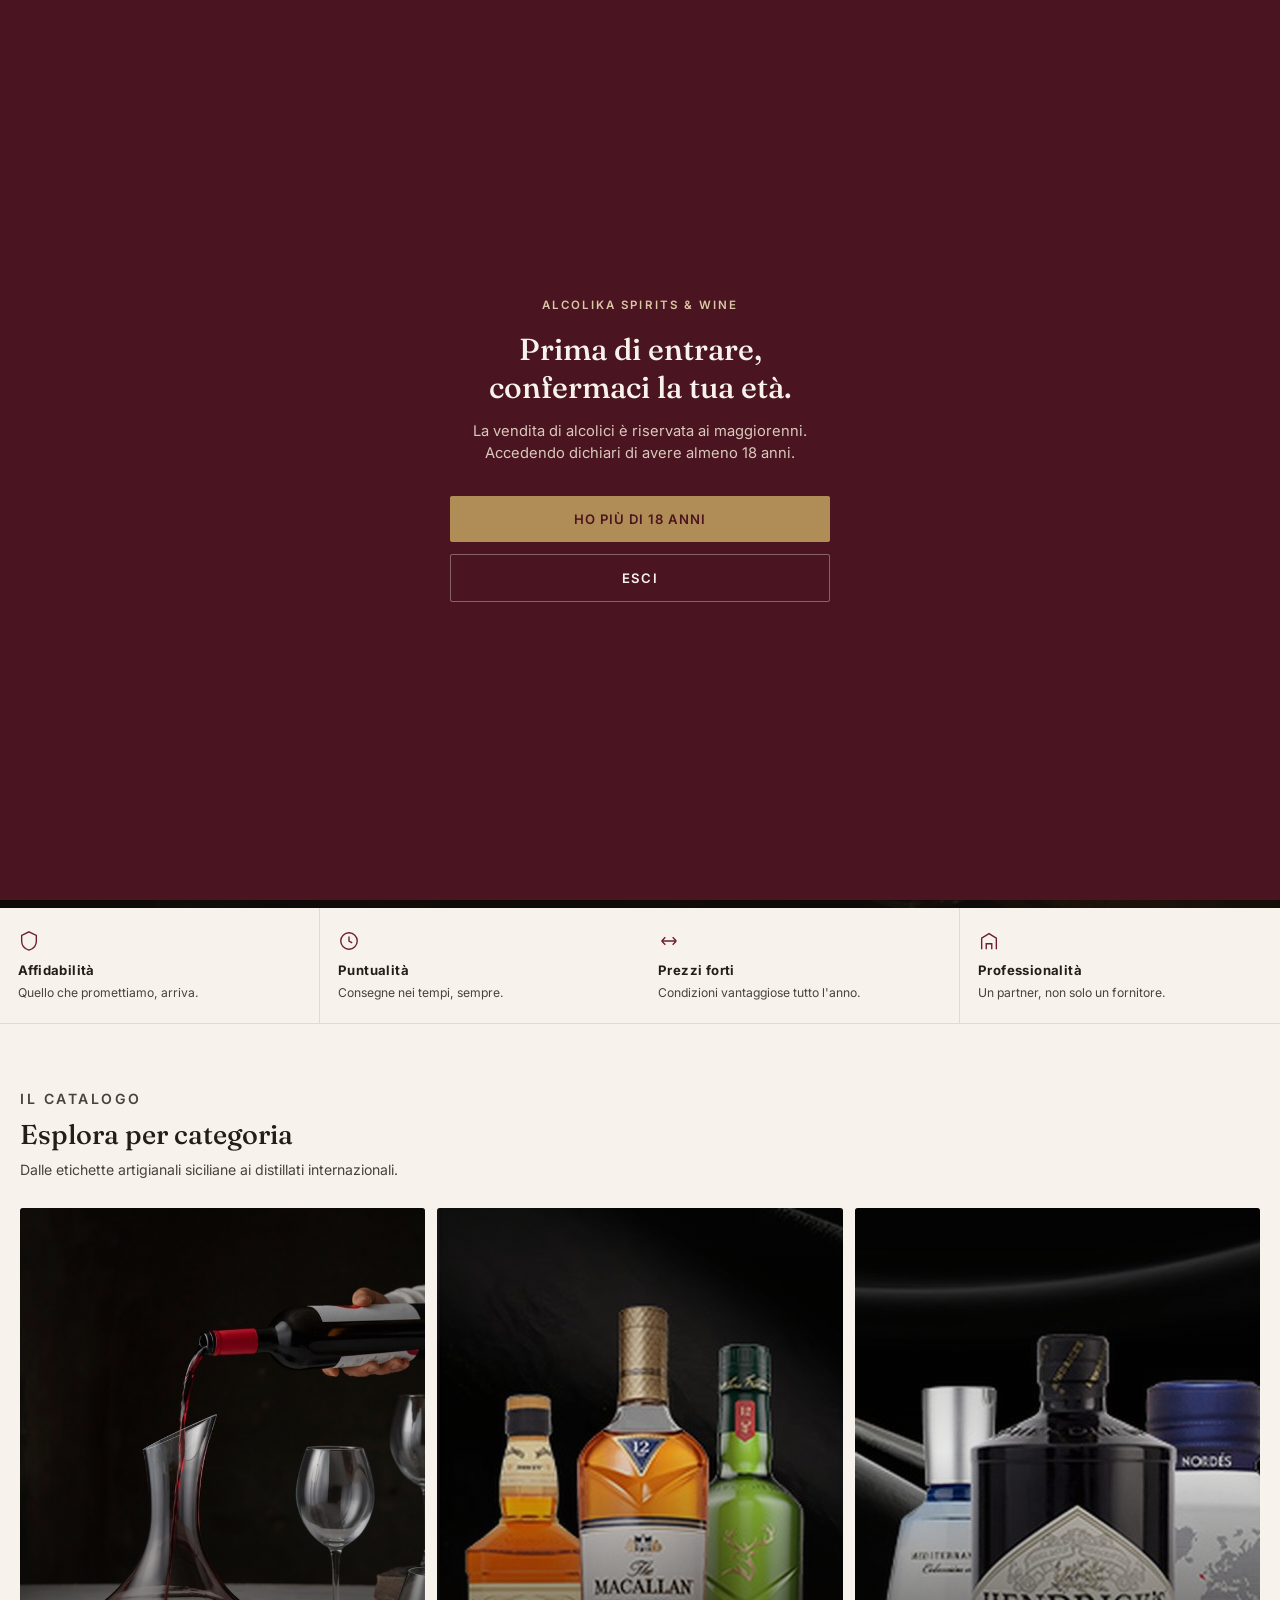
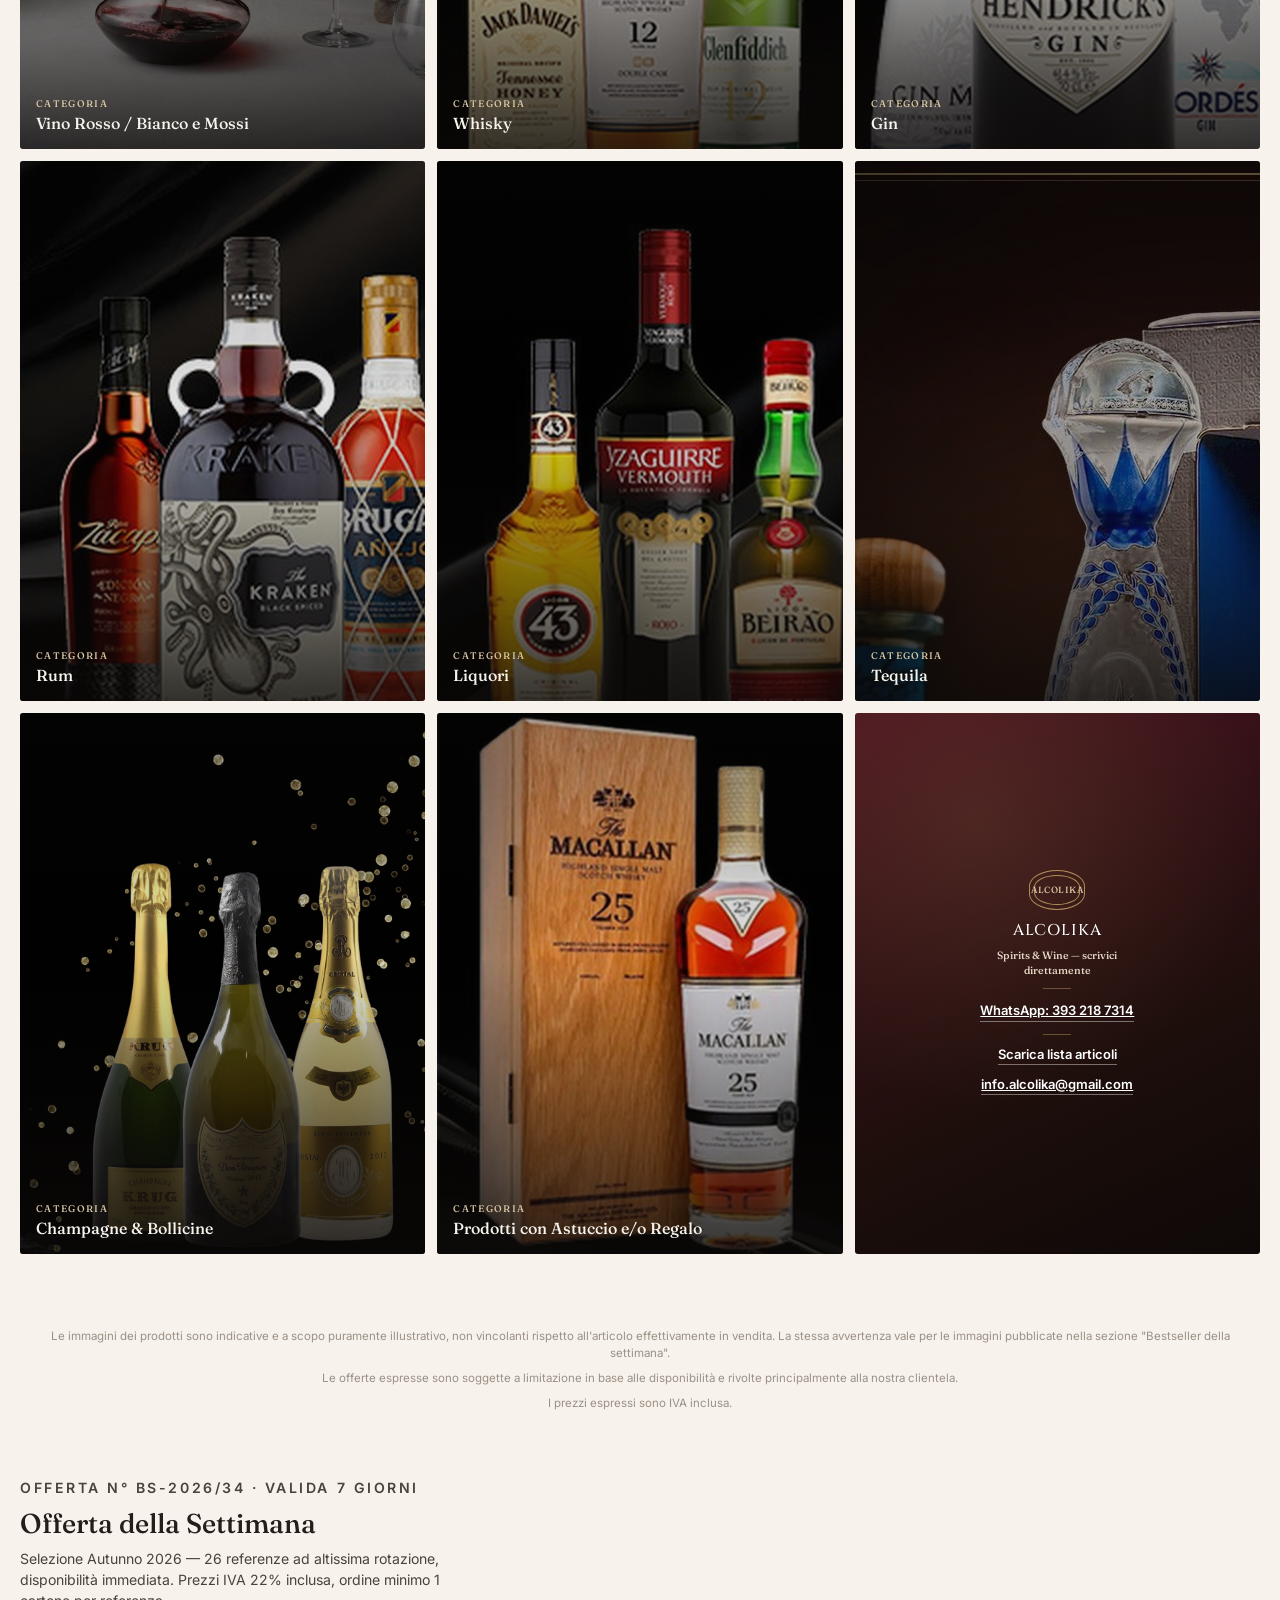
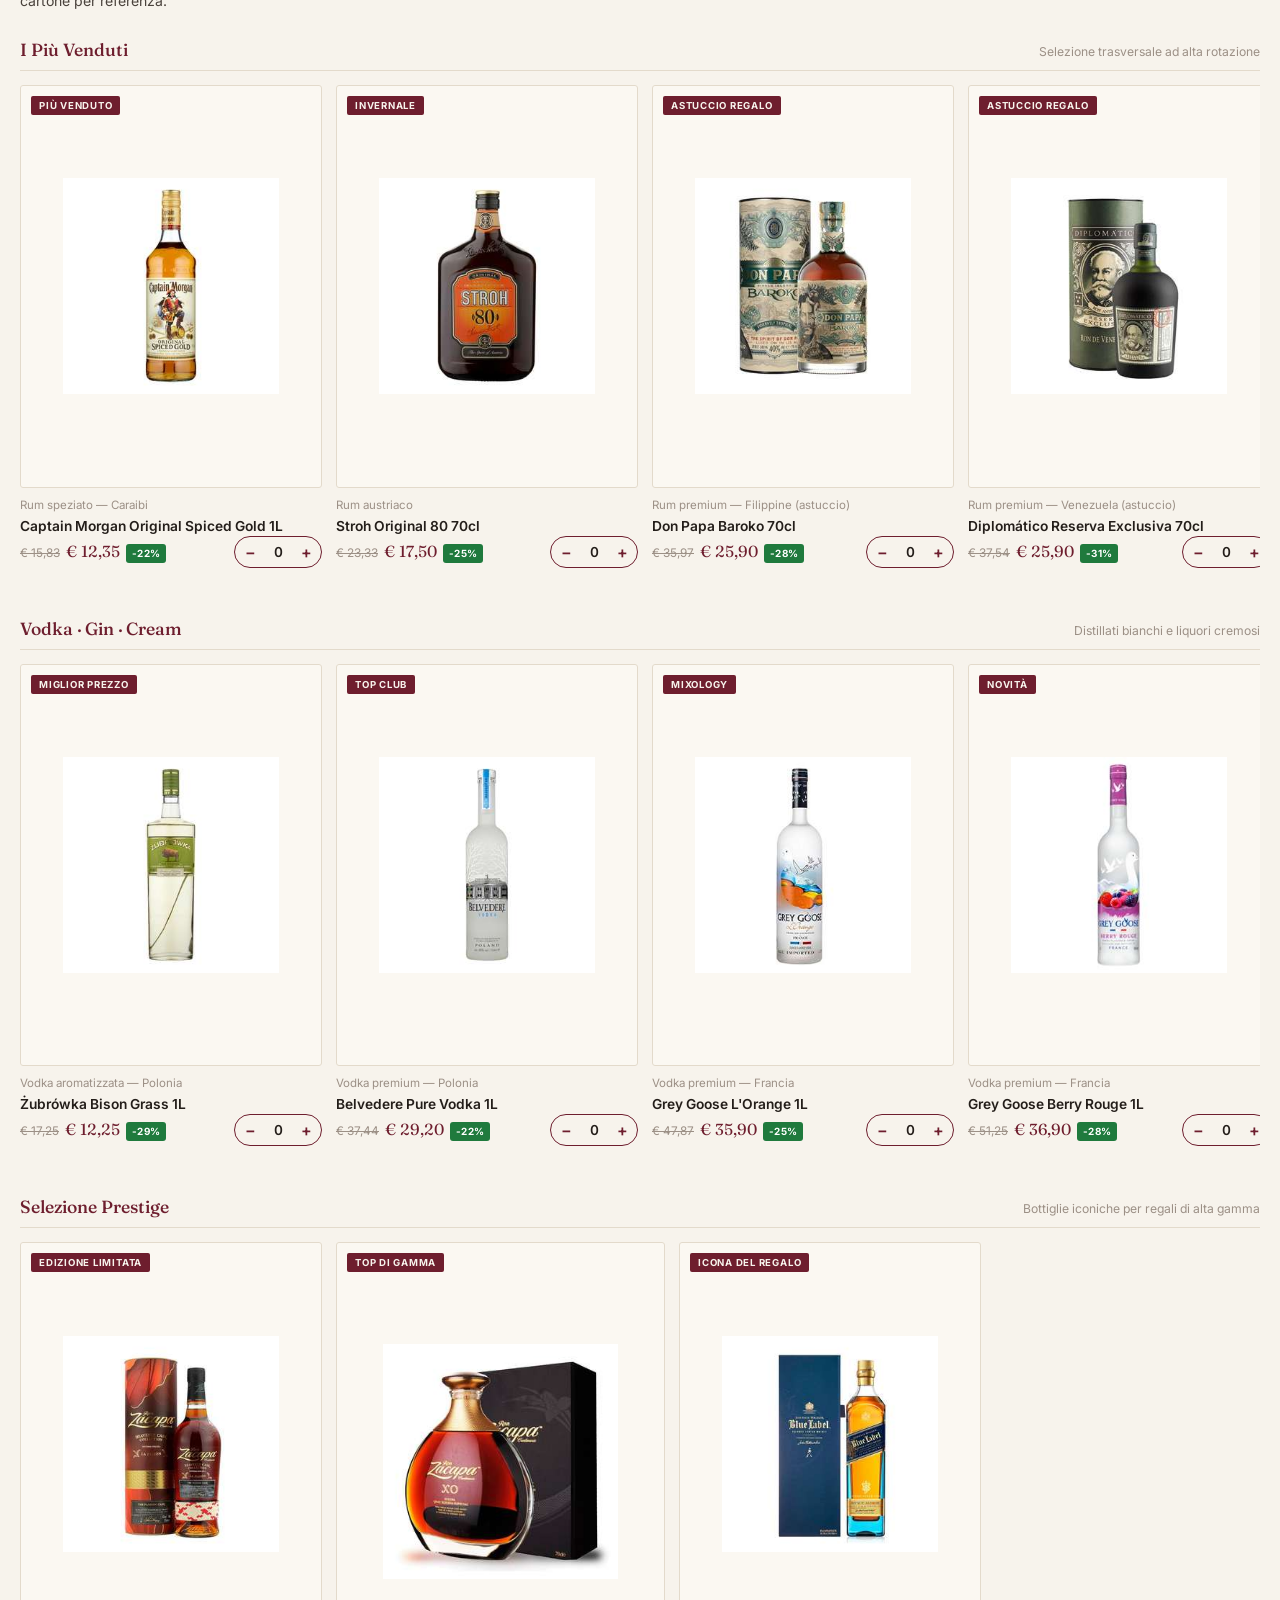
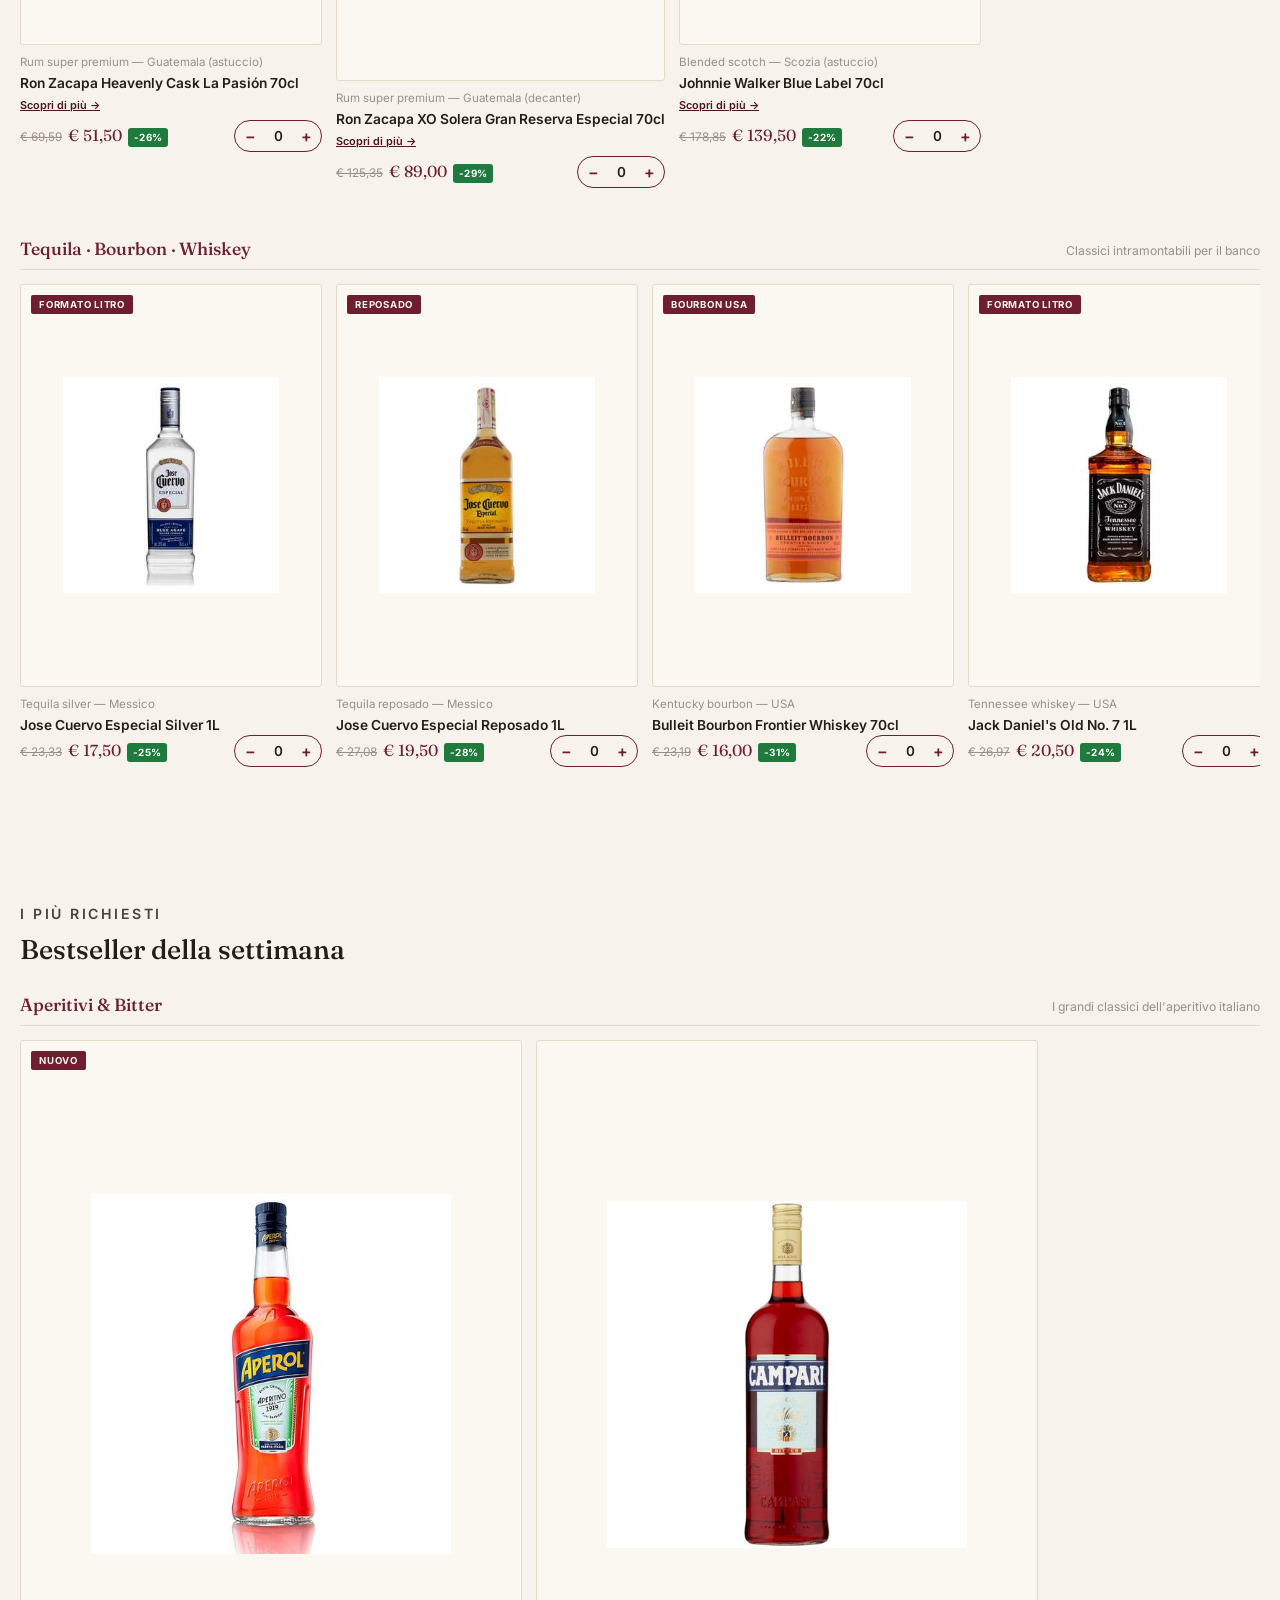
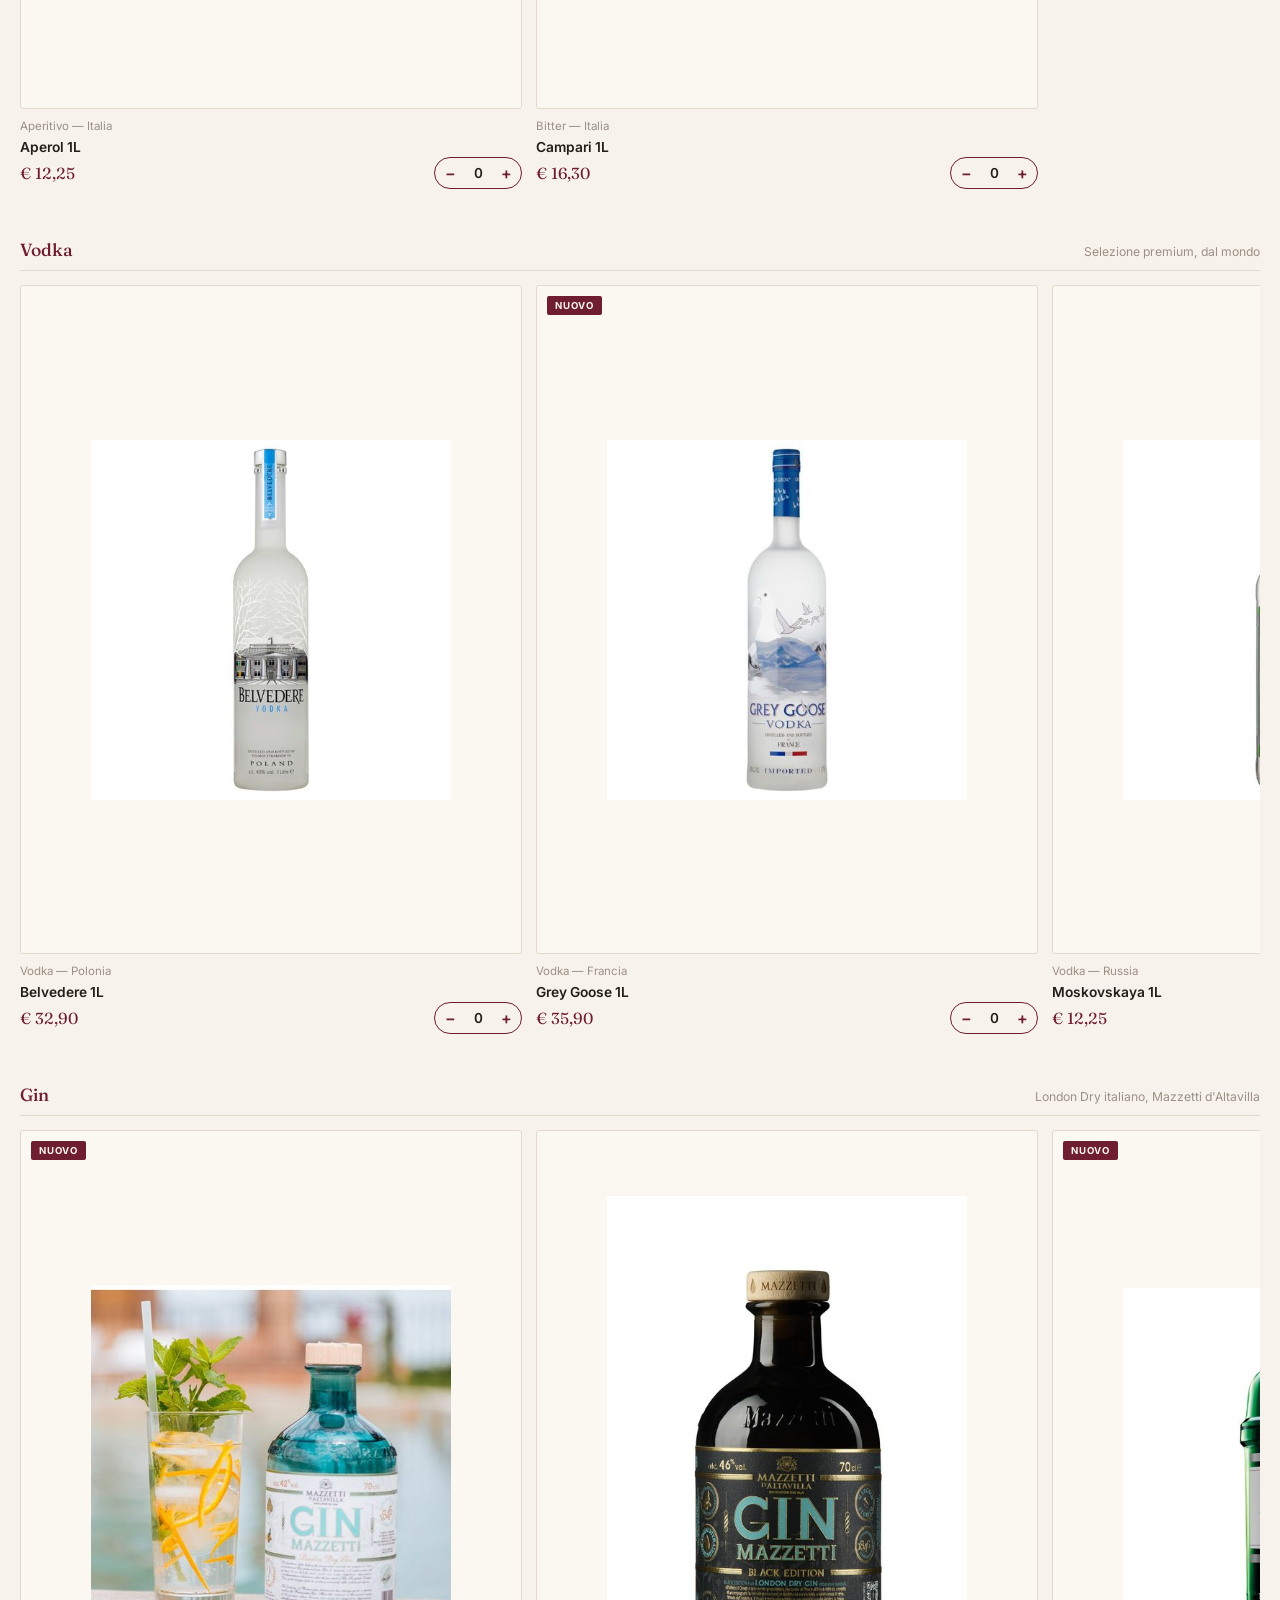
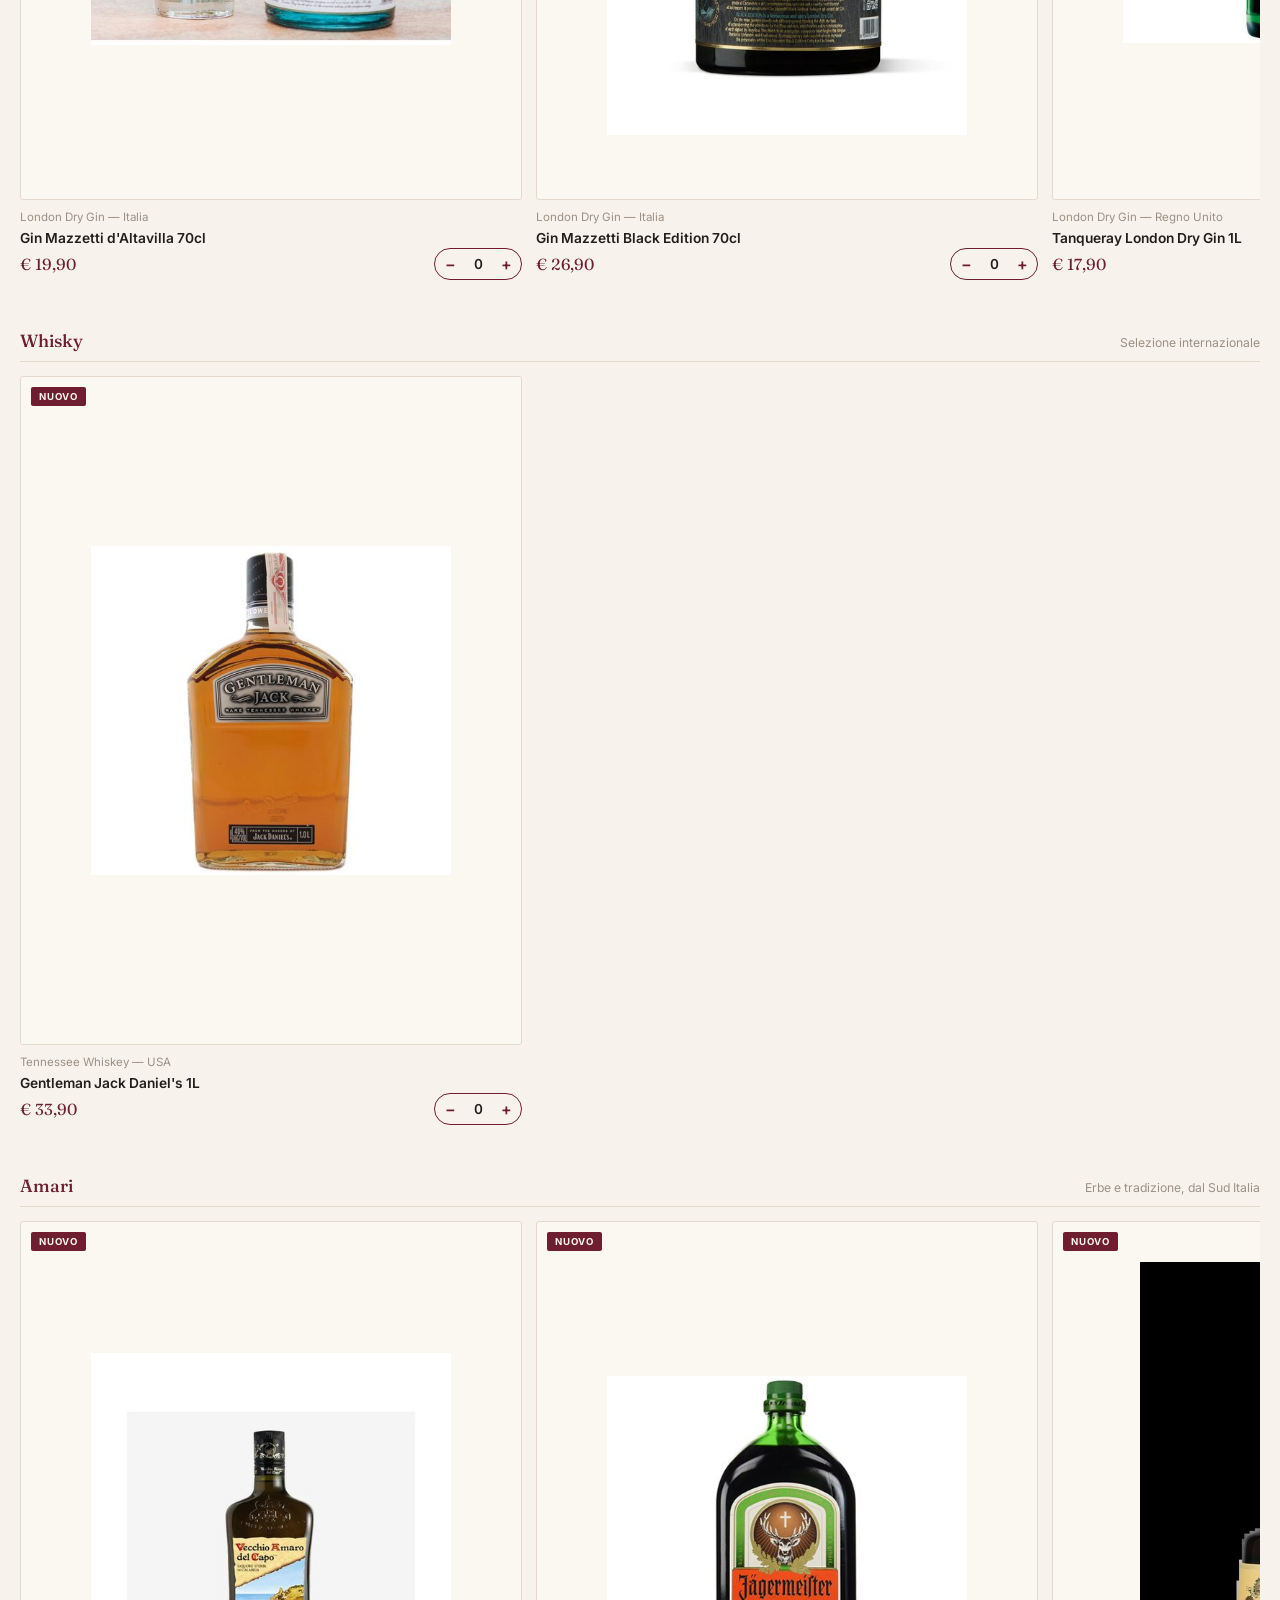
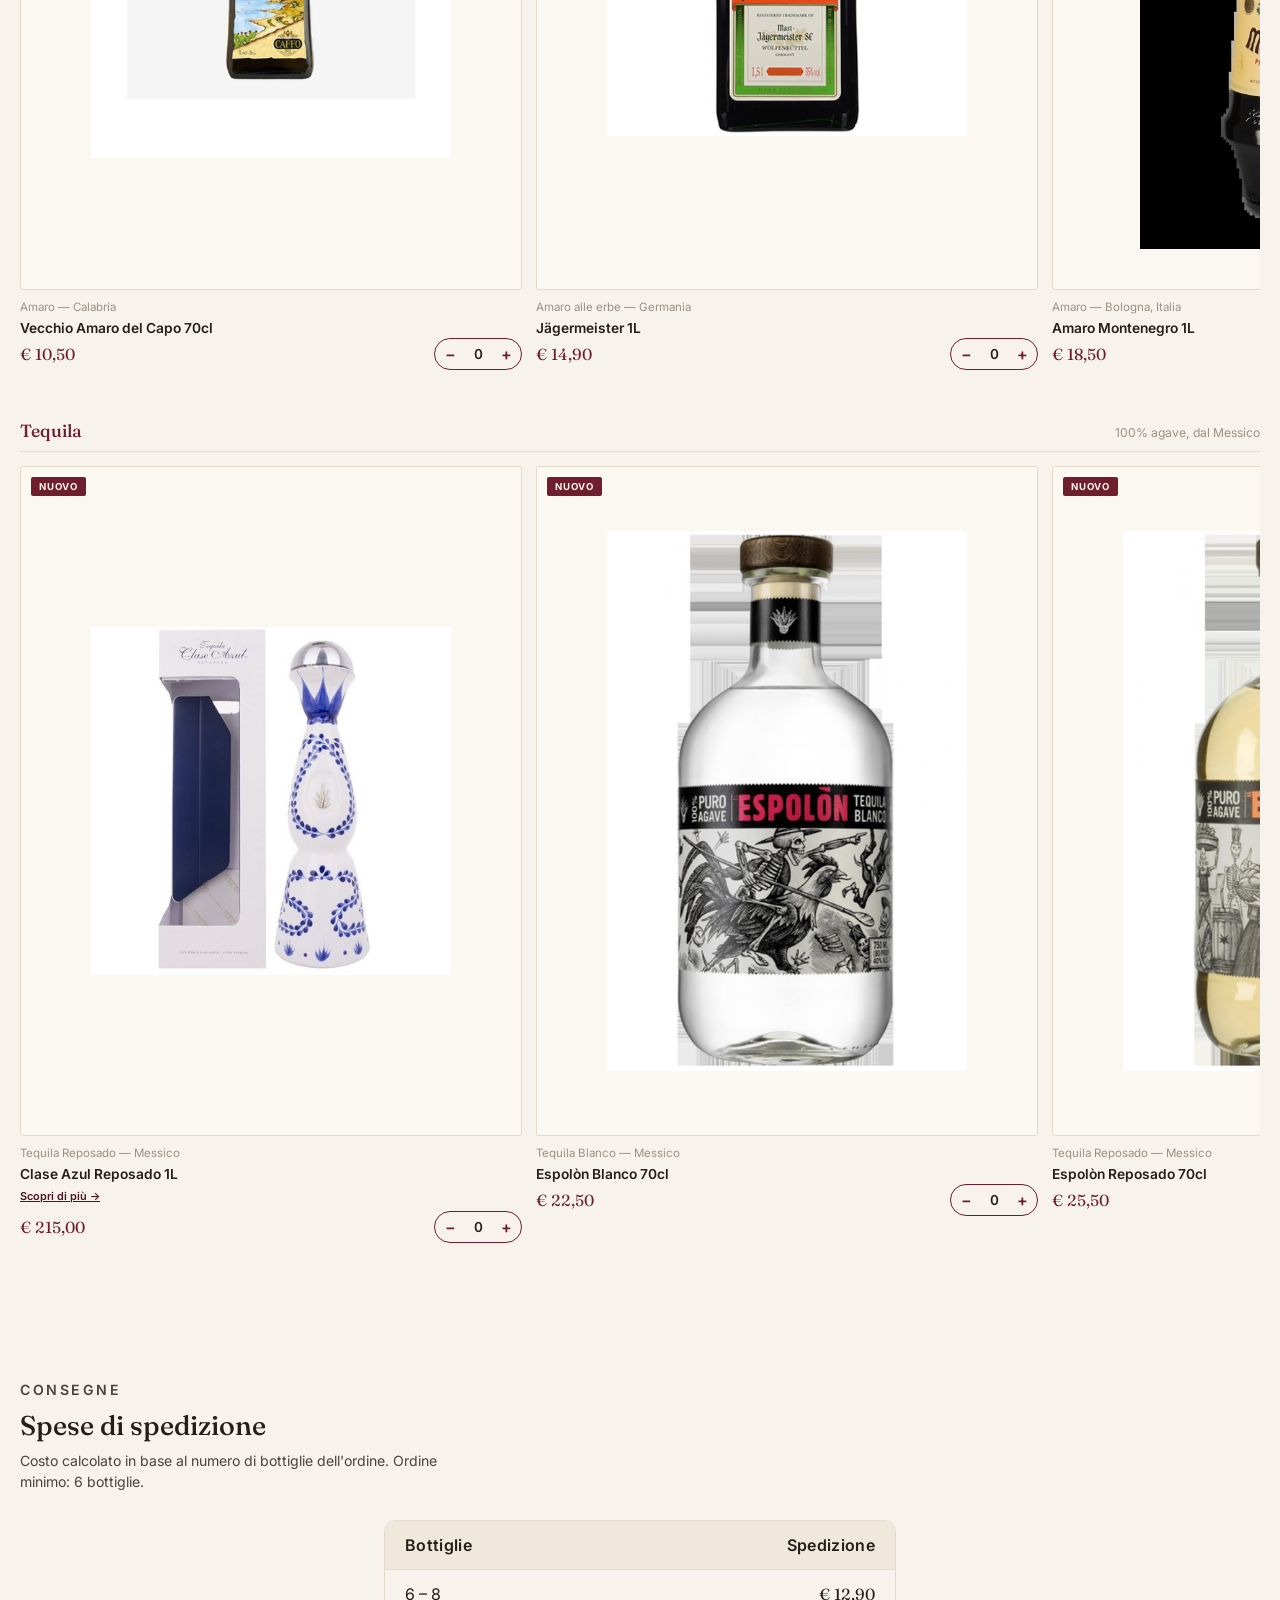
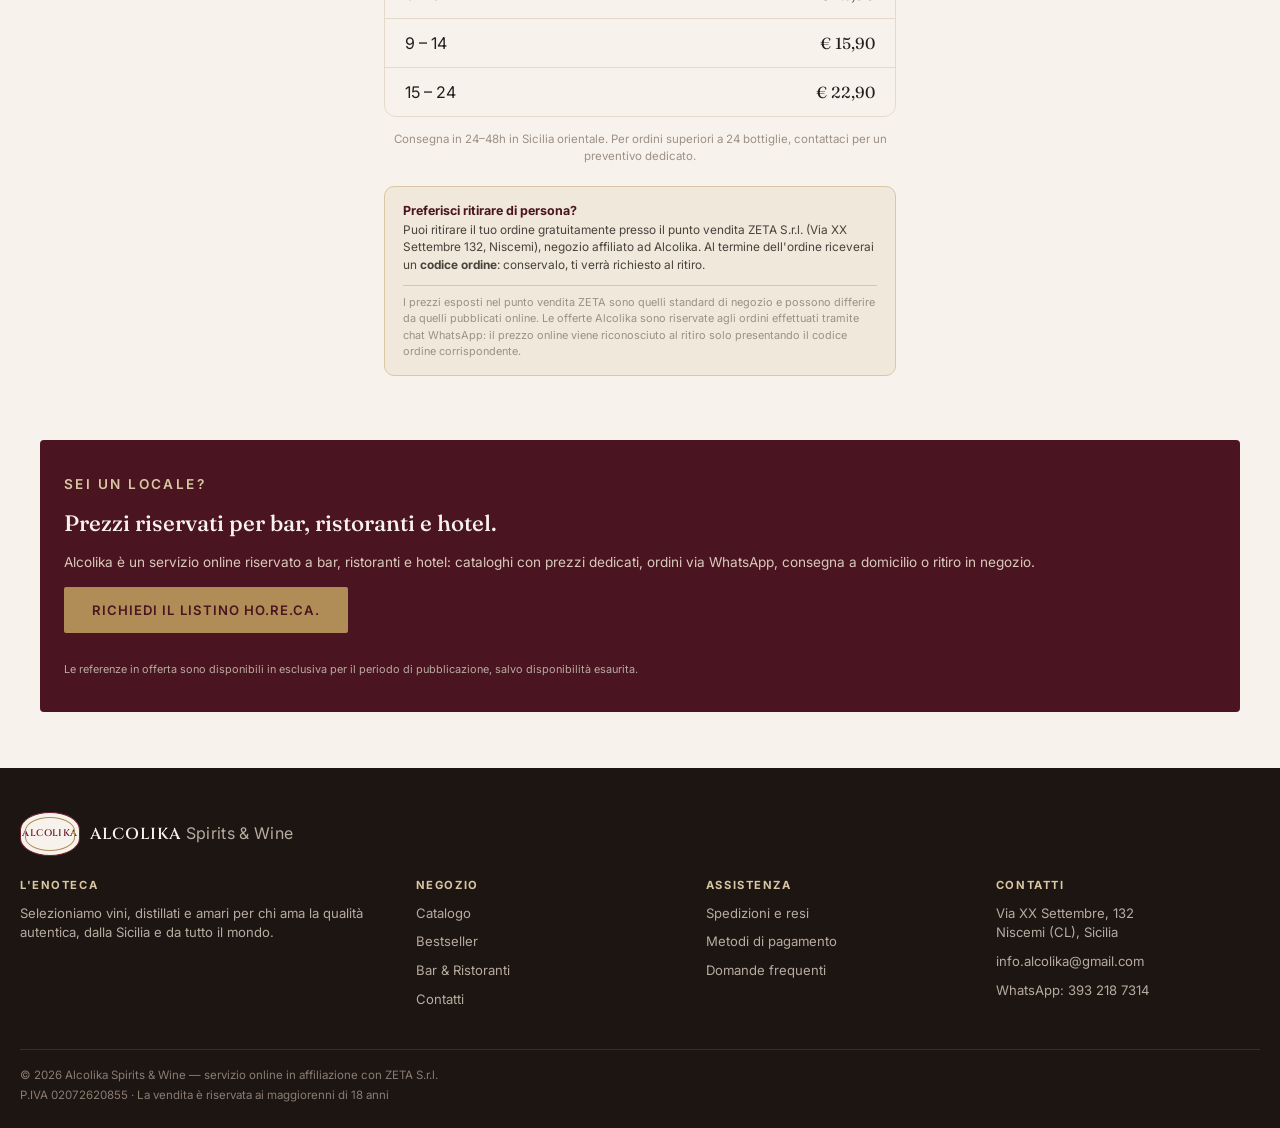
==== index.html @ b549e87c "Rename index (40).html to index.html" ====
<!DOCTYPE html>
<html lang="it">
<head>
<meta charset="UTF-8">
<meta name="google-site-verification" content="QkmjY4ErvuiPqs2DjxMjFHZ_WWNuUew2_XhQO4_sfb0" />
<meta name="viewport" content="width=device-width, initial-scale=1.0">
<title>Alcolika | Spirits Selezionati</title>
<link rel="preconnect" href="https://fonts.googleapis.com">
<link href="https://fonts.googleapis.com/css2?family=Fraunces:ital,opsz,wght@0,9..144,400;0,9..144,500;0,9..144,600;1,9..144,500&family=Cinzel:wght@500;600&family=Inter:wght@400;500;600;700&display=swap" rel="stylesheet">
<style>
  :root{
    --cream:#F7F3EC;
    --cream-2:#EFE8DB;
    --ink:#241E1A;
    --ink-soft:#4A423C;
    --wine:#6E1E2E;
    --wine-dark:#4A1420;
    --gold:#B08D57;
    --gold-soft:#D9C7A3;
    --stone:#9C9086;
    --line:#E3DACB;
  }
  *{box-sizing:border-box;margin:0;padding:0;}
  html{scroll-behavior:smooth;}
  body{
    background:var(--cream);
    color:var(--ink);
    font-family:'Inter',sans-serif;
    -webkit-font-smoothing:antialiased;
    overflow-x:hidden;
  }
  img,svg{display:block;max-width:100%;}
  a{color:inherit;text-decoration:none;}
  button{font-family:inherit;cursor:pointer;border:none;background:none;}
  .serif{font-family:'Fraunces',serif;}
  .eyebrow{
    font-size:.72rem;
    font-weight:600;
    letter-spacing:.18em;
    text-transform:uppercase;
    color:var(--gold);
  }

  /* ---------- Age gate ---------- */
  #ageGate{
    position:fixed;inset:0;z-index:200;
    background:var(--wine-dark);
    display:flex;align-items:center;justify-content:center;
    padding:32px;
  }
  #ageGate.hidden{display:none;}
  .gate-card{
    max-width:380px;width:100%;
    text-align:center;color:var(--cream);
  }
  .gate-card p.eyebrow{color:var(--gold-soft);margin-bottom:18px;}
  .gate-card h2{font-size:1.9rem;font-weight:500;line-height:1.25;margin-bottom:14px;}
  .gate-card p.sub{color:#D9C9BC;font-size:.92rem;margin-bottom:32px;line-height:1.5;}
  .gate-btns{display:flex;flex-direction:column;gap:12px;}
  .btn{
    display:inline-flex;align-items:center;justify-content:center;gap:8px;
    padding:15px 28px;border-radius:2px;
    font-size:.82rem;font-weight:600;letter-spacing:.08em;text-transform:uppercase;
    transition:.2s ease;
  }
  .btn-gold{background:var(--gold);color:var(--wine-dark);}
  .btn-gold:hover{background:var(--gold-soft);}
  .btn-outline{border:1px solid rgba(247,243,236,.35);color:var(--cream);}
  .btn-outline:hover{border-color:var(--cream);}

  /* ---------- Announcement bar ---------- */
  .announce{
    background:var(--wine);
    color:var(--cream);
    font-size:.74rem;
    letter-spacing:.06em;
    padding:9px 20px;
    display:flex;align-items:center;justify-content:space-between;
  }
  .announce .social{display:flex;gap:14px;}
  .announce .social svg{width:14px;height:14px;fill:var(--cream);}
  .announce .msg{font-weight:600;text-transform:uppercase;font-size:.72rem;letter-spacing:.1em;}
  .announce .curr{display:flex;align-items:center;gap:4px;font-size:.72rem;color:var(--gold-soft);}

  /* ---------- Header ---------- */
  header.site{
    background:var(--cream);
    border-bottom:1px solid var(--line);
    padding:18px 20px;
    display:flex;align-items:center;justify-content:space-between;
    position:sticky;top:0;z-index:100;
  }
  .icon-btn{width:22px;height:22px;stroke:var(--ink);fill:none;stroke-width:1.6;}
  .header-side{display:flex;align-items:center;gap:20px;}
  .cart-wrap{position:relative;}
  .cart-badge{
    position:absolute;top:-7px;right:-9px;
    background:var(--wine);color:var(--cream);
    font-size:.62rem;font-weight:700;
    width:16px;height:16px;border-radius:50%;
    display:flex;align-items:center;justify-content:center;
  }

  /* oval seal / emblem — signature element */
  .crest{display:flex;flex-direction:column;align-items:center;gap:8px;}
  .seal{
    width:78px;height:56px;border-radius:50%/40%;
    background:var(--cream);
    border:1.5px solid var(--wine);
    display:flex;align-items:center;justify-content:center;
    position:relative;
  }
  .seal::before{
    content:"";position:absolute;inset:4px;
    border:1px solid var(--gold);border-radius:50%/40%;
  }
  .seal span{
    font-family:'Cinzel',serif;color:var(--wine);
    font-size:.68rem;font-weight:600;letter-spacing:.05em;
  }
  .wordmark{font-family:'Cinzel',serif;font-size:1.1rem;font-weight:600;letter-spacing:.04em;}
  .wordmark small{
    display:block;text-align:center;
    font-family:'Inter',sans-serif;
    font-size:.56rem;letter-spacing:.32em;
    color:var(--stone);text-transform:uppercase;margin-top:2px;
  }

  /* ---------- Hero ---------- */
  .hero{
    position:relative;
    min-height:82vh;
    display:flex;align-items:flex-end;
    background:
      linear-gradient(180deg, rgba(20,14,11,.15) 0%, rgba(15,10,8,.92) 96%),
      url('img-047.jpg') center 28% / cover no-repeat;
    overflow:hidden;
  }
  .hero-stamp{
    position:absolute;top:26px;right:26px;
    width:70px;height:52px;
  }
  .hero-stamp .seal{
    background:rgba(15,10,8,.35);
    border-color:var(--gold-soft);
    backdrop-filter:blur(2px);
  }
  .hero-stamp .seal::before{border-color:rgba(217,199,163,.6);}
  .hero-stamp .seal span{color:var(--gold-soft);}
  .hero-content{
    position:relative;z-index:2;
    padding:0 24px 46px;
    color:var(--cream);
    max-width:520px;
  }
  .hero-content .eyebrow{color:var(--gold-soft);margin-bottom:14px;}
  .hero-content h1{
    font-size:2.5rem;font-weight:500;line-height:1.14;
    margin-bottom:16px;
  }
  .hero-content h1 em{color:var(--gold-soft);font-style:italic;}
  .hero-content p{
    font-size:.95rem;color:#DCCFC4;line-height:1.6;margin-bottom:28px;max-width:400px;
  }

  /* ---------- Value strip ---------- */
  .values{
    display:grid;grid-template-columns:repeat(2,1fr);
    border-bottom:1px solid var(--line);
  }
  .value-item{
    padding:22px 18px;border-right:1px solid var(--line);border-bottom:1px solid var(--line);
    display:flex;flex-direction:column;gap:6px;
  }
  .value-item:nth-child(2n){border-right:none;}
  .value-item .icon{width:22px;height:22px;stroke:var(--wine);fill:none;stroke-width:1.5;margin-bottom:4px;}
  .value-item h4{font-size:.82rem;font-weight:700;letter-spacing:.03em;}
  .value-item p{font-size:.76rem;color:var(--ink-soft);line-height:1.4;}

  /* ---------- Section shell ---------- */
  section{padding:56px 20px;}
  .section-head{margin-bottom:28px;}
  .section-head .eyebrow{margin-bottom:8px;}
  .section-head h2{font-size:1.7rem;font-weight:500;}
  .section-head p{color:var(--ink-soft);font-size:.88rem;margin-top:8px;max-width:420px;line-height:1.5;}

  /* ---------- Categories ---------- */
  .cat-grid{
    display:grid;grid-template-columns:1fr 1fr;gap:12px;
  }
  .cat-card{
    aspect-ratio:3/4;border-radius:3px;overflow:hidden;position:relative;
    display:flex;align-items:flex-end;padding:16px;
    background:linear-gradient(160deg,#EFE4D2,#E3D3B8);
  }
  .cat-card.has-photo{
    background-size:cover;background-position:center;
  }
  .cat-card.has-photo::before{
    content:"";position:absolute;inset:0;
    background:linear-gradient(0deg, rgba(10,8,7,.82) 0%, rgba(10,8,7,.1) 55%, rgba(10,8,7,.35) 100%);
  }
  .cat-card.has-photo span{color:var(--cream);position:relative;z-index:2;}
  .cat-card.has-photo .eyebrow-mini{
    position:relative;z-index:2;display:block;
    font-size:.6rem;letter-spacing:.14em;text-transform:uppercase;
    color:var(--gold-soft);margin-bottom:4px;
  }

  /* ---- Brand contact card ---- */
  .cat-card.brand-card{
    background:
      radial-gradient(circle at 30% 20%, rgba(196,160,90,.14), transparent 55%),
      linear-gradient(155deg, var(--wine-dark) 0%, #1C0E0B 65%, #0E0908 100%);
    display:flex;flex-direction:column;align-items:center;justify-content:center;
    text-align:center;gap:8px;padding:16px 10px;
    overflow:visible;
  }
  .brand-card .seal{
    width:56px;height:40px;margin-bottom:2px;
    background:transparent;border-color:var(--gold);
  }
  .brand-card .seal span{font-size:.56rem;color:var(--gold-soft);}
  .brand-card .brand-word{
    font-family:'Cinzel',serif;font-size:.98rem;letter-spacing:.06em;
    color:var(--cream);
  }
  .brand-card .brand-tag{
    font-size:.66rem;color:#C9B9AC;line-height:1.4;max-width:150px;
  }
  .brand-card .divider{
    width:28px;height:1px;background:var(--gold);opacity:.5;margin:2px 0;
  }
  .brand-card .contact-line{
    display:flex;align-items:center;gap:5px;
    font-size:.66rem;color:#FFFFFF;
    max-width:150px;
  }
  .brand-card .contact-line span{
    white-space:normal;word-break:break-word;overflow-wrap:anywhere;
    text-align:left;line-height:1.25;
  }
  .brand-card .contact-line svg{width:12px;height:12px;stroke:#FFFFFF;fill:none;stroke-width:1.8;flex-shrink:0;}
  .brand-card a{color:#FFFFFF;text-decoration:none;border-bottom:1px solid rgba(255,255,255,.4);padding-bottom:1px;}
  .brand-card a:hover{border-color:#FFFFFF;}

  .cat-card:nth-child(2){background:linear-gradient(160deg,#EDE2E2,#D9C3C3);}
  .cat-card:nth-child(3){background:linear-gradient(160deg,#E4E6DC,#CBD1BC);}
  .cat-card:nth-child(4){background:linear-gradient(160deg,#E9DCC9,#D8C09C);}
  .cat-card:nth-child(5){background:linear-gradient(160deg,#E2DEDC,#C7BEB8);}
  .cat-card:nth-child(6){background:linear-gradient(160deg,#EAD9D2,#D6B7A8);}
  .cat-card .bottle{
    position:absolute;left:50%;top:14%;transform:translateX(-50%);
    width:34%;opacity:.5;
  }
  .cat-card span{
    position:relative;z-index:2;
    font-family:'Fraunces',serif;font-size:1rem;font-weight:500;
    color:var(--ink);
  }

  /* ---------- Bestseller scroll ---------- */
  .scroll-row{
    display:flex;gap:14px;overflow-x:auto;padding-bottom:10px;
    scrollbar-width:none;
  }
  .scroll-row::-webkit-scrollbar{display:none;}
  .subcat-block{margin-bottom:34px;}
  .subcat-block:last-child{margin-bottom:0;}
  .subcat-head{
    display:flex;align-items:baseline;justify-content:space-between;
    gap:10px;margin-bottom:14px;border-bottom:1px solid var(--line);padding-bottom:10px;
  }
  .subcat-head h3{
    font-family:'Fraunces',serif;font-size:1.1rem;font-weight:500;color:var(--wine);
    white-space:nowrap;
  }
  .subcat-head span{font-size:.76rem;color:var(--stone);text-align:right;}
  .product-card{
    min-width:168px;flex:0 0 auto;
  }
  .product-thumb{
    aspect-ratio:3/4;border-radius:3px;
    background:#FBF8F2;
    display:flex;align-items:center;justify-content:center;
    position:relative;margin-bottom:10px;
    overflow:hidden;border:1px solid var(--line);
  }
  .product-thumb img{width:72%;height:88%;object-fit:contain;}
  .tag-new{
    position:absolute;top:10px;left:10px;
    background:var(--wine);color:var(--cream);
    font-size:.6rem;letter-spacing:.08em;text-transform:uppercase;
    padding:4px 8px;border-radius:2px;font-weight:700;
  }
  .product-card h5{font-size:.86rem;font-weight:600;margin-bottom:2px;}
  .product-card .cat{font-size:.72rem;color:var(--stone);margin-bottom:6px;}
  .product-card .price-row{display:flex;align-items:center;justify-content:space-between;}
  .product-card .price{font-family:'Fraunces',serif;font-size:1rem;color:var(--wine);}
  .price-block{display:flex;align-items:baseline;gap:6px;flex-wrap:wrap;}
  .price-old{font-size:.74rem;color:var(--stone);text-decoration:line-through;order:1;}
  .price-block .price{order:2;}
  .badge-discount{
    order:3;background:#1f7a3d;color:#fff;font-size:.62rem;font-weight:700;
    letter-spacing:.03em;padding:2px 6px;border-radius:3px;line-height:1.5;
  }
  .add-btn{
    width:30px;height:30px;border-radius:50%;border:1px solid var(--wine);
    color:var(--wine);font-size:1.1rem;display:flex;align-items:center;justify-content:center;
    transition:.2s;
  }
  .add-btn:hover{background:var(--wine);color:var(--cream);}

  /* ---------- Quantity stepper ---------- */
  .qty-stepper{
    display:flex;align-items:center;gap:8px;
    border:1px solid var(--wine);border-radius:20px;padding:3px;
  }
  .qty-btn{
    width:24px;height:24px;border-radius:50%;
    display:flex;align-items:center;justify-content:center;
    color:var(--wine);font-size:1rem;font-weight:600;line-height:1;
    transition:.15s;flex-shrink:0;
  }
  .qty-btn:hover{background:var(--wine);color:var(--cream);}
  .qty-btn:active{transform:scale(.92);}
  .qty-value{
    min-width:16px;text-align:center;font-size:.86rem;font-weight:600;color:var(--ink);
    font-variant-numeric:tabular-nums;
  }
  .qty-stepper.has-qty{background:var(--cream-2);}
  .item-subtotal{
    font-size:.72rem;color:var(--wine);font-weight:600;
    margin-top:6px;text-align:right;
    max-height:0;opacity:0;overflow:hidden;
    transition:max-height .2s ease,opacity .2s ease,margin-top .2s ease;
  }
  .item-subtotal.show{max-height:20px;opacity:1;}

  /* ---------- Order summary bar ---------- */
  .order-bar{
    position:fixed;left:0;right:0;bottom:0;z-index:160;
    background:var(--wine-dark);color:var(--cream);
    padding:14px 20px;
    display:none;align-items:center;justify-content:space-between;gap:16px;
    box-shadow:0 -4px 18px rgba(0,0,0,.25);
  }
  .order-bar.show{display:flex;}
  .order-bar .order-info{display:flex;flex-direction:column;gap:2px;}
  .order-bar .order-count{font-size:.72rem;color:var(--gold-soft);letter-spacing:.04em;text-transform:uppercase;}
  .order-bar .order-total{font-family:'Fraunces',serif;font-size:1.15rem;}
  .order-bar .order-send{
    background:#25D366;color:#fff;padding:11px 18px;border-radius:24px;
    font-size:.82rem;font-weight:700;letter-spacing:.02em;white-space:nowrap;
    display:flex;align-items:center;gap:7px;flex-shrink:0;
  }
  .order-bar .order-send svg{width:16px;height:16px;fill:#fff;flex-shrink:0;}
  .order-bar .order-send:hover{opacity:.92;}
  .order-bar .order-send.disabled{background:var(--stone);pointer-events:none;opacity:.7;}
  .order-bar .min-order-note{font-size:.68rem;color:#E3B8B8;margin-top:2px;}
  .order-bar .order-code{font-size:.7rem;color:var(--gold-soft);letter-spacing:.03em;margin-top:2px;font-weight:600;}
  .order-bar .order-actions{display:flex;align-items:center;gap:10px;flex-shrink:0;}
  .qr-btn{
    display:none;
    background:var(--wine-dark);border:1.5px solid var(--gold);color:var(--gold-soft);
    height:40px;padding:0 14px;border-radius:20px;flex-shrink:0;
    align-items:center;justify-content:center;gap:7px;
    font-size:.74rem;font-weight:600;letter-spacing:.03em;
    animation:qrPulse 2.4s ease-in-out infinite;
  }
  .qr-btn svg{width:18px;height:18px;fill:var(--gold-soft);flex-shrink:0;}
  .qr-btn.disabled{opacity:.4;pointer-events:none;animation:none;}
  .qr-btn:hover{border-color:var(--gold-soft);background:var(--wine);color:var(--cream);}
  .qr-btn:hover svg{fill:var(--cream);}
  @keyframes qrPulse{
    0%,100%{box-shadow:0 0 0 0 rgba(176,141,87,.45);}
    50%{box-shadow:0 0 0 6px rgba(176,141,87,0);}
  }

  .qr-modal-overlay{
    position:fixed;inset:0;z-index:300;background:rgba(36,30,26,.72);
    display:none;align-items:center;justify-content:center;padding:24px;
  }
  .qr-modal-overlay.show{display:flex;}
  .qr-modal{
    background:var(--cream);border-radius:12px;padding:28px 24px;
    max-width:320px;width:100%;text-align:center;position:relative;
  }
  .qr-modal-close{
    position:absolute;top:10px;right:12px;background:none;border:none;
    font-size:1.3rem;line-height:1;color:var(--ink-soft);cursor:pointer;
  }
  .qr-modal h4{margin:0 0 6px;}
  .qr-modal p{font-size:.8rem;color:var(--ink-soft);margin:0 0 16px;}
  #qrCodeBox{display:inline-block;padding:12px;background:#fff;border-radius:8px;}
  .order-preview-modal{max-width:440px;text-align:left;max-height:85vh;display:flex;flex-direction:column;}
  .order-preview-modal h4{text-align:center;margin:0 0 4px;}
  .order-preview-code{text-align:center;font-size:.72rem;color:var(--stone);margin:0 0 14px;}
  .order-preview-list{overflow-y:auto;max-height:44vh;border-top:1px solid var(--line);border-bottom:1px solid var(--line);margin:0 0 14px;padding:6px 0;}
  .order-preview-item{display:flex;justify-content:space-between;gap:10px;padding:8px 2px;font-size:.82rem;border-bottom:1px dashed var(--line);}
  .order-preview-item:last-child{border-bottom:none;}
  .order-preview-item .opi-name{color:var(--ink);font-weight:600;flex:1;}
  .order-preview-item .opi-qty{color:var(--stone);white-space:nowrap;}
  .order-preview-item .opi-sub{color:var(--wine-dark);font-weight:700;white-space:nowrap;}
  .order-preview-totalrow{display:flex;justify-content:space-between;align-items:baseline;margin:0 0 18px;padding:0 2px;}
  .order-preview-totalrow .opt-label{font-size:.8rem;color:var(--ink-soft);}
  .order-preview-totalrow .opt-value{font-family:'Fraunces',serif;font-size:1.25rem;color:var(--wine-dark);}
  .order-preview-subtotalrow{display:flex;justify-content:space-between;padding:4px 2px;font-size:.78rem;color:var(--ink-soft);}
  .order-preview-subtotalrow span:last-child{color:var(--ink);font-weight:600;}
  .order-preview-delivery{margin:4px 0 12px;padding:12px 14px;background:var(--cream-2);border-radius:10px;border:1px solid var(--line);}
  .opd-label{font-size:.74rem;font-weight:700;color:var(--wine-dark);margin:0 0 8px;}
  .opd-option{display:flex;align-items:flex-start;gap:8px;font-size:.78rem;color:var(--ink);padding:5px 0;cursor:pointer;}
  .opd-option input{margin-top:3px;accent-color:var(--wine-dark);flex-shrink:0;}
  .opd-note{font-size:.68rem;color:var(--stone);margin:6px 0 0;line-height:1.4;}
  .order-preview-actions{display:flex;flex-direction:column;gap:10px;}
  .product-detail-link{display:inline-block;font-size:.68rem;color:var(--wine-dark);text-decoration:underline;font-weight:600;margin:2px 0 8px;cursor:pointer;background:none;border:none;padding:0;text-align:left;}
  .product-detail-link:hover{color:var(--wine);}
  .product-detail-modal{max-width:400px;text-align:left;}
  .product-detail-modal img{width:100%;max-width:220px;display:block;margin:0 auto 16px;border-radius:6px;border:1px solid var(--line);}
  .product-detail-modal h4{text-align:center;margin:0 0 4px;}
  .product-detail-modal .pdm-cat{text-align:center;font-size:.72rem;color:var(--stone);margin:0 0 14px;}
  .product-detail-modal .pdm-text{font-size:.82rem;line-height:1.6;color:var(--ink-soft);margin:0 0 16px;}
  .product-detail-modal .pdm-price{text-align:center;font-family:'Fraunces',serif;font-size:1.2rem;color:var(--wine-dark);margin:0;}
  .order-preview-btn{border:none;border-radius:8px;padding:13px 16px;font-size:.85rem;font-weight:700;cursor:pointer;text-align:center;text-decoration:none;display:block;}
  .order-preview-btn.confirm{background:var(--wine-dark);color:#fff;}
  .order-preview-btn.confirm:hover{opacity:.92;}
  .order-preview-btn.edit{background:none;color:var(--ink-soft);text-decoration:underline;padding:4px;font-weight:600;}
  .order-bar .order-clear{
    font-size:.68rem;color:#D9C7A3;text-decoration:underline;
    background:none;border:none;flex-shrink:0;white-space:nowrap;
  }
  .order-bar .order-clear:hover{color:var(--cream);}
  body.has-order-bar{padding-bottom:76px;}

  /* ---------- HoReCa banner ---------- */
  .horeca{
    margin:0 20px;padding:34px 24px;border-radius:4px;
    background:var(--wine-dark);color:var(--cream);
    display:flex;flex-direction:column;gap:14px;
  }
  .horeca .eyebrow{color:var(--gold-soft);}
  .horeca h3{font-family:'Fraunces',serif;font-size:1.4rem;font-weight:500;line-height:1.3;}
  .horeca p{font-size:.85rem;color:#D9C9BC;line-height:1.55;}

  /* ---------- Newsletter ---------- */
  .newsletter{
    background:var(--wine);color:var(--cream);text-align:center;
    padding:52px 24px;
  }
  .newsletter .eyebrow{color:var(--gold-soft);}
  .newsletter h3{font-family:'Fraunces',serif;font-size:1.6rem;font-weight:500;margin:10px 0 10px;}
  .newsletter p{font-size:.85rem;color:#E4D3C8;margin-bottom:22px;}
  .nl-form{display:flex;max-width:380px;margin:0 auto;border-bottom:1px solid rgba(247,243,236,.4);padding-bottom:10px;}
  .nl-form input{
    flex:1;background:none;border:none;color:var(--cream);font-size:.9rem;
    font-family:'Inter',sans-serif;
  }
  .nl-form input::placeholder{color:#D9C7BC;}
  .nl-form button{color:var(--gold-soft);font-weight:700;font-size:.78rem;letter-spacing:.08em;text-transform:uppercase;}

  /* ---------- Footer ---------- */
  footer{background:#1C1512;color:#C9BDB2;padding:44px 20px 26px;}
  .footer-crest{display:flex;align-items:center;gap:10px;margin-bottom:22px;}
  .footer-crest .seal{width:36px;height:36px;}
  .footer-crest .seal span{font-size:.9rem;}
  .footer-word{font-family:'Fraunces',serif;color:var(--cream);font-size:1rem;}
  .footer-cols{display:grid;grid-template-columns:1fr;gap:26px;margin-bottom:30px;}
  .footer-col h6{
    font-size:.7rem;letter-spacing:.14em;text-transform:uppercase;
    color:var(--gold-soft);margin-bottom:12px;
  }
  .footer-col a,.footer-col p{
    display:block;font-size:.82rem;color:#B8ABA0;margin-bottom:9px;line-height:1.5;
  }
  .footer-bottom{
    border-top:1px solid #3A2C25;padding-top:18px;
    font-size:.72rem;color:#8B7C72;display:flex;flex-direction:column;gap:6px;
  }

  .wa-float{
    position:fixed;bottom:22px;right:22px;z-index:150;
    width:56px;height:56px;border-radius:50%;
    background:#25D366;
    display:flex;align-items:center;justify-content:center;
    box-shadow:0 6px 18px rgba(0,0,0,.28);
    transition:transform .2s ease;
  }
  .wa-float:hover{transform:scale(1.06);}

  @media(min-width:760px){
    .hero-content h1{font-size:3.4rem;}
    .cat-grid{grid-template-columns:repeat(3,1fr);}
    .values{grid-template-columns:repeat(4,1fr);}
    .value-item{border-bottom:none;}
    .value-item:last-child{border-right:none;}
    .footer-cols{grid-template-columns:1.4fr 1fr 1fr 1fr;}
    .qr-btn{display:flex;}
  }
</style>
</head>
<body>

  <!-- ================= AGE GATE ================= -->
  <div id="ageGate">
    <div class="gate-card">
      <p class="eyebrow">Alcolika Spirits &amp; Wine</p>
      <h2 class="serif">Prima di entrare,<br>confermaci la tua età.</h2>
      <p class="sub">La vendita di alcolici è riservata ai maggiorenni. Accedendo dichiari di avere almeno 18 anni.</p>
      <div class="gate-btns">
        <button class="btn btn-gold" id="ageConfirmBtn" type="button">Ho più di 18 anni</button>
        <a class="btn btn-outline" href="https://www.google.com">Esci</a>
      </div>
    </div>
  </div>

  <!-- ================= ANNOUNCEMENT BAR ================= -->
  <div class="announce">
    <div class="social">
      <svg viewBox="0 0 24 24"><path d="M13 22v-9h3l1-4h-4V7c0-1.2.4-2 2.2-2H17V1.2C16.6 1.1 15.4 1 14 1c-3 0-5 1.8-5 5.2V9H6v4h3v9h4z"/></svg>
      <svg viewBox="0 0 24 24"><path d="M12 2c2.7 0 3 0 4.1.1 1.1.1 1.8.2 2.5.5.7.3 1.2.6 1.8 1.2.6.6.9 1.1 1.2 1.8.3.7.4 1.4.5 2.5.1 1.1.1 1.4.1 4.1s0 3-.1 4.1c-.1 1.1-.2 1.8-.5 2.5-.3.7-.6 1.2-1.2 1.8-.6.6-1.1.9-1.8 1.2-.7.3-1.4.4-2.5.5-1.1.1-1.4.1-4.1.1s-3 0-4.1-.1c-1.1-.1-1.8-.2-2.5-.5-.7-.3-1.2-.6-1.8-1.2-.6-.6-.9-1.1-1.2-1.8-.3-.7-.4-1.4-.5-2.5C2 15 2 14.7 2 12s0-3 .1-4.1c.1-1.1.2-1.8.5-2.5.3-.7.6-1.2 1.2-1.8.6-.6 1.1-.9 1.8-1.2.7-.3 1.4-.4 2.5-.5C9 2 9.3 2 12 2zm0 3.4a6.6 6.6 0 1 0 0 13.2 6.6 6.6 0 0 0 0-13.2zm0 10.9a4.3 4.3 0 1 1 0-8.6 4.3 4.3 0 0 1 0 8.6zm6.9-11.1a1.5 1.5 0 1 1-3 0 1.5 1.5 0 0 1 3 0z"/></svg>
    </div>
    <span class="msg">Ordine minimo 6 bottiglie — ritiro gratuito in negozio</span>
    <span class="curr">EUR € ⌄</span>
  </div>

  <!-- ================= HEADER ================= -->
  <header class="site">
    <div class="header-side">
    </div>

    <div class="crest">
      <div class="seal"><span>ALCOLIKA</span></div>
      <div class="wordmark">ALCOLIKA
        <small>Spirits &amp; Wine</small>
      </div>
    </div>

    <div class="header-side">
      <div class="cart-wrap">
        <svg class="icon-btn" viewBox="0 0 24 24"><path d="M6 8h12l-1 12H7L6 8z"/><path d="M9 8V6a3 3 0 0 1 6 0v2"/></svg>
        <span class="cart-badge">0</span>
      </div>
    </div>
  </header>

  <!-- ================= HERO ================= -->
  <div class="hero">
    <div class="hero-stamp">
      <div class="seal"><span>ALCOLIKA</span></div>
    </div>
    <div class="hero-content">
      <p class="eyebrow">Enoteca &amp; Distilleria dal 1998</p>
      <h1 class="serif">Offerte in <em>stock</em>, affidabilità, serietà.</h1>
      <p>Professionalità al servizio di bar, ristoranti e hotel — e della clientela più esigente. Dedicato a chi non si accontenta.</p>
      <a href="#catalogo" class="btn btn-gold">Scopri la collezione</a>
    </div>
  </div>

  <!-- ================= VALUE STRIP ================= -->
  <div class="values">
    <div class="value-item">
      <svg class="icon" viewBox="0 0 24 24"><path d="M12 2l8 4v6c0 5-3.4 8.7-8 10-4.6-1.3-8-5-8-10V6l8-4z"/></svg>
      <h4>Affidabilità</h4>
      <p>Quello che promettiamo, arriva.</p>
    </div>
    <div class="value-item">
      <svg class="icon" viewBox="0 0 24 24"><circle cx="12" cy="12" r="9"/><path d="M12 7v5l3.5 2"/></svg>
      <h4>Puntualità</h4>
      <p>Consegne nei tempi, sempre.</p>
    </div>
    <div class="value-item">
      <svg class="icon" viewBox="0 0 24 24"><path d="M4 12h16M4 12l4-4M4 12l4 4M20 12l-4-4M20 12l-4 4"/></svg>
      <h4>Prezzi forti</h4>
      <p>Condizioni vantaggiose tutto l'anno.</p>
    </div>
    <div class="value-item">
      <svg class="icon" viewBox="0 0 24 24"><path d="M4 21V9l8-5 8 5v12"/><path d="M9 21v-6h6v6"/></svg>
      <h4>Professionalità</h4>
      <p>Un partner, non solo un fornitore.</p>
    </div>
  </div>

  <!-- ================= CATEGORIES ================= -->
  <section id="catalogo">
    <div class="section-head">
      <p class="eyebrow">Il catalogo</p>
      <h2 class="serif">Esplora per categoria</h2>
      <p>Dalle etichette artigianali siciliane ai distillati internazionali.</p>
    </div>
    <div class="cat-grid">
      <div class="cat-card has-photo" style="background-image:url('img-048.jpg');">
        <div><span class="eyebrow-mini">Categoria</span><span>Vino Rosso / Bianco e Mossi</span></div>
      </div>
      <div class="cat-card has-photo" style="background-image:url('img-049.jpg');">
        <div><span class="eyebrow-mini">Categoria</span><span>Whisky</span></div>
      </div>
      <div class="cat-card has-photo" style="background-image:url('img-050.jpg');">
        <div><span class="eyebrow-mini">Categoria</span><span>Gin</span></div>
      </div>
      <div class="cat-card has-photo" style="background-image:url('img-051.jpg');">
        <div><span class="eyebrow-mini">Categoria</span><span>Rum</span></div>
      </div>
      <div class="cat-card has-photo" style="background-image:url('img-052.jpg');">
        <div><span class="eyebrow-mini">Categoria</span><span>Liquori</span></div>
      </div>
      <div class="cat-card has-photo" style="background-image:url('img-053.jpg');">
        <div><span class="eyebrow-mini">Categoria</span><span>Tequila</span></div>
      </div>
      <div class="cat-card has-photo" style="background-image:url('img-054.jpg');">
        <div><span class="eyebrow-mini">Categoria</span><span>Champagne &amp; Bollicine</span></div>
      </div>
      <div class="cat-card has-photo" style="background-image:url('img-055.jpg');">
        <div><span class="eyebrow-mini">Categoria</span><span>Prodotti con Astuccio e/o Regalo</span></div>
      </div>
      <div class="cat-card brand-card" style="height:auto;min-height:0;aspect-ratio:auto;padding-top:22px;padding-bottom:22px;">
        <div class="seal"><span>ALCOLIKA</span></div>
        <span class="brand-word" style="color:#FFFFFF;">ALCOLIKA</span>
        <span class="brand-tag" style="color:#EAD9C9;">Spirits &amp; Wine — scrivici direttamente</span>
        <div class="divider"></div>
        <a href="https://wa.me/393932187314" target="_blank" rel="noopener"
           style="display:block;color:#FFFFFF !important;font-size:13px;font-weight:600;line-height:1.4;text-decoration:underline;margin:2px 0;">
          WhatsApp: 393 218 7314
          
        </a>
        <div class="divider"></div>
<a href="Alcolika.xlsx" download style="display:block;color:#FFFFFF !important;font-size:13px;font-weight:600;line-height:1.4;">Scarica lista articoli</a>
        <a href="mailto:info.alcolika@gmail.com"
           style="display:block;color:#FFFFFF !important;font-size:13px;font-weight:600;line-height:1.4;text-decoration:underline;word-break:break-all;margin:2px 0;">
          info.alcolika@gmail.com
        </a>
      </div>
    </div>
  </section>

  <!-- ================= DISCLAIMER IMMAGINI E OFFERTE ================= -->
  <p style="text-align:center;font-size:.72rem;color:var(--stone);padding:0 24px;margin:18px 0 0;line-height:1.5;">
    Le immagini dei prodotti sono indicative e a scopo puramente illustrativo, non vincolanti rispetto all'articolo effettivamente in vendita. La stessa avvertenza vale per le immagini pubblicate nella sezione "Bestseller della settimana".
  </p>
  <p style="text-align:center;font-size:.72rem;color:var(--stone);padding:0 24px;margin:8px 0 0;line-height:1.5;">
    Le offerte espresse sono soggette a limitazione in base alle disponibilità e rivolte principalmente alla nostra clientela.
  </p>
  <p style="text-align:center;font-size:.72rem;color:var(--stone);padding:0 24px;margin:8px 0 0;line-height:1.5;">
    I prezzi espressi sono IVA inclusa.
  </p>

  <!-- ================= OFFERTA SETTIMANA ================= -->
  <section id="offerta-settimana">
    <div class="section-head">
      <p class="eyebrow">Offerta N° BS-2026/34 · valida 7 giorni</p>
      <h2 class="serif">Offerta della Settimana</h2>
      <p>Selezione Autunno 2026 — 26 referenze ad altissima rotazione, disponibilità immediata. Prezzi IVA 22% inclusa, ordine minimo 1 cartone per referenza.</p>
    </div>
    <div class="subcat-block">
      <div class="subcat-head">
        <h3>I Più Venduti</h3>
        <span>Selezione trasversale ad alta rotazione</span>
      </div>
      <div class="scroll-row">
<div class="product-card">
        <div class="product-thumb">
          <span class="tag-new">Più venduto</span>
          <img loading="lazy" src="img-001.jpg" alt="Captain Morgan Original Spiced Gold 1L">
        </div>
        <p class="cat">Rum speziato — Caraibi</p>
        <h5>Captain Morgan Original Spiced Gold 1L</h5>
        <div class="price-row"><div class="price-block"><span class="price-old">€ 15,83</span><span class="price serif">€ 12,35</span><span class="badge-discount">-22%</span></div><div class="qty-stepper" data-name="Captain Morgan Original Spiced Gold 1L" data-price="12.35"><button class="qty-btn qty-minus" aria-label="Diminuisci quantità">−</button><span class="qty-value">0</span><button class="qty-btn qty-plus" aria-label="Aumenta quantità">+</button></div></div><div class="item-subtotal" data-subtotal-for="Captain Morgan Original Spiced Gold 1L">Subtotale: € 0,00</div>
      </div>
<div class="product-card">
        <div class="product-thumb">
          <span class="tag-new">Invernale</span>
          <img loading="lazy" src="img-002.jpg" alt="Stroh Original 80 70cl">
        </div>
        <p class="cat">Rum austriaco</p>
        <h5>Stroh Original 80 70cl</h5>
        <div class="price-row"><div class="price-block"><span class="price-old">€ 23,33</span><span class="price serif">€ 17,50</span><span class="badge-discount">-25%</span></div><div class="qty-stepper" data-name="Stroh Original 80 70cl" data-price="17.50"><button class="qty-btn qty-minus" aria-label="Diminuisci quantità">−</button><span class="qty-value">0</span><button class="qty-btn qty-plus" aria-label="Aumenta quantità">+</button></div></div><div class="item-subtotal" data-subtotal-for="Stroh Original 80 70cl">Subtotale: € 0,00</div>
      </div>
<div class="product-card">
        <div class="product-thumb">
          <span class="tag-new">Astuccio regalo</span>
          <img loading="lazy" src="img-003.jpg" alt="Don Papa Baroko 70cl">
        </div>
        <p class="cat">Rum premium — Filippine (astuccio)</p>
        <h5>Don Papa Baroko 70cl</h5>
        <div class="price-row"><div class="price-block"><span class="price-old">€ 35,97</span><span class="price serif">€ 25,90</span><span class="badge-discount">-28%</span></div><div class="qty-stepper" data-name="Don Papa Baroko 70cl" data-price="25.90"><button class="qty-btn qty-minus" aria-label="Diminuisci quantità">−</button><span class="qty-value">0</span><button class="qty-btn qty-plus" aria-label="Aumenta quantità">+</button></div></div><div class="item-subtotal" data-subtotal-for="Don Papa Baroko 70cl">Subtotale: € 0,00</div>
      </div>
<div class="product-card">
        <div class="product-thumb">
          <span class="tag-new">Astuccio regalo</span>
          <img loading="lazy" src="img-004.jpg" alt="Diplomático Reserva Exclusiva 70cl">
        </div>
        <p class="cat">Rum premium — Venezuela (astuccio)</p>
        <h5>Diplomático Reserva Exclusiva 70cl</h5>
        <div class="price-row"><div class="price-block"><span class="price-old">€ 37,54</span><span class="price serif">€ 25,90</span><span class="badge-discount">-31%</span></div><div class="qty-stepper" data-name="Diplomático Reserva Exclusiva 70cl" data-price="25.90"><button class="qty-btn qty-minus" aria-label="Diminuisci quantità">−</button><span class="qty-value">0</span><button class="qty-btn qty-plus" aria-label="Aumenta quantità">+</button></div></div><div class="item-subtotal" data-subtotal-for="Diplomático Reserva Exclusiva 70cl">Subtotale: € 0,00</div>
      </div>
<div class="product-card">
        <div class="product-thumb">
          <span class="tag-new">After dinner</span>
          <img loading="lazy" src="img-005.jpg" alt="Patrón XO Cafe 70cl">
        </div>
        <p class="cat">Liquore al caffè — Messico</p>
        <h5>Patrón XO Cafe 70cl</h5>
        <div class="price-row"><div class="price-block"><span class="price-old">€ 44,08</span><span class="price serif">€ 33,50</span><span class="badge-discount">-24%</span></div><div class="qty-stepper" data-name="Patrón XO Cafe 70cl" data-price="33.50"><button class="qty-btn qty-minus" aria-label="Diminuisci quantità">−</button><span class="qty-value">0</span><button class="qty-btn qty-plus" aria-label="Aumenta quantità">+</button></div></div><div class="item-subtotal" data-subtotal-for="Patrón XO Cafe 70cl">Subtotale: € 0,00</div>
      </div>
<div class="product-card">
        <div class="product-thumb">
          <span class="tag-new">Classico</span>
          <img loading="lazy" src="img-006.jpg" alt="D.O.M. Bénédictine 70cl">
        </div>
        <p class="cat">Liquore d'erbe — Francia</p>
        <h5>D.O.M. Bénédictine 70cl</h5>
        <div class="price-row"><div class="price-block"><span class="price-old">€ 30,82</span><span class="price serif">€ 22,50</span><span class="badge-discount">-27%</span></div><div class="qty-stepper" data-name="D.O.M. Bénédictine 70cl" data-price="22.50"><button class="qty-btn qty-minus" aria-label="Diminuisci quantità">−</button><span class="qty-value">0</span><button class="qty-btn qty-plus" aria-label="Aumenta quantità">+</button></div></div><div class="item-subtotal" data-subtotal-for="D.O.M. Bénédictine 70cl">Subtotale: € 0,00</div>
      </div>
<div class="product-card">
        <div class="product-thumb">
          <span class="tag-new">Cult</span>
          <img loading="lazy" src="img-007.jpg" alt="Nikka From The Barrel 50cl">
        </div>
        <p class="cat">Whisky giapponese (astuccio)</p>
        <h5>Nikka From The Barrel 50cl</h5>
        <div class="price-row"><div class="price-block"><span class="price-old">€ 46,43</span><span class="price serif">€ 32,50</span><span class="badge-discount">-30%</span></div><div class="qty-stepper" data-name="Nikka From The Barrel 50cl" data-price="32.50"><button class="qty-btn qty-minus" aria-label="Diminuisci quantità">−</button><span class="qty-value">0</span><button class="qty-btn qty-plus" aria-label="Aumenta quantità">+</button></div></div><div class="item-subtotal" data-subtotal-for="Nikka From The Barrel 50cl">Subtotale: € 0,00</div>
      </div>
<div class="product-card">
        <div class="product-thumb">
          <span class="tag-new">Rarità</span>
          <img loading="lazy" src="img-008.jpg" alt="Ryoma 7 Years 70cl">
        </div>
        <p class="cat">Rum giapponese (astuccio)</p>
        <h5>Ryoma 7 Years 70cl</h5>
        <div class="price-row"><div class="price-block"><span class="price-old">€ 46,62</span><span class="price serif">€ 35,90</span><span class="badge-discount">-23%</span></div><div class="qty-stepper" data-name="Ryoma 7 Years 70cl" data-price="35.90"><button class="qty-btn qty-minus" aria-label="Diminuisci quantità">−</button><span class="qty-value">0</span><button class="qty-btn qty-plus" aria-label="Aumenta quantità">+</button></div></div><div class="item-subtotal" data-subtotal-for="Ryoma 7 Years 70cl">Subtotale: € 0,00</div>
      </div>
<div class="product-card">
        <div class="product-thumb">
          <span class="tag-new">Formato litro</span>
          <img loading="lazy" src="img-009.jpg" alt="Ron Zacapa 23 Solera Gran Reserva 1L">
        </div>
        <p class="cat">Rum super premium — Guatemala</p>
        <h5>Ron Zacapa 23 Solera Gran Reserva 1L</h5>
        <div class="price-row"><div class="price-block"><span class="price-old">€ 62,84</span><span class="price serif">€ 46,50</span><span class="badge-discount">-26%</span></div><div class="qty-stepper" data-name="Ron Zacapa 23 Solera Gran Reserva 1L" data-price="46.50"><button class="qty-btn qty-minus" aria-label="Diminuisci quantità">−</button><span class="qty-value">0</span><button class="qty-btn qty-plus" aria-label="Aumenta quantità">+</button></div></div><div class="item-subtotal" data-subtotal-for="Ron Zacapa 23 Solera Gran Reserva 1L">Subtotale: € 0,00</div>
      </div>
      </div>
    </div>
    <div class="subcat-block">
      <div class="subcat-head">
        <h3>Vodka · Gin · Cream</h3>
        <span>Distillati bianchi e liquori cremosi</span>
      </div>
      <div class="scroll-row">
<div class="product-card">
        <div class="product-thumb">
          <span class="tag-new">Miglior prezzo</span>
          <img loading="lazy" src="img-010.jpg" alt="Żubrówka Bison Grass 1L">
        </div>
        <p class="cat">Vodka aromatizzata — Polonia</p>
        <h5>Żubrówka Bison Grass 1L</h5>
        <div class="price-row"><div class="price-block"><span class="price-old">€ 17,25</span><span class="price serif">€ 12,25</span><span class="badge-discount">-29%</span></div><div class="qty-stepper" data-name="Żubrówka Bison Grass 1L" data-price="12.25"><button class="qty-btn qty-minus" aria-label="Diminuisci quantità">−</button><span class="qty-value">0</span><button class="qty-btn qty-plus" aria-label="Aumenta quantità">+</button></div></div><div class="item-subtotal" data-subtotal-for="Żubrówka Bison Grass 1L">Subtotale: € 0,00</div>
      </div>
<div class="product-card">
        <div class="product-thumb">
          <span class="tag-new">Top club</span>
          <img loading="lazy" src="img-011.jpg" alt="Belvedere Pure Vodka 1L">
        </div>
        <p class="cat">Vodka premium — Polonia</p>
        <h5>Belvedere Pure Vodka 1L</h5>
        <div class="price-row"><div class="price-block"><span class="price-old">€ 37,44</span><span class="price serif">€ 29,20</span><span class="badge-discount">-22%</span></div><div class="qty-stepper" data-name="Belvedere Pure Vodka 1L" data-price="29.20"><button class="qty-btn qty-minus" aria-label="Diminuisci quantità">−</button><span class="qty-value">0</span><button class="qty-btn qty-plus" aria-label="Aumenta quantità">+</button></div></div><div class="item-subtotal" data-subtotal-for="Belvedere Pure Vodka 1L">Subtotale: € 0,00</div>
      </div>
<div class="product-card">
        <div class="product-thumb">
          <span class="tag-new">Mixology</span>
          <img loading="lazy" src="img-012.jpg" alt="Grey Goose L'Orange 1L">
        </div>
        <p class="cat">Vodka premium — Francia</p>
        <h5>Grey Goose L'Orange 1L</h5>
        <div class="price-row"><div class="price-block"><span class="price-old">€ 47,87</span><span class="price serif">€ 35,90</span><span class="badge-discount">-25%</span></div><div class="qty-stepper" data-name="Grey Goose L'Orange 1L" data-price="35.90"><button class="qty-btn qty-minus" aria-label="Diminuisci quantità">−</button><span class="qty-value">0</span><button class="qty-btn qty-plus" aria-label="Aumenta quantità">+</button></div></div><div class="item-subtotal" data-subtotal-for="Grey Goose L'Orange 1L">Subtotale: € 0,00</div>
      </div>
<div class="product-card">
        <div class="product-thumb">
          <span class="tag-new">Novità</span>
          <img loading="lazy" src="img-013.jpg" alt="Grey Goose Berry Rouge 1L">
        </div>
        <p class="cat">Vodka premium — Francia</p>
        <h5>Grey Goose Berry Rouge 1L</h5>
        <div class="price-row"><div class="price-block"><span class="price-old">€ 51,25</span><span class="price serif">€ 36,90</span><span class="badge-discount">-28%</span></div><div class="qty-stepper" data-name="Grey Goose Berry Rouge 1L" data-price="36.90"><button class="qty-btn qty-minus" aria-label="Diminuisci quantità">−</button><span class="qty-value">0</span><button class="qty-btn qty-plus" aria-label="Aumenta quantità">+</button></div></div><div class="item-subtotal" data-subtotal-for="Grey Goose Berry Rouge 1L">Subtotale: € 0,00</div>
      </div>
<div class="product-card">
        <div class="product-thumb">
          <span class="tag-new">Best buy</span>
          <img loading="lazy" src="img-014.jpg" alt="Martin Miller's Original 70cl">
        </div>
        <p class="cat">Gin — Inghilterra</p>
        <h5>Martin Miller's Original 70cl</h5>
        <div class="price-row"><div class="price-block"><span class="price-old">€ 28,70</span><span class="price serif">€ 19,80</span><span class="badge-discount">-31%</span></div><div class="qty-stepper" data-name="Martin Miller's Original 70cl" data-price="19.80"><button class="qty-btn qty-minus" aria-label="Diminuisci quantità">−</button><span class="qty-value">0</span><button class="qty-btn qty-plus" aria-label="Aumenta quantità">+</button></div></div><div class="item-subtotal" data-subtotal-for="Martin Miller's Original 70cl">Subtotale: € 0,00</div>
      </div>
<div class="product-card">
        <div class="product-thumb">
          <span class="tag-new">Formato litro</span>
          <img loading="lazy" src="img-015.jpg" alt="The London N°1 Original Blue Gin 1L">
        </div>
        <p class="cat">Gin — Inghilterra</p>
        <h5>The London N°1 Original Blue Gin 1L</h5>
        <div class="price-row"><div class="price-block"><span class="price-old">€ 36,18</span><span class="price serif">€ 27,50</span><span class="badge-discount">-24%</span></div><div class="qty-stepper" data-name="The London N°1 Original Blue Gin 1L" data-price="27.50"><button class="qty-btn qty-minus" aria-label="Diminuisci quantità">−</button><span class="qty-value">0</span><button class="qty-btn qty-plus" aria-label="Aumenta quantità">+</button></div></div><div class="item-subtotal" data-subtotal-for="The London N°1 Original Blue Gin 1L">Subtotale: € 0,00</div>
      </div>
<div class="product-card">
        <div class="product-thumb">
          <span class="tag-new">Best seller Spagna</span>
          <img loading="lazy" src="img-016.jpg" alt="Nordés Atlantic Galician Gin 1L">
        </div>
        <p class="cat">Gin — Spagna</p>
        <h5>Nordés Atlantic Galician Gin 1L</h5>
        <div class="price-row"><div class="price-block"><span class="price-old">€ 37,67</span><span class="price serif">€ 27,50</span><span class="badge-discount">-27%</span></div><div class="qty-stepper" data-name="Nordés Atlantic Galician Gin 1L" data-price="27.50"><button class="qty-btn qty-minus" aria-label="Diminuisci quantità">−</button><span class="qty-value">0</span><button class="qty-btn qty-plus" aria-label="Aumenta quantità">+</button></div></div><div class="item-subtotal" data-subtotal-for="Nordés Atlantic Galician Gin 1L">Subtotale: € 0,00</div>
      </div>
<div class="product-card">
        <div class="product-thumb">
          <span class="tag-new">Alta rotazione</span>
          <img loading="lazy" src="img-017.jpg" alt="Amarula Cream & Marula Fruit 1L">
        </div>
        <p class="cat">Cream liqueur — Sudafrica</p>
        <h5>Amarula Cream & Marula Fruit 1L</h5>
        <div class="price-row"><div class="price-block"><span class="price-old">€ 25,57</span><span class="price serif">€ 17,90</span><span class="badge-discount">-30%</span></div><div class="qty-stepper" data-name="Amarula Cream & Marula Fruit 1L" data-price="17.90"><button class="qty-btn qty-minus" aria-label="Diminuisci quantità">−</button><span class="qty-value">0</span><button class="qty-btn qty-plus" aria-label="Aumenta quantità">+</button></div></div><div class="item-subtotal" data-subtotal-for="Amarula Cream & Marula Fruit 1L">Subtotale: € 0,00</div>
      </div>
<div class="product-card">
        <div class="product-thumb">
          <span class="tag-new">Stagionale</span>
          <img loading="lazy" src="img-018.jpg" alt="Baileys The Original Irish Cream 1L">
        </div>
        <p class="cat">Cream liqueur — Irlanda</p>
        <h5>Baileys The Original Irish Cream 1L</h5>
        <div class="price-row"><div class="price-block"><span class="price-old">€ 18,12</span><span class="price serif">€ 13,95</span><span class="badge-discount">-23%</span></div><div class="qty-stepper" data-name="Baileys The Original Irish Cream 1L" data-price="13.95"><button class="qty-btn qty-minus" aria-label="Diminuisci quantità">−</button><span class="qty-value">0</span><button class="qty-btn qty-plus" aria-label="Aumenta quantità">+</button></div></div><div class="item-subtotal" data-subtotal-for="Baileys The Original Irish Cream 1L">Subtotale: € 0,00</div>
      </div>
      </div>
    </div>
    <div class="subcat-block">
      <div class="subcat-head">
        <h3>Selezione Prestige</h3>
        <span>Bottiglie iconiche per regali di alta gamma</span>
      </div>
      <div class="scroll-row">
<div class="product-card">
        <div class="product-thumb">
          <span class="tag-new">Edizione limitata</span>
          <img loading="lazy" src="img-019.jpg" alt="Ron Zacapa Heavenly Cask La Pasión 70cl">
        </div>
        <p class="cat">Rum super premium — Guatemala (astuccio)</p>
        <h5>Ron Zacapa Heavenly Cask La Pasión 70cl</h5>
        <button type="button" class="product-detail-link" data-detail="zacapa-heavenly">Scopri di più →</button>
        <div class="price-row"><div class="price-block"><span class="price-old">€ 69,59</span><span class="price serif">€ 51,50</span><span class="badge-discount">-26%</span></div><div class="qty-stepper" data-name="Ron Zacapa Heavenly Cask La Pasión 70cl" data-price="51.50"><button class="qty-btn qty-minus" aria-label="Diminuisci quantità">−</button><span class="qty-value">0</span><button class="qty-btn qty-plus" aria-label="Aumenta quantità">+</button></div></div><div class="item-subtotal" data-subtotal-for="Ron Zacapa Heavenly Cask La Pasión 70cl">Subtotale: € 0,00</div>
      </div>
<div class="product-card">
        <div class="product-thumb">
          <span class="tag-new">Top di gamma</span>
          <img loading="lazy" src="img-020.jpg" alt="Ron Zacapa XO Solera Gran Reserva Especial 70cl">
        </div>
        <p class="cat">Rum super premium — Guatemala (decanter)</p>
        <h5>Ron Zacapa XO Solera Gran Reserva Especial 70cl</h5>
        <button type="button" class="product-detail-link" data-detail="zacapa-xo">Scopri di più →</button>
        <div class="price-row"><div class="price-block"><span class="price-old">€ 125,35</span><span class="price serif">€ 89,00</span><span class="badge-discount">-29%</span></div><div class="qty-stepper" data-name="Ron Zacapa XO Solera Gran Reserva Especial 70cl" data-price="89.00"><button class="qty-btn qty-minus" aria-label="Diminuisci quantità">−</button><span class="qty-value">0</span><button class="qty-btn qty-plus" aria-label="Aumenta quantità">+</button></div></div><div class="item-subtotal" data-subtotal-for="Ron Zacapa XO Solera Gran Reserva Especial 70cl">Subtotale: € 0,00</div>
      </div>
<div class="product-card">
        <div class="product-thumb">
          <span class="tag-new">Icona del regalo</span>
          <img loading="lazy" src="img-021.jpg" alt="Johnnie Walker Blue Label 70cl">
        </div>
        <p class="cat">Blended scotch — Scozia (astuccio)</p>
        <h5>Johnnie Walker Blue Label 70cl</h5>
        <button type="button" class="product-detail-link" data-detail="jw-blue">Scopri di più →</button>
        <div class="price-row"><div class="price-block"><span class="price-old">€ 178,85</span><span class="price serif">€ 139,50</span><span class="badge-discount">-22%</span></div><div class="qty-stepper" data-name="Johnnie Walker Blue Label 70cl" data-price="139.50"><button class="qty-btn qty-minus" aria-label="Diminuisci quantità">−</button><span class="qty-value">0</span><button class="qty-btn qty-plus" aria-label="Aumenta quantità">+</button></div></div><div class="item-subtotal" data-subtotal-for="Johnnie Walker Blue Label 70cl">Subtotale: € 0,00</div>
      </div>
      </div>
    </div>
    <div class="subcat-block">
      <div class="subcat-head">
        <h3>Tequila · Bourbon · Whiskey</h3>
        <span>Classici intramontabili per il banco</span>
      </div>
      <div class="scroll-row">
<div class="product-card">
        <div class="product-thumb">
          <span class="tag-new">Formato litro</span>
          <img loading="lazy" src="img-023.jpg" alt="Jose Cuervo Especial Silver 1L">
        </div>
        <p class="cat">Tequila silver — Messico</p>
        <h5>Jose Cuervo Especial Silver 1L</h5>
        <div class="price-row"><div class="price-block"><span class="price-old">€ 23,33</span><span class="price serif">€ 17,50</span><span class="badge-discount">-25%</span></div><div class="qty-stepper" data-name="Jose Cuervo Especial Silver 1L (Offerta Settimana)" data-price="17.50"><button class="qty-btn qty-minus" aria-label="Diminuisci quantità">−</button><span class="qty-value">0</span><button class="qty-btn qty-plus" aria-label="Aumenta quantità">+</button></div></div><div class="item-subtotal" data-subtotal-for="Jose Cuervo Especial Silver 1L (Offerta Settimana)">Subtotale: € 0,00</div>
      </div>
<div class="product-card">
        <div class="product-thumb">
          <span class="tag-new">Reposado</span>
          <img loading="lazy" src="img-024.jpg" alt="Jose Cuervo Especial Reposado 1L">
        </div>
        <p class="cat">Tequila reposado — Messico</p>
        <h5>Jose Cuervo Especial Reposado 1L</h5>
        <div class="price-row"><div class="price-block"><span class="price-old">€ 27,08</span><span class="price serif">€ 19,50</span><span class="badge-discount">-28%</span></div><div class="qty-stepper" data-name="Jose Cuervo Especial Reposado 1L (Offerta Settimana)" data-price="19.50"><button class="qty-btn qty-minus" aria-label="Diminuisci quantità">−</button><span class="qty-value">0</span><button class="qty-btn qty-plus" aria-label="Aumenta quantità">+</button></div></div><div class="item-subtotal" data-subtotal-for="Jose Cuervo Especial Reposado 1L (Offerta Settimana)">Subtotale: € 0,00</div>
      </div>
<div class="product-card">
        <div class="product-thumb">
          <span class="tag-new">Bourbon USA</span>
          <img loading="lazy" src="img-025.jpg" alt="Bulleit Bourbon Frontier Whiskey 70cl">
        </div>
        <p class="cat">Kentucky bourbon — USA</p>
        <h5>Bulleit Bourbon Frontier Whiskey 70cl</h5>
        <div class="price-row"><div class="price-block"><span class="price-old">€ 23,19</span><span class="price serif">€ 16,00</span><span class="badge-discount">-31%</span></div><div class="qty-stepper" data-name="Bulleit Bourbon Frontier Whiskey 70cl" data-price="16.00"><button class="qty-btn qty-minus" aria-label="Diminuisci quantità">−</button><span class="qty-value">0</span><button class="qty-btn qty-plus" aria-label="Aumenta quantità">+</button></div></div><div class="item-subtotal" data-subtotal-for="Bulleit Bourbon Frontier Whiskey 70cl">Subtotale: € 0,00</div>
      </div>
<div class="product-card">
        <div class="product-thumb">
          <span class="tag-new">Formato litro</span>
          <img loading="lazy" src="img-026.jpg" alt="Jack Daniel's Old No. 7 1L">
        </div>
        <p class="cat">Tennessee whiskey — USA</p>
        <h5>Jack Daniel's Old No. 7 1L</h5>
        <div class="price-row"><div class="price-block"><span class="price-old">€ 26,97</span><span class="price serif">€ 20,50</span><span class="badge-discount">-24%</span></div><div class="qty-stepper" data-name="Jack Daniel's Old No. 7 1L" data-price="20.50"><button class="qty-btn qty-minus" aria-label="Diminuisci quantità">−</button><span class="qty-value">0</span><button class="qty-btn qty-plus" aria-label="Aumenta quantità">+</button></div></div><div class="item-subtotal" data-subtotal-for="Jack Daniel's Old No. 7 1L">Subtotale: € 0,00</div>
      </div>
      </div>
    </div>
  </section>

  <!-- ================= BESTSELLER ================= -->
  <section>
    <div class="section-head">
      <p class="eyebrow">I più richiesti</p>
      <h2 class="serif">Bestseller della settimana</h2>
    </div>
        <div class="subcat-block">
      <div class="subcat-head">
        <h3>Aperitivi &amp; Bitter</h3>
        <span>I grandi classici dell'aperitivo italiano</span>
      </div>
      <div class="scroll-row">
<div class="product-card">
        <div class="product-thumb">
          <span class="tag-new">Nuovo</span>
          <img loading="lazy" src="img-027.jpg" alt="Aperol">
        </div>
        <p class="cat">Aperitivo — Italia</p>
        <h5>Aperol 1L</h5>
        <div class="price-row"><span class="price serif">€ 12,25</span><div class="qty-stepper" data-name="Aperol 1L" data-price="12.25"><button class="qty-btn qty-minus" aria-label="Diminuisci quantità">−</button><span class="qty-value">0</span><button class="qty-btn qty-plus" aria-label="Aumenta quantità">+</button></div></div><div class="item-subtotal" data-subtotal-for="Aperol 1L">Subtotale: € 0,00</div>
      </div>
<div class="product-card">
        <div class="product-thumb">
          
          <img loading="lazy" src="img-028.jpg" alt="Campari">
        </div>
        <p class="cat">Bitter — Italia</p>
        <h5>Campari 1L</h5>
        <div class="price-row"><span class="price serif">€ 16,30</span><div class="qty-stepper" data-name="Campari 1L" data-price="16.30"><button class="qty-btn qty-minus" aria-label="Diminuisci quantità">−</button><span class="qty-value">0</span><button class="qty-btn qty-plus" aria-label="Aumenta quantità">+</button></div></div><div class="item-subtotal" data-subtotal-for="Campari 1L">Subtotale: € 0,00</div>
      </div>
      </div>
    </div>

    <div class="subcat-block">
      <div class="subcat-head">
        <h3>Vodka</h3>
        <span>Selezione premium, dal mondo</span>
      </div>
      <div class="scroll-row">
<div class="product-card">
        <div class="product-thumb">
          
          <img loading="lazy" src="img-029.jpg" alt="Belvedere 1L">
        </div>
        <p class="cat">Vodka — Polonia</p>
        <h5>Belvedere 1L</h5>
        <div class="price-row"><span class="price serif">€ 32,90</span><div class="qty-stepper" data-name="Belvedere 1L" data-price="32.90"><button class="qty-btn qty-minus" aria-label="Diminuisci quantità">−</button><span class="qty-value">0</span><button class="qty-btn qty-plus" aria-label="Aumenta quantità">+</button></div></div><div class="item-subtotal" data-subtotal-for="Belvedere 1L">Subtotale: € 0,00</div>
      </div>
<div class="product-card">
        <div class="product-thumb">
          <span class="tag-new">Nuovo</span>
          <img loading="lazy" src="img-030.jpg" alt="Grey Goose 1L">
        </div>
        <p class="cat">Vodka — Francia</p>
        <h5>Grey Goose 1L</h5>
        <div class="price-row"><span class="price serif">€ 35,90</span><div class="qty-stepper" data-name="Grey Goose 1L" data-price="35.90"><button class="qty-btn qty-minus" aria-label="Diminuisci quantità">−</button><span class="qty-value">0</span><button class="qty-btn qty-plus" aria-label="Aumenta quantità">+</button></div></div><div class="item-subtotal" data-subtotal-for="Grey Goose 1L">Subtotale: € 0,00</div>
      </div>
<div class="product-card">
        <div class="product-thumb">
          
          <img loading="lazy" src="img-031.jpg" alt="Moskovskaya 1L">
        </div>
        <p class="cat">Vodka — Russia</p>
        <h5>Moskovskaya 1L</h5>
        <div class="price-row"><span class="price serif">€ 12,25</span><div class="qty-stepper" data-name="Moskovskaya 1L" data-price="12.25"><button class="qty-btn qty-minus" aria-label="Diminuisci quantità">−</button><span class="qty-value">0</span><button class="qty-btn qty-plus" aria-label="Aumenta quantità">+</button></div></div><div class="item-subtotal" data-subtotal-for="Moskovskaya 1L">Subtotale: € 0,00</div>
      </div>
      </div>
    </div>

    <div class="subcat-block">
      <div class="subcat-head">
        <h3>Gin</h3>
        <span>London Dry italiano, Mazzetti d'Altavilla</span>
      </div>
      <div class="scroll-row">
      <div class="product-card">
        <div class="product-thumb">
          <span class="tag-new">Nuovo</span>
          <img loading="lazy" src="img-032.jpg" alt="Gin Mazzetti d'Altavilla">
        </div>
        <p class="cat">London Dry Gin — Italia</p>
        <h5>Gin Mazzetti d'Altavilla 70cl</h5>
        <div class="price-row"><span class="price serif">€ 19,90</span><div class="qty-stepper" data-name="Gin Mazzetti d'Altavilla 70cl" data-price="19.90"><button class="qty-btn qty-minus" aria-label="Diminuisci quantità">−</button><span class="qty-value">0</span><button class="qty-btn qty-plus" aria-label="Aumenta quantità">+</button></div></div><div class="item-subtotal" data-subtotal-for="Gin Mazzetti d'Altavilla 70cl">Subtotale: € 0,00</div>
      </div>
      <div class="product-card">
        <div class="product-thumb">
          <img loading="lazy" src="img-033.jpg" alt="Gin Mazzetti Black Edition">
        </div>
        <p class="cat">London Dry Gin — Italia</p>
        <h5>Gin Mazzetti Black Edition 70cl</h5>
        <div class="price-row"><span class="price serif">€ 26,90</span><div class="qty-stepper" data-name="Gin Mazzetti Black Edition 70cl" data-price="26.90"><button class="qty-btn qty-minus" aria-label="Diminuisci quantità">−</button><span class="qty-value">0</span><button class="qty-btn qty-plus" aria-label="Aumenta quantità">+</button></div></div><div class="item-subtotal" data-subtotal-for="Gin Mazzetti Black Edition 70cl">Subtotale: € 0,00</div>
      </div>
      <div class="product-card">
        <div class="product-thumb">
          <span class="tag-new">Nuovo</span>
          <img loading="lazy" src="img-034.jpg" alt="Tanqueray London Dry Gin">
        </div>
        <p class="cat">London Dry Gin — Regno Unito</p>
        <h5>Tanqueray London Dry Gin 1L</h5>
        <div class="price-row"><span class="price serif">€ 17,90</span><div class="qty-stepper" data-name="Tanqueray London Dry Gin 1L" data-price="17.90"><button class="qty-btn qty-minus" aria-label="Diminuisci quantità">−</button><span class="qty-value">0</span><button class="qty-btn qty-plus" aria-label="Aumenta quantità">+</button></div></div><div class="item-subtotal" data-subtotal-for="Tanqueray London Dry Gin 1L">Subtotale: € 0,00</div>
      </div>
      <div class="product-card">
        <div class="product-thumb">
          <span class="tag-new">Nuovo</span>
          <img loading="lazy" src="img-035.jpg" alt="Gin Mare Mediterranean Gin">
        </div>
        <p class="cat">Mediterranean Gin — Spagna</p>
        <h5>Gin Mare 1L</h5>
        <div class="price-row"><span class="price serif">€ 31,90</span><div class="qty-stepper" data-name="Gin Mare 1L" data-price="31.90"><button class="qty-btn qty-minus" aria-label="Diminuisci quantità">−</button><span class="qty-value">0</span><button class="qty-btn qty-plus" aria-label="Aumenta quantità">+</button></div></div><div class="item-subtotal" data-subtotal-for="Gin Mare 1L">Subtotale: € 0,00</div>
      </div>
      <div class="product-card">
        <div class="product-thumb">
          <span class="tag-new">Nuovo</span>
          <img loading="lazy" src="img-036.jpg" alt="Hendrick's Gin">
        </div>
        <p class="cat">London Dry Gin — Scozia</p>
        <h5>Hendrick's Gin 1L</h5>
        <div class="price-row"><span class="price serif">€ 32,50</span><div class="qty-stepper" data-name="Hendrick's Gin 1L" data-price="32.50"><button class="qty-btn qty-minus" aria-label="Diminuisci quantità">−</button><span class="qty-value">0</span><button class="qty-btn qty-plus" aria-label="Aumenta quantità">+</button></div></div><div class="item-subtotal" data-subtotal-for="Hendrick's Gin 1L">Subtotale: € 0,00</div>
      </div>
      <div class="product-card">
        <div class="product-thumb">
          <span class="tag-new">Nuovo</span>
          <img loading="lazy" src="img-037.jpg" alt="Roku Gin">
        </div>
        <p class="cat">Japanese Craft Gin — Giappone</p>
        <h5>Roku Gin 70cl</h5>
        <div class="price-row"><span class="price serif">€ 25,90</span><div class="qty-stepper" data-name="Roku Gin 70cl" data-price="25.90"><button class="qty-btn qty-minus" aria-label="Diminuisci quantità">−</button><span class="qty-value">0</span><button class="qty-btn qty-plus" aria-label="Aumenta quantità">+</button></div></div><div class="item-subtotal" data-subtotal-for="Roku Gin 70cl">Subtotale: € 0,00</div>
      </div>
      </div>
    </div>

    <div class="subcat-block">
      <div class="subcat-head">
        <h3>Whisky</h3>
        <span>Selezione internazionale</span>
      </div>
      <div class="scroll-row">
      <div class="product-card">
        <div class="product-thumb">
          <span class="tag-new">Nuovo</span>
          <img loading="lazy" src="img-038.jpg" alt="Gentleman Jack Daniel's">
        </div>
        <p class="cat">Tennessee Whiskey — USA</p>
        <h5>Gentleman Jack Daniel's 1L</h5>
        <div class="price-row"><span class="price serif">€ 33,90</span><div class="qty-stepper" data-name="Gentleman Jack Daniel's 1L" data-price="33.90"><button class="qty-btn qty-minus" aria-label="Diminuisci quantità">−</button><span class="qty-value">0</span><button class="qty-btn qty-plus" aria-label="Aumenta quantità">+</button></div></div><div class="item-subtotal" data-subtotal-for="Gentleman Jack Daniel's 1L">Subtotale: € 0,00</div>
      </div>
      </div>
    </div>

    <div class="subcat-block">
      <div class="subcat-head">
        <h3>Amari</h3>
        <span>Erbe e tradizione, dal Sud Italia</span>
      </div>
      <div class="scroll-row">
      <div class="product-card">
        <div class="product-thumb">
          <span class="tag-new">Nuovo</span>
          <img loading="lazy" src="img-039.jpg" alt="Vecchio Amaro del Capo">
        </div>
        <p class="cat">Amaro — Calabria</p>
        <h5>Vecchio Amaro del Capo 70cl</h5>
        <div class="price-row"><span class="price serif">€ 10,50</span><div class="qty-stepper" data-name="Vecchio Amaro del Capo 70cl" data-price="10.50"><button class="qty-btn qty-minus" aria-label="Diminuisci quantità">−</button><span class="qty-value">0</span><button class="qty-btn qty-plus" aria-label="Aumenta quantità">+</button></div></div><div class="item-subtotal" data-subtotal-for="Vecchio Amaro del Capo 70cl">Subtotale: € 0,00</div>
      </div>
      <div class="product-card">
        <div class="product-thumb">
          <span class="tag-new">Nuovo</span>
          <img loading="lazy" src="img-040.jpg" alt="Jägermeister">
        </div>
        <p class="cat">Amaro alle erbe — Germania</p>
        <h5>Jägermeister 1L</h5>
        <div class="price-row"><span class="price serif">€ 14,90</span><div class="qty-stepper" data-name="Jägermeister 1L" data-price="14.90"><button class="qty-btn qty-minus" aria-label="Diminuisci quantità">−</button><span class="qty-value">0</span><button class="qty-btn qty-plus" aria-label="Aumenta quantità">+</button></div></div><div class="item-subtotal" data-subtotal-for="Jägermeister 1L">Subtotale: € 0,00</div>
      </div>
      <div class="product-card">
        <div class="product-thumb">
          <span class="tag-new">Nuovo</span>
          <img loading="lazy" src="img-041.jpg" alt="Amaro Montenegro">
        </div>
        <p class="cat">Amaro — Bologna, Italia</p>
        <h5>Amaro Montenegro 1L</h5>
        <div class="price-row"><span class="price serif">€ 18,50</span><div class="qty-stepper" data-name="Amaro Montenegro 1L" data-price="18.50"><button class="qty-btn qty-minus" aria-label="Diminuisci quantità">−</button><span class="qty-value">0</span><button class="qty-btn qty-plus" aria-label="Aumenta quantità">+</button></div></div><div class="item-subtotal" data-subtotal-for="Amaro Montenegro 1L">Subtotale: € 0,00</div>
      </div>
      </div>
    </div>

    <div class="subcat-block">
      <div class="subcat-head">
        <h3>Tequila</h3>
        <span>100% agave, dal Messico</span>
      </div>
      <div class="scroll-row">
      <div class="product-card">
        <div class="product-thumb">
          <span class="tag-new">Nuovo</span>
          <img loading="lazy" src="img-042.jpg" alt="Tequila Clase Azul Reposado">
        </div>
        <p class="cat">Tequila Reposado — Messico</p>
        <h5>Clase Azul Reposado 1L</h5>
        <button type="button" class="product-detail-link" data-detail="clase-azul">Scopri di più →</button>
        <div class="price-row"><span class="price serif">€ 215,00</span><div class="qty-stepper" data-name="Clase Azul Reposado 1L" data-price="215.00"><button class="qty-btn qty-minus" aria-label="Diminuisci quantità">−</button><span class="qty-value">0</span><button class="qty-btn qty-plus" aria-label="Aumenta quantità">+</button></div></div><div class="item-subtotal" data-subtotal-for="Clase Azul Reposado 1L">Subtotale: € 0,00</div>
      </div>
      <div class="product-card">
        <div class="product-thumb">
          <span class="tag-new">Nuovo</span>
          <img loading="lazy" src="img-043.jpg" alt="Espolòn Tequila Blanco">
        </div>
        <p class="cat">Tequila Blanco — Messico</p>
        <h5>Espolòn Blanco 70cl</h5>
        <div class="price-row"><span class="price serif">€ 22,50</span><div class="qty-stepper" data-name="Espolòn Blanco 70cl" data-price="22.50"><button class="qty-btn qty-minus" aria-label="Diminuisci quantità">−</button><span class="qty-value">0</span><button class="qty-btn qty-plus" aria-label="Aumenta quantità">+</button></div></div><div class="item-subtotal" data-subtotal-for="Espolòn Blanco 70cl">Subtotale: € 0,00</div>
      </div>
      <div class="product-card">
        <div class="product-thumb">
          <span class="tag-new">Nuovo</span>
          <img loading="lazy" src="img-044.jpg" alt="Espolòn Tequila Reposado">
        </div>
        <p class="cat">Tequila Reposado — Messico</p>
        <h5>Espolòn Reposado 70cl</h5>
        <div class="price-row"><span class="price serif">€ 25,50</span><div class="qty-stepper" data-name="Espolòn Reposado 70cl" data-price="25.50"><button class="qty-btn qty-minus" aria-label="Diminuisci quantità">−</button><span class="qty-value">0</span><button class="qty-btn qty-plus" aria-label="Aumenta quantità">+</button></div></div><div class="item-subtotal" data-subtotal-for="Espolòn Reposado 70cl">Subtotale: € 0,00</div>
      </div>
      <div class="product-card">
        <div class="product-thumb">
          <span class="tag-new">Nuovo</span>
          <img loading="lazy" src="img-045.jpg" alt="Jose Cuervo Especial Reposado">
        </div>
        <p class="cat">Tequila Reposado — Messico</p>
        <h5>Jose Cuervo Especial Reposado 1L</h5>
        <div class="price-row"><span class="price serif">€ 19,50</span><div class="qty-stepper" data-name="Jose Cuervo Especial Reposado 1L" data-price="19.50"><button class="qty-btn qty-minus" aria-label="Diminuisci quantità">−</button><span class="qty-value">0</span><button class="qty-btn qty-plus" aria-label="Aumenta quantità">+</button></div></div><div class="item-subtotal" data-subtotal-for="Jose Cuervo Especial Reposado 1L">Subtotale: € 0,00</div>
      </div>
      <div class="product-card">
        <div class="product-thumb">
          <span class="tag-new">Nuovo</span>
          <img loading="lazy" src="img-046.jpg" alt="Jose Cuervo Especial Silver">
        </div>
        <p class="cat">Tequila Blanco — Messico</p>
        <h5>Jose Cuervo Especial Silver 1L</h5>
        <div class="price-row"><span class="price serif">€ 17,50</span><div class="qty-stepper" data-name="Jose Cuervo Especial Silver 1L" data-price="17.50"><button class="qty-btn qty-minus" aria-label="Diminuisci quantità">−</button><span class="qty-value">0</span><button class="qty-btn qty-plus" aria-label="Aumenta quantità">+</button></div></div><div class="item-subtotal" data-subtotal-for="Jose Cuervo Especial Silver 1L">Subtotale: € 0,00</div>
      </div>
      </div>
    </div>
  </section>

  <!-- ================= SPEDIZIONE ================= -->
  <section>
    <div class="section-head">
      <p class="eyebrow">Consegne</p>
      <h2 class="serif">Spese di spedizione</h2>
      <p>Costo calcolato in base al numero di bottiglie dell'ordine. Ordine minimo: 6 bottiglie.</p>
    </div>
    <div style="max-width:560px;margin:0 auto;padding:0 24px;">
      <div style="border:1px solid var(--line);border-radius:12px;overflow:hidden;">
        <div style="display:flex;justify-content:space-between;padding:14px 20px;background:var(--cream-2);font-weight:600;letter-spacing:.02em;">
          <span>Bottiglie</span><span>Spedizione</span>
        </div>
        <div style="display:flex;justify-content:space-between;padding:14px 20px;border-top:1px solid var(--line);">
          <span>6 – 8</span><span class="serif">€ 12,90</span>
        </div>
        <div style="display:flex;justify-content:space-between;padding:14px 20px;border-top:1px solid var(--line);">
          <span>9 – 14</span><span class="serif">€ 15,90</span>
        </div>
        <div style="display:flex;justify-content:space-between;padding:14px 20px;border-top:1px solid var(--line);">
          <span>15 – 24</span><span class="serif">€ 22,90</span>
        </div>
      </div>
      <p style="text-align:center;font-size:.72rem;color:var(--stone);padding:14px 4px 0;line-height:1.5;">
        Consegna in 24–48h in Sicilia orientale. Per ordini superiori a 24 bottiglie, contattaci per un preventivo dedicato.
      </p>
      <div style="margin-top:20px;padding:16px 18px;background:var(--cream-2);border-radius:10px;border:1px solid var(--gold-soft);">
        <p style="font-size:.78rem;font-weight:700;color:var(--wine-dark);margin:0 0 4px;">
          Preferisci ritirare di persona?
        </p>
        <p style="font-size:.74rem;color:var(--ink-soft);margin:0 0 10px;line-height:1.5;">
          Puoi ritirare il tuo ordine gratuitamente presso il punto vendita ZETA S.r.l. (Via XX Settembre 132, Niscemi),
          negozio affiliato ad Alcolika. Al termine dell'ordine riceverai un <strong>codice ordine</strong>: conservalo,
          ti verrà richiesto al ritiro.
        </p>
        <p style="font-size:.68rem;color:var(--stone);margin:0;line-height:1.5;border-top:1px solid var(--gold-soft);padding-top:8px;">
          I prezzi esposti nel punto vendita ZETA sono quelli standard di negozio e possono differire da quelli
          pubblicati online. Le offerte Alcolika sono riservate agli ordini effettuati tramite chat WhatsApp: il
          prezzo online viene riconosciuto al ritiro solo presentando il codice ordine corrispondente.
        </p>
      </div>
    </div>
  </section>

  <!-- ================= HORECA BANNER ================= -->
  <section style="padding-top:8px;">
    <div class="horeca">
      <p class="eyebrow">Sei un locale?</p>
      <h3>Prezzi riservati per bar, ristoranti e hotel.</h3>
      <p>Alcolika è un servizio online riservato a bar, ristoranti e hotel: cataloghi con prezzi dedicati, ordini via WhatsApp, consegna a domicilio o ritiro in negozio.</p>
      <a href="#" class="btn btn-gold" style="align-self:flex-start;">Richiedi il listino Ho.Re.Ca.</a>
      <p style="font-size:.68rem;color:#B8ABA0;margin-top:14px;line-height:1.5;">
        Le referenze in offerta sono disponibili in esclusiva per il periodo di pubblicazione, salvo disponibilità esaurita.
      </p>
    </div>
  </section>

  <!-- ================= FOOTER ================= -->
  <footer>
    <div class="footer-crest">
      <div class="seal" style="width:60px;height:44px;"><span style="font-size:.6rem;">ALCOLIKA</span></div>
      <span class="footer-word" style="font-family:'Cinzel',serif;font-weight:600;letter-spacing:.04em;">ALCOLIKA <span style="font-family:'Inter',sans-serif;font-weight:400;letter-spacing:.02em;text-transform:none;color:#B8ABA0;">Spirits &amp; Wine</span></span>
    </div>
    <div class="footer-cols">
      <div class="footer-col">
        <h6>L'enoteca</h6>
        <p>Selezioniamo vini, distillati e amari per chi ama la qualità autentica, dalla Sicilia e da tutto il mondo.</p>
      </div>
      <div class="footer-col">
        <h6>Negozio</h6>
        <a href="#">Catalogo</a>
        <a href="#">Bestseller</a>
        <a href="#">Bar &amp; Ristoranti</a>
        <a href="#">Contatti</a>
      </div>
      <div class="footer-col">
        <h6>Assistenza</h6>
        <a href="#">Spedizioni e resi</a>
        <a href="#">Metodi di pagamento</a>
        <a href="#">Domande frequenti</a>
      </div>
      <div class="footer-col">
        <h6>Contatti</h6>
        <p>Via XX Settembre, 132<br>Niscemi (CL), Sicilia</p>
        <a href="mailto:info.alcolika@gmail.com">info.alcolika@gmail.com</a>
        <a href="https://wa.me/393932187314" target="_blank" rel="noopener">WhatsApp: 393 218 7314</a>
      </div>
    </div>
    <div class="footer-bottom">
      <span>© 2026 Alcolika Spirits &amp; Wine — servizio online in affiliazione con ZETA S.r.l.</span>
      <span>P.IVA 02072620855 · La vendita è riservata ai maggiorenni di 18 anni</span>
    </div>
  </footer>

  <!-- ================= WHATSAPP FLOATING BUTTON ================= -->
  <a href="https://wa.me/393932187314" target="_blank" rel="noopener" class="wa-float" id="waFloat" aria-label="Scrivici su WhatsApp">
    <svg viewBox="0 0 32 32" width="30" height="30"><path fill="#fff" d="M16.001 3C9.096 3 3.5 8.597 3.5 15.5c0 2.42.687 4.68 1.878 6.598L3 29l7.1-2.32a12.42 12.42 0 0 0 5.9 1.5c6.905 0 12.5-5.597 12.5-12.5S22.906 3 16.001 3zm0 22.6a10.06 10.06 0 0 1-5.13-1.41l-.368-.218-4.213 1.376 1.393-4.106-.24-.38a10.08 10.08 0 0 1-1.543-5.362c0-5.578 4.539-10.1 10.1-10.1 5.578 0 10.1 4.539 10.1 10.1 0 5.578-4.522 10.1-10.099 10.1zm5.54-7.56c-.303-.152-1.792-.884-2.07-.985-.278-.101-.48-.152-.682.152-.202.303-.783.985-.96 1.187-.177.202-.353.227-.656.076-.303-.152-1.28-.472-2.437-1.505-.9-.803-1.508-1.795-1.685-2.098-.177-.303-.019-.467.133-.618.137-.136.303-.353.455-.53.152-.177.202-.303.303-.505.101-.202.05-.379-.025-.53-.076-.152-.682-1.646-.935-2.253-.246-.591-.497-.511-.682-.52l-.581-.01c-.202 0-.53.076-.808.379-.278.303-1.06 1.036-1.06 2.526s1.085 2.93 1.236 3.132c.152.202 2.135 3.26 5.174 4.572.723.312 1.287.499 1.727.638.726.231 1.386.198 1.908.12.582-.087 1.792-.733 2.045-1.44.253-.708.253-1.314.177-1.44-.076-.126-.278-.202-.581-.354z"/></svg>
  </a>

  <!-- ================= ORDER SUMMARY BAR ================= -->
  <div class="order-bar" id="orderBar">
    <div class="order-info">
      <span class="order-count" id="orderCount">0 articoli</span>
      <span class="order-total" id="orderTotal">Totale da pagare: € 0,00</span>
      <span class="order-code" id="orderCodeLabel"></span>
      <span class="min-order-note" id="minOrderNote" style="display:none;"></span>
      <button class="order-clear" id="orderClear" type="button">Svuota ordine</button>
    </div>
    <div class="order-actions">
      <button class="qr-btn" id="qrToggleBtn" type="button" aria-label="Mostra QR per ordinare da telefono">
        <svg viewBox="0 0 24 24"><path d="M3 3h7v7H3V3zm2 2v3h3V5H5zm-2 9h7v7H3v-7zm2 2v3h3v-3H5zm9-13h7v7h-7V3zm2 2v3h3V5h-3zM14 14h2v2h-2zM18 14h3v2h-3zM14 18h2v3h-2zM18 18h3v3h-3z"/></svg>
        QR
      </button>
      <a href="#" target="_blank" rel="noopener" class="order-send" id="orderSend">
        <svg viewBox="0 0 32 32"><path d="M16.001 3C9.096 3 3.5 8.597 3.5 15.5c0 2.42.687 4.68 1.878 6.598L3 29l7.1-2.32a12.42 12.42 0 0 0 5.9 1.5c6.905 0 12.5-5.597 12.5-12.5S22.906 3 16.001 3zm0 22.6a10.06 10.06 0 0 1-5.13-1.41l-.368-.218-4.213 1.376 1.393-4.106-.24-.38a10.08 10.08 0 0 1-1.543-5.362c0-5.578 4.539-10.1 10.1-10.1 5.578 0 10.1 4.539 10.1 10.1 0 5.578-4.522 10.1-10.099 10.1zm5.54-7.56c-.303-.152-1.792-.884-2.07-.985-.278-.101-.48-.152-.682.152-.202.303-.783.985-.96 1.187-.177.202-.353.227-.656.076-.303-.152-1.28-.472-2.437-1.505-.9-.803-1.508-1.795-1.685-2.098-.177-.303-.019-.467.133-.618.137-.136.303-.353.455-.53.152-.177.202-.303.303-.505.101-.202.05-.379-.025-.53-.076-.152-.682-1.646-.935-2.253-.246-.591-.497-.511-.682-.52l-.581-.01c-.202 0-.53.076-.808.379-.278.303-1.06 1.036-1.06 2.526s1.085 2.93 1.236 3.132c.152.202 2.135 3.26 5.174 4.572.723.312 1.287.499 1.727.638.726.231 1.386.198 1.908.12.582-.087 1.792-.733 2.045-1.44.253-.708.253-1.314.177-1.44-.076-.126-.278-.202-.581-.354z"/></svg>
        Invia ordine
      </a>
    </div>
  </div>

  <!-- ================= QR MODAL ================= -->
  <div class="qr-modal-overlay" id="qrModalOverlay">
    <div class="qr-modal">
      <button class="qr-modal-close" id="qrModalClose" aria-label="Chiudi">&times;</button>
      <h4 class="serif">Ordina da mobile</h4>
      <p>Inquadra il codice con il tuo telefono: si aprirà WhatsApp con l'ordine già scritto.</p>
      <div class="order-preview-delivery" style="text-align:left;">
        <p class="opd-label">Come vuoi ricevere l'ordine?</p>
        <label class="opd-option">
          <input type="radio" name="qrDeliveryMethod" id="qrDeliveryPickup" checked>
          <span>Ritiro in negozio — ZETA S.r.l., Niscemi <strong>(gratuito)</strong></span>
        </label>
        <label class="opd-option">
          <input type="radio" name="qrDeliveryMethod" id="qrDeliveryShipping">
          <span>Spedizione a domicilio <strong id="qrDeliveryShippingCost">(+ € 0,00)</strong></span>
        </label>
        <p class="opd-note" id="qrDeliveryNote" style="display:none;"></p>
      </div>
      <div id="qrCodeBox"></div>
      <p style="margin:14px 0 0;font-size:.9rem;font-weight:700;color:var(--wine-dark);">
        Codice ordine: <span id="qrModalCode" style="color:var(--gold);">&mdash;</span>
      </p>
      <p style="font-size:.68rem;color:var(--stone);margin:4px 0 0;">
        Conserva questo codice: ti verrà chiesto al ritiro in negozio per applicare il prezzo online.
      </p>
    </div>
  </div>

  <!-- ================= ORDER PREVIEW MODAL ================= -->
  <div class="qr-modal-overlay" id="orderPreviewOverlay">
    <div class="qr-modal order-preview-modal">
      <button class="qr-modal-close" id="orderPreviewClose" aria-label="Chiudi">&times;</button>
      <h4 class="serif">Riepilogo ordine</h4>
      <p class="order-preview-code" id="orderPreviewCode">Codice ordine: &mdash;</p>
      <div class="order-preview-list" id="orderPreviewList"></div>
      <div class="order-preview-delivery">
        <p class="opd-label">Come vuoi ricevere l'ordine?</p>
        <label class="opd-option">
          <input type="radio" name="deliveryMethod" id="deliveryPickup" checked>
          <span>Ritiro in negozio — ZETA S.r.l., Via XX Settembre 132, Niscemi <strong>(gratuito)</strong></span>
        </label>
        <label class="opd-option">
          <input type="radio" name="deliveryMethod" id="deliveryShipping">
          <span>Spedizione a domicilio <strong id="deliveryShippingCost">(+ € 0,00)</strong></span>
        </label>
        <p class="opd-note" id="deliveryNote" style="display:none;"></p>
      </div>
      <div class="order-preview-subtotalrow">
        <span>Subtotale articoli</span><span id="orderPreviewSubtotal">€ 0,00</span>
      </div>
      <div class="order-preview-subtotalrow">
        <span>Spedizione</span><span id="orderPreviewShippingValue">Gratuito</span>
      </div>
      <div class="order-preview-totalrow">
        <span class="opt-label">Totale da pagare</span>
        <span class="opt-value" id="orderPreviewTotal">€ 0,00</span>
      </div>
      <div class="order-preview-actions">
        <a href="#" target="_blank" rel="noopener" class="order-preview-btn confirm" id="orderPreviewConfirm">Conferma e invia su WhatsApp</a>
        <button type="button" class="order-preview-btn edit" id="orderPreviewEdit">Modifica ordine</button>
      </div>
    </div>
  </div>

  <!-- ================= PRODUCT DETAIL MODAL ================= -->
  <div class="qr-modal-overlay" id="productDetailOverlay">
    <div class="qr-modal product-detail-modal">
      <button class="qr-modal-close" id="productDetailClose" aria-label="Chiudi">&times;</button>
      <img id="productDetailImg" src="" alt="">
      <h4 class="serif" id="productDetailTitle"></h4>
      <p class="pdm-cat" id="productDetailCat"></p>
      <p class="pdm-text" id="productDetailText"></p>
      <p class="pdm-price" id="productDetailPrice"></p>
    </div>
  </div>

  <script src="https://cdnjs.cloudflare.com/ajax/libs/qrcodejs/1.0.0/qrcode.min.js" defer></script>
  <script>
  (function(){
    // ---- Age gate: gestito con più eventi per compatibilità con
    // browser interni (WhatsApp, Instagram, Facebook) che a volte
    // non rispondono correttamente a un semplice onclick inline ----
    var ageBtn = document.getElementById('ageConfirmBtn');
    var ageGate = document.getElementById('ageGate');
    if (ageBtn && ageGate) {
      var confirmAge = function(e){
        if (e) e.preventDefault();
        ageGate.classList.add('hidden');
        document.body.style.overflow = '';
      };
      ageBtn.addEventListener('click', confirmAge);
      ageBtn.addEventListener('touchend', confirmAge);
    }

    var quantities = {};
    var MIN_BOTTLES = 6;
    var currentWaLink = '';
    var qrCodeInstance = null;
    var currentOrderCode = '';

    function generateOrderCode(){
      var now = new Date();
      var datePart = String(now.getDate()).padStart(2,'0') + String(now.getMonth()+1).padStart(2,'0');
      var randPart = Math.random().toString(36).slice(2,6).toUpperCase();
      return 'ALC-' + datePart + '-' + randPart;
    }

    function formatPrice(n){
      return '\u20ac ' + n.toFixed(2).replace('.', ',');
    }

    function updateStepperDisplay(stepper, qty){
      stepper.querySelector('.qty-value').textContent = qty;
      stepper.classList.toggle('has-qty', qty > 0);
    }

    function updateSubtotal(name, qty, price){
      var el = document.querySelector('.item-subtotal[data-subtotal-for="' + CSS.escape(name) + '"]');
      if (!el) return;
      if (qty > 0) {
        el.textContent = 'Subtotale: ' + formatPrice(qty * price);
        el.classList.add('show');
      } else {
        el.classList.remove('show');
      }
    }

    function updateOrderBar(){
      var names = Object.keys(quantities).filter(function(k){ return quantities[k].qty > 0; });
      var totalItems = 0, totalPrice = 0;
      names.forEach(function(k){
        totalItems += quantities[k].qty;
        totalPrice += quantities[k].qty * quantities[k].price;
      });

      var bar = document.getElementById('orderBar');
      var body = document.body;
      var cartBadge = document.querySelector('.cart-badge');
      if (cartBadge) cartBadge.textContent = totalItems;

      if (totalItems === 0) {
        bar.classList.remove('show');
        body.classList.remove('has-order-bar');
        currentOrderCode = '';
        return;
      }

      if (!currentOrderCode) {
        currentOrderCode = generateOrderCode();
      }

      bar.classList.add('show');
      body.classList.add('has-order-bar');
      document.getElementById('orderCount').textContent = totalItems + (totalItems === 1 ? ' articolo' : ' articoli');

      var sendBtn = document.getElementById('orderSend');
      var totalEl = document.getElementById('orderTotal');
      var noteEl = document.getElementById('minOrderNote');

      if (totalItems < MIN_BOTTLES) {
        totalEl.textContent = 'Totale: ' + formatPrice(totalPrice);
        noteEl.textContent = 'Minimo d\u2019ordine: ' + MIN_BOTTLES + ' bottiglie (mancano ' + (MIN_BOTTLES - totalItems) + ')';
        noteEl.style.display = 'block';
        sendBtn.classList.add('disabled');
        sendBtn.setAttribute('aria-disabled', 'true');
      } else {
        totalEl.textContent = 'Totale da pagare: ' + formatPrice(totalPrice);
        noteEl.style.display = 'none';
        sendBtn.classList.remove('disabled');
        sendBtn.removeAttribute('aria-disabled');
      }

      var lines = names.map(function(k){
        var item = quantities[k];
        return '\u2022 ' + item.name + ' x' + item.qty + ' \u2014 ' + formatPrice(item.qty * item.price);
      });
      var message = 'Ciao Alcolika! Vorrei ordinare (Codice ' + currentOrderCode + '):%0A%0A' +
        encodeURIComponent(lines.join('\n')) +
        '%0A%0A' + encodeURIComponent('Totale: ' + formatPrice(totalPrice));

      sendBtn.href = 'https://wa.me/393932187314?text=' + message;

      var codeEl = document.getElementById('orderCodeLabel');
      if (codeEl) codeEl.textContent = 'Codice ordine: ' + currentOrderCode;

      var qrBtn = document.getElementById('qrToggleBtn');
      if (totalItems < MIN_BOTTLES) {
        qrBtn.classList.add('disabled');
      } else {
        qrBtn.classList.remove('disabled');
      }
      currentWaLink = sendBtn.href;
      if (qrCodeInstance) {
        qrCodeInstance.clear();
        qrCodeInstance.makeCode(currentWaLink);
      }
    }

    document.querySelectorAll('.qty-stepper').forEach(function(stepper){
      var name = stepper.getAttribute('data-name');
      var price = parseFloat(stepper.getAttribute('data-price'));
      quantities[name] = { name: name, price: price, qty: 0 };

      stepper.querySelector('.qty-minus').addEventListener('click', function(){
        if (quantities[name].qty > 0) {
          quantities[name].qty--;
          updateStepperDisplay(stepper, quantities[name].qty);
          updateSubtotal(name, quantities[name].qty, price);
          updateOrderBar();
        }
      });

      stepper.querySelector('.qty-plus').addEventListener('click', function(){
        quantities[name].qty++;
        updateStepperDisplay(stepper, quantities[name].qty);
        updateSubtotal(name, quantities[name].qty, price);
        updateOrderBar();
      });
    });

    function resetOrder(){
      document.querySelectorAll('.qty-stepper').forEach(function(stepper){
        var name = stepper.getAttribute('data-name');
        quantities[name].qty = 0;
        updateStepperDisplay(stepper, 0);
        updateSubtotal(name, 0, quantities[name].price);
      });
      updateOrderBar();
    }

    document.getElementById('orderClear').addEventListener('click', function(){
      resetOrder();
    });

    // ---- QR code modal ----
    var qrModalOverlay = document.getElementById('qrModalOverlay');
    var qrToggleBtn = document.getElementById('qrToggleBtn');
    var qrModalClose = document.getElementById('qrModalClose');
    var qrCodeBox = document.getElementById('qrCodeBox');
    var qrDeliveryPickup = document.getElementById('qrDeliveryPickup');
    var qrDeliveryShipping = document.getElementById('qrDeliveryShipping');
    var qrDeliveryShippingCost = document.getElementById('qrDeliveryShippingCost');
    var qrDeliveryNote = document.getElementById('qrDeliveryNote');
    var qrShippingCost = 0;

    function refreshQrCode(){
      var names = Object.keys(quantities).filter(function(k){ return quantities[k].qty > 0; });
      var lines = [], itemsTotal = 0;
      names.forEach(function(k){
        var item = quantities[k];
        var sub = item.qty * item.price;
        itemsTotal += sub;
        lines.push('\u2022 ' + item.name + ' x' + item.qty + ' \u2014 ' + formatPrice(sub));
      });
      var isShipping = qrDeliveryShipping.checked;
      var shipCost = (isShipping && qrShippingCost) ? qrShippingCost : 0;
      var grandTotal = itemsTotal + shipCost;
      var deliveryLine = isShipping
        ? 'Consegna: Spedizione a domicilio (' + formatPrice(shipCost) + ')'
        : 'Consegna: Ritiro in negozio \u2014 ZETA S.r.l., Niscemi (gratuito)';
      var message = 'Ciao Alcolika! Vorrei ordinare (Codice ' + currentOrderCode + '):\n\n' +
        lines.join('\n') + '\n\n' + deliveryLine + '\n' + 'Totale: ' + formatPrice(grandTotal);
      var waUrl = 'https://wa.me/393932187314?text=' + encodeURIComponent(message);

      currentWaLink = waUrl;
      if (qrCodeInstance) {
        qrCodeInstance.clear();
        qrCodeInstance.makeCode(waUrl);
      }
      return waUrl;
    }
    qrDeliveryPickup.addEventListener('change', refreshQrCode);
    qrDeliveryShipping.addEventListener('change', refreshQrCode);

    qrToggleBtn.addEventListener('click', function(){
      if (qrToggleBtn.classList.contains('disabled')) return;

      var codeSpan = document.getElementById('qrModalCode');
      if (codeSpan) codeSpan.textContent = currentOrderCode || '\u2014';

      var totalItems = Object.keys(quantities).reduce(function(sum, k){ return sum + quantities[k].qty; }, 0);
      qrShippingCost = getShippingCost(totalItems);
      qrDeliveryPickup.checked = true;
      if (qrShippingCost === null) {
        qrDeliveryShipping.disabled = true;
        qrDeliveryShippingCost.textContent = '(non disponibile online)';
        qrDeliveryNote.textContent = 'Oltre 24 bottiglie: contattaci su WhatsApp per un preventivo di spedizione dedicato.';
        qrDeliveryNote.style.display = 'block';
      } else {
        qrDeliveryShipping.disabled = false;
        qrDeliveryShippingCost.textContent = '(+ ' + formatPrice(qrShippingCost) + ')';
        qrDeliveryNote.style.display = 'none';
      }

      if (typeof QRCode === 'undefined') {
        qrCodeBox.innerHTML = '<p style="font-size:.8rem;color:var(--ink-soft);max-width:180px;">Generazione QR non disponibile: verifica la connessione internet e riprova.</p>';
        qrModalOverlay.classList.add('show');
        return;
      }

      if (!qrCodeInstance) {
        qrCodeBox.innerHTML = '';
        qrCodeInstance = new QRCode(qrCodeBox, {
          text: ' ',
          width: 200,
          height: 200,
          colorDark: '#241E1A',
          colorLight: '#ffffff'
        });
      }
      refreshQrCode();
      qrModalOverlay.classList.add('show');
    });

    function closeQrModal(){
      qrModalOverlay.classList.remove('show');
    }
    qrModalClose.addEventListener('click', closeQrModal);
    qrModalOverlay.addEventListener('click', function(e){
      if (e.target === qrModalOverlay) closeQrModal();
    });

    // ---- Order preview modal ----
    var orderPreviewOverlay = document.getElementById('orderPreviewOverlay');
    var orderPreviewList = document.getElementById('orderPreviewList');
    var orderPreviewSubtotal = document.getElementById('orderPreviewSubtotal');
    var orderPreviewShippingValue = document.getElementById('orderPreviewShippingValue');
    var orderPreviewTotal = document.getElementById('orderPreviewTotal');
    var orderPreviewCode = document.getElementById('orderPreviewCode');
    var orderPreviewConfirm = document.getElementById('orderPreviewConfirm');
    var orderPreviewClose = document.getElementById('orderPreviewClose');
    var orderPreviewEdit = document.getElementById('orderPreviewEdit');
    var deliveryPickup = document.getElementById('deliveryPickup');
    var deliveryShipping = document.getElementById('deliveryShipping');
    var deliveryShippingCost = document.getElementById('deliveryShippingCost');
    var deliveryNote = document.getElementById('deliveryNote');

    var previewItemsTotal = 0;
    var previewShippingCost = 0; // 0 = non disponibile (oltre 24 bottiglie) o non calcolato

    // Stesse fasce della sezione "Spese di spedizione" del sito
    function getShippingCost(totalItems){
      if (totalItems >= 6 && totalItems <= 8) return 12.90;
      if (totalItems >= 9 && totalItems <= 14) return 15.90;
      if (totalItems >= 15 && totalItems <= 24) return 22.90;
      return null; // oltre 24: preventivo dedicato, spedizione non selezionabile online
    }

    function updatePreviewTotals(){
      var shipCost = (deliveryShipping.checked && previewShippingCost) ? previewShippingCost : 0;
      orderPreviewSubtotal.textContent = formatPrice(previewItemsTotal);
      orderPreviewShippingValue.textContent = shipCost > 0 ? formatPrice(shipCost) : 'Gratuito';
      orderPreviewTotal.textContent = formatPrice(previewItemsTotal + shipCost);
    }
    deliveryPickup.addEventListener('change', updatePreviewTotals);
    deliveryShipping.addEventListener('change', updatePreviewTotals);

    function closeOrderPreview(){
      orderPreviewOverlay.classList.remove('show');
    }
    orderPreviewClose.addEventListener('click', closeOrderPreview);
    orderPreviewEdit.addEventListener('click', closeOrderPreview);
    orderPreviewOverlay.addEventListener('click', function(e){
      if (e.target === orderPreviewOverlay) closeOrderPreview();
    });

    document.getElementById('orderSend').addEventListener('click', function(e){
      e.preventDefault();
      var totalItems = Object.keys(quantities).reduce(function(sum, k){ return sum + quantities[k].qty; }, 0);
      if (totalItems < MIN_BOTTLES) return;

      var names = Object.keys(quantities).filter(function(k){ return quantities[k].qty > 0; });
      previewItemsTotal = 0;
      orderPreviewList.innerHTML = names.map(function(k){
        var item = quantities[k];
        var sub = item.qty * item.price;
        previewItemsTotal += sub;
        return '<div class="order-preview-item">' +
          '<span class="opi-name">' + item.name + '</span>' +
          '<span class="opi-qty">x' + item.qty + '</span>' +
          '<span class="opi-sub">' + formatPrice(sub) + '</span>' +
        '</div>';
      }).join('');

      previewShippingCost = getShippingCost(totalItems);
      deliveryPickup.checked = true; // default: ritiro gratuito

      if (previewShippingCost === null) {
        deliveryShipping.disabled = true;
        deliveryShippingCost.textContent = '(non disponibile online)';
        deliveryNote.textContent = 'Oltre 24 bottiglie: contattaci su WhatsApp per un preventivo di spedizione dedicato.';
        deliveryNote.style.display = 'block';
      } else {
        deliveryShipping.disabled = false;
        deliveryShippingCost.textContent = '(+ ' + formatPrice(previewShippingCost) + ')';
        deliveryNote.style.display = 'none';
      }

      orderPreviewCode.textContent = 'Codice ordine: ' + currentOrderCode;
      updatePreviewTotals();
      orderPreviewOverlay.classList.add('show');
    });

    orderPreviewConfirm.addEventListener('click', function(e){
      e.preventDefault();

      var names = Object.keys(quantities).filter(function(k){ return quantities[k].qty > 0; });
      var lines = names.map(function(k){
        var item = quantities[k];
        return '\u2022 ' + item.name + ' x' + item.qty + ' \u2014 ' + formatPrice(item.qty * item.price);
      });

      var shipCost = (deliveryShipping.checked && previewShippingCost) ? previewShippingCost : 0;
      var grandTotal = previewItemsTotal + shipCost;
      var deliveryLine = deliveryShipping.checked
        ? 'Consegna: Spedizione a domicilio (' + formatPrice(shipCost) + ')'
        : 'Consegna: Ritiro in negozio — ZETA S.r.l., Niscemi (gratuito)';

      var message = 'Ciao Alcolika! Vorrei ordinare (Codice ' + currentOrderCode + '):\n\n' +
        lines.join('\n') + '\n\n' +
        deliveryLine + '\n' +
        'Totale: ' + formatPrice(grandTotal);

      var waUrl = 'https://wa.me/393932187314?text=' + encodeURIComponent(message);

      closeOrderPreview();
      resetOrder();
      window.open(waUrl, '_blank', 'noopener');
    });

    // ---- Product detail modal (schede prodotto premium) ----
    var productDetails = {
      'zacapa-heavenly': {
        title: 'Ron Zacapa Heavenly Cask La Pasión',
        cat: 'Rum super premium — Guatemala',
        img: 'img-019.jpg',
        price: '€ 51,50',
        text: 'Nasce nella "Casa sopra le Nuvole", la distilleria Zacapa situata a oltre 2.300 metri di altitudine sugli altipiani del Guatemala, dove le temperature più fresche rallentano l’invecchiamento e ne preservano gli aromi. Segue il metodo Solera, che miscela rum di età diverse attraverso un sistema di botti sovrapposte. Un’edizione limitata, pensata per chi cerca un’etichetta fuori dal comune da proporre in carta o da regalare.'
      },
      'zacapa-xo': {
        title: 'Ron Zacapa XO Solera Gran Reserva Especial',
        cat: 'Rum super premium — Guatemala',
        img: 'img-020.jpg',
        price: '€ 89,00',
        text: 'Il vertice della gamma Zacapa: un blend Solera di rum invecchiati, rifinito in botti che hanno precedentemente contenuto cognac francese, il che gli conferisce rotondità e note più complesse rispetto al resto della linea. Presentato in un elegante decanter, è pensato per la mescita a bicchiere nei locali di fascia alta.'
      },
      'jw-blue': {
        title: 'Johnnie Walker Blue Label',
        cat: 'Blended scotch whisky — Scozia',
        img: 'img-021.jpg',
        price: '€ 139,50',
        text: 'Senza dichiarazione d’età: è un blend selezionato tra le riserve di whisky scozzesi più rare della casa, secondo Johnnie Walker solo una botte su diecimila raggiunge lo standard richiesto per questa etichetta. Ogni bottiglia è numerata singolarmente. Una delle etichette più riconosciute al mondo nella fascia regalo e collezione.'
      },
      'clase-azul': {
        title: 'Clase Azul Reposado',
        cat: 'Tequila reposado — Messico',
        img: 'img-042.jpg',
        price: '€ 215,00',
        text: 'Tequila 100% agave blu prodotto a Jalisco, appartiene alla categoria Reposado: per disciplinare messicano deve riposare in botti di rovere per un periodo compreso tra due mesi e un anno, che ne ammorbidisce il profilo rispetto al Blanco. La caratteristica distintiva è il decanter in ceramica dipinto a mano da artigiani di Guanajuato: nessuno è identico all’altro, un pezzo da esposizione oltre che da mescita.'
      }
    };

    var productDetailOverlay = document.getElementById('productDetailOverlay');
    var productDetailImg = document.getElementById('productDetailImg');
    var productDetailTitle = document.getElementById('productDetailTitle');
    var productDetailCat = document.getElementById('productDetailCat');
    var productDetailText = document.getElementById('productDetailText');
    var productDetailPrice = document.getElementById('productDetailPrice');
    var productDetailClose = document.getElementById('productDetailClose');

    document.querySelectorAll('.product-detail-link').forEach(function(btn){
      btn.addEventListener('click', function(){
        var data = productDetails[btn.getAttribute('data-detail')];
        if (!data) return;
        productDetailImg.setAttribute('src', data.img);
        productDetailImg.setAttribute('alt', data.title);
        productDetailTitle.textContent = data.title;
        productDetailCat.textContent = data.cat;
        productDetailText.textContent = data.text;
        productDetailPrice.textContent = data.price;
        productDetailOverlay.classList.add('show');
      });
    });

    function closeProductDetail(){
      productDetailOverlay.classList.remove('show');
    }
    productDetailClose.addEventListener('click', closeProductDetail);
    productDetailOverlay.addEventListener('click', function(e){
      if (e.target === productDetailOverlay) closeProductDetail();
    });
  })();
  </script>

</body>
</html>
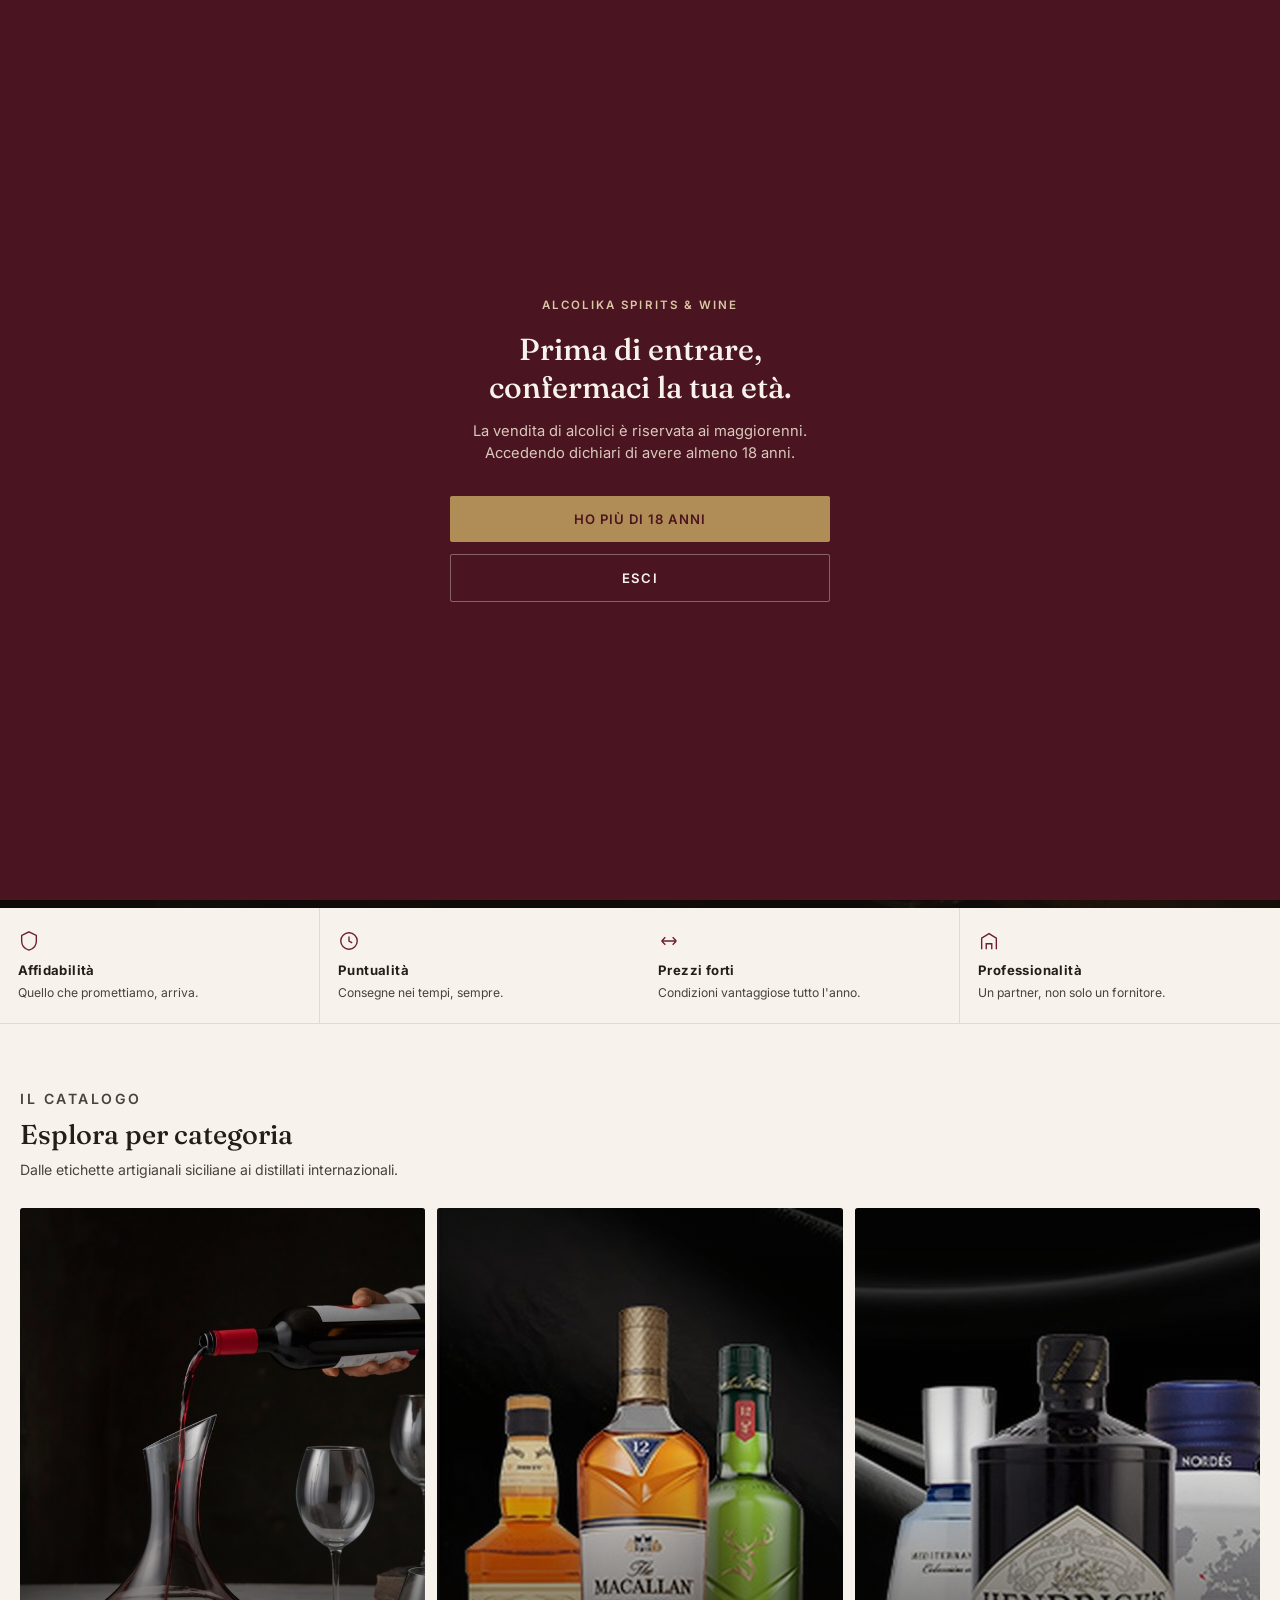
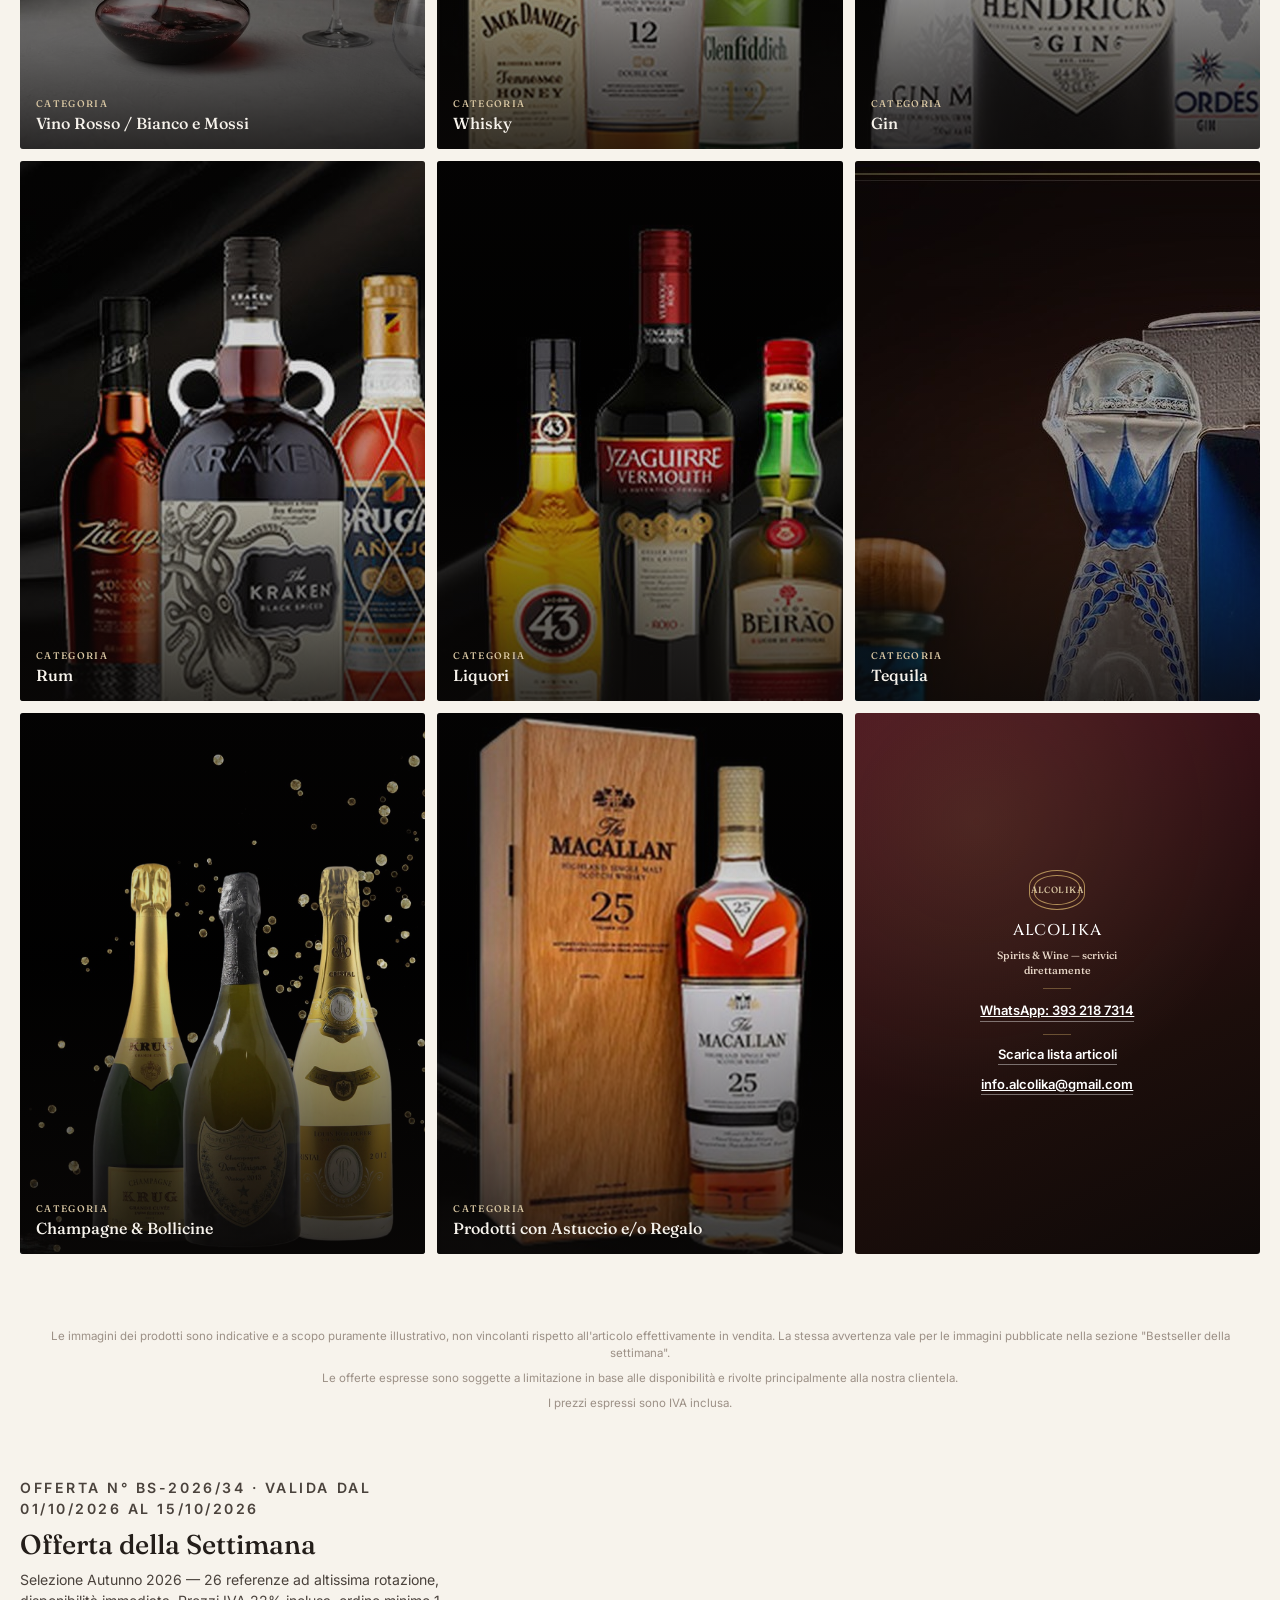
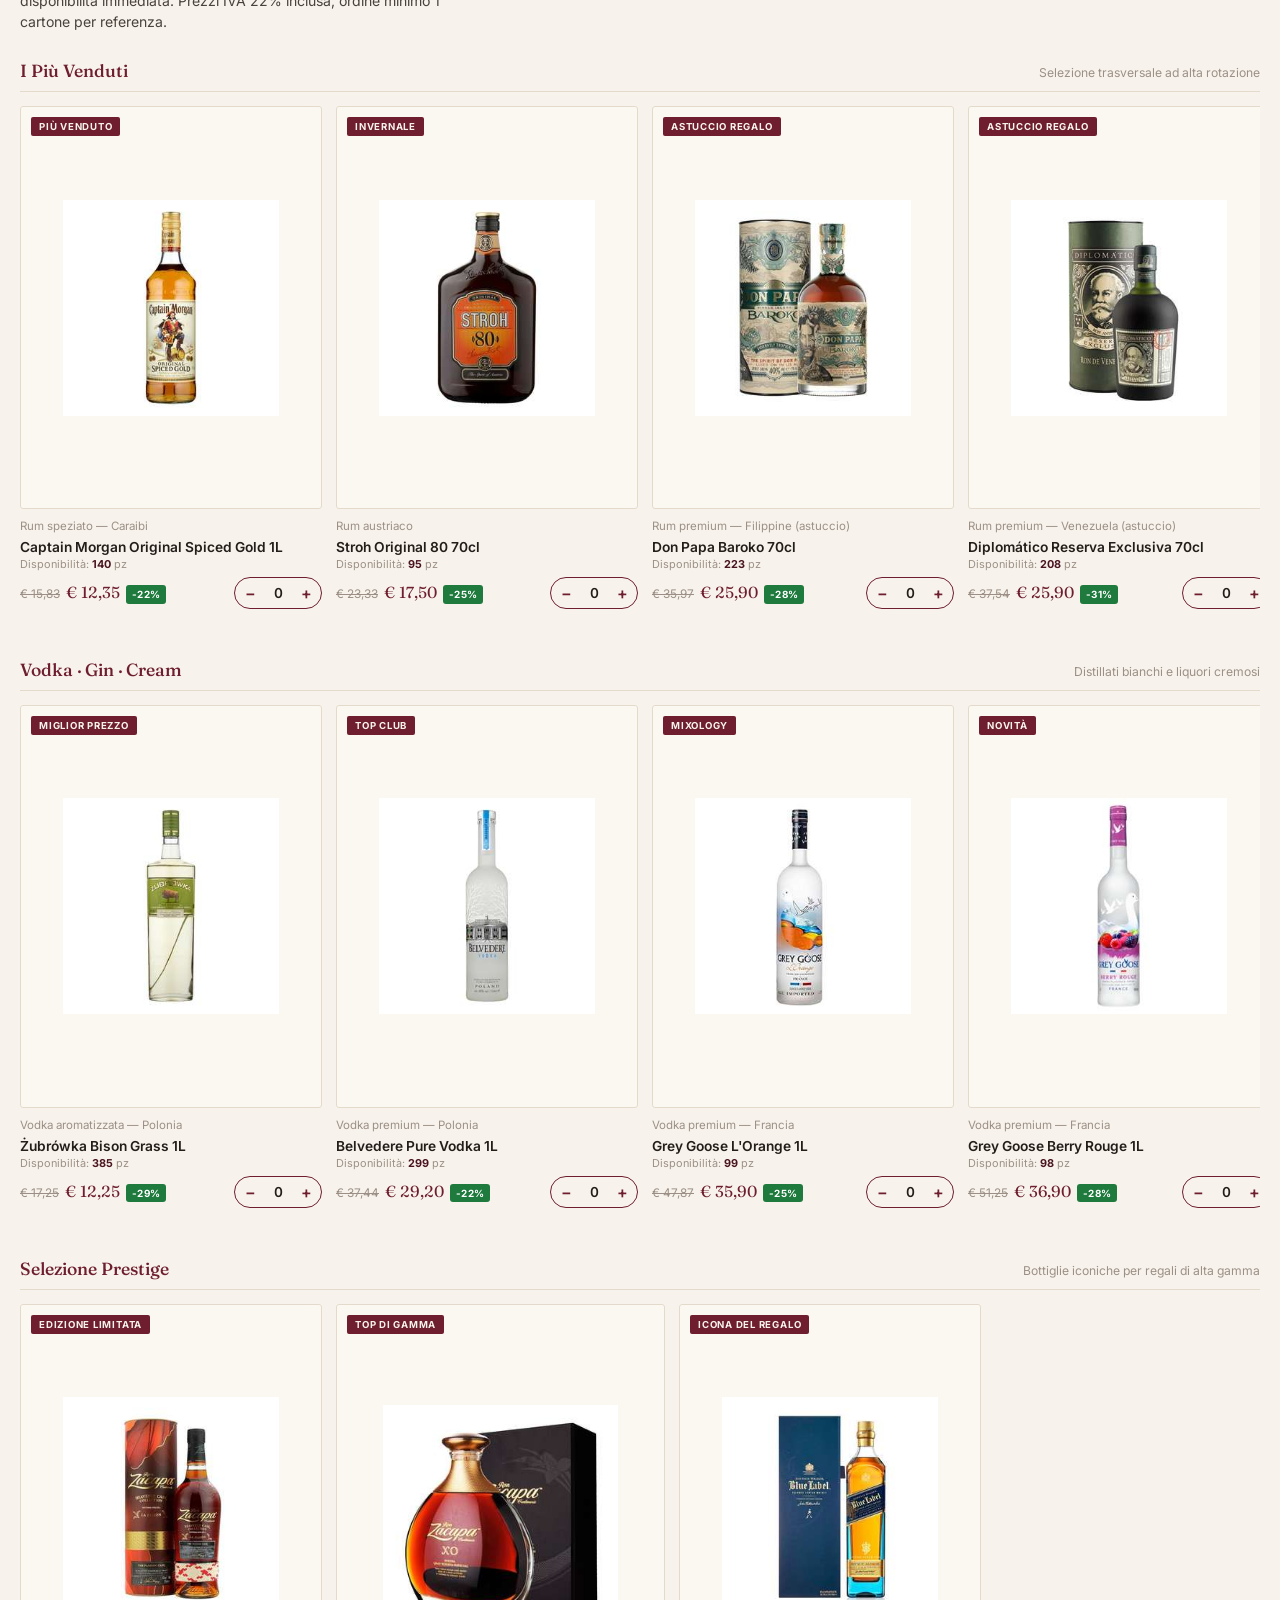
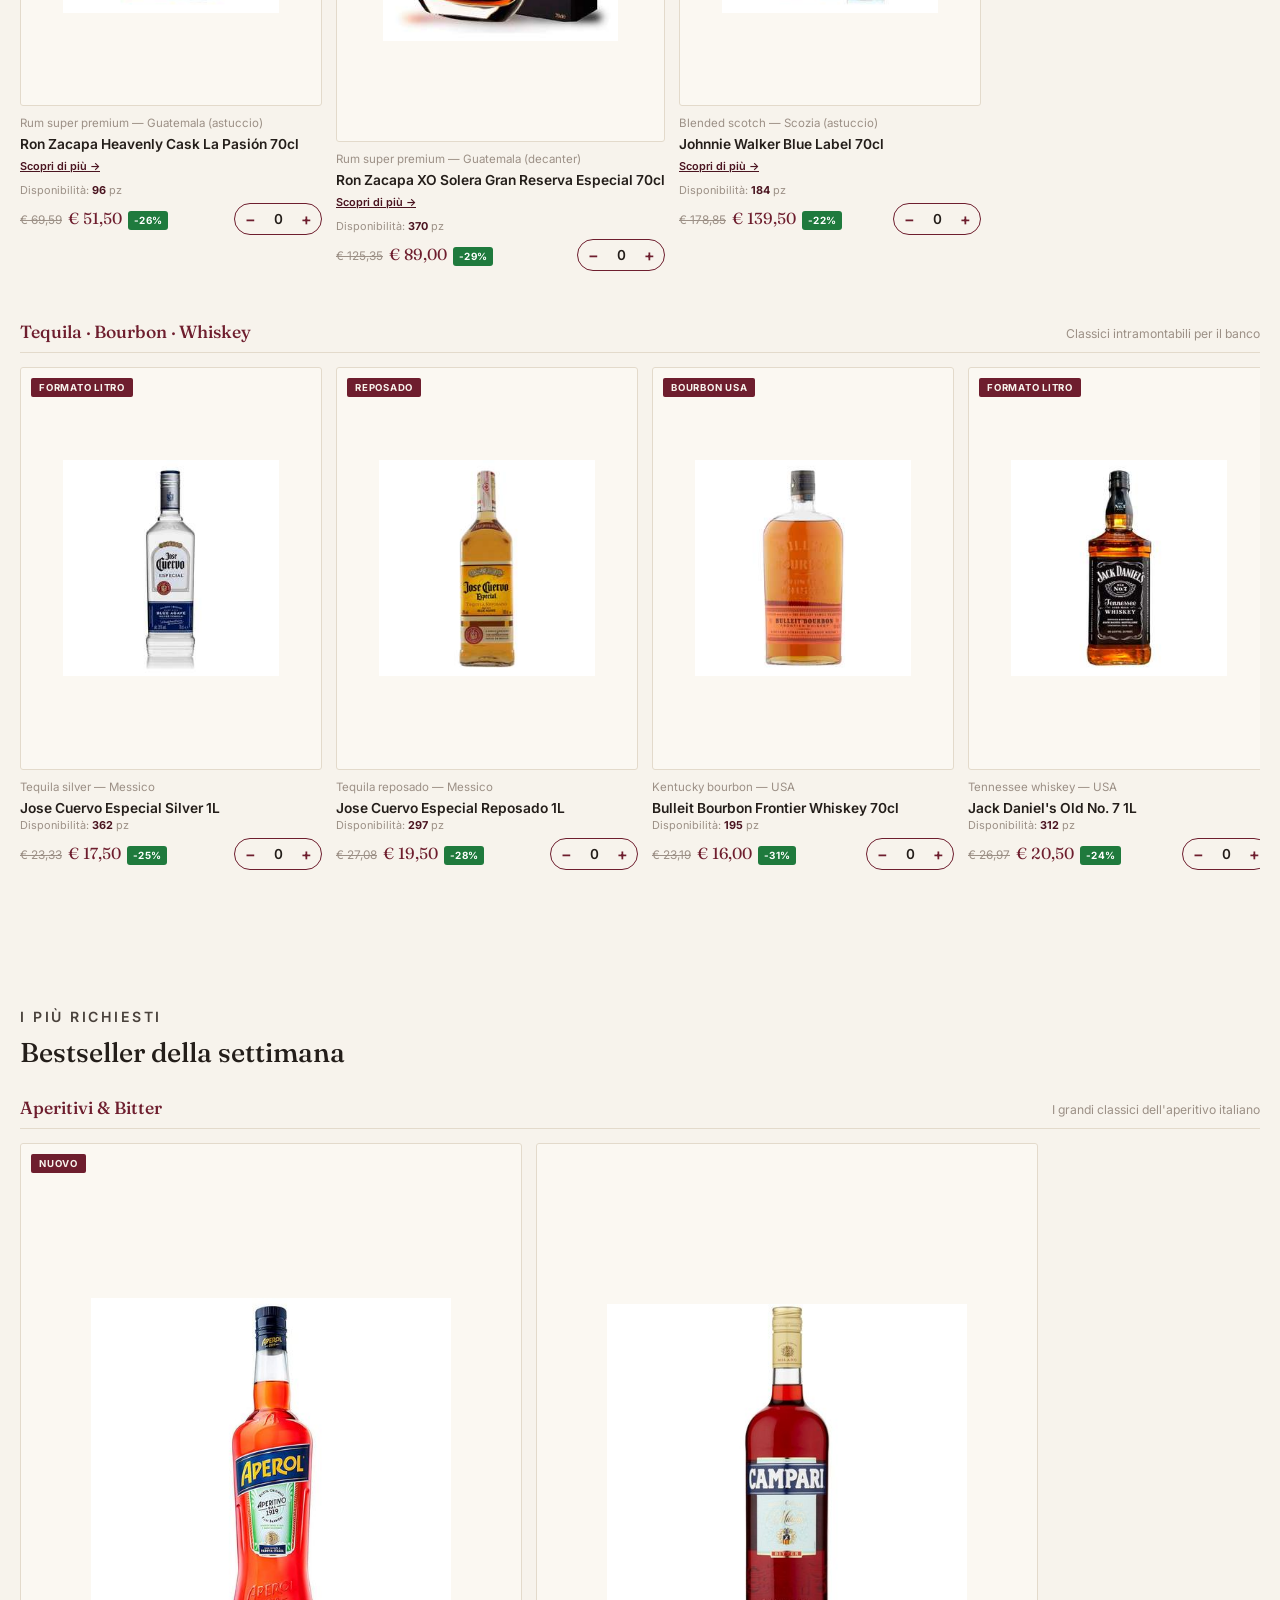
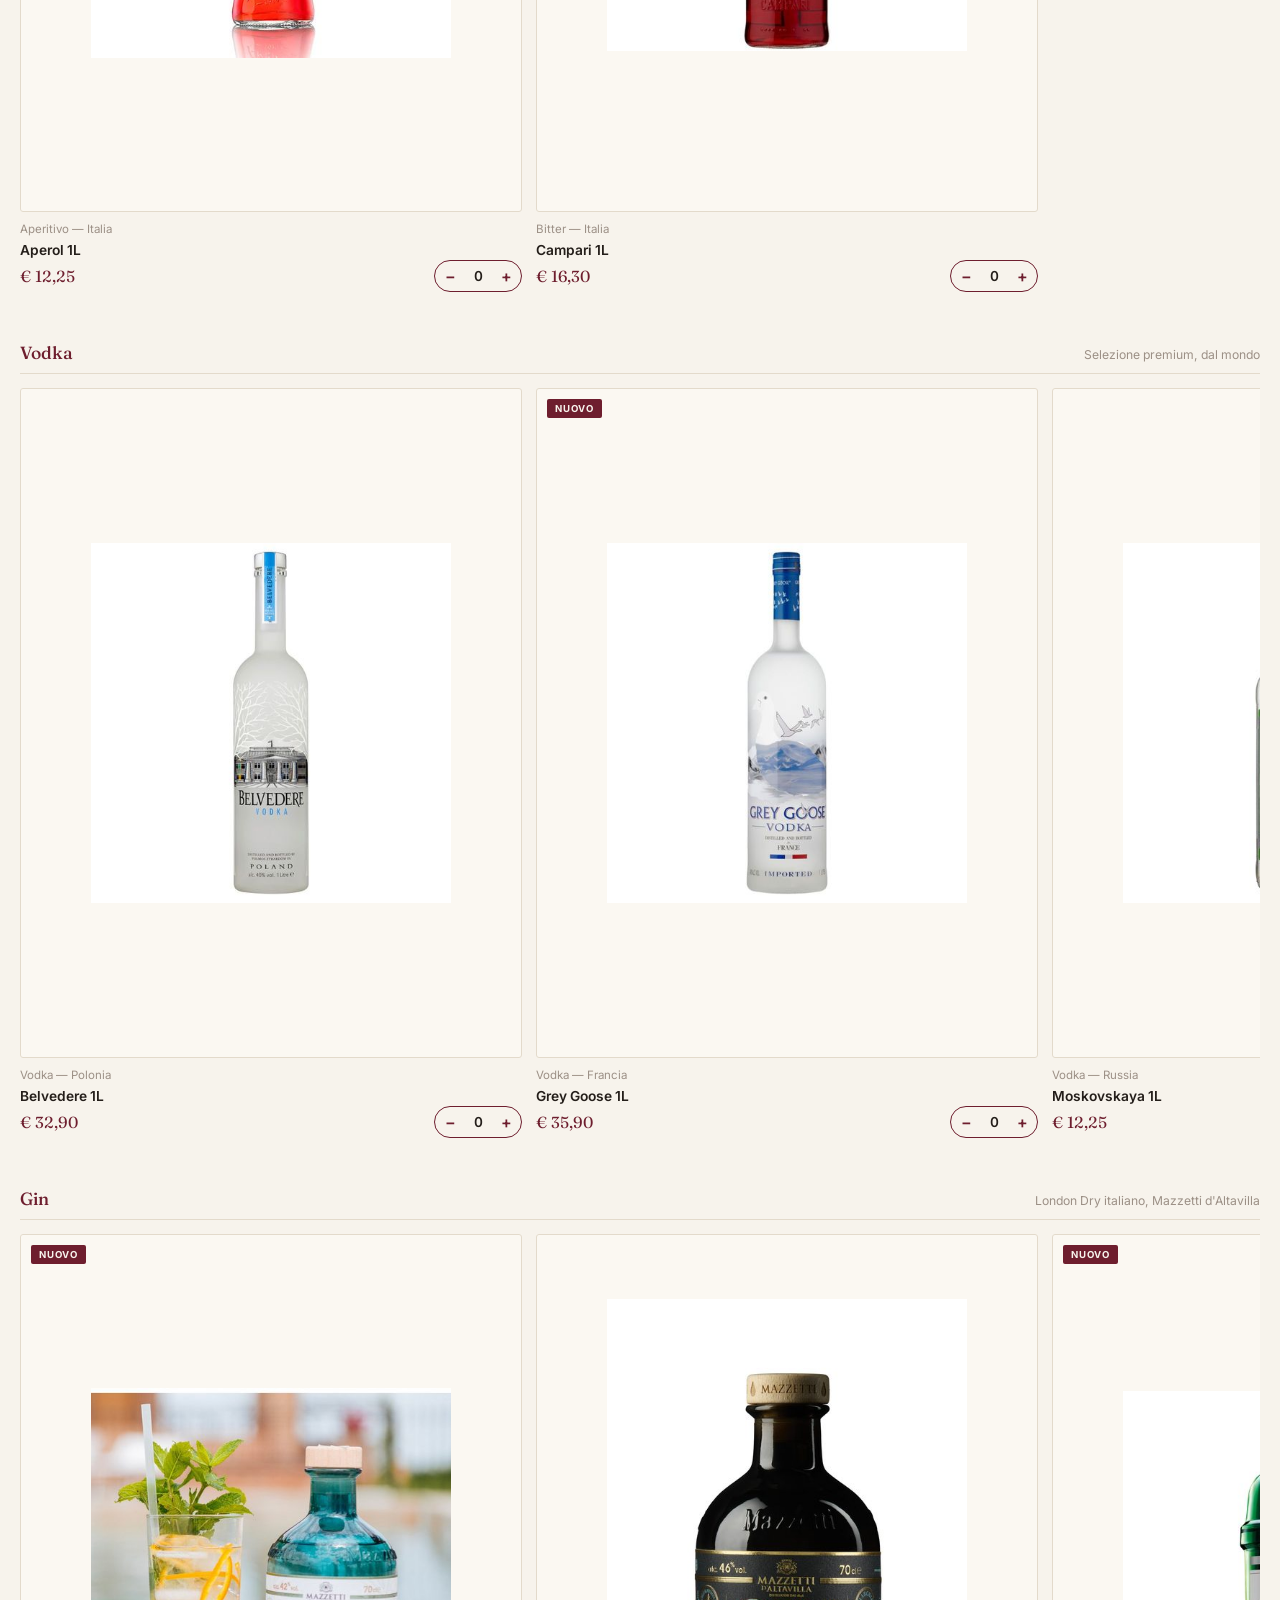
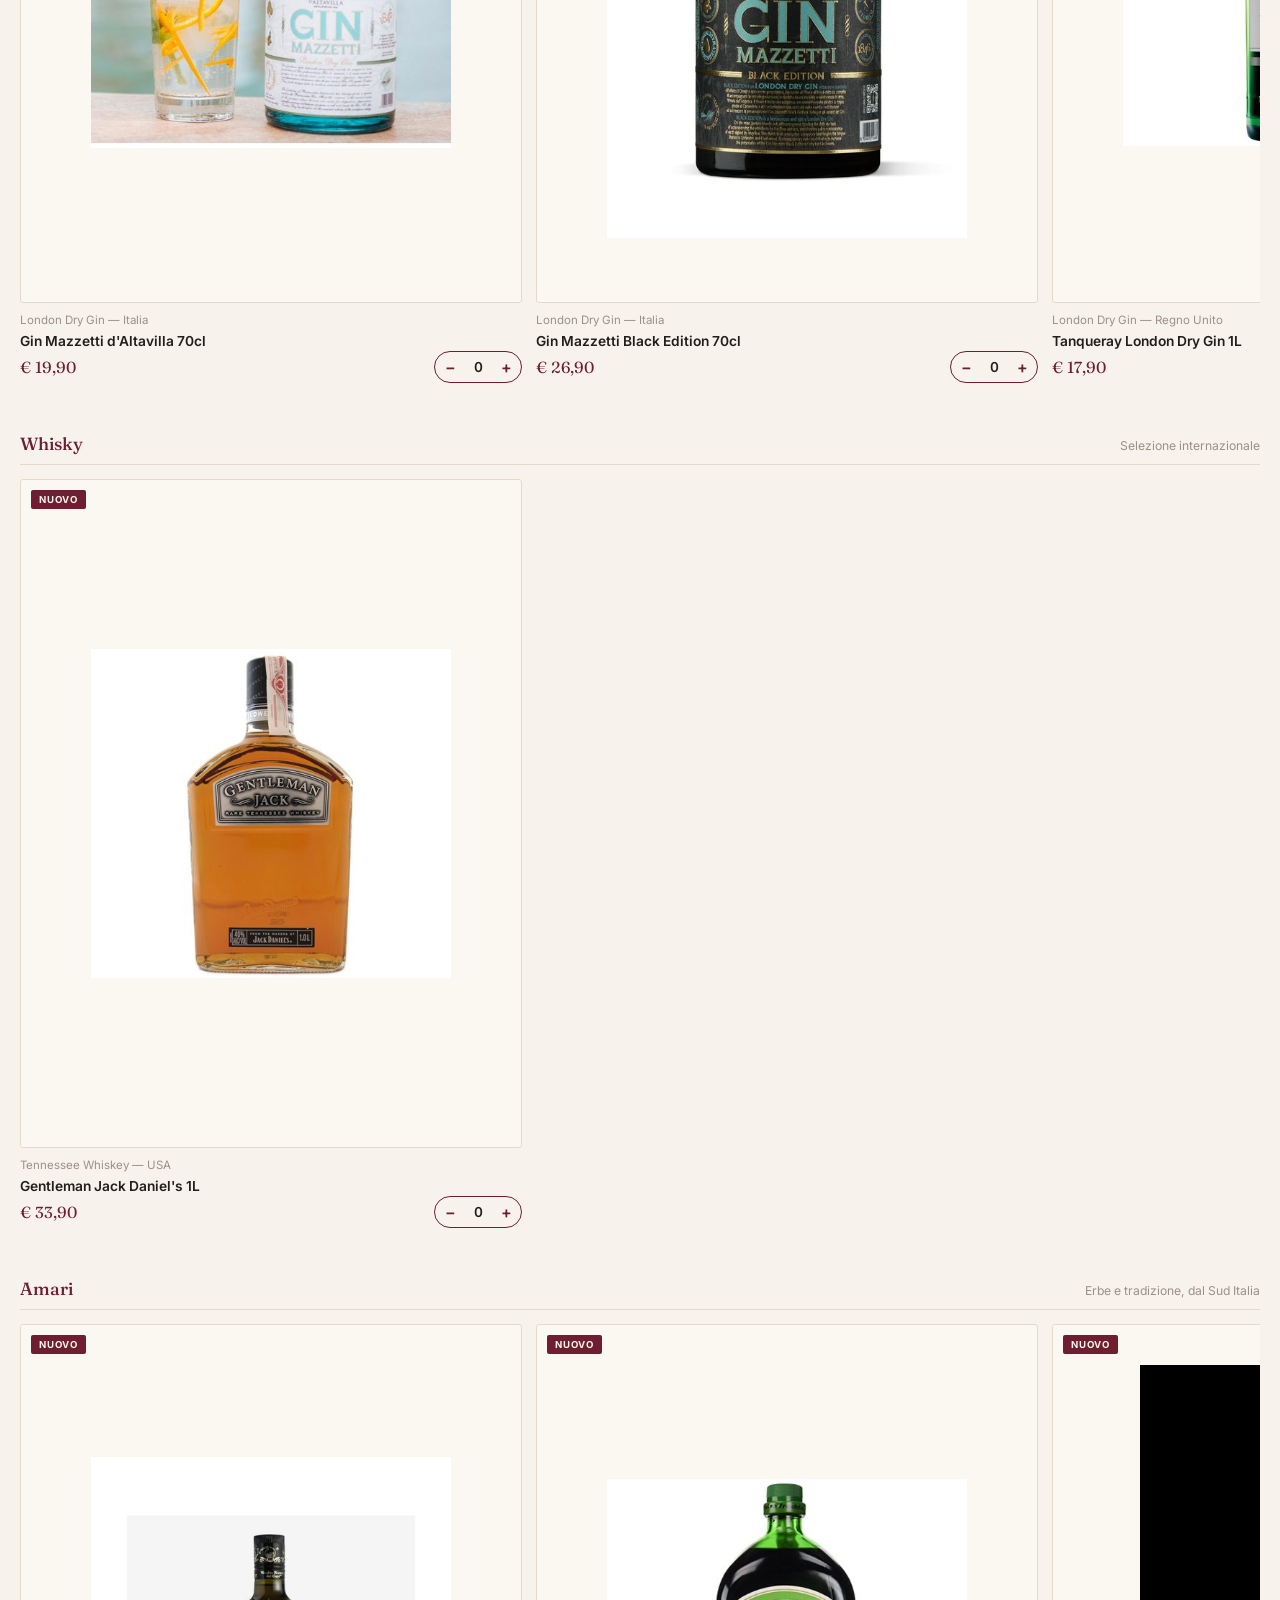
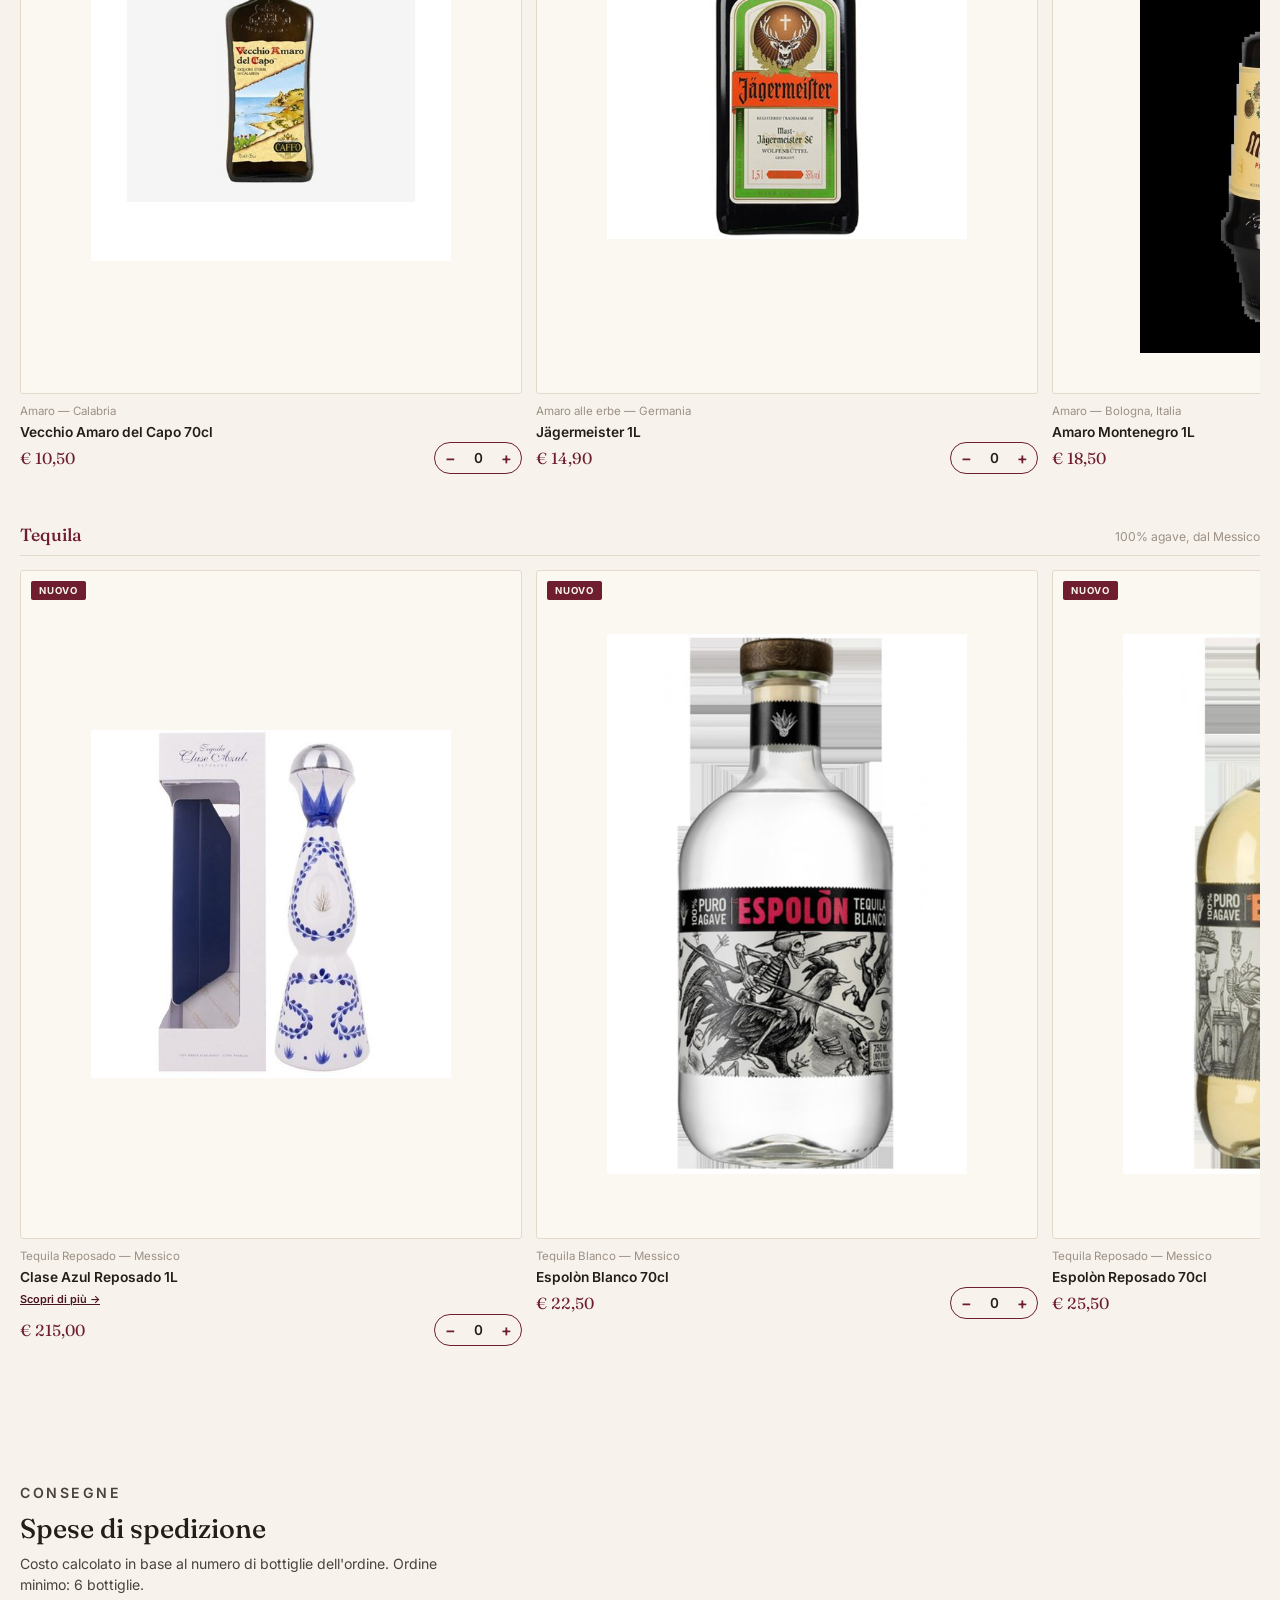
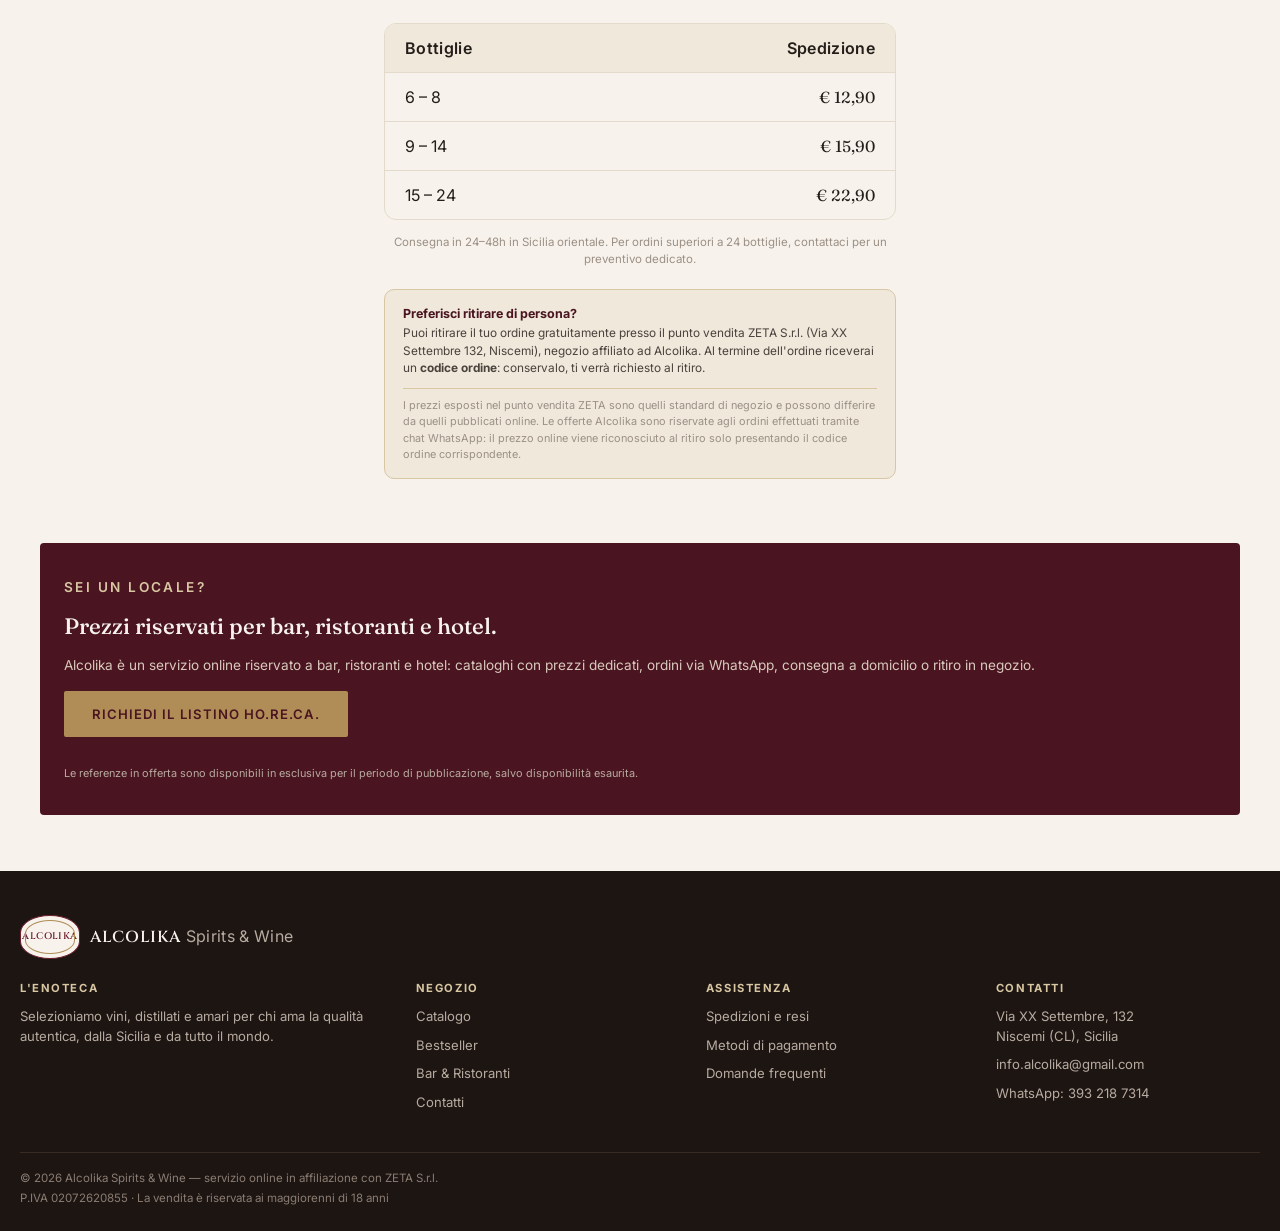
==== commit fae6f8d8: "Rename index (41).html to index.html" ====
--- a/index.html
+++ b/index.html
@@ -304,6 +304,8 @@
     order:3;background:#1f7a3d;color:#fff;font-size:.62rem;font-weight:700;
     letter-spacing:.03em;padding:2px 6px;border-radius:3px;line-height:1.5;
   }
+  .stock-avail{font-size:.68rem;color:var(--stone);margin:2px 0 6px;}
+  .stock-avail strong{color:var(--wine-dark);}
   .add-btn{
     width:30px;height:30px;border-radius:50%;border:1px solid var(--wine);
     color:var(--wine);font-size:1.1rem;display:flex;align-items:center;justify-content:center;
@@ -646,7 +648,7 @@
   <!-- ================= OFFERTA SETTIMANA ================= -->
   <section id="offerta-settimana">
     <div class="section-head">
-      <p class="eyebrow">Offerta N° BS-2026/34 · valida 7 giorni</p>
+      <p class="eyebrow">Offerta N° BS-2026/34 · valida dal 01/10/2026 al 15/10/2026</p>
       <h2 class="serif">Offerta della Settimana</h2>
       <p>Selezione Autunno 2026 — 26 referenze ad altissima rotazione, disponibilità immediata. Prezzi IVA 22% inclusa, ordine minimo 1 cartone per referenza.</p>
     </div>
@@ -663,7 +665,7 @@
         </div>
         <p class="cat">Rum speziato — Caraibi</p>
         <h5>Captain Morgan Original Spiced Gold 1L</h5>
-        <div class="price-row"><div class="price-block"><span class="price-old">€ 15,83</span><span class="price serif">€ 12,35</span><span class="badge-discount">-22%</span></div><div class="qty-stepper" data-name="Captain Morgan Original Spiced Gold 1L" data-price="12.35"><button class="qty-btn qty-minus" aria-label="Diminuisci quantità">−</button><span class="qty-value">0</span><button class="qty-btn qty-plus" aria-label="Aumenta quantità">+</button></div></div><div class="item-subtotal" data-subtotal-for="Captain Morgan Original Spiced Gold 1L">Subtotale: € 0,00</div>
+        <p class="stock-avail">Disponibilità: <strong>140</strong> pz</p><div class="price-row"><div class="price-block"><span class="price-old">€ 15,83</span><span class="price serif">€ 12,35</span><span class="badge-discount">-22%</span></div><div class="qty-stepper" data-name="Captain Morgan Original Spiced Gold 1L" data-price="12.35"><button class="qty-btn qty-minus" aria-label="Diminuisci quantità">−</button><span class="qty-value">0</span><button class="qty-btn qty-plus" aria-label="Aumenta quantità">+</button></div></div><div class="item-subtotal" data-subtotal-for="Captain Morgan Original Spiced Gold 1L">Subtotale: € 0,00</div>
       </div>
 <div class="product-card">
         <div class="product-thumb">
@@ -672,7 +674,7 @@
         </div>
         <p class="cat">Rum austriaco</p>
         <h5>Stroh Original 80 70cl</h5>
-        <div class="price-row"><div class="price-block"><span class="price-old">€ 23,33</span><span class="price serif">€ 17,50</span><span class="badge-discount">-25%</span></div><div class="qty-stepper" data-name="Stroh Original 80 70cl" data-price="17.50"><button class="qty-btn qty-minus" aria-label="Diminuisci quantità">−</button><span class="qty-value">0</span><button class="qty-btn qty-plus" aria-label="Aumenta quantità">+</button></div></div><div class="item-subtotal" data-subtotal-for="Stroh Original 80 70cl">Subtotale: € 0,00</div>
+        <p class="stock-avail">Disponibilità: <strong>95</strong> pz</p><div class="price-row"><div class="price-block"><span class="price-old">€ 23,33</span><span class="price serif">€ 17,50</span><span class="badge-discount">-25%</span></div><div class="qty-stepper" data-name="Stroh Original 80 70cl" data-price="17.50"><button class="qty-btn qty-minus" aria-label="Diminuisci quantità">−</button><span class="qty-value">0</span><button class="qty-btn qty-plus" aria-label="Aumenta quantità">+</button></div></div><div class="item-subtotal" data-subtotal-for="Stroh Original 80 70cl">Subtotale: € 0,00</div>
       </div>
 <div class="product-card">
         <div class="product-thumb">
@@ -681,7 +683,7 @@
         </div>
         <p class="cat">Rum premium — Filippine (astuccio)</p>
         <h5>Don Papa Baroko 70cl</h5>
-        <div class="price-row"><div class="price-block"><span class="price-old">€ 35,97</span><span class="price serif">€ 25,90</span><span class="badge-discount">-28%</span></div><div class="qty-stepper" data-name="Don Papa Baroko 70cl" data-price="25.90"><button class="qty-btn qty-minus" aria-label="Diminuisci quantità">−</button><span class="qty-value">0</span><button class="qty-btn qty-plus" aria-label="Aumenta quantità">+</button></div></div><div class="item-subtotal" data-subtotal-for="Don Papa Baroko 70cl">Subtotale: € 0,00</div>
+        <p class="stock-avail">Disponibilità: <strong>223</strong> pz</p><div class="price-row"><div class="price-block"><span class="price-old">€ 35,97</span><span class="price serif">€ 25,90</span><span class="badge-discount">-28%</span></div><div class="qty-stepper" data-name="Don Papa Baroko 70cl" data-price="25.90"><button class="qty-btn qty-minus" aria-label="Diminuisci quantità">−</button><span class="qty-value">0</span><button class="qty-btn qty-plus" aria-label="Aumenta quantità">+</button></div></div><div class="item-subtotal" data-subtotal-for="Don Papa Baroko 70cl">Subtotale: € 0,00</div>
       </div>
 <div class="product-card">
         <div class="product-thumb">
@@ -690,7 +692,7 @@
         </div>
         <p class="cat">Rum premium — Venezuela (astuccio)</p>
         <h5>Diplomático Reserva Exclusiva 70cl</h5>
-        <div class="price-row"><div class="price-block"><span class="price-old">€ 37,54</span><span class="price serif">€ 25,90</span><span class="badge-discount">-31%</span></div><div class="qty-stepper" data-name="Diplomático Reserva Exclusiva 70cl" data-price="25.90"><button class="qty-btn qty-minus" aria-label="Diminuisci quantità">−</button><span class="qty-value">0</span><button class="qty-btn qty-plus" aria-label="Aumenta quantità">+</button></div></div><div class="item-subtotal" data-subtotal-for="Diplomático Reserva Exclusiva 70cl">Subtotale: € 0,00</div>
+        <p class="stock-avail">Disponibilità: <strong>208</strong> pz</p><div class="price-row"><div class="price-block"><span class="price-old">€ 37,54</span><span class="price serif">€ 25,90</span><span class="badge-discount">-31%</span></div><div class="qty-stepper" data-name="Diplomático Reserva Exclusiva 70cl" data-price="25.90"><button class="qty-btn qty-minus" aria-label="Diminuisci quantità">−</button><span class="qty-value">0</span><button class="qty-btn qty-plus" aria-label="Aumenta quantità">+</button></div></div><div class="item-subtotal" data-subtotal-for="Diplomático Reserva Exclusiva 70cl">Subtotale: € 0,00</div>
       </div>
 <div class="product-card">
         <div class="product-thumb">
@@ -699,7 +701,7 @@
         </div>
         <p class="cat">Liquore al caffè — Messico</p>
         <h5>Patrón XO Cafe 70cl</h5>
-        <div class="price-row"><div class="price-block"><span class="price-old">€ 44,08</span><span class="price serif">€ 33,50</span><span class="badge-discount">-24%</span></div><div class="qty-stepper" data-name="Patrón XO Cafe 70cl" data-price="33.50"><button class="qty-btn qty-minus" aria-label="Diminuisci quantità">−</button><span class="qty-value">0</span><button class="qty-btn qty-plus" aria-label="Aumenta quantità">+</button></div></div><div class="item-subtotal" data-subtotal-for="Patrón XO Cafe 70cl">Subtotale: € 0,00</div>
+        <p class="stock-avail">Disponibilità: <strong>197</strong> pz</p><div class="price-row"><div class="price-block"><span class="price-old">€ 44,08</span><span class="price serif">€ 33,50</span><span class="badge-discount">-24%</span></div><div class="qty-stepper" data-name="Patrón XO Cafe 70cl" data-price="33.50"><button class="qty-btn qty-minus" aria-label="Diminuisci quantità">−</button><span class="qty-value">0</span><button class="qty-btn qty-plus" aria-label="Aumenta quantità">+</button></div></div><div class="item-subtotal" data-subtotal-for="Patrón XO Cafe 70cl">Subtotale: € 0,00</div>
       </div>
 <div class="product-card">
         <div class="product-thumb">
@@ -708,7 +710,7 @@
         </div>
         <p class="cat">Liquore d'erbe — Francia</p>
         <h5>D.O.M. Bénédictine 70cl</h5>
-        <div class="price-row"><div class="price-block"><span class="price-old">€ 30,82</span><span class="price serif">€ 22,50</span><span class="badge-discount">-27%</span></div><div class="qty-stepper" data-name="D.O.M. Bénédictine 70cl" data-price="22.50"><button class="qty-btn qty-minus" aria-label="Diminuisci quantità">−</button><span class="qty-value">0</span><button class="qty-btn qty-plus" aria-label="Aumenta quantità">+</button></div></div><div class="item-subtotal" data-subtotal-for="D.O.M. Bénédictine 70cl">Subtotale: € 0,00</div>
+        <p class="stock-avail">Disponibilità: <strong>154</strong> pz</p><div class="price-row"><div class="price-block"><span class="price-old">€ 30,82</span><span class="price serif">€ 22,50</span><span class="badge-discount">-27%</span></div><div class="qty-stepper" data-name="D.O.M. Bénédictine 70cl" data-price="22.50"><button class="qty-btn qty-minus" aria-label="Diminuisci quantità">−</button><span class="qty-value">0</span><button class="qty-btn qty-plus" aria-label="Aumenta quantità">+</button></div></div><div class="item-subtotal" data-subtotal-for="D.O.M. Bénédictine 70cl">Subtotale: € 0,00</div>
       </div>
 <div class="product-card">
         <div class="product-thumb">
@@ -717,7 +719,7 @@
         </div>
         <p class="cat">Whisky giapponese (astuccio)</p>
         <h5>Nikka From The Barrel 50cl</h5>
-        <div class="price-row"><div class="price-block"><span class="price-old">€ 46,43</span><span class="price serif">€ 32,50</span><span class="badge-discount">-30%</span></div><div class="qty-stepper" data-name="Nikka From The Barrel 50cl" data-price="32.50"><button class="qty-btn qty-minus" aria-label="Diminuisci quantità">−</button><span class="qty-value">0</span><button class="qty-btn qty-plus" aria-label="Aumenta quantità">+</button></div></div><div class="item-subtotal" data-subtotal-for="Nikka From The Barrel 50cl">Subtotale: € 0,00</div>
+        <p class="stock-avail">Disponibilità: <strong>135</strong> pz</p><div class="price-row"><div class="price-block"><span class="price-old">€ 46,43</span><span class="price serif">€ 32,50</span><span class="badge-discount">-30%</span></div><div class="qty-stepper" data-name="Nikka From The Barrel 50cl" data-price="32.50"><button class="qty-btn qty-minus" aria-label="Diminuisci quantità">−</button><span class="qty-value">0</span><button class="qty-btn qty-plus" aria-label="Aumenta quantità">+</button></div></div><div class="item-subtotal" data-subtotal-for="Nikka From The Barrel 50cl">Subtotale: € 0,00</div>
       </div>
 <div class="product-card">
         <div class="product-thumb">
@@ -726,7 +728,7 @@
         </div>
         <p class="cat">Rum giapponese (astuccio)</p>
         <h5>Ryoma 7 Years 70cl</h5>
-        <div class="price-row"><div class="price-block"><span class="price-old">€ 46,62</span><span class="price serif">€ 35,90</span><span class="badge-discount">-23%</span></div><div class="qty-stepper" data-name="Ryoma 7 Years 70cl" data-price="35.90"><button class="qty-btn qty-minus" aria-label="Diminuisci quantità">−</button><span class="qty-value">0</span><button class="qty-btn qty-plus" aria-label="Aumenta quantità">+</button></div></div><div class="item-subtotal" data-subtotal-for="Ryoma 7 Years 70cl">Subtotale: € 0,00</div>
+        <p class="stock-avail">Disponibilità: <strong>362</strong> pz</p><div class="price-row"><div class="price-block"><span class="price-old">€ 46,62</span><span class="price serif">€ 35,90</span><span class="badge-discount">-23%</span></div><div class="qty-stepper" data-name="Ryoma 7 Years 70cl" data-price="35.90"><button class="qty-btn qty-minus" aria-label="Diminuisci quantità">−</button><span class="qty-value">0</span><button class="qty-btn qty-plus" aria-label="Aumenta quantità">+</button></div></div><div class="item-subtotal" data-subtotal-for="Ryoma 7 Years 70cl">Subtotale: € 0,00</div>
       </div>
 <div class="product-card">
         <div class="product-thumb">
@@ -735,7 +737,7 @@
         </div>
         <p class="cat">Rum super premium — Guatemala</p>
         <h5>Ron Zacapa 23 Solera Gran Reserva 1L</h5>
-        <div class="price-row"><div class="price-block"><span class="price-old">€ 62,84</span><span class="price serif">€ 46,50</span><span class="badge-discount">-26%</span></div><div class="qty-stepper" data-name="Ron Zacapa 23 Solera Gran Reserva 1L" data-price="46.50"><button class="qty-btn qty-minus" aria-label="Diminuisci quantità">−</button><span class="qty-value">0</span><button class="qty-btn qty-plus" aria-label="Aumenta quantità">+</button></div></div><div class="item-subtotal" data-subtotal-for="Ron Zacapa 23 Solera Gran Reserva 1L">Subtotale: € 0,00</div>
+        <p class="stock-avail">Disponibilità: <strong>127</strong> pz</p><div class="price-row"><div class="price-block"><span class="price-old">€ 62,84</span><span class="price serif">€ 46,50</span><span class="badge-discount">-26%</span></div><div class="qty-stepper" data-name="Ron Zacapa 23 Solera Gran Reserva 1L" data-price="46.50"><button class="qty-btn qty-minus" aria-label="Diminuisci quantità">−</button><span class="qty-value">0</span><button class="qty-btn qty-plus" aria-label="Aumenta quantità">+</button></div></div><div class="item-subtotal" data-subtotal-for="Ron Zacapa 23 Solera Gran Reserva 1L">Subtotale: € 0,00</div>
       </div>
       </div>
     </div>
@@ -752,7 +754,7 @@
         </div>
         <p class="cat">Vodka aromatizzata — Polonia</p>
         <h5>Żubrówka Bison Grass 1L</h5>
-        <div class="price-row"><div class="price-block"><span class="price-old">€ 17,25</span><span class="price serif">€ 12,25</span><span class="badge-discount">-29%</span></div><div class="qty-stepper" data-name="Żubrówka Bison Grass 1L" data-price="12.25"><button class="qty-btn qty-minus" aria-label="Diminuisci quantità">−</button><span class="qty-value">0</span><button class="qty-btn qty-plus" aria-label="Aumenta quantità">+</button></div></div><div class="item-subtotal" data-subtotal-for="Żubrówka Bison Grass 1L">Subtotale: € 0,00</div>
+        <p class="stock-avail">Disponibilità: <strong>385</strong> pz</p><div class="price-row"><div class="price-block"><span class="price-old">€ 17,25</span><span class="price serif">€ 12,25</span><span class="badge-discount">-29%</span></div><div class="qty-stepper" data-name="Żubrówka Bison Grass 1L" data-price="12.25"><button class="qty-btn qty-minus" aria-label="Diminuisci quantità">−</button><span class="qty-value">0</span><button class="qty-btn qty-plus" aria-label="Aumenta quantità">+</button></div></div><div class="item-subtotal" data-subtotal-for="Żubrówka Bison Grass 1L">Subtotale: € 0,00</div>
       </div>
 <div class="product-card">
         <div class="product-thumb">
@@ -761,7 +763,7 @@
         </div>
         <p class="cat">Vodka premium — Polonia</p>
         <h5>Belvedere Pure Vodka 1L</h5>
-        <div class="price-row"><div class="price-block"><span class="price-old">€ 37,44</span><span class="price serif">€ 29,20</span><span class="badge-discount">-22%</span></div><div class="qty-stepper" data-name="Belvedere Pure Vodka 1L" data-price="29.20"><button class="qty-btn qty-minus" aria-label="Diminuisci quantità">−</button><span class="qty-value">0</span><button class="qty-btn qty-plus" aria-label="Aumenta quantità">+</button></div></div><div class="item-subtotal" data-subtotal-for="Belvedere Pure Vodka 1L">Subtotale: € 0,00</div>
+        <p class="stock-avail">Disponibilità: <strong>299</strong> pz</p><div class="price-row"><div class="price-block"><span class="price-old">€ 37,44</span><span class="price serif">€ 29,20</span><span class="badge-discount">-22%</span></div><div class="qty-stepper" data-name="Belvedere Pure Vodka 1L" data-price="29.20"><button class="qty-btn qty-minus" aria-label="Diminuisci quantità">−</button><span class="qty-value">0</span><button class="qty-btn qty-plus" aria-label="Aumenta quantità">+</button></div></div><div class="item-subtotal" data-subtotal-for="Belvedere Pure Vodka 1L">Subtotale: € 0,00</div>
       </div>
 <div class="product-card">
         <div class="product-thumb">
@@ -770,7 +772,7 @@
         </div>
         <p class="cat">Vodka premium — Francia</p>
         <h5>Grey Goose L'Orange 1L</h5>
-        <div class="price-row"><div class="price-block"><span class="price-old">€ 47,87</span><span class="price serif">€ 35,90</span><span class="badge-discount">-25%</span></div><div class="qty-stepper" data-name="Grey Goose L'Orange 1L" data-price="35.90"><button class="qty-btn qty-minus" aria-label="Diminuisci quantità">−</button><span class="qty-value">0</span><button class="qty-btn qty-plus" aria-label="Aumenta quantità">+</button></div></div><div class="item-subtotal" data-subtotal-for="Grey Goose L'Orange 1L">Subtotale: € 0,00</div>
+        <p class="stock-avail">Disponibilità: <strong>99</strong> pz</p><div class="price-row"><div class="price-block"><span class="price-old">€ 47,87</span><span class="price serif">€ 35,90</span><span class="badge-discount">-25%</span></div><div class="qty-stepper" data-name="Grey Goose L'Orange 1L" data-price="35.90"><button class="qty-btn qty-minus" aria-label="Diminuisci quantità">−</button><span class="qty-value">0</span><button class="qty-btn qty-plus" aria-label="Aumenta quantità">+</button></div></div><div class="item-subtotal" data-subtotal-for="Grey Goose L'Orange 1L">Subtotale: € 0,00</div>
       </div>
 <div class="product-card">
         <div class="product-thumb">
@@ -779,7 +781,7 @@
         </div>
         <p class="cat">Vodka premium — Francia</p>
         <h5>Grey Goose Berry Rouge 1L</h5>
-        <div class="price-row"><div class="price-block"><span class="price-old">€ 51,25</span><span class="price serif">€ 36,90</span><span class="badge-discount">-28%</span></div><div class="qty-stepper" data-name="Grey Goose Berry Rouge 1L" data-price="36.90"><button class="qty-btn qty-minus" aria-label="Diminuisci quantità">−</button><span class="qty-value">0</span><button class="qty-btn qty-plus" aria-label="Aumenta quantità">+</button></div></div><div class="item-subtotal" data-subtotal-for="Grey Goose Berry Rouge 1L">Subtotale: € 0,00</div>
+        <p class="stock-avail">Disponibilità: <strong>98</strong> pz</p><div class="price-row"><div class="price-block"><span class="price-old">€ 51,25</span><span class="price serif">€ 36,90</span><span class="badge-discount">-28%</span></div><div class="qty-stepper" data-name="Grey Goose Berry Rouge 1L" data-price="36.90"><button class="qty-btn qty-minus" aria-label="Diminuisci quantità">−</button><span class="qty-value">0</span><button class="qty-btn qty-plus" aria-label="Aumenta quantità">+</button></div></div><div class="item-subtotal" data-subtotal-for="Grey Goose Berry Rouge 1L">Subtotale: € 0,00</div>
       </div>
 <div class="product-card">
         <div class="product-thumb">
@@ -788,7 +790,7 @@
         </div>
         <p class="cat">Gin — Inghilterra</p>
         <h5>Martin Miller's Original 70cl</h5>
-        <div class="price-row"><div class="price-block"><span class="price-old">€ 28,70</span><span class="price serif">€ 19,80</span><span class="badge-discount">-31%</span></div><div class="qty-stepper" data-name="Martin Miller's Original 70cl" data-price="19.80"><button class="qty-btn qty-minus" aria-label="Diminuisci quantità">−</button><span class="qty-value">0</span><button class="qty-btn qty-plus" aria-label="Aumenta quantità">+</button></div></div><div class="item-subtotal" data-subtotal-for="Martin Miller's Original 70cl">Subtotale: € 0,00</div>
+        <p class="stock-avail">Disponibilità: <strong>130</strong> pz</p><div class="price-row"><div class="price-block"><span class="price-old">€ 28,70</span><span class="price serif">€ 19,80</span><span class="badge-discount">-31%</span></div><div class="qty-stepper" data-name="Martin Miller's Original 70cl" data-price="19.80"><button class="qty-btn qty-minus" aria-label="Diminuisci quantità">−</button><span class="qty-value">0</span><button class="qty-btn qty-plus" aria-label="Aumenta quantità">+</button></div></div><div class="item-subtotal" data-subtotal-for="Martin Miller's Original 70cl">Subtotale: € 0,00</div>
       </div>
 <div class="product-card">
         <div class="product-thumb">
@@ -797,7 +799,7 @@
         </div>
         <p class="cat">Gin — Inghilterra</p>
         <h5>The London N°1 Original Blue Gin 1L</h5>
-        <div class="price-row"><div class="price-block"><span class="price-old">€ 36,18</span><span class="price serif">€ 27,50</span><span class="badge-discount">-24%</span></div><div class="qty-stepper" data-name="The London N°1 Original Blue Gin 1L" data-price="27.50"><button class="qty-btn qty-minus" aria-label="Diminuisci quantità">−</button><span class="qty-value">0</span><button class="qty-btn qty-plus" aria-label="Aumenta quantità">+</button></div></div><div class="item-subtotal" data-subtotal-for="The London N°1 Original Blue Gin 1L">Subtotale: € 0,00</div>
+        <p class="stock-avail">Disponibilità: <strong>194</strong> pz</p><div class="price-row"><div class="price-block"><span class="price-old">€ 36,18</span><span class="price serif">€ 27,50</span><span class="badge-discount">-24%</span></div><div class="qty-stepper" data-name="The London N°1 Original Blue Gin 1L" data-price="27.50"><button class="qty-btn qty-minus" aria-label="Diminuisci quantità">−</button><span class="qty-value">0</span><button class="qty-btn qty-plus" aria-label="Aumenta quantità">+</button></div></div><div class="item-subtotal" data-subtotal-for="The London N°1 Original Blue Gin 1L">Subtotale: € 0,00</div>
       </div>
 <div class="product-card">
         <div class="product-thumb">
@@ -806,7 +808,7 @@
         </div>
         <p class="cat">Gin — Spagna</p>
         <h5>Nordés Atlantic Galician Gin 1L</h5>
-        <div class="price-row"><div class="price-block"><span class="price-old">€ 37,67</span><span class="price serif">€ 27,50</span><span class="badge-discount">-27%</span></div><div class="qty-stepper" data-name="Nordés Atlantic Galician Gin 1L" data-price="27.50"><button class="qty-btn qty-minus" aria-label="Diminuisci quantità">−</button><span class="qty-value">0</span><button class="qty-btn qty-plus" aria-label="Aumenta quantità">+</button></div></div><div class="item-subtotal" data-subtotal-for="Nordés Atlantic Galician Gin 1L">Subtotale: € 0,00</div>
+        <p class="stock-avail">Disponibilità: <strong>202</strong> pz</p><div class="price-row"><div class="price-block"><span class="price-old">€ 37,67</span><span class="price serif">€ 27,50</span><span class="badge-discount">-27%</span></div><div class="qty-stepper" data-name="Nordés Atlantic Galician Gin 1L" data-price="27.50"><button class="qty-btn qty-minus" aria-label="Diminuisci quantità">−</button><span class="qty-value">0</span><button class="qty-btn qty-plus" aria-label="Aumenta quantità">+</button></div></div><div class="item-subtotal" data-subtotal-for="Nordés Atlantic Galician Gin 1L">Subtotale: € 0,00</div>
       </div>
 <div class="product-card">
         <div class="product-thumb">
@@ -815,7 +817,7 @@
         </div>
         <p class="cat">Cream liqueur — Sudafrica</p>
         <h5>Amarula Cream & Marula Fruit 1L</h5>
-        <div class="price-row"><div class="price-block"><span class="price-old">€ 25,57</span><span class="price serif">€ 17,90</span><span class="badge-discount">-30%</span></div><div class="qty-stepper" data-name="Amarula Cream & Marula Fruit 1L" data-price="17.90"><button class="qty-btn qty-minus" aria-label="Diminuisci quantità">−</button><span class="qty-value">0</span><button class="qty-btn qty-plus" aria-label="Aumenta quantità">+</button></div></div><div class="item-subtotal" data-subtotal-for="Amarula Cream & Marula Fruit 1L">Subtotale: € 0,00</div>
+        <p class="stock-avail">Disponibilità: <strong>341</strong> pz</p><div class="price-row"><div class="price-block"><span class="price-old">€ 25,57</span><span class="price serif">€ 17,90</span><span class="badge-discount">-30%</span></div><div class="qty-stepper" data-name="Amarula Cream & Marula Fruit 1L" data-price="17.90"><button class="qty-btn qty-minus" aria-label="Diminuisci quantità">−</button><span class="qty-value">0</span><button class="qty-btn qty-plus" aria-label="Aumenta quantità">+</button></div></div><div class="item-subtotal" data-subtotal-for="Amarula Cream & Marula Fruit 1L">Subtotale: € 0,00</div>
       </div>
 <div class="product-card">
         <div class="product-thumb">
@@ -824,7 +826,7 @@
         </div>
         <p class="cat">Cream liqueur — Irlanda</p>
         <h5>Baileys The Original Irish Cream 1L</h5>
-        <div class="price-row"><div class="price-block"><span class="price-old">€ 18,12</span><span class="price serif">€ 13,95</span><span class="badge-discount">-23%</span></div><div class="qty-stepper" data-name="Baileys The Original Irish Cream 1L" data-price="13.95"><button class="qty-btn qty-minus" aria-label="Diminuisci quantità">−</button><span class="qty-value">0</span><button class="qty-btn qty-plus" aria-label="Aumenta quantità">+</button></div></div><div class="item-subtotal" data-subtotal-for="Baileys The Original Irish Cream 1L">Subtotale: € 0,00</div>
+        <p class="stock-avail">Disponibilità: <strong>391</strong> pz</p><div class="price-row"><div class="price-block"><span class="price-old">€ 18,12</span><span class="price serif">€ 13,95</span><span class="badge-discount">-23%</span></div><div class="qty-stepper" data-name="Baileys The Original Irish Cream 1L" data-price="13.95"><button class="qty-btn qty-minus" aria-label="Diminuisci quantità">−</button><span class="qty-value">0</span><button class="qty-btn qty-plus" aria-label="Aumenta quantità">+</button></div></div><div class="item-subtotal" data-subtotal-for="Baileys The Original Irish Cream 1L">Subtotale: € 0,00</div>
       </div>
       </div>
     </div>
@@ -842,7 +844,7 @@
         <p class="cat">Rum super premium — Guatemala (astuccio)</p>
         <h5>Ron Zacapa Heavenly Cask La Pasión 70cl</h5>
         <button type="button" class="product-detail-link" data-detail="zacapa-heavenly">Scopri di più →</button>
-        <div class="price-row"><div class="price-block"><span class="price-old">€ 69,59</span><span class="price serif">€ 51,50</span><span class="badge-discount">-26%</span></div><div class="qty-stepper" data-name="Ron Zacapa Heavenly Cask La Pasión 70cl" data-price="51.50"><button class="qty-btn qty-minus" aria-label="Diminuisci quantità">−</button><span class="qty-value">0</span><button class="qty-btn qty-plus" aria-label="Aumenta quantità">+</button></div></div><div class="item-subtotal" data-subtotal-for="Ron Zacapa Heavenly Cask La Pasión 70cl">Subtotale: € 0,00</div>
+        <p class="stock-avail">Disponibilità: <strong>96</strong> pz</p><div class="price-row"><div class="price-block"><span class="price-old">€ 69,59</span><span class="price serif">€ 51,50</span><span class="badge-discount">-26%</span></div><div class="qty-stepper" data-name="Ron Zacapa Heavenly Cask La Pasión 70cl" data-price="51.50"><button class="qty-btn qty-minus" aria-label="Diminuisci quantità">−</button><span class="qty-value">0</span><button class="qty-btn qty-plus" aria-label="Aumenta quantità">+</button></div></div><div class="item-subtotal" data-subtotal-for="Ron Zacapa Heavenly Cask La Pasión 70cl">Subtotale: € 0,00</div>
       </div>
 <div class="product-card">
         <div class="product-thumb">
@@ -852,7 +854,7 @@
         <p class="cat">Rum super premium — Guatemala (decanter)</p>
         <h5>Ron Zacapa XO Solera Gran Reserva Especial 70cl</h5>
         <button type="button" class="product-detail-link" data-detail="zacapa-xo">Scopri di più →</button>
-        <div class="price-row"><div class="price-block"><span class="price-old">€ 125,35</span><span class="price serif">€ 89,00</span><span class="badge-discount">-29%</span></div><div class="qty-stepper" data-name="Ron Zacapa XO Solera Gran Reserva Especial 70cl" data-price="89.00"><button class="qty-btn qty-minus" aria-label="Diminuisci quantità">−</button><span class="qty-value">0</span><button class="qty-btn qty-plus" aria-label="Aumenta quantità">+</button></div></div><div class="item-subtotal" data-subtotal-for="Ron Zacapa XO Solera Gran Reserva Especial 70cl">Subtotale: € 0,00</div>
+        <p class="stock-avail">Disponibilità: <strong>370</strong> pz</p><div class="price-row"><div class="price-block"><span class="price-old">€ 125,35</span><span class="price serif">€ 89,00</span><span class="badge-discount">-29%</span></div><div class="qty-stepper" data-name="Ron Zacapa XO Solera Gran Reserva Especial 70cl" data-price="89.00"><button class="qty-btn qty-minus" aria-label="Diminuisci quantità">−</button><span class="qty-value">0</span><button class="qty-btn qty-plus" aria-label="Aumenta quantità">+</button></div></div><div class="item-subtotal" data-subtotal-for="Ron Zacapa XO Solera Gran Reserva Especial 70cl">Subtotale: € 0,00</div>
       </div>
 <div class="product-card">
         <div class="product-thumb">
@@ -862,7 +864,7 @@
         <p class="cat">Blended scotch — Scozia (astuccio)</p>
         <h5>Johnnie Walker Blue Label 70cl</h5>
         <button type="button" class="product-detail-link" data-detail="jw-blue">Scopri di più →</button>
-        <div class="price-row"><div class="price-block"><span class="price-old">€ 178,85</span><span class="price serif">€ 139,50</span><span class="badge-discount">-22%</span></div><div class="qty-stepper" data-name="Johnnie Walker Blue Label 70cl" data-price="139.50"><button class="qty-btn qty-minus" aria-label="Diminuisci quantità">−</button><span class="qty-value">0</span><button class="qty-btn qty-plus" aria-label="Aumenta quantità">+</button></div></div><div class="item-subtotal" data-subtotal-for="Johnnie Walker Blue Label 70cl">Subtotale: € 0,00</div>
+        <p class="stock-avail">Disponibilità: <strong>184</strong> pz</p><div class="price-row"><div class="price-block"><span class="price-old">€ 178,85</span><span class="price serif">€ 139,50</span><span class="badge-discount">-22%</span></div><div class="qty-stepper" data-name="Johnnie Walker Blue Label 70cl" data-price="139.50"><button class="qty-btn qty-minus" aria-label="Diminuisci quantità">−</button><span class="qty-value">0</span><button class="qty-btn qty-plus" aria-label="Aumenta quantità">+</button></div></div><div class="item-subtotal" data-subtotal-for="Johnnie Walker Blue Label 70cl">Subtotale: € 0,00</div>
       </div>
       </div>
     </div>
@@ -879,7 +881,7 @@
         </div>
         <p class="cat">Tequila silver — Messico</p>
         <h5>Jose Cuervo Especial Silver 1L</h5>
-        <div class="price-row"><div class="price-block"><span class="price-old">€ 23,33</span><span class="price serif">€ 17,50</span><span class="badge-discount">-25%</span></div><div class="qty-stepper" data-name="Jose Cuervo Especial Silver 1L (Offerta Settimana)" data-price="17.50"><button class="qty-btn qty-minus" aria-label="Diminuisci quantità">−</button><span class="qty-value">0</span><button class="qty-btn qty-plus" aria-label="Aumenta quantità">+</button></div></div><div class="item-subtotal" data-subtotal-for="Jose Cuervo Especial Silver 1L (Offerta Settimana)">Subtotale: € 0,00</div>
+        <p class="stock-avail">Disponibilità: <strong>362</strong> pz</p><div class="price-row"><div class="price-block"><span class="price-old">€ 23,33</span><span class="price serif">€ 17,50</span><span class="badge-discount">-25%</span></div><div class="qty-stepper" data-name="Jose Cuervo Especial Silver 1L (Offerta Settimana)" data-price="17.50"><button class="qty-btn qty-minus" aria-label="Diminuisci quantità">−</button><span class="qty-value">0</span><button class="qty-btn qty-plus" aria-label="Aumenta quantità">+</button></div></div><div class="item-subtotal" data-subtotal-for="Jose Cuervo Especial Silver 1L (Offerta Settimana)">Subtotale: € 0,00</div>
       </div>
 <div class="product-card">
         <div class="product-thumb">
@@ -888,7 +890,7 @@
         </div>
         <p class="cat">Tequila reposado — Messico</p>
         <h5>Jose Cuervo Especial Reposado 1L</h5>
-        <div class="price-row"><div class="price-block"><span class="price-old">€ 27,08</span><span class="price serif">€ 19,50</span><span class="badge-discount">-28%</span></div><div class="qty-stepper" data-name="Jose Cuervo Especial Reposado 1L (Offerta Settimana)" data-price="19.50"><button class="qty-btn qty-minus" aria-label="Diminuisci quantità">−</button><span class="qty-value">0</span><button class="qty-btn qty-plus" aria-label="Aumenta quantità">+</button></div></div><div class="item-subtotal" data-subtotal-for="Jose Cuervo Especial Reposado 1L (Offerta Settimana)">Subtotale: € 0,00</div>
+        <p class="stock-avail">Disponibilità: <strong>297</strong> pz</p><div class="price-row"><div class="price-block"><span class="price-old">€ 27,08</span><span class="price serif">€ 19,50</span><span class="badge-discount">-28%</span></div><div class="qty-stepper" data-name="Jose Cuervo Especial Reposado 1L (Offerta Settimana)" data-price="19.50"><button class="qty-btn qty-minus" aria-label="Diminuisci quantità">−</button><span class="qty-value">0</span><button class="qty-btn qty-plus" aria-label="Aumenta quantità">+</button></div></div><div class="item-subtotal" data-subtotal-for="Jose Cuervo Especial Reposado 1L (Offerta Settimana)">Subtotale: € 0,00</div>
       </div>
 <div class="product-card">
         <div class="product-thumb">
@@ -897,7 +899,7 @@
         </div>
         <p class="cat">Kentucky bourbon — USA</p>
         <h5>Bulleit Bourbon Frontier Whiskey 70cl</h5>
-        <div class="price-row"><div class="price-block"><span class="price-old">€ 23,19</span><span class="price serif">€ 16,00</span><span class="badge-discount">-31%</span></div><div class="qty-stepper" data-name="Bulleit Bourbon Frontier Whiskey 70cl" data-price="16.00"><button class="qty-btn qty-minus" aria-label="Diminuisci quantità">−</button><span class="qty-value">0</span><button class="qty-btn qty-plus" aria-label="Aumenta quantità">+</button></div></div><div class="item-subtotal" data-subtotal-for="Bulleit Bourbon Frontier Whiskey 70cl">Subtotale: € 0,00</div>
+        <p class="stock-avail">Disponibilità: <strong>195</strong> pz</p><div class="price-row"><div class="price-block"><span class="price-old">€ 23,19</span><span class="price serif">€ 16,00</span><span class="badge-discount">-31%</span></div><div class="qty-stepper" data-name="Bulleit Bourbon Frontier Whiskey 70cl" data-price="16.00"><button class="qty-btn qty-minus" aria-label="Diminuisci quantità">−</button><span class="qty-value">0</span><button class="qty-btn qty-plus" aria-label="Aumenta quantità">+</button></div></div><div class="item-subtotal" data-subtotal-for="Bulleit Bourbon Frontier Whiskey 70cl">Subtotale: € 0,00</div>
       </div>
 <div class="product-card">
         <div class="product-thumb">
@@ -906,7 +908,7 @@
         </div>
         <p class="cat">Tennessee whiskey — USA</p>
         <h5>Jack Daniel's Old No. 7 1L</h5>
-        <div class="price-row"><div class="price-block"><span class="price-old">€ 26,97</span><span class="price serif">€ 20,50</span><span class="badge-discount">-24%</span></div><div class="qty-stepper" data-name="Jack Daniel's Old No. 7 1L" data-price="20.50"><button class="qty-btn qty-minus" aria-label="Diminuisci quantità">−</button><span class="qty-value">0</span><button class="qty-btn qty-plus" aria-label="Aumenta quantità">+</button></div></div><div class="item-subtotal" data-subtotal-for="Jack Daniel's Old No. 7 1L">Subtotale: € 0,00</div>
+        <p class="stock-avail">Disponibilità: <strong>312</strong> pz</p><div class="price-row"><div class="price-block"><span class="price-old">€ 26,97</span><span class="price serif">€ 20,50</span><span class="badge-discount">-24%</span></div><div class="qty-stepper" data-name="Jack Daniel's Old No. 7 1L" data-price="20.50"><button class="qty-btn qty-minus" aria-label="Diminuisci quantità">−</button><span class="qty-value">0</span><button class="qty-btn qty-plus" aria-label="Aumenta quantità">+</button></div></div><div class="item-subtotal" data-subtotal-for="Jack Daniel's Old No. 7 1L">Subtotale: € 0,00</div>
       </div>
       </div>
     </div>
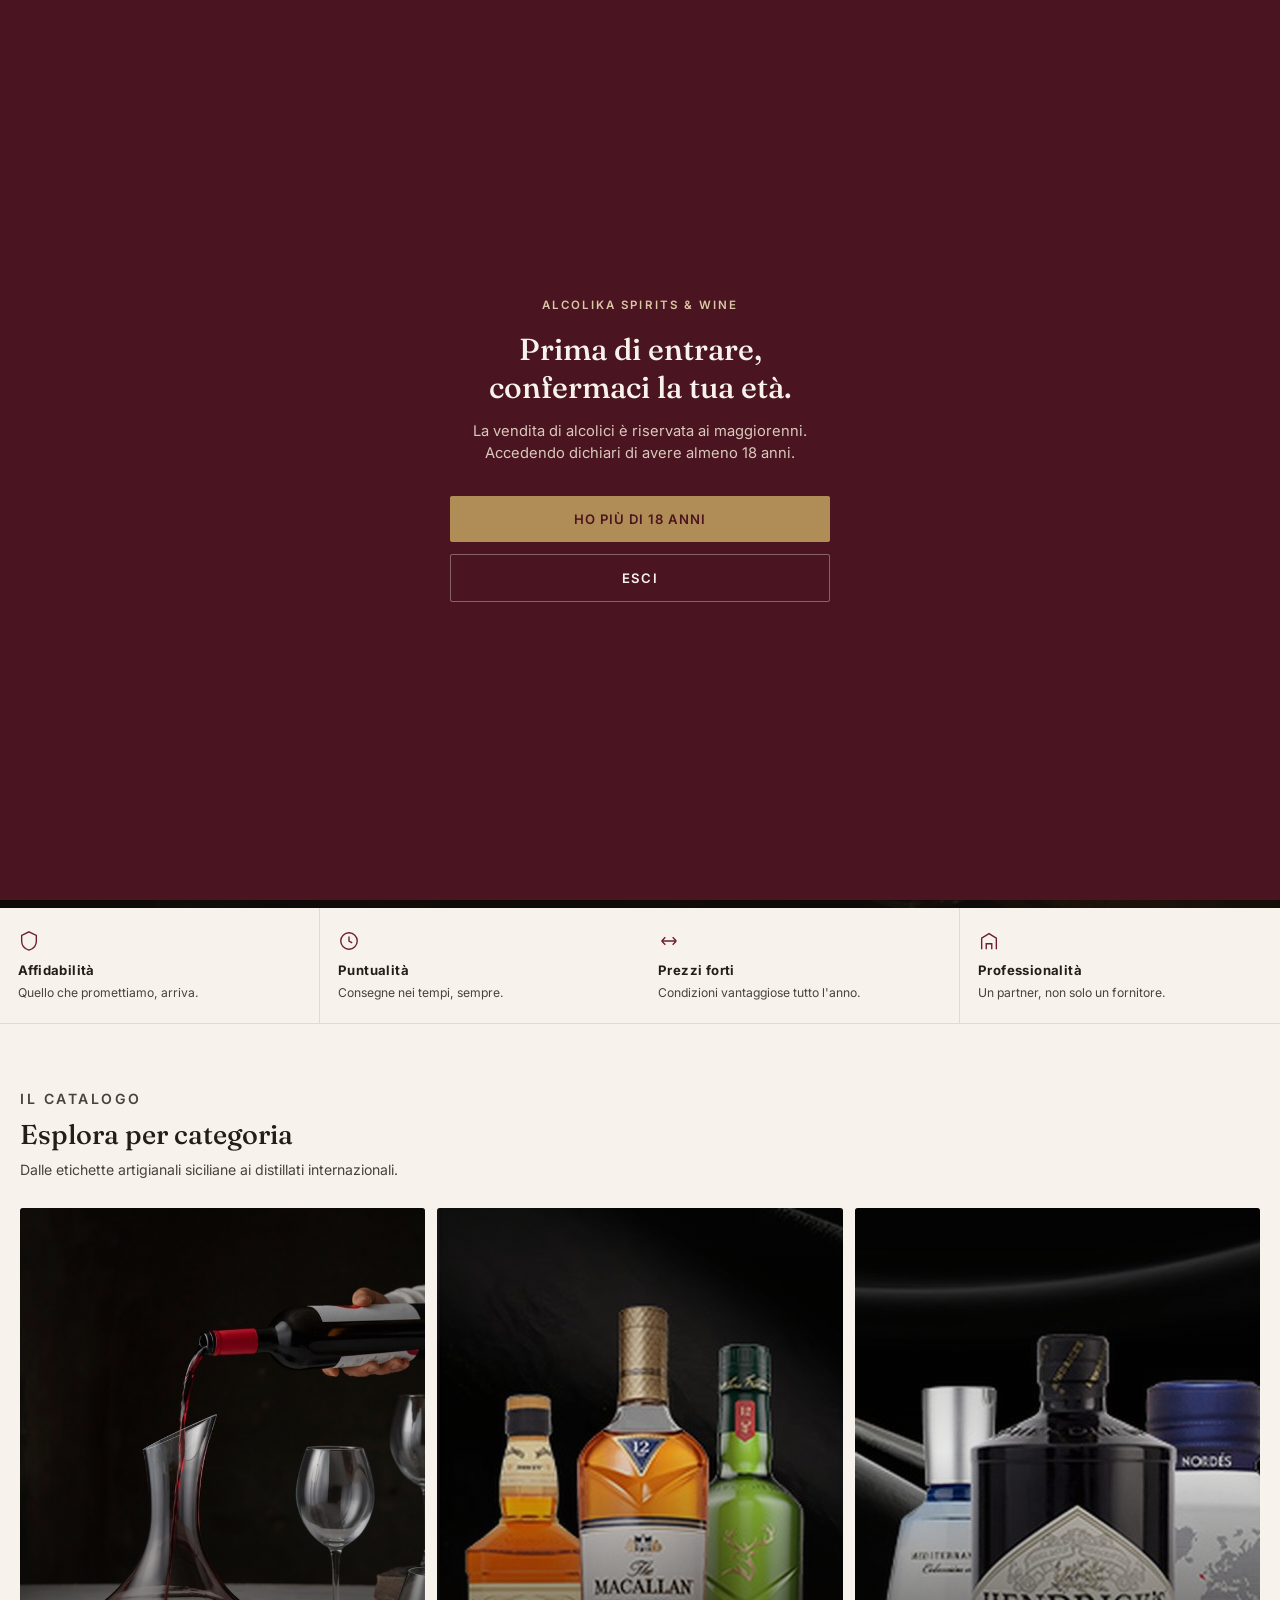
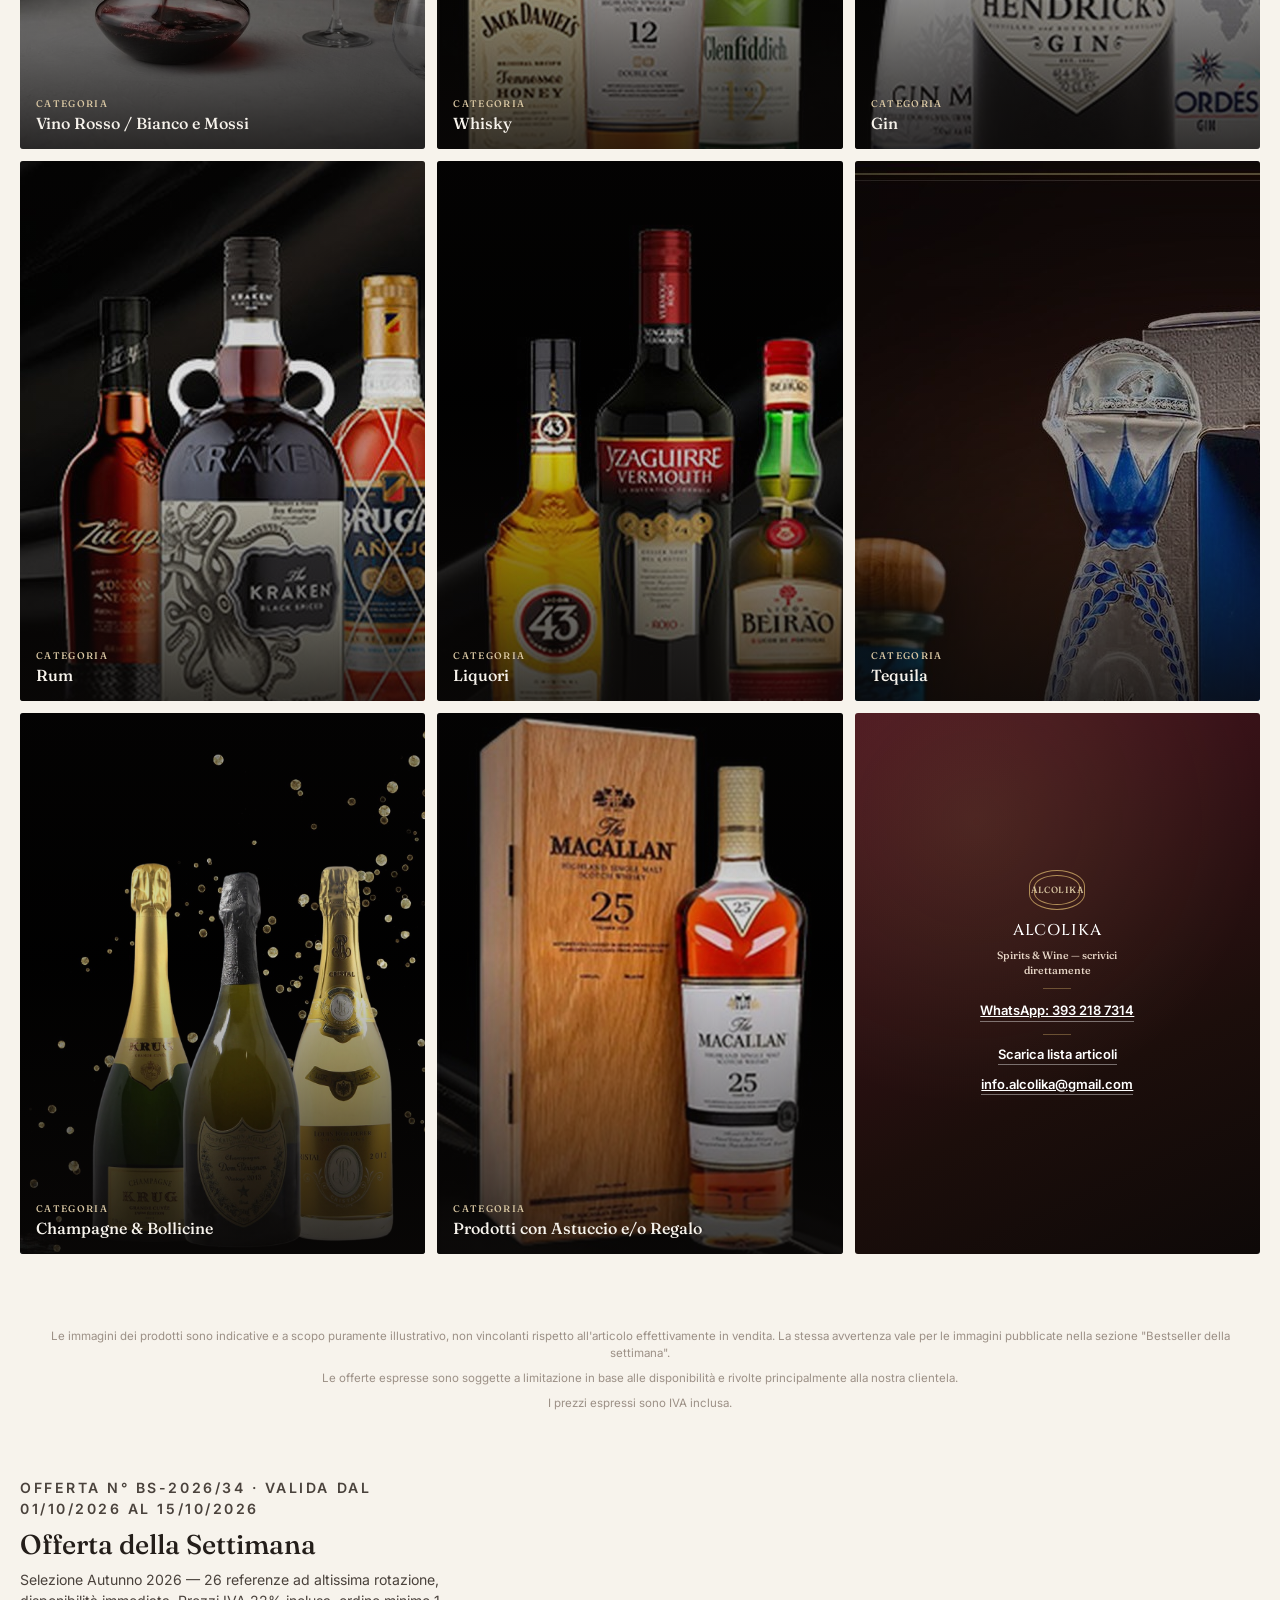
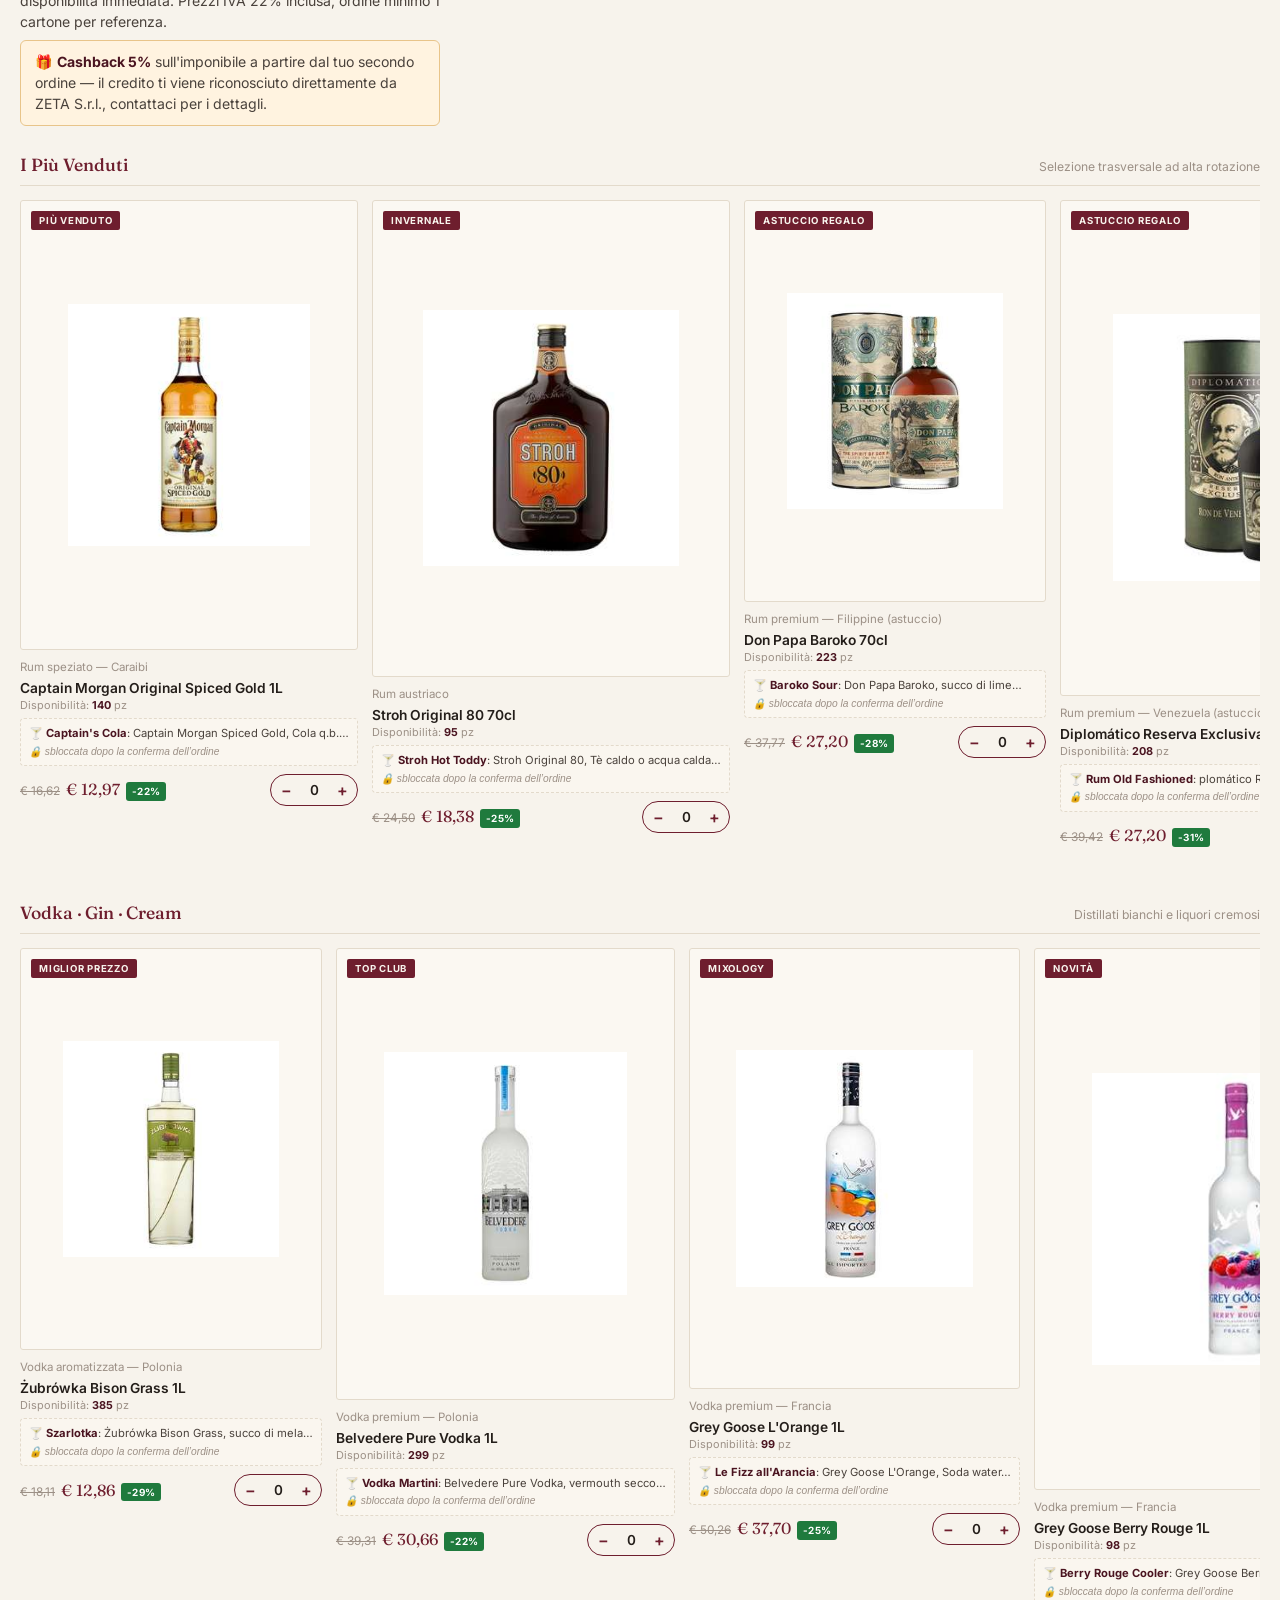
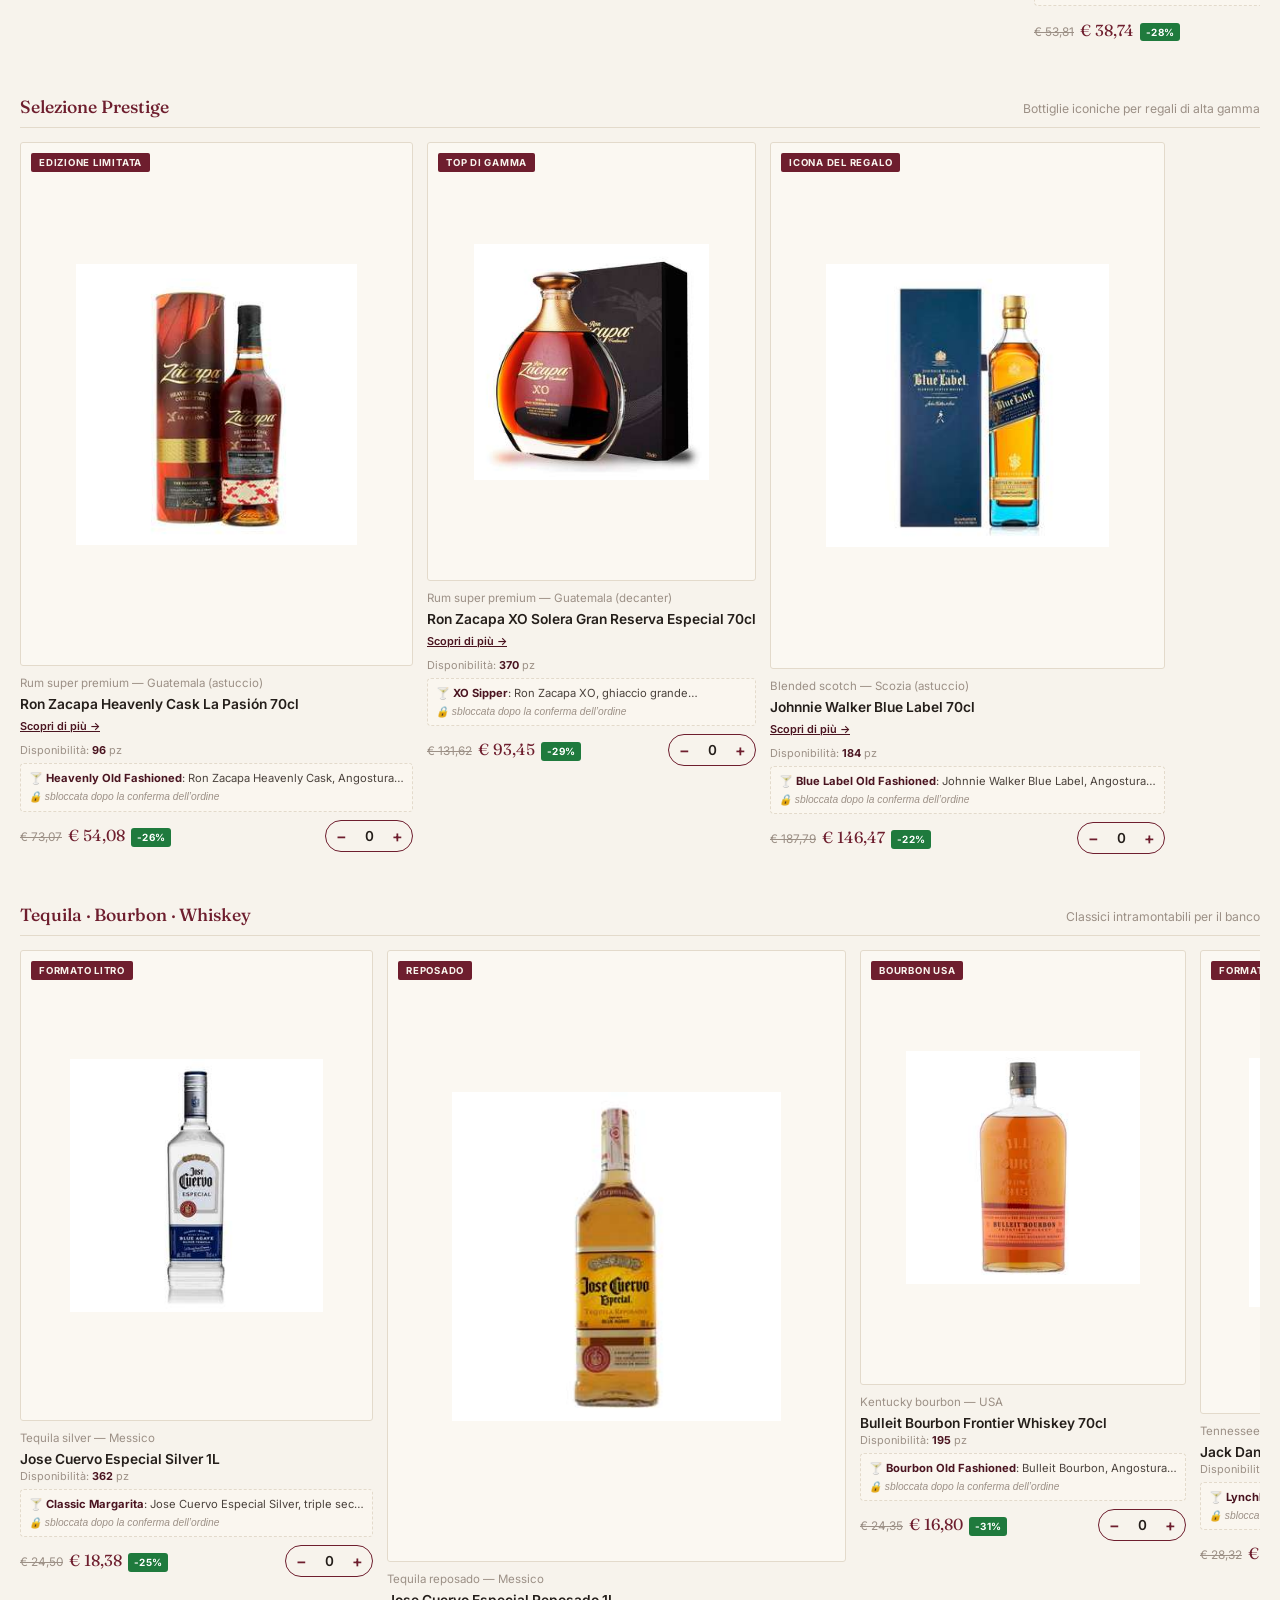
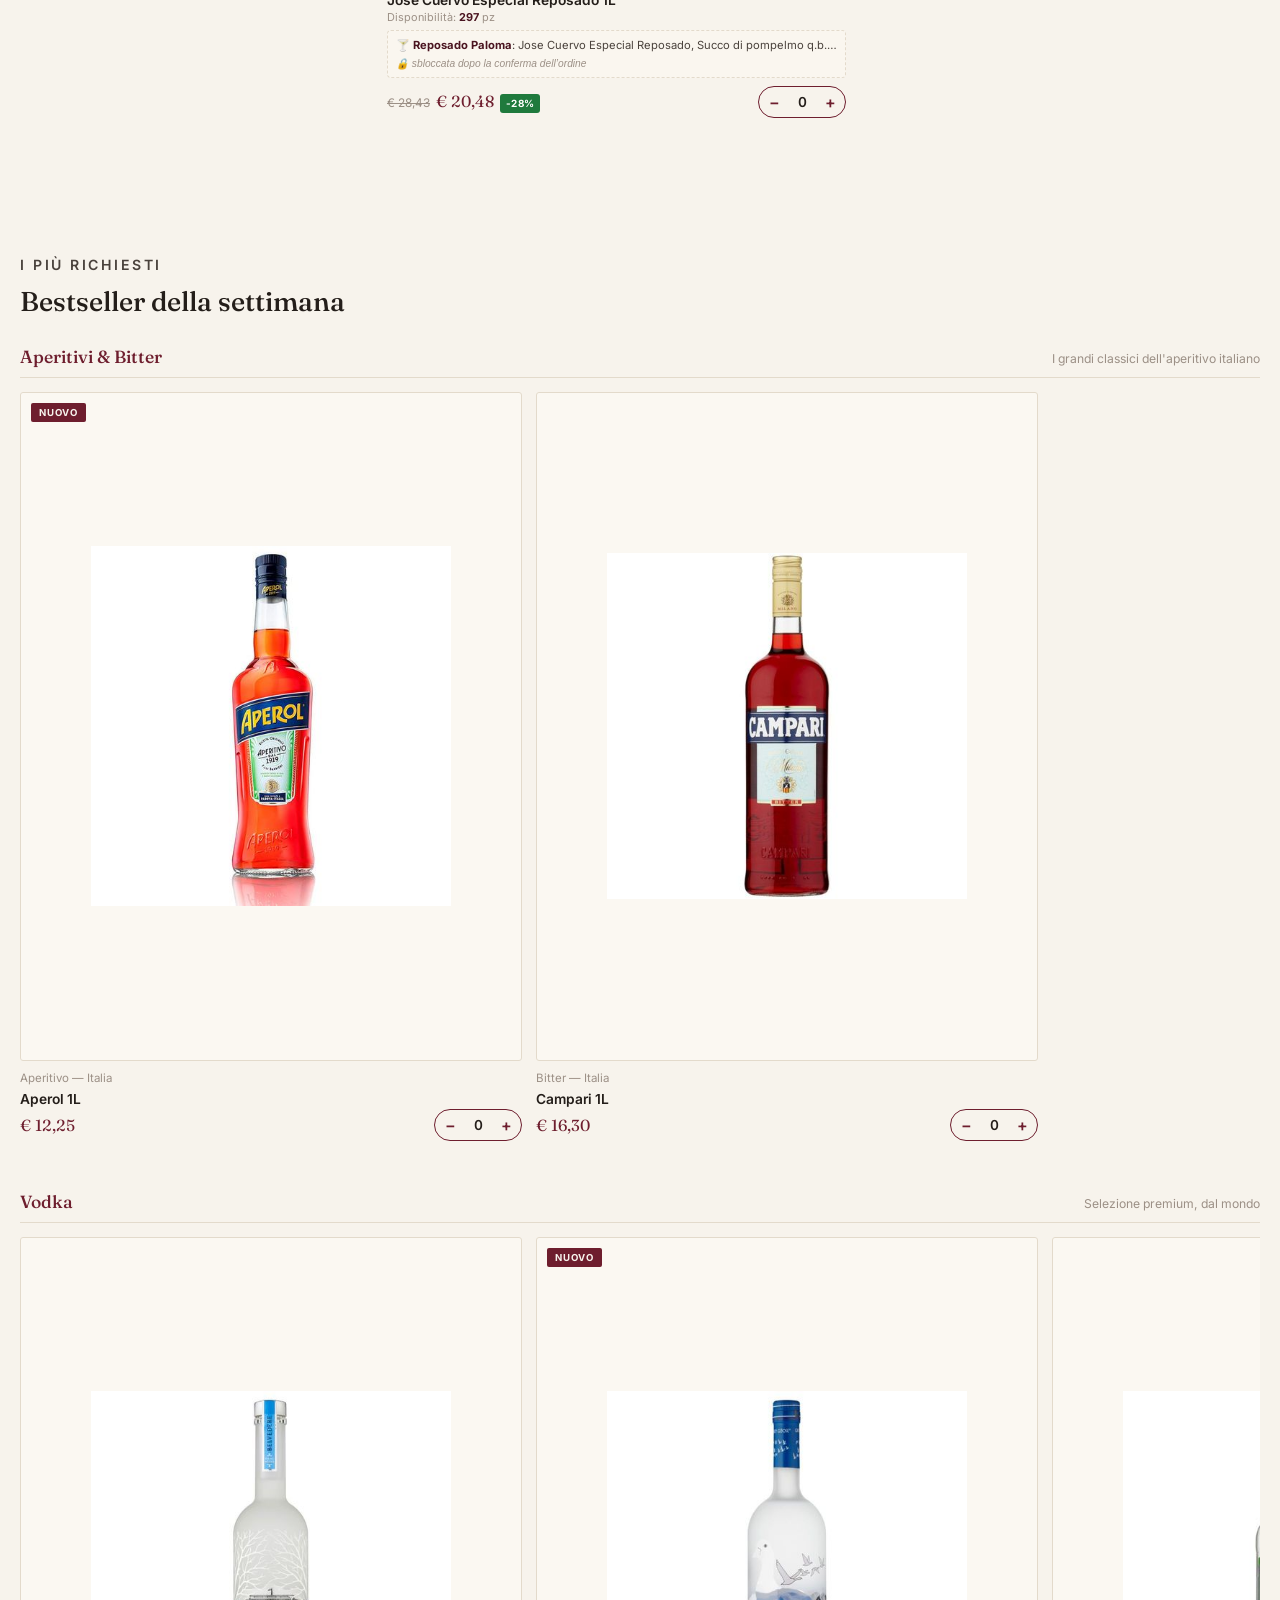
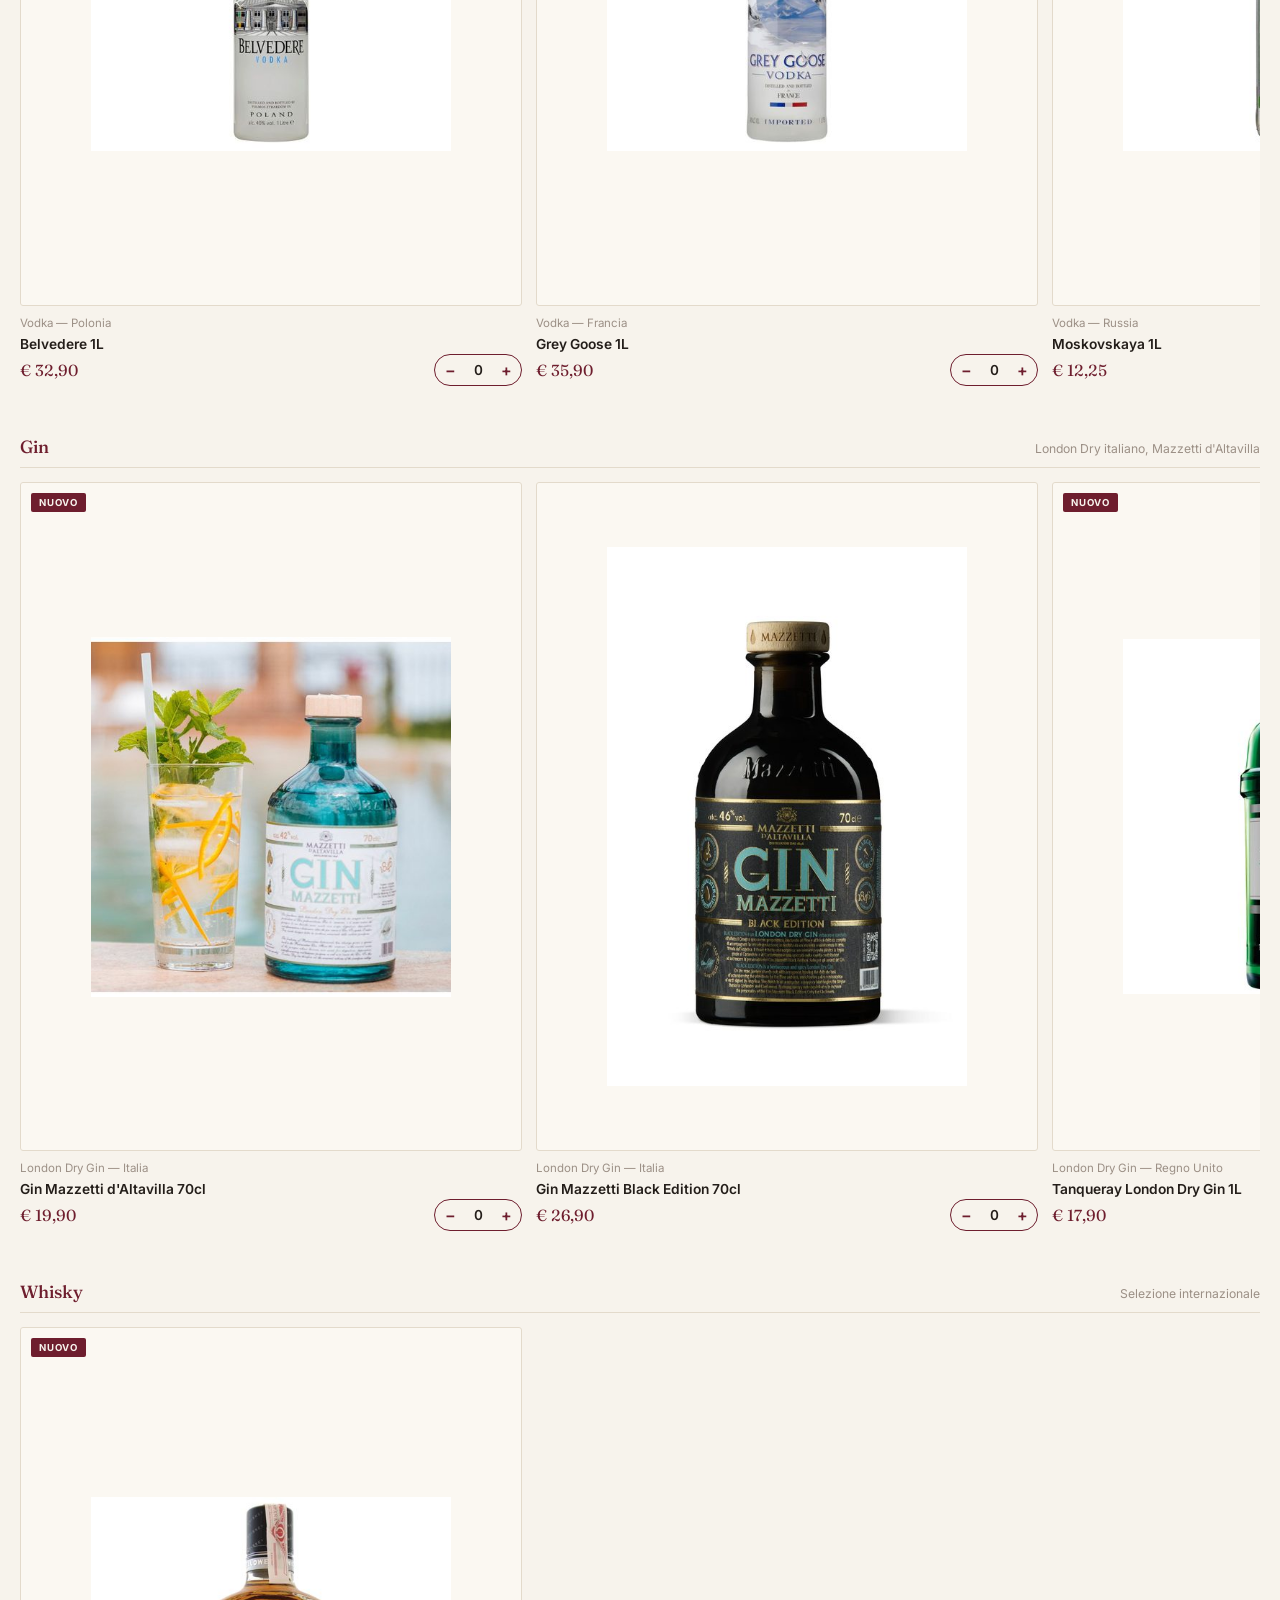
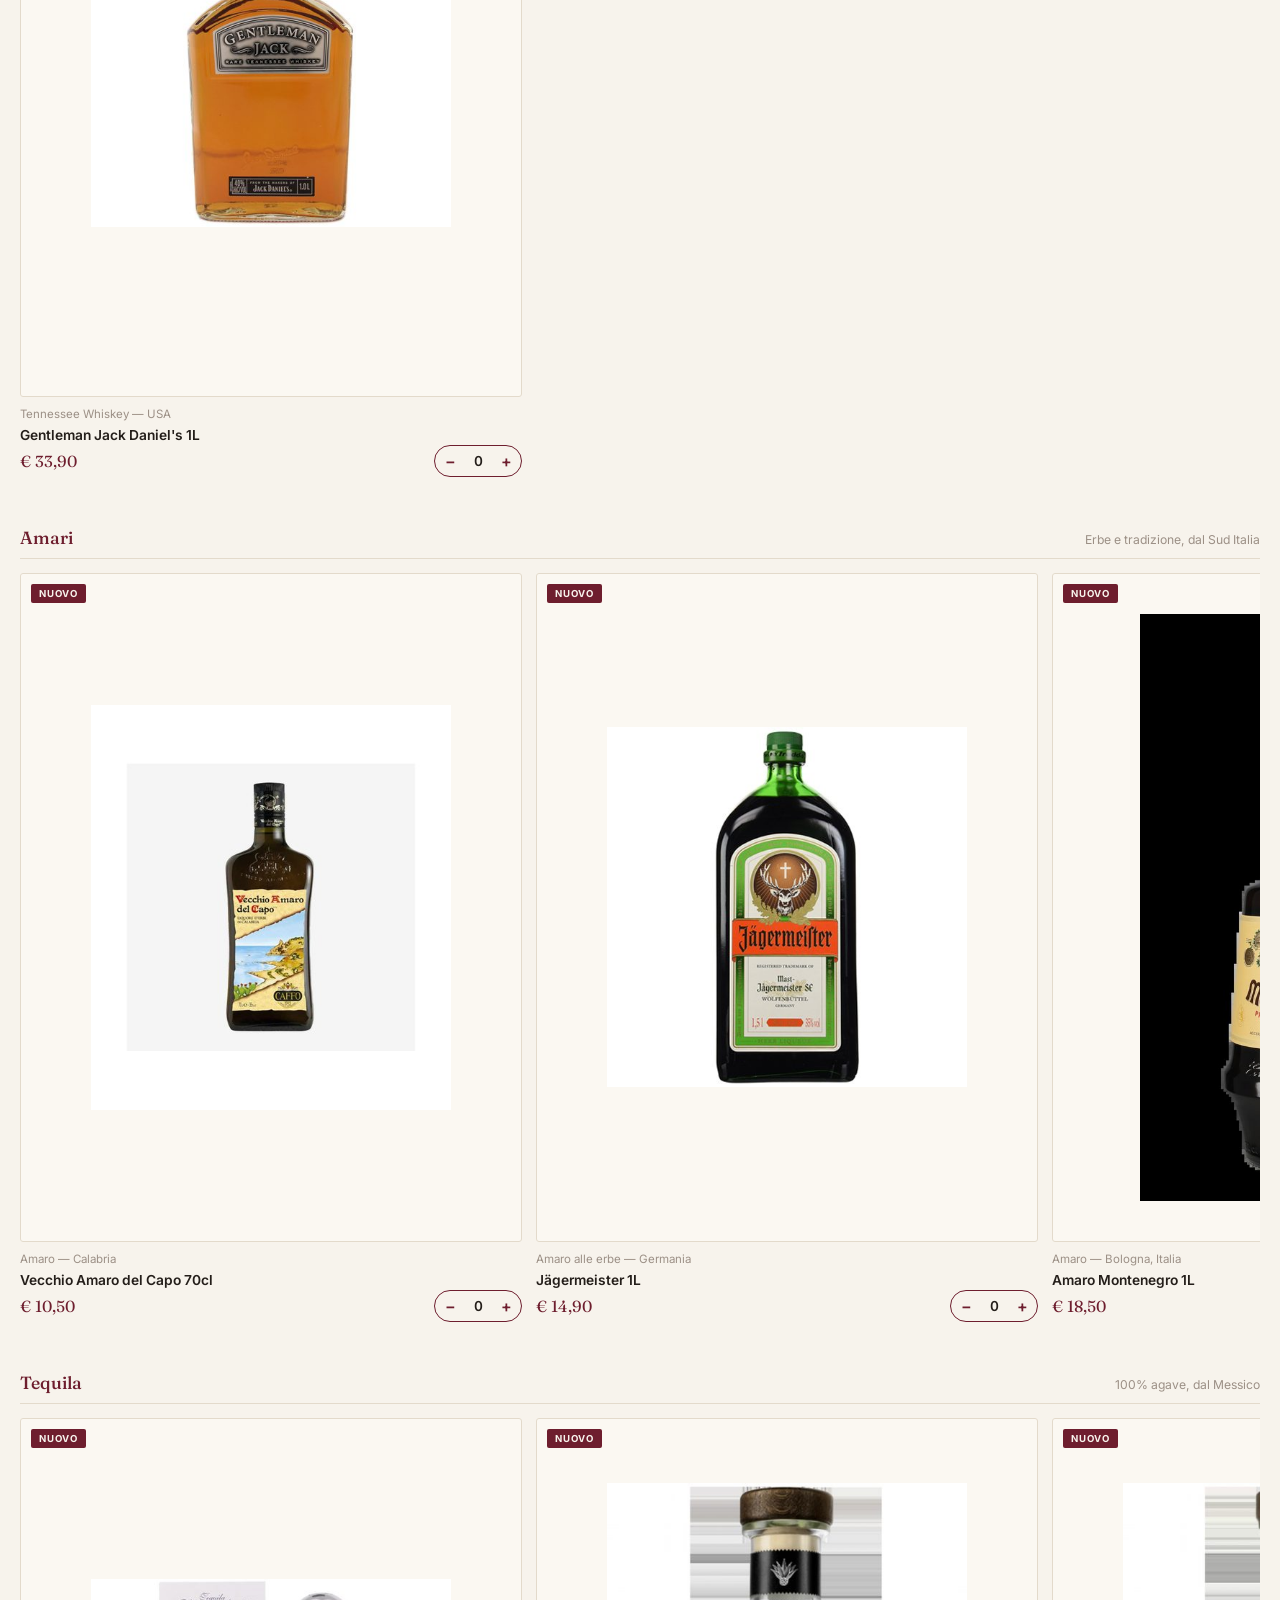
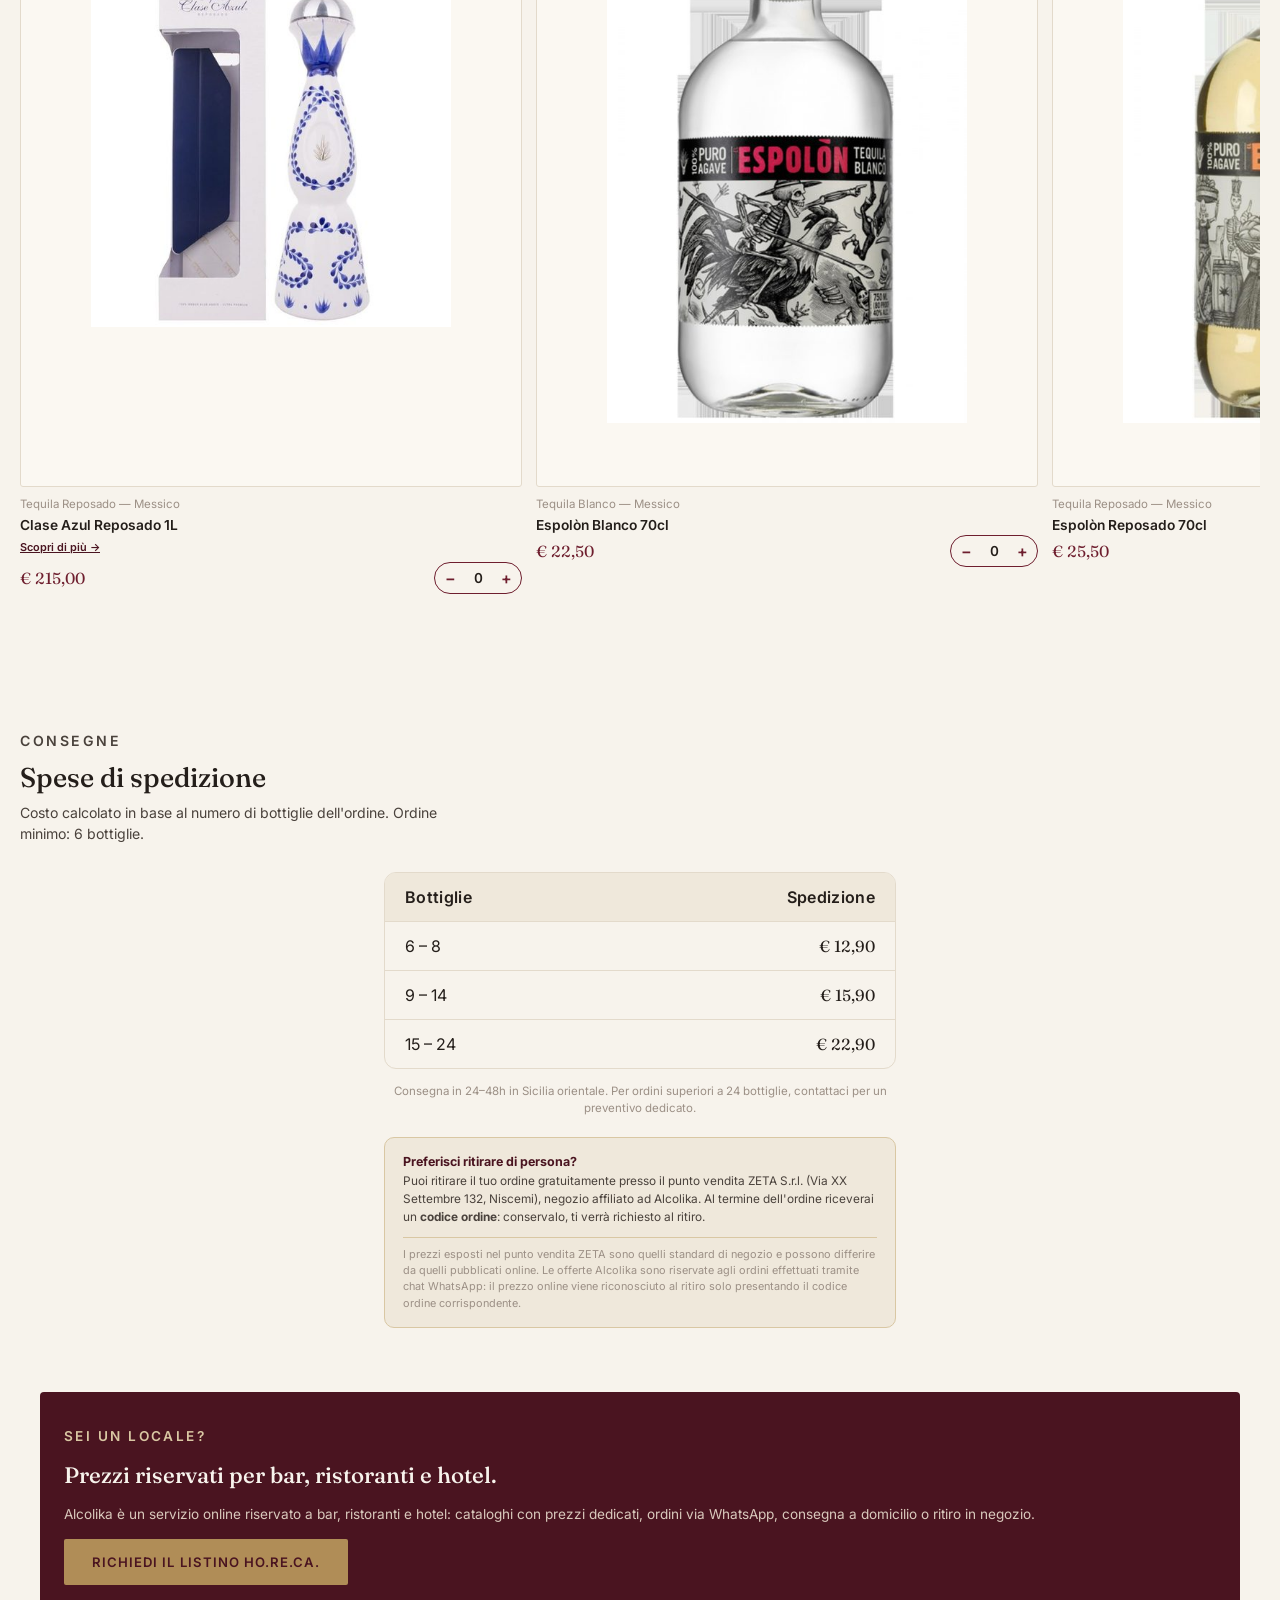
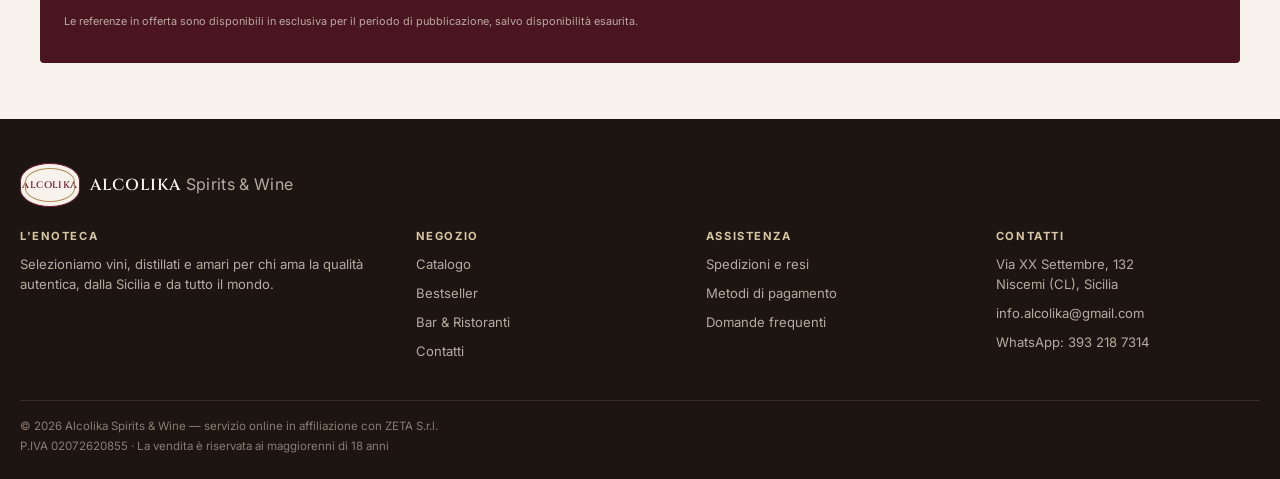
==== commit c21c91bb: "Rename index (43).html to index.html" ====
--- a/index.html
+++ b/index.html
@@ -306,6 +306,30 @@
   }
   .stock-avail{font-size:.68rem;color:var(--stone);margin:2px 0 6px;}
   .stock-avail strong{color:var(--wine-dark);}
+  .recipe-teaser{font-size:.7rem;color:var(--ink-soft);margin:0 0 8px;line-height:1.5;background:#faf6ef;border:1px dashed var(--line);border-radius:4px;padding:6px 8px;}
+  .recipe-teaser strong{color:var(--wine-dark);}
+  .recipe-lock{display:block;font-size:.64rem;color:var(--stone);font-style:italic;margin-top:2px;}
+  .recipe-unlocked{color:#1f7a3d;font-style:normal;font-weight:600;}
+  .recipe-unlock-modal{max-width:420px;text-align:left;}
+  .recipe-unlock-modal h4{text-align:center;margin:0 0 6px;}
+  .recipe-unlock-modal .rum-sub{text-align:center;font-size:.78rem;color:var(--stone);margin:0 0 16px;}
+  .recipe-unlock-list{max-height:50vh;overflow-y:auto;margin-bottom:16px;}
+  .recipe-unlock-item{border-bottom:1px solid var(--line);padding:10px 0;}
+  .recipe-unlock-item:last-child{border-bottom:none;}
+  .recipe-unlock-item h5{font-size:.86rem;margin:0 0 4px;color:var(--wine-dark);}
+  .recipe-unlock-item .rui-product{font-size:.68rem;color:var(--stone);margin:0 0 6px;}
+  .recipe-unlock-item ul{margin:0 0 6px 18px;padding:0;font-size:.78rem;line-height:1.5;}
+  .recipe-unlock-item .rui-prep{font-size:.76rem;color:var(--ink-soft);line-height:1.5;margin:0;}
+  .recipe-unlock-continue{
+    display:block;width:100%;text-align:center;background:var(--wine-dark);color:#fff;
+    padding:12px;border-radius:4px;font-weight:600;font-size:.85rem;text-decoration:none;border:none;cursor:pointer;
+  }
+  .recipe-unlock-continue:hover{background:var(--wine);}
+  .cashback-banner{
+    background:#fff3e0;border:1px solid #e8c48a;border-radius:6px;
+    padding:10px 14px;font-size:.82rem;color:var(--ink-soft);margin-top:10px;
+  }
+  .cashback-banner strong{color:var(--wine-dark);}
   .add-btn{
     width:30px;height:30px;border-radius:50%;border:1px solid var(--wine);
     color:var(--wine);font-size:1.1rem;display:flex;align-items:center;justify-content:center;
@@ -651,6 +675,7 @@
       <p class="eyebrow">Offerta N° BS-2026/34 · valida dal 01/10/2026 al 15/10/2026</p>
       <h2 class="serif">Offerta della Settimana</h2>
       <p>Selezione Autunno 2026 — 26 referenze ad altissima rotazione, disponibilità immediata. Prezzi IVA 22% inclusa, ordine minimo 1 cartone per referenza.</p>
+      <p class="cashback-banner">🎁 <strong>Cashback 5%</strong> sull'imponibile a partire dal tuo secondo ordine — il credito ti viene riconosciuto direttamente da ZETA S.r.l., contattaci per i dettagli.</p>
     </div>
     <div class="subcat-block">
       <div class="subcat-head">
@@ -665,7 +690,7 @@
         </div>
         <p class="cat">Rum speziato — Caraibi</p>
         <h5>Captain Morgan Original Spiced Gold 1L</h5>
-        <p class="stock-avail">Disponibilità: <strong>140</strong> pz</p><div class="price-row"><div class="price-block"><span class="price-old">€ 15,83</span><span class="price serif">€ 12,35</span><span class="badge-discount">-22%</span></div><div class="qty-stepper" data-name="Captain Morgan Original Spiced Gold 1L" data-price="12.35"><button class="qty-btn qty-minus" aria-label="Diminuisci quantità">−</button><span class="qty-value">0</span><button class="qty-btn qty-plus" aria-label="Aumenta quantità">+</button></div></div><div class="item-subtotal" data-subtotal-for="Captain Morgan Original Spiced Gold 1L">Subtotale: € 0,00</div>
+        <p class="stock-avail">Disponibilità: <strong>140</strong> pz</p><p class="recipe-teaser" data-recipe="Captain Morgan Original Spiced Gold 1L">🍸 <strong>Captain's Cola</strong>: Captain Morgan Spiced Gold, Cola q.b.… <span class="recipe-lock">🔒 sbloccata dopo la conferma dell’ordine</span></p><div class="price-row"><div class="price-block"><span class="price-old">€ 16,62</span><span class="price serif">€ 12,97</span><span class="badge-discount">-22%</span></div><div class="qty-stepper" data-name="Captain Morgan Original Spiced Gold 1L" data-price="12.97"><button class="qty-btn qty-minus" aria-label="Diminuisci quantità">−</button><span class="qty-value">0</span><button class="qty-btn qty-plus" aria-label="Aumenta quantità">+</button></div></div><div class="item-subtotal" data-subtotal-for="Captain Morgan Original Spiced Gold 1L">Subtotale: € 0,00</div>
       </div>
 <div class="product-card">
         <div class="product-thumb">
@@ -674,7 +699,7 @@
         </div>
         <p class="cat">Rum austriaco</p>
         <h5>Stroh Original 80 70cl</h5>
-        <p class="stock-avail">Disponibilità: <strong>95</strong> pz</p><div class="price-row"><div class="price-block"><span class="price-old">€ 23,33</span><span class="price serif">€ 17,50</span><span class="badge-discount">-25%</span></div><div class="qty-stepper" data-name="Stroh Original 80 70cl" data-price="17.50"><button class="qty-btn qty-minus" aria-label="Diminuisci quantità">−</button><span class="qty-value">0</span><button class="qty-btn qty-plus" aria-label="Aumenta quantità">+</button></div></div><div class="item-subtotal" data-subtotal-for="Stroh Original 80 70cl">Subtotale: € 0,00</div>
+        <p class="stock-avail">Disponibilità: <strong>95</strong> pz</p><p class="recipe-teaser" data-recipe="Stroh Original 80 70cl">🍸 <strong>Stroh Hot Toddy</strong>: Stroh Original 80, Tè caldo o acqua calda… <span class="recipe-lock">🔒 sbloccata dopo la conferma dell’ordine</span></p><div class="price-row"><div class="price-block"><span class="price-old">€ 24,50</span><span class="price serif">€ 18,38</span><span class="badge-discount">-25%</span></div><div class="qty-stepper" data-name="Stroh Original 80 70cl" data-price="18.38"><button class="qty-btn qty-minus" aria-label="Diminuisci quantità">−</button><span class="qty-value">0</span><button class="qty-btn qty-plus" aria-label="Aumenta quantità">+</button></div></div><div class="item-subtotal" data-subtotal-for="Stroh Original 80 70cl">Subtotale: € 0,00</div>
       </div>
 <div class="product-card">
         <div class="product-thumb">
@@ -683,7 +708,7 @@
         </div>
         <p class="cat">Rum premium — Filippine (astuccio)</p>
         <h5>Don Papa Baroko 70cl</h5>
-        <p class="stock-avail">Disponibilità: <strong>223</strong> pz</p><div class="price-row"><div class="price-block"><span class="price-old">€ 35,97</span><span class="price serif">€ 25,90</span><span class="badge-discount">-28%</span></div><div class="qty-stepper" data-name="Don Papa Baroko 70cl" data-price="25.90"><button class="qty-btn qty-minus" aria-label="Diminuisci quantità">−</button><span class="qty-value">0</span><button class="qty-btn qty-plus" aria-label="Aumenta quantità">+</button></div></div><div class="item-subtotal" data-subtotal-for="Don Papa Baroko 70cl">Subtotale: € 0,00</div>
+        <p class="stock-avail">Disponibilità: <strong>223</strong> pz</p><p class="recipe-teaser" data-recipe="Don Papa Baroko 70cl">🍸 <strong>Baroko Sour</strong>: Don Papa Baroko, succo di lime… <span class="recipe-lock">🔒 sbloccata dopo la conferma dell’ordine</span></p><div class="price-row"><div class="price-block"><span class="price-old">€ 37,77</span><span class="price serif">€ 27,20</span><span class="badge-discount">-28%</span></div><div class="qty-stepper" data-name="Don Papa Baroko 70cl" data-price="27.20"><button class="qty-btn qty-minus" aria-label="Diminuisci quantità">−</button><span class="qty-value">0</span><button class="qty-btn qty-plus" aria-label="Aumenta quantità">+</button></div></div><div class="item-subtotal" data-subtotal-for="Don Papa Baroko 70cl">Subtotale: € 0,00</div>
       </div>
 <div class="product-card">
         <div class="product-thumb">
@@ -692,7 +717,7 @@
         </div>
         <p class="cat">Rum premium — Venezuela (astuccio)</p>
         <h5>Diplomático Reserva Exclusiva 70cl</h5>
-        <p class="stock-avail">Disponibilità: <strong>208</strong> pz</p><div class="price-row"><div class="price-block"><span class="price-old">€ 37,54</span><span class="price serif">€ 25,90</span><span class="badge-discount">-31%</span></div><div class="qty-stepper" data-name="Diplomático Reserva Exclusiva 70cl" data-price="25.90"><button class="qty-btn qty-minus" aria-label="Diminuisci quantità">−</button><span class="qty-value">0</span><button class="qty-btn qty-plus" aria-label="Aumenta quantità">+</button></div></div><div class="item-subtotal" data-subtotal-for="Diplomático Reserva Exclusiva 70cl">Subtotale: € 0,00</div>
+        <p class="stock-avail">Disponibilità: <strong>208</strong> pz</p><p class="recipe-teaser" data-recipe="Diplomático Reserva Exclusiva 70cl">🍸 <strong>Rum Old Fashioned</strong>: plomático Reserva Exclusiva, Angostura… <span class="recipe-lock">🔒 sbloccata dopo la conferma dell’ordine</span></p><div class="price-row"><div class="price-block"><span class="price-old">€ 39,42</span><span class="price serif">€ 27,20</span><span class="badge-discount">-31%</span></div><div class="qty-stepper" data-name="Diplomático Reserva Exclusiva 70cl" data-price="27.20"><button class="qty-btn qty-minus" aria-label="Diminuisci quantità">−</button><span class="qty-value">0</span><button class="qty-btn qty-plus" aria-label="Aumenta quantità">+</button></div></div><div class="item-subtotal" data-subtotal-for="Diplomático Reserva Exclusiva 70cl">Subtotale: € 0,00</div>
       </div>
 <div class="product-card">
         <div class="product-thumb">
@@ -701,7 +726,7 @@
         </div>
         <p class="cat">Liquore al caffè — Messico</p>
         <h5>Patrón XO Cafe 70cl</h5>
-        <p class="stock-avail">Disponibilità: <strong>197</strong> pz</p><div class="price-row"><div class="price-block"><span class="price-old">€ 44,08</span><span class="price serif">€ 33,50</span><span class="badge-discount">-24%</span></div><div class="qty-stepper" data-name="Patrón XO Cafe 70cl" data-price="33.50"><button class="qty-btn qty-minus" aria-label="Diminuisci quantità">−</button><span class="qty-value">0</span><button class="qty-btn qty-plus" aria-label="Aumenta quantità">+</button></div></div><div class="item-subtotal" data-subtotal-for="Patrón XO Cafe 70cl">Subtotale: € 0,00</div>
+        <p class="stock-avail">Disponibilità: <strong>197</strong> pz</p><p class="recipe-teaser" data-recipe="Patrón XO Cafe 70cl">🍸 <strong>XO Espresso Martini</strong>: Patrón XO Cafe, vodka… <span class="recipe-lock">🔒 sbloccata dopo la conferma dell’ordine</span></p><div class="price-row"><div class="price-block"><span class="price-old">€ 46,28</span><span class="price serif">€ 35,18</span><span class="badge-discount">-24%</span></div><div class="qty-stepper" data-name="Patrón XO Cafe 70cl" data-price="35.18"><button class="qty-btn qty-minus" aria-label="Diminuisci quantità">−</button><span class="qty-value">0</span><button class="qty-btn qty-plus" aria-label="Aumenta quantità">+</button></div></div><div class="item-subtotal" data-subtotal-for="Patrón XO Cafe 70cl">Subtotale: € 0,00</div>
       </div>
 <div class="product-card">
         <div class="product-thumb">
@@ -710,7 +735,7 @@
         </div>
         <p class="cat">Liquore d'erbe — Francia</p>
         <h5>D.O.M. Bénédictine 70cl</h5>
-        <p class="stock-avail">Disponibilità: <strong>154</strong> pz</p><div class="price-row"><div class="price-block"><span class="price-old">€ 30,82</span><span class="price serif">€ 22,50</span><span class="badge-discount">-27%</span></div><div class="qty-stepper" data-name="D.O.M. Bénédictine 70cl" data-price="22.50"><button class="qty-btn qty-minus" aria-label="Diminuisci quantità">−</button><span class="qty-value">0</span><button class="qty-btn qty-plus" aria-label="Aumenta quantità">+</button></div></div><div class="item-subtotal" data-subtotal-for="D.O.M. Bénédictine 70cl">Subtotale: € 0,00</div>
+        <p class="stock-avail">Disponibilità: <strong>154</strong> pz</p><p class="recipe-teaser" data-recipe="D.O.M. Bénédictine 70cl">🍸 <strong>Bénédictine Sour</strong>: D.O.M. Bénédictine, succo di limone… <span class="recipe-lock">🔒 sbloccata dopo la conferma dell’ordine</span></p><div class="price-row"><div class="price-block"><span class="price-old">€ 32,36</span><span class="price serif">€ 23,62</span><span class="badge-discount">-27%</span></div><div class="qty-stepper" data-name="D.O.M. Bénédictine 70cl" data-price="23.62"><button class="qty-btn qty-minus" aria-label="Diminuisci quantità">−</button><span class="qty-value">0</span><button class="qty-btn qty-plus" aria-label="Aumenta quantità">+</button></div></div><div class="item-subtotal" data-subtotal-for="D.O.M. Bénédictine 70cl">Subtotale: € 0,00</div>
       </div>
 <div class="product-card">
         <div class="product-thumb">
@@ -719,7 +744,7 @@
         </div>
         <p class="cat">Whisky giapponese (astuccio)</p>
         <h5>Nikka From The Barrel 50cl</h5>
-        <p class="stock-avail">Disponibilità: <strong>135</strong> pz</p><div class="price-row"><div class="price-block"><span class="price-old">€ 46,43</span><span class="price serif">€ 32,50</span><span class="badge-discount">-30%</span></div><div class="qty-stepper" data-name="Nikka From The Barrel 50cl" data-price="32.50"><button class="qty-btn qty-minus" aria-label="Diminuisci quantità">−</button><span class="qty-value">0</span><button class="qty-btn qty-plus" aria-label="Aumenta quantità">+</button></div></div><div class="item-subtotal" data-subtotal-for="Nikka From The Barrel 50cl">Subtotale: € 0,00</div>
+        <p class="stock-avail">Disponibilità: <strong>135</strong> pz</p><p class="recipe-teaser" data-recipe="Nikka From The Barrel 50cl">🍸 <strong>Nikka Highball</strong>: Nikka From The Barrel, Soda water ghiacciata… <span class="recipe-lock">🔒 sbloccata dopo la conferma dell’ordine</span></p><div class="price-row"><div class="price-block"><span class="price-old">€ 48,75</span><span class="price serif">€ 34,12</span><span class="badge-discount">-30%</span></div><div class="qty-stepper" data-name="Nikka From The Barrel 50cl" data-price="34.12"><button class="qty-btn qty-minus" aria-label="Diminuisci quantità">−</button><span class="qty-value">0</span><button class="qty-btn qty-plus" aria-label="Aumenta quantità">+</button></div></div><div class="item-subtotal" data-subtotal-for="Nikka From The Barrel 50cl">Subtotale: € 0,00</div>
       </div>
 <div class="product-card">
         <div class="product-thumb">
@@ -728,7 +753,7 @@
         </div>
         <p class="cat">Rum giapponese (astuccio)</p>
         <h5>Ryoma 7 Years 70cl</h5>
-        <p class="stock-avail">Disponibilità: <strong>362</strong> pz</p><div class="price-row"><div class="price-block"><span class="price-old">€ 46,62</span><span class="price serif">€ 35,90</span><span class="badge-discount">-23%</span></div><div class="qty-stepper" data-name="Ryoma 7 Years 70cl" data-price="35.90"><button class="qty-btn qty-minus" aria-label="Diminuisci quantità">−</button><span class="qty-value">0</span><button class="qty-btn qty-plus" aria-label="Aumenta quantità">+</button></div></div><div class="item-subtotal" data-subtotal-for="Ryoma 7 Years 70cl">Subtotale: € 0,00</div>
+        <p class="stock-avail">Disponibilità: <strong>362</strong> pz</p><p class="recipe-teaser" data-recipe="Ryoma 7 Years 70cl">🍸 <strong>Ryoma Daiquiri</strong>: Ryoma 7 Years, succo di lime… <span class="recipe-lock">🔒 sbloccata dopo la conferma dell’ordine</span></p><div class="price-row"><div class="price-block"><span class="price-old">€ 48,95</span><span class="price serif">€ 37,70</span><span class="badge-discount">-23%</span></div><div class="qty-stepper" data-name="Ryoma 7 Years 70cl" data-price="37.70"><button class="qty-btn qty-minus" aria-label="Diminuisci quantità">−</button><span class="qty-value">0</span><button class="qty-btn qty-plus" aria-label="Aumenta quantità">+</button></div></div><div class="item-subtotal" data-subtotal-for="Ryoma 7 Years 70cl">Subtotale: € 0,00</div>
       </div>
 <div class="product-card">
         <div class="product-thumb">
@@ -737,7 +762,7 @@
         </div>
         <p class="cat">Rum super premium — Guatemala</p>
         <h5>Ron Zacapa 23 Solera Gran Reserva 1L</h5>
-        <p class="stock-avail">Disponibilità: <strong>127</strong> pz</p><div class="price-row"><div class="price-block"><span class="price-old">€ 62,84</span><span class="price serif">€ 46,50</span><span class="badge-discount">-26%</span></div><div class="qty-stepper" data-name="Ron Zacapa 23 Solera Gran Reserva 1L" data-price="46.50"><button class="qty-btn qty-minus" aria-label="Diminuisci quantità">−</button><span class="qty-value">0</span><button class="qty-btn qty-plus" aria-label="Aumenta quantità">+</button></div></div><div class="item-subtotal" data-subtotal-for="Ron Zacapa 23 Solera Gran Reserva 1L">Subtotale: € 0,00</div>
+        <p class="stock-avail">Disponibilità: <strong>127</strong> pz</p><p class="recipe-teaser" data-recipe="Ron Zacapa 23 Solera Gran Reserva 1L">🍸 <strong>Zacapa Old Fashioned</strong>: Ron Zacapa 23, Angostura… <span class="recipe-lock">🔒 sbloccata dopo la conferma dell’ordine</span></p><div class="price-row"><div class="price-block"><span class="price-old">€ 65,98</span><span class="price serif">€ 48,83</span><span class="badge-discount">-26%</span></div><div class="qty-stepper" data-name="Ron Zacapa 23 Solera Gran Reserva 1L" data-price="48.83"><button class="qty-btn qty-minus" aria-label="Diminuisci quantità">−</button><span class="qty-value">0</span><button class="qty-btn qty-plus" aria-label="Aumenta quantità">+</button></div></div><div class="item-subtotal" data-subtotal-for="Ron Zacapa 23 Solera Gran Reserva 1L">Subtotale: € 0,00</div>
       </div>
       </div>
     </div>
@@ -754,7 +779,7 @@
         </div>
         <p class="cat">Vodka aromatizzata — Polonia</p>
         <h5>Żubrówka Bison Grass 1L</h5>
-        <p class="stock-avail">Disponibilità: <strong>385</strong> pz</p><div class="price-row"><div class="price-block"><span class="price-old">€ 17,25</span><span class="price serif">€ 12,25</span><span class="badge-discount">-29%</span></div><div class="qty-stepper" data-name="Żubrówka Bison Grass 1L" data-price="12.25"><button class="qty-btn qty-minus" aria-label="Diminuisci quantità">−</button><span class="qty-value">0</span><button class="qty-btn qty-plus" aria-label="Aumenta quantità">+</button></div></div><div class="item-subtotal" data-subtotal-for="Żubrówka Bison Grass 1L">Subtotale: € 0,00</div>
+        <p class="stock-avail">Disponibilità: <strong>385</strong> pz</p><p class="recipe-teaser" data-recipe="Żubrówka Bison Grass 1L">🍸 <strong>Szarlotka</strong>: Żubrówka Bison Grass, succo di mela… <span class="recipe-lock">🔒 sbloccata dopo la conferma dell’ordine</span></p><div class="price-row"><div class="price-block"><span class="price-old">€ 18,11</span><span class="price serif">€ 12,86</span><span class="badge-discount">-29%</span></div><div class="qty-stepper" data-name="Żubrówka Bison Grass 1L" data-price="12.86"><button class="qty-btn qty-minus" aria-label="Diminuisci quantità">−</button><span class="qty-value">0</span><button class="qty-btn qty-plus" aria-label="Aumenta quantità">+</button></div></div><div class="item-subtotal" data-subtotal-for="Żubrówka Bison Grass 1L">Subtotale: € 0,00</div>
       </div>
 <div class="product-card">
         <div class="product-thumb">
@@ -763,7 +788,7 @@
         </div>
         <p class="cat">Vodka premium — Polonia</p>
         <h5>Belvedere Pure Vodka 1L</h5>
-        <p class="stock-avail">Disponibilità: <strong>299</strong> pz</p><div class="price-row"><div class="price-block"><span class="price-old">€ 37,44</span><span class="price serif">€ 29,20</span><span class="badge-discount">-22%</span></div><div class="qty-stepper" data-name="Belvedere Pure Vodka 1L" data-price="29.20"><button class="qty-btn qty-minus" aria-label="Diminuisci quantità">−</button><span class="qty-value">0</span><button class="qty-btn qty-plus" aria-label="Aumenta quantità">+</button></div></div><div class="item-subtotal" data-subtotal-for="Belvedere Pure Vodka 1L">Subtotale: € 0,00</div>
+        <p class="stock-avail">Disponibilità: <strong>299</strong> pz</p><p class="recipe-teaser" data-recipe="Belvedere Pure Vodka 1L">🍸 <strong>Vodka Martini</strong>: Belvedere Pure Vodka, vermouth secco… <span class="recipe-lock">🔒 sbloccata dopo la conferma dell’ordine</span></p><div class="price-row"><div class="price-block"><span class="price-old">€ 39,31</span><span class="price serif">€ 30,66</span><span class="badge-discount">-22%</span></div><div class="qty-stepper" data-name="Belvedere Pure Vodka 1L" data-price="30.66"><button class="qty-btn qty-minus" aria-label="Diminuisci quantità">−</button><span class="qty-value">0</span><button class="qty-btn qty-plus" aria-label="Aumenta quantità">+</button></div></div><div class="item-subtotal" data-subtotal-for="Belvedere Pure Vodka 1L">Subtotale: € 0,00</div>
       </div>
 <div class="product-card">
         <div class="product-thumb">
@@ -772,7 +797,7 @@
         </div>
         <p class="cat">Vodka premium — Francia</p>
         <h5>Grey Goose L'Orange 1L</h5>
-        <p class="stock-avail">Disponibilità: <strong>99</strong> pz</p><div class="price-row"><div class="price-block"><span class="price-old">€ 47,87</span><span class="price serif">€ 35,90</span><span class="badge-discount">-25%</span></div><div class="qty-stepper" data-name="Grey Goose L'Orange 1L" data-price="35.90"><button class="qty-btn qty-minus" aria-label="Diminuisci quantità">−</button><span class="qty-value">0</span><button class="qty-btn qty-plus" aria-label="Aumenta quantità">+</button></div></div><div class="item-subtotal" data-subtotal-for="Grey Goose L'Orange 1L">Subtotale: € 0,00</div>
+        <p class="stock-avail">Disponibilità: <strong>99</strong> pz</p><p class="recipe-teaser" data-recipe="Grey Goose L'Orange 1L">🍸 <strong>Le Fizz all'Arancia</strong>: Grey Goose L'Orange, Soda water… <span class="recipe-lock">🔒 sbloccata dopo la conferma dell’ordine</span></p><div class="price-row"><div class="price-block"><span class="price-old">€ 50,26</span><span class="price serif">€ 37,70</span><span class="badge-discount">-25%</span></div><div class="qty-stepper" data-name="Grey Goose L'Orange 1L" data-price="37.70"><button class="qty-btn qty-minus" aria-label="Diminuisci quantità">−</button><span class="qty-value">0</span><button class="qty-btn qty-plus" aria-label="Aumenta quantità">+</button></div></div><div class="item-subtotal" data-subtotal-for="Grey Goose L'Orange 1L">Subtotale: € 0,00</div>
       </div>
 <div class="product-card">
         <div class="product-thumb">
@@ -781,7 +806,7 @@
         </div>
         <p class="cat">Vodka premium — Francia</p>
         <h5>Grey Goose Berry Rouge 1L</h5>
-        <p class="stock-avail">Disponibilità: <strong>98</strong> pz</p><div class="price-row"><div class="price-block"><span class="price-old">€ 51,25</span><span class="price serif">€ 36,90</span><span class="badge-discount">-28%</span></div><div class="qty-stepper" data-name="Grey Goose Berry Rouge 1L" data-price="36.90"><button class="qty-btn qty-minus" aria-label="Diminuisci quantità">−</button><span class="qty-value">0</span><button class="qty-btn qty-plus" aria-label="Aumenta quantità">+</button></div></div><div class="item-subtotal" data-subtotal-for="Grey Goose Berry Rouge 1L">Subtotale: € 0,00</div>
+        <p class="stock-avail">Disponibilità: <strong>98</strong> pz</p><p class="recipe-teaser" data-recipe="Grey Goose Berry Rouge 1L">🍸 <strong>Berry Rouge Cooler</strong>: Grey Goose Berry Rouge, Succo di mirtillo q.b.… <span class="recipe-lock">🔒 sbloccata dopo la conferma dell’ordine</span></p><div class="price-row"><div class="price-block"><span class="price-old">€ 53,81</span><span class="price serif">€ 38,74</span><span class="badge-discount">-28%</span></div><div class="qty-stepper" data-name="Grey Goose Berry Rouge 1L" data-price="38.74"><button class="qty-btn qty-minus" aria-label="Diminuisci quantità">−</button><span class="qty-value">0</span><button class="qty-btn qty-plus" aria-label="Aumenta quantità">+</button></div></div><div class="item-subtotal" data-subtotal-for="Grey Goose Berry Rouge 1L">Subtotale: € 0,00</div>
       </div>
 <div class="product-card">
         <div class="product-thumb">
@@ -790,7 +815,7 @@
         </div>
         <p class="cat">Gin — Inghilterra</p>
         <h5>Martin Miller's Original 70cl</h5>
-        <p class="stock-avail">Disponibilità: <strong>130</strong> pz</p><div class="price-row"><div class="price-block"><span class="price-old">€ 28,70</span><span class="price serif">€ 19,80</span><span class="badge-discount">-31%</span></div><div class="qty-stepper" data-name="Martin Miller's Original 70cl" data-price="19.80"><button class="qty-btn qty-minus" aria-label="Diminuisci quantità">−</button><span class="qty-value">0</span><button class="qty-btn qty-plus" aria-label="Aumenta quantità">+</button></div></div><div class="item-subtotal" data-subtotal-for="Martin Miller's Original 70cl">Subtotale: € 0,00</div>
+        <p class="stock-avail">Disponibilità: <strong>130</strong> pz</p><p class="recipe-teaser" data-recipe="Martin Miller's Original 70cl">🍸 <strong>Miller's Tonic</strong>: Martin Miller's Original, Tonica premium q.b.… <span class="recipe-lock">🔒 sbloccata dopo la conferma dell’ordine</span></p><div class="price-row"><div class="price-block"><span class="price-old">€ 30,14</span><span class="price serif">€ 20,79</span><span class="badge-discount">-31%</span></div><div class="qty-stepper" data-name="Martin Miller's Original 70cl" data-price="20.79"><button class="qty-btn qty-minus" aria-label="Diminuisci quantità">−</button><span class="qty-value">0</span><button class="qty-btn qty-plus" aria-label="Aumenta quantità">+</button></div></div><div class="item-subtotal" data-subtotal-for="Martin Miller's Original 70cl">Subtotale: € 0,00</div>
       </div>
 <div class="product-card">
         <div class="product-thumb">
@@ -799,7 +824,7 @@
         </div>
         <p class="cat">Gin — Inghilterra</p>
         <h5>The London N°1 Original Blue Gin 1L</h5>
-        <p class="stock-avail">Disponibilità: <strong>194</strong> pz</p><div class="price-row"><div class="price-block"><span class="price-old">€ 36,18</span><span class="price serif">€ 27,50</span><span class="badge-discount">-24%</span></div><div class="qty-stepper" data-name="The London N°1 Original Blue Gin 1L" data-price="27.50"><button class="qty-btn qty-minus" aria-label="Diminuisci quantità">−</button><span class="qty-value">0</span><button class="qty-btn qty-plus" aria-label="Aumenta quantità">+</button></div></div><div class="item-subtotal" data-subtotal-for="The London N°1 Original Blue Gin 1L">Subtotale: € 0,00</div>
+        <p class="stock-avail">Disponibilità: <strong>194</strong> pz</p><p class="recipe-teaser" data-recipe="The London N°1 Original Blue Gin 1L">🍸 <strong>Blue Lady</strong>: London N°1 Blue Gin, Tonica q.b.… <span class="recipe-lock">🔒 sbloccata dopo la conferma dell’ordine</span></p><div class="price-row"><div class="price-block"><span class="price-old">€ 37,99</span><span class="price serif">€ 28,88</span><span class="badge-discount">-24%</span></div><div class="qty-stepper" data-name="The London N°1 Original Blue Gin 1L" data-price="28.88"><button class="qty-btn qty-minus" aria-label="Diminuisci quantità">−</button><span class="qty-value">0</span><button class="qty-btn qty-plus" aria-label="Aumenta quantità">+</button></div></div><div class="item-subtotal" data-subtotal-for="The London N°1 Original Blue Gin 1L">Subtotale: € 0,00</div>
       </div>
 <div class="product-card">
         <div class="product-thumb">
@@ -808,7 +833,7 @@
         </div>
         <p class="cat">Gin — Spagna</p>
         <h5>Nordés Atlantic Galician Gin 1L</h5>
-        <p class="stock-avail">Disponibilità: <strong>202</strong> pz</p><div class="price-row"><div class="price-block"><span class="price-old">€ 37,67</span><span class="price serif">€ 27,50</span><span class="badge-discount">-27%</span></div><div class="qty-stepper" data-name="Nordés Atlantic Galician Gin 1L" data-price="27.50"><button class="qty-btn qty-minus" aria-label="Diminuisci quantità">−</button><span class="qty-value">0</span><button class="qty-btn qty-plus" aria-label="Aumenta quantità">+</button></div></div><div class="item-subtotal" data-subtotal-for="Nordés Atlantic Galician Gin 1L">Subtotale: € 0,00</div>
+        <p class="stock-avail">Disponibilità: <strong>202</strong> pz</p><p class="recipe-teaser" data-recipe="Nordés Atlantic Galician Gin 1L">🍸 <strong>Nordés Tonic</strong>: Nordés Atlantic Galician Gin, Tonica q.b.… <span class="recipe-lock">🔒 sbloccata dopo la conferma dell’ordine</span></p><div class="price-row"><div class="price-block"><span class="price-old">€ 39,55</span><span class="price serif">€ 28,88</span><span class="badge-discount">-27%</span></div><div class="qty-stepper" data-name="Nordés Atlantic Galician Gin 1L" data-price="28.88"><button class="qty-btn qty-minus" aria-label="Diminuisci quantità">−</button><span class="qty-value">0</span><button class="qty-btn qty-plus" aria-label="Aumenta quantità">+</button></div></div><div class="item-subtotal" data-subtotal-for="Nordés Atlantic Galician Gin 1L">Subtotale: € 0,00</div>
       </div>
 <div class="product-card">
         <div class="product-thumb">
@@ -817,7 +842,7 @@
         </div>
         <p class="cat">Cream liqueur — Sudafrica</p>
         <h5>Amarula Cream & Marula Fruit 1L</h5>
-        <p class="stock-avail">Disponibilità: <strong>341</strong> pz</p><div class="price-row"><div class="price-block"><span class="price-old">€ 25,57</span><span class="price serif">€ 17,90</span><span class="badge-discount">-30%</span></div><div class="qty-stepper" data-name="Amarula Cream & Marula Fruit 1L" data-price="17.90"><button class="qty-btn qty-minus" aria-label="Diminuisci quantità">−</button><span class="qty-value">0</span><button class="qty-btn qty-plus" aria-label="Aumenta quantità">+</button></div></div><div class="item-subtotal" data-subtotal-for="Amarula Cream & Marula Fruit 1L">Subtotale: € 0,00</div>
+        <p class="stock-avail">Disponibilità: <strong>341</strong> pz</p><p class="recipe-teaser" data-recipe="Amarula Cream & Marula Fruit 1L">🍸 <strong>Amarula Colada</strong>: Amarula Cream, succo d'ananas… <span class="recipe-lock">🔒 sbloccata dopo la conferma dell’ordine</span></p><div class="price-row"><div class="price-block"><span class="price-old">€ 26,85</span><span class="price serif">€ 18,79</span><span class="badge-discount">-30%</span></div><div class="qty-stepper" data-name="Amarula Cream & Marula Fruit 1L" data-price="18.79"><button class="qty-btn qty-minus" aria-label="Diminuisci quantità">−</button><span class="qty-value">0</span><button class="qty-btn qty-plus" aria-label="Aumenta quantità">+</button></div></div><div class="item-subtotal" data-subtotal-for="Amarula Cream & Marula Fruit 1L">Subtotale: € 0,00</div>
       </div>
 <div class="product-card">
         <div class="product-thumb">
@@ -826,7 +851,7 @@
         </div>
         <p class="cat">Cream liqueur — Irlanda</p>
         <h5>Baileys The Original Irish Cream 1L</h5>
-        <p class="stock-avail">Disponibilità: <strong>391</strong> pz</p><div class="price-row"><div class="price-block"><span class="price-old">€ 18,12</span><span class="price serif">€ 13,95</span><span class="badge-discount">-23%</span></div><div class="qty-stepper" data-name="Baileys The Original Irish Cream 1L" data-price="13.95"><button class="qty-btn qty-minus" aria-label="Diminuisci quantità">−</button><span class="qty-value">0</span><button class="qty-btn qty-plus" aria-label="Aumenta quantità">+</button></div></div><div class="item-subtotal" data-subtotal-for="Baileys The Original Irish Cream 1L">Subtotale: € 0,00</div>
+        <p class="stock-avail">Disponibilità: <strong>391</strong> pz</p><p class="recipe-teaser" data-recipe="Baileys The Original Irish Cream 1L">🍸 <strong>Baileys Espresso</strong>: Baileys Original, caffè espresso… <span class="recipe-lock">🔒 sbloccata dopo la conferma dell’ordine</span></p><div class="price-row"><div class="price-block"><span class="price-old">€ 19,03</span><span class="price serif">€ 14,65</span><span class="badge-discount">-23%</span></div><div class="qty-stepper" data-name="Baileys The Original Irish Cream 1L" data-price="14.65"><button class="qty-btn qty-minus" aria-label="Diminuisci quantità">−</button><span class="qty-value">0</span><button class="qty-btn qty-plus" aria-label="Aumenta quantità">+</button></div></div><div class="item-subtotal" data-subtotal-for="Baileys The Original Irish Cream 1L">Subtotale: € 0,00</div>
       </div>
       </div>
     </div>
@@ -844,7 +869,7 @@
         <p class="cat">Rum super premium — Guatemala (astuccio)</p>
         <h5>Ron Zacapa Heavenly Cask La Pasión 70cl</h5>
         <button type="button" class="product-detail-link" data-detail="zacapa-heavenly">Scopri di più →</button>
-        <p class="stock-avail">Disponibilità: <strong>96</strong> pz</p><div class="price-row"><div class="price-block"><span class="price-old">€ 69,59</span><span class="price serif">€ 51,50</span><span class="badge-discount">-26%</span></div><div class="qty-stepper" data-name="Ron Zacapa Heavenly Cask La Pasión 70cl" data-price="51.50"><button class="qty-btn qty-minus" aria-label="Diminuisci quantità">−</button><span class="qty-value">0</span><button class="qty-btn qty-plus" aria-label="Aumenta quantità">+</button></div></div><div class="item-subtotal" data-subtotal-for="Ron Zacapa Heavenly Cask La Pasión 70cl">Subtotale: € 0,00</div>
+        <p class="stock-avail">Disponibilità: <strong>96</strong> pz</p><p class="recipe-teaser" data-recipe="Ron Zacapa Heavenly Cask La Pasión 70cl">🍸 <strong>Heavenly Old Fashioned</strong>: Ron Zacapa Heavenly Cask, Angostura… <span class="recipe-lock">🔒 sbloccata dopo la conferma dell’ordine</span></p><div class="price-row"><div class="price-block"><span class="price-old">€ 73,07</span><span class="price serif">€ 54,08</span><span class="badge-discount">-26%</span></div><div class="qty-stepper" data-name="Ron Zacapa Heavenly Cask La Pasión 70cl" data-price="54.08"><button class="qty-btn qty-minus" aria-label="Diminuisci quantità">−</button><span class="qty-value">0</span><button class="qty-btn qty-plus" aria-label="Aumenta quantità">+</button></div></div><div class="item-subtotal" data-subtotal-for="Ron Zacapa Heavenly Cask La Pasión 70cl">Subtotale: € 0,00</div>
       </div>
 <div class="product-card">
         <div class="product-thumb">
@@ -854,7 +879,7 @@
         <p class="cat">Rum super premium — Guatemala (decanter)</p>
         <h5>Ron Zacapa XO Solera Gran Reserva Especial 70cl</h5>
         <button type="button" class="product-detail-link" data-detail="zacapa-xo">Scopri di più →</button>
-        <p class="stock-avail">Disponibilità: <strong>370</strong> pz</p><div class="price-row"><div class="price-block"><span class="price-old">€ 125,35</span><span class="price serif">€ 89,00</span><span class="badge-discount">-29%</span></div><div class="qty-stepper" data-name="Ron Zacapa XO Solera Gran Reserva Especial 70cl" data-price="89.00"><button class="qty-btn qty-minus" aria-label="Diminuisci quantità">−</button><span class="qty-value">0</span><button class="qty-btn qty-plus" aria-label="Aumenta quantità">+</button></div></div><div class="item-subtotal" data-subtotal-for="Ron Zacapa XO Solera Gran Reserva Especial 70cl">Subtotale: € 0,00</div>
+        <p class="stock-avail">Disponibilità: <strong>370</strong> pz</p><p class="recipe-teaser" data-recipe="Ron Zacapa XO Solera Gran Reserva Especial 70cl">🍸 <strong>XO Sipper</strong>: Ron Zacapa XO, ghiaccio grande… <span class="recipe-lock">🔒 sbloccata dopo la conferma dell’ordine</span></p><div class="price-row"><div class="price-block"><span class="price-old">€ 131,62</span><span class="price serif">€ 93,45</span><span class="badge-discount">-29%</span></div><div class="qty-stepper" data-name="Ron Zacapa XO Solera Gran Reserva Especial 70cl" data-price="93.45"><button class="qty-btn qty-minus" aria-label="Diminuisci quantità">−</button><span class="qty-value">0</span><button class="qty-btn qty-plus" aria-label="Aumenta quantità">+</button></div></div><div class="item-subtotal" data-subtotal-for="Ron Zacapa XO Solera Gran Reserva Especial 70cl">Subtotale: € 0,00</div>
       </div>
 <div class="product-card">
         <div class="product-thumb">
@@ -864,7 +889,7 @@
         <p class="cat">Blended scotch — Scozia (astuccio)</p>
         <h5>Johnnie Walker Blue Label 70cl</h5>
         <button type="button" class="product-detail-link" data-detail="jw-blue">Scopri di più →</button>
-        <p class="stock-avail">Disponibilità: <strong>184</strong> pz</p><div class="price-row"><div class="price-block"><span class="price-old">€ 178,85</span><span class="price serif">€ 139,50</span><span class="badge-discount">-22%</span></div><div class="qty-stepper" data-name="Johnnie Walker Blue Label 70cl" data-price="139.50"><button class="qty-btn qty-minus" aria-label="Diminuisci quantità">−</button><span class="qty-value">0</span><button class="qty-btn qty-plus" aria-label="Aumenta quantità">+</button></div></div><div class="item-subtotal" data-subtotal-for="Johnnie Walker Blue Label 70cl">Subtotale: € 0,00</div>
+        <p class="stock-avail">Disponibilità: <strong>184</strong> pz</p><p class="recipe-teaser" data-recipe="Johnnie Walker Blue Label 70cl">🍸 <strong>Blue Label Old Fashioned</strong>: Johnnie Walker Blue Label, Angostura… <span class="recipe-lock">🔒 sbloccata dopo la conferma dell’ordine</span></p><div class="price-row"><div class="price-block"><span class="price-old">€ 187,79</span><span class="price serif">€ 146,47</span><span class="badge-discount">-22%</span></div><div class="qty-stepper" data-name="Johnnie Walker Blue Label 70cl" data-price="146.47"><button class="qty-btn qty-minus" aria-label="Diminuisci quantità">−</button><span class="qty-value">0</span><button class="qty-btn qty-plus" aria-label="Aumenta quantità">+</button></div></div><div class="item-subtotal" data-subtotal-for="Johnnie Walker Blue Label 70cl">Subtotale: € 0,00</div>
       </div>
       </div>
     </div>
@@ -881,7 +906,7 @@
         </div>
         <p class="cat">Tequila silver — Messico</p>
         <h5>Jose Cuervo Especial Silver 1L</h5>
-        <p class="stock-avail">Disponibilità: <strong>362</strong> pz</p><div class="price-row"><div class="price-block"><span class="price-old">€ 23,33</span><span class="price serif">€ 17,50</span><span class="badge-discount">-25%</span></div><div class="qty-stepper" data-name="Jose Cuervo Especial Silver 1L (Offerta Settimana)" data-price="17.50"><button class="qty-btn qty-minus" aria-label="Diminuisci quantità">−</button><span class="qty-value">0</span><button class="qty-btn qty-plus" aria-label="Aumenta quantità">+</button></div></div><div class="item-subtotal" data-subtotal-for="Jose Cuervo Especial Silver 1L (Offerta Settimana)">Subtotale: € 0,00</div>
+        <p class="stock-avail">Disponibilità: <strong>362</strong> pz</p><p class="recipe-teaser" data-recipe="Jose Cuervo Especial Silver 1L (Offerta Settimana)">🍸 <strong>Classic Margarita</strong>: Jose Cuervo Especial Silver, triple sec… <span class="recipe-lock">🔒 sbloccata dopo la conferma dell’ordine</span></p><div class="price-row"><div class="price-block"><span class="price-old">€ 24,50</span><span class="price serif">€ 18,38</span><span class="badge-discount">-25%</span></div><div class="qty-stepper" data-name="Jose Cuervo Especial Silver 1L (Offerta Settimana)" data-price="18.38"><button class="qty-btn qty-minus" aria-label="Diminuisci quantità">−</button><span class="qty-value">0</span><button class="qty-btn qty-plus" aria-label="Aumenta quantità">+</button></div></div><div class="item-subtotal" data-subtotal-for="Jose Cuervo Especial Silver 1L (Offerta Settimana)">Subtotale: € 0,00</div>
       </div>
 <div class="product-card">
         <div class="product-thumb">
@@ -890,7 +915,7 @@
         </div>
         <p class="cat">Tequila reposado — Messico</p>
         <h5>Jose Cuervo Especial Reposado 1L</h5>
-        <p class="stock-avail">Disponibilità: <strong>297</strong> pz</p><div class="price-row"><div class="price-block"><span class="price-old">€ 27,08</span><span class="price serif">€ 19,50</span><span class="badge-discount">-28%</span></div><div class="qty-stepper" data-name="Jose Cuervo Especial Reposado 1L (Offerta Settimana)" data-price="19.50"><button class="qty-btn qty-minus" aria-label="Diminuisci quantità">−</button><span class="qty-value">0</span><button class="qty-btn qty-plus" aria-label="Aumenta quantità">+</button></div></div><div class="item-subtotal" data-subtotal-for="Jose Cuervo Especial Reposado 1L (Offerta Settimana)">Subtotale: € 0,00</div>
+        <p class="stock-avail">Disponibilità: <strong>297</strong> pz</p><p class="recipe-teaser" data-recipe="Jose Cuervo Especial Reposado 1L (Offerta Settimana)">🍸 <strong>Reposado Paloma</strong>: Jose Cuervo Especial Reposado, Succo di pompelmo q.b.… <span class="recipe-lock">🔒 sbloccata dopo la conferma dell’ordine</span></p><div class="price-row"><div class="price-block"><span class="price-old">€ 28,43</span><span class="price serif">€ 20,48</span><span class="badge-discount">-28%</span></div><div class="qty-stepper" data-name="Jose Cuervo Especial Reposado 1L (Offerta Settimana)" data-price="20.48"><button class="qty-btn qty-minus" aria-label="Diminuisci quantità">−</button><span class="qty-value">0</span><button class="qty-btn qty-plus" aria-label="Aumenta quantità">+</button></div></div><div class="item-subtotal" data-subtotal-for="Jose Cuervo Especial Reposado 1L (Offerta Settimana)">Subtotale: € 0,00</div>
       </div>
 <div class="product-card">
         <div class="product-thumb">
@@ -899,7 +924,7 @@
         </div>
         <p class="cat">Kentucky bourbon — USA</p>
         <h5>Bulleit Bourbon Frontier Whiskey 70cl</h5>
-        <p class="stock-avail">Disponibilità: <strong>195</strong> pz</p><div class="price-row"><div class="price-block"><span class="price-old">€ 23,19</span><span class="price serif">€ 16,00</span><span class="badge-discount">-31%</span></div><div class="qty-stepper" data-name="Bulleit Bourbon Frontier Whiskey 70cl" data-price="16.00"><button class="qty-btn qty-minus" aria-label="Diminuisci quantità">−</button><span class="qty-value">0</span><button class="qty-btn qty-plus" aria-label="Aumenta quantità">+</button></div></div><div class="item-subtotal" data-subtotal-for="Bulleit Bourbon Frontier Whiskey 70cl">Subtotale: € 0,00</div>
+        <p class="stock-avail">Disponibilità: <strong>195</strong> pz</p><p class="recipe-teaser" data-recipe="Bulleit Bourbon Frontier Whiskey 70cl">🍸 <strong>Bourbon Old Fashioned</strong>: Bulleit Bourbon, Angostura… <span class="recipe-lock">🔒 sbloccata dopo la conferma dell’ordine</span></p><div class="price-row"><div class="price-block"><span class="price-old">€ 24,35</span><span class="price serif">€ 16,80</span><span class="badge-discount">-31%</span></div><div class="qty-stepper" data-name="Bulleit Bourbon Frontier Whiskey 70cl" data-price="16.80"><button class="qty-btn qty-minus" aria-label="Diminuisci quantità">−</button><span class="qty-value">0</span><button class="qty-btn qty-plus" aria-label="Aumenta quantità">+</button></div></div><div class="item-subtotal" data-subtotal-for="Bulleit Bourbon Frontier Whiskey 70cl">Subtotale: € 0,00</div>
       </div>
 <div class="product-card">
         <div class="product-thumb">
@@ -908,7 +933,7 @@
         </div>
         <p class="cat">Tennessee whiskey — USA</p>
         <h5>Jack Daniel's Old No. 7 1L</h5>
-        <p class="stock-avail">Disponibilità: <strong>312</strong> pz</p><div class="price-row"><div class="price-block"><span class="price-old">€ 26,97</span><span class="price serif">€ 20,50</span><span class="badge-discount">-24%</span></div><div class="qty-stepper" data-name="Jack Daniel's Old No. 7 1L" data-price="20.50"><button class="qty-btn qty-minus" aria-label="Diminuisci quantità">−</button><span class="qty-value">0</span><button class="qty-btn qty-plus" aria-label="Aumenta quantità">+</button></div></div><div class="item-subtotal" data-subtotal-for="Jack Daniel's Old No. 7 1L">Subtotale: € 0,00</div>
+        <p class="stock-avail">Disponibilità: <strong>312</strong> pz</p><p class="recipe-teaser" data-recipe="Jack Daniel's Old No. 7 1L">🍸 <strong>Lynchburg Lemonade</strong>: Jack Daniel's Old No. 7, triple sec… <span class="recipe-lock">🔒 sbloccata dopo la conferma dell’ordine</span></p><div class="price-row"><div class="price-block"><span class="price-old">€ 28,32</span><span class="price serif">€ 21,53</span><span class="badge-discount">-24%</span></div><div class="qty-stepper" data-name="Jack Daniel's Old No. 7 1L" data-price="21.53"><button class="qty-btn qty-minus" aria-label="Diminuisci quantità">−</button><span class="qty-value">0</span><button class="qty-btn qty-plus" aria-label="Aumenta quantità">+</button></div></div><div class="item-subtotal" data-subtotal-for="Jack Daniel's Old No. 7 1L">Subtotale: € 0,00</div>
       </div>
       </div>
     </div>
@@ -1350,6 +1375,17 @@
     </div>
   </div>
 
+  <!-- ================= RECIPE UNLOCK MODAL ================= -->
+  <div class="qr-modal-overlay" id="recipeUnlockOverlay">
+    <div class="qr-modal recipe-unlock-modal">
+      <button class="qr-modal-close" id="recipeUnlockClose" aria-label="Chiudi">&times;</button>
+      <h4 class="serif">🎉 Ricette sbloccate!</h4>
+      <p class="rum-sub">Grazie per il tuo ordine — ecco le ricette complete dei cocktail per i prodotti che hai scelto</p>
+      <div class="recipe-unlock-list" id="recipeUnlockList"></div>
+      <button type="button" class="recipe-unlock-continue" id="recipeUnlockContinue">Continua su WhatsApp →</button>
+    </div>
+  </div>
+
   <script src="https://cdnjs.cloudflare.com/ajax/libs/qrcodejs/1.0.0/qrcode.min.js" defer></script>
   <script>
   (function(){
@@ -1699,10 +1735,86 @@
 
       var waUrl = 'https://wa.me/393932187314?text=' + encodeURIComponent(message);
 
-      closeOrderPreview();
-      resetOrder();
-      window.open(waUrl, '_blank', 'noopener');
+      var recipeNames = names.filter(function(n){ return cocktailRecipes[n]; });
+
+      function proceedToWhatsApp(){
+        closeOrderPreview();
+        resetOrder();
+        window.open(waUrl, '_blank', 'noopener');
+      }
+
+      if (recipeNames.length > 0) {
+        recipeUnlockList.innerHTML = recipeNames.map(function(n){
+          var r = cocktailRecipes[n];
+          var ingList = r.ingredients.map(function(i){ return '<li>' + i + '</li>'; }).join('');
+          return '<div class="recipe-unlock-item">' +
+                   '<h5>🍹 ' + r.cocktail + '</h5>' +
+                   '<p class="rui-product">Con: ' + n.replace(' (Offerta Settimana)', '') + '</p>' +
+                   '<ul>' + ingList + '</ul>' +
+                   '<p class="rui-prep">' + r.prep + '</p>' +
+                 '</div>';
+        }).join('');
+        // mark teasers as unlocked on the page
+        recipeNames.forEach(function(n){
+          var teaser = document.querySelector('.recipe-teaser[data-recipe="' + n.replace(/"/g,'\\"') + '"] .recipe-lock');
+          if (teaser) { teaser.textContent = '✓ Ricetta sbloccata — controlla la finestra di conferma'; teaser.classList.add('recipe-unlocked'); }
+        });
+        recipeUnlockOverlay.classList.add('show');
+        recipeUnlockPending = proceedToWhatsApp;
+      } else {
+        proceedToWhatsApp();
+      }
     });
+
+    // ---- Recipe unlock modal ----
+    var recipeUnlockOverlay = document.getElementById('recipeUnlockOverlay');
+    var recipeUnlockList = document.getElementById('recipeUnlockList');
+    var recipeUnlockClose = document.getElementById('recipeUnlockClose');
+    var recipeUnlockContinue = document.getElementById('recipeUnlockContinue');
+    var recipeUnlockPending = null;
+    function closeRecipeUnlock(){ recipeUnlockOverlay.classList.remove('show'); }
+    recipeUnlockClose.addEventListener('click', function(){
+      closeRecipeUnlock();
+      if (recipeUnlockPending) { recipeUnlockPending(); recipeUnlockPending = null; }
+    });
+    recipeUnlockContinue.addEventListener('click', function(){
+      closeRecipeUnlock();
+      if (recipeUnlockPending) { recipeUnlockPending(); recipeUnlockPending = null; }
+    });
+    recipeUnlockOverlay.addEventListener('click', function(e){
+      if (e.target === recipeUnlockOverlay) {
+        closeRecipeUnlock();
+        if (recipeUnlockPending) { recipeUnlockPending(); recipeUnlockPending = null; }
+      }
+    });
+
+    var cocktailRecipes = {
+      'Captain Morgan Original Spiced Gold 1L': { cocktail: 'Captain\'s Cola', ingredients: ['5 cl Captain Morgan Spiced Gold', 'Cola q.b.', 'Ghiaccio', 'Spicchio di lime'], prep: 'Versa il rum sul ghiaccio, completa con cola e mescola. Guarnisci con lime.' },
+      'Stroh Original 80 70cl': { cocktail: 'Stroh Hot Toddy', ingredients: ['4 cl Stroh Original 80', 'Tè caldo o acqua calda', '1 cucchiaino di miele', 'Scorza di limone'], prep: 'Versa il rum in una tazza, aggiungi tè caldo e miele, mescola e guarnisci con limone.' },
+      'Don Papa Baroko 70cl': { cocktail: 'Baroko Sour', ingredients: ['5 cl Don Papa Baroko', '2 cl succo di lime', '1,5 cl sciroppo di zucchero', 'Ghiaccio'], prep: 'Shakera tutti gli ingredienti con ghiaccio e servi filtrato in un tumbler basso.' },
+      'Diplomático Reserva Exclusiva 70cl': { cocktail: 'Rum Old Fashioned', ingredients: ['6 cl Diplomático Reserva Exclusiva', '2 gocce di Angostura', '1 zolletta di zucchero', 'Scorza d\'arancia'], prep: 'Sciogli la zolletta con l\'Angostura, aggiungi il rum e ghiaccio, mescola e guarnisci con l\'arancia.' },
+      'Patrón XO Cafe 70cl': { cocktail: 'XO Espresso Martini', ingredients: ['4 cl Patrón XO Cafe', '3 cl vodka', '2 cl caffè espresso freddo', 'Ghiaccio'], prep: 'Shakera energicamente con ghiaccio e versa in una coppetta martini ben fredda.' },
+      'D.O.M. Bénédictine 70cl': { cocktail: 'Bénédictine Sour', ingredients: ['4,5 cl D.O.M. Bénédictine', '2 cl succo di limone', '1 cl sciroppo di zucchero', 'Ghiaccio'], prep: 'Shakera con ghiaccio e filtra in una coppa da cocktail.' },
+      'Nikka From The Barrel 50cl': { cocktail: 'Nikka Highball', ingredients: ['4,5 cl Nikka From The Barrel', 'Soda water ghiacciata', 'Ghiaccio abbondante', 'Scorza di limone'], prep: 'Versa il whisky sul ghiaccio, completa con soda mescolando delicatamente e guarnisci.' },
+      'Ryoma 7 Years 70cl': { cocktail: 'Ryoma Daiquiri', ingredients: ['6 cl Ryoma 7 Years', '2,5 cl succo di lime', '2 cl sciroppo di zucchero', 'Ghiaccio'], prep: 'Shakera con ghiaccio e filtra in una coppa da cocktail raffreddata.' },
+      'Ron Zacapa 23 Solera Gran Reserva 1L': { cocktail: 'Zacapa Old Fashioned', ingredients: ['6 cl Ron Zacapa 23', '2 gocce di Angostura', '1 zolletta di zucchero', 'Scorza d\'arancia'], prep: 'Sciogli la zolletta con l\'Angostura, aggiungi il rum e ghiaccio, mescola e guarnisci.' },
+      'Żubrówka Bison Grass 1L': { cocktail: 'Szarlotka', ingredients: ['5 cl Żubrówka Bison Grass', '10 cl succo di mela', 'Ghiaccio', 'Fetta di mela'], prep: 'Versa la vodka sul ghiaccio, completa con succo di mela e guarnisci con la fetta di mela.' },
+      'Belvedere Pure Vodka 1L': { cocktail: 'Vodka Martini', ingredients: ['6 cl Belvedere Pure Vodka', '1 cl vermouth secco', 'Ghiaccio', 'Oliva o scorza di limone'], prep: 'Mescola in un mixing glass con ghiaccio, filtra in una coppa martini e guarnisci.' },
+      'Grey Goose L\'Orange 1L': { cocktail: 'Le Fizz all\'Arancia', ingredients: ['5 cl Grey Goose L\'Orange', 'Soda water', 'Ghiaccio', 'Fetta d\'arancia'], prep: 'Versa la vodka sul ghiaccio, completa con soda e guarnisci con l\'arancia.' },
+      'Grey Goose Berry Rouge 1L': { cocktail: 'Berry Rouge Cooler', ingredients: ['5 cl Grey Goose Berry Rouge', 'Succo di mirtillo q.b.', 'Ghiaccio', 'Frutti di bosco freschi'], prep: 'Versa la vodka sul ghiaccio, completa con succo di mirtillo e guarnisci con i frutti di bosco.' },
+      'Martin Miller\'s Original 70cl': { cocktail: 'Miller\'s Tonic', ingredients: ['5 cl Martin Miller\'s Original', 'Tonica premium q.b.', 'Ghiaccio abbondante', 'Fetta di cetriolo'], prep: 'Versa il gin sul ghiaccio, completa con tonica e guarnisci con il cetriolo.' },
+      'The London N°1 Original Blue Gin 1L': { cocktail: 'Blue Lady', ingredients: ['5 cl London N°1 Blue Gin', 'Tonica q.b.', 'Ghiaccio', 'Scorza di limone'], prep: 'Versa il gin sul ghiaccio, completa con tonica e guarnisci con la scorza di limone.' },
+      'Nordés Atlantic Galician Gin 1L': { cocktail: 'Nordés Tonic', ingredients: ['5 cl Nordés Atlantic Galician Gin', 'Tonica q.b.', 'Ghiaccio', 'Chicchi d\'uva o rosmarino'], prep: 'Versa il gin sul ghiaccio, completa con tonica e guarnisci con uva o rosmarino.' },
+      'Amarula Cream & Marula Fruit 1L': { cocktail: 'Amarula Colada', ingredients: ['5 cl Amarula Cream', '5 cl succo d\'ananas', '2 cl panna liquida', 'Ghiaccio tritato'], prep: 'Frulla tutti gli ingredienti con ghiaccio e servi in un bicchiere da tiki.' },
+      'Baileys The Original Irish Cream 1L': { cocktail: 'Baileys Espresso', ingredients: ['4 cl Baileys Original', '1 shot di caffè espresso', 'Ghiaccio', 'Chicchi di caffè'], prep: 'Shakera con ghiaccio e filtra in un bicchiere basso, guarnisci con i chicchi di caffè.' },
+      'Ron Zacapa Heavenly Cask La Pasión 70cl': { cocktail: 'Heavenly Old Fashioned', ingredients: ['6 cl Ron Zacapa Heavenly Cask', '2 gocce di Angostura', '1 zolletta di zucchero di canna', 'Scorza d\'arancia'], prep: 'Sciogli la zolletta con l\'Angostura, aggiungi il rum e ghiaccio, mescola lentamente e guarnisci.' },
+      'Ron Zacapa XO Solera Gran Reserva Especial 70cl': { cocktail: 'XO Sipper', ingredients: ['5 cl Ron Zacapa XO', '1 cubetto di ghiaccio grande', 'Scorza d\'arancia', '(da gustare liscio o on the rocks)'], prep: 'Versa il rum su un singolo cubetto di ghiaccio e lascia sprigionare gli aromi per un minuto prima di guarnire.' },
+      'Johnnie Walker Blue Label 70cl': { cocktail: 'Blue Label Old Fashioned', ingredients: ['6 cl Johnnie Walker Blue Label', '2 gocce di Angostura', '1 zolletta di zucchero', 'Scorza d\'arancia'], prep: 'Sciogli la zolletta con l\'Angostura, aggiungi il whisky e ghiaccio, mescola e guarnisci.' },
+      'Jose Cuervo Especial Silver 1L (Offerta Settimana)': { cocktail: 'Classic Margarita', ingredients: ['5 cl Jose Cuervo Especial Silver', '2,5 cl triple sec', '2,5 cl succo di lime', 'Sale sul bordo del bicchiere'], prep: 'Shakera con ghiaccio e servi in un bicchiere con il bordo salato.' },
+      'Jose Cuervo Especial Reposado 1L (Offerta Settimana)': { cocktail: 'Reposado Paloma', ingredients: ['5 cl Jose Cuervo Especial Reposado', 'Succo di pompelmo q.b.', 'Un goccio di soda', 'Spicchio di lime'], prep: 'Versa la tequila sul ghiaccio, completa con pompelmo e soda, guarnisci con lime.' },
+      'Bulleit Bourbon Frontier Whiskey 70cl': { cocktail: 'Bourbon Old Fashioned', ingredients: ['6 cl Bulleit Bourbon', '2 gocce di Angostura', '1 zolletta di zucchero', 'Scorza d\'arancia'], prep: 'Sciogli la zolletta con l\'Angostura, aggiungi il bourbon e ghiaccio, mescola e guarnisci.' },
+      'Jack Daniel\'s Old No. 7 1L': { cocktail: 'Lynchburg Lemonade', ingredients: ['4,5 cl Jack Daniel\'s Old No. 7', '2 cl triple sec', 'Succo di limone q.b.', 'Completare con lemon soda'], prep: 'Versa tutto sul ghiaccio in un tumbler alto, mescola e guarnisci con una fetta di limone.' }
+    };
 
     // ---- Product detail modal (schede prodotto premium) ----
     var productDetails = {
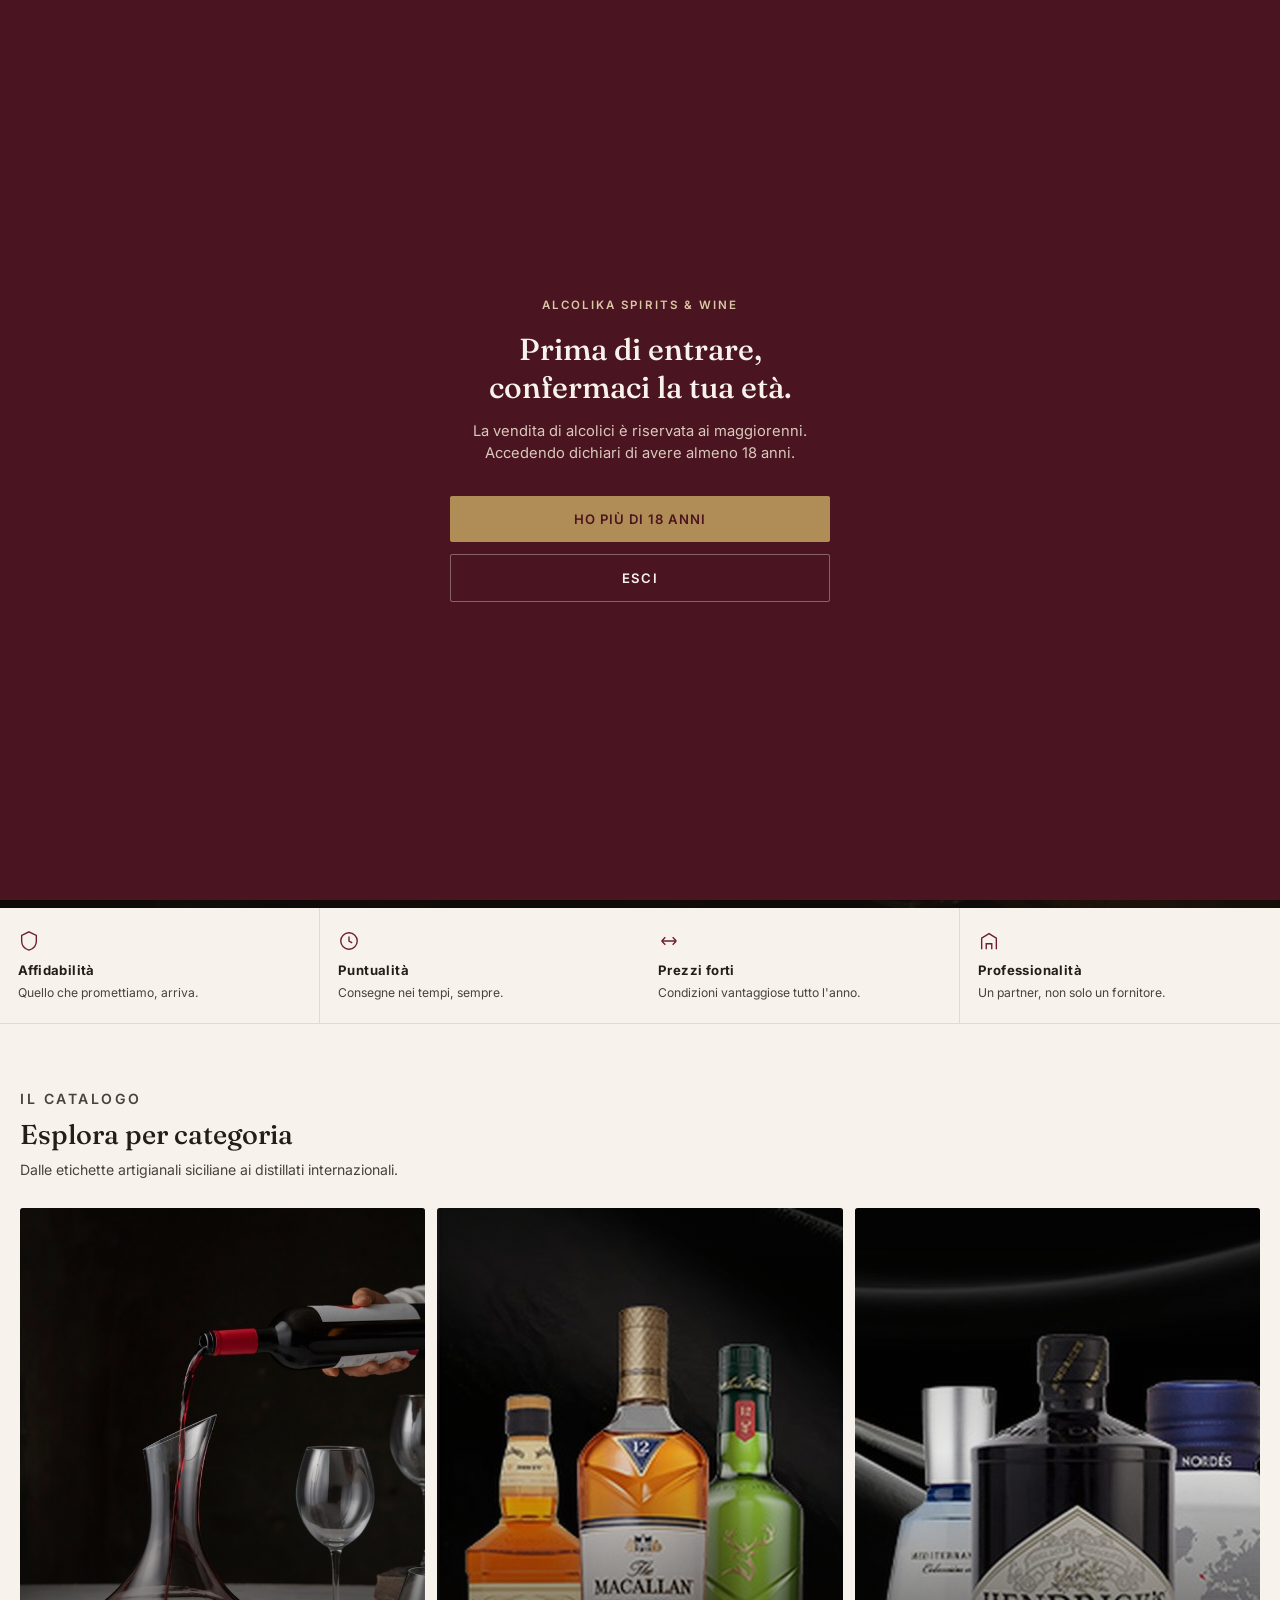
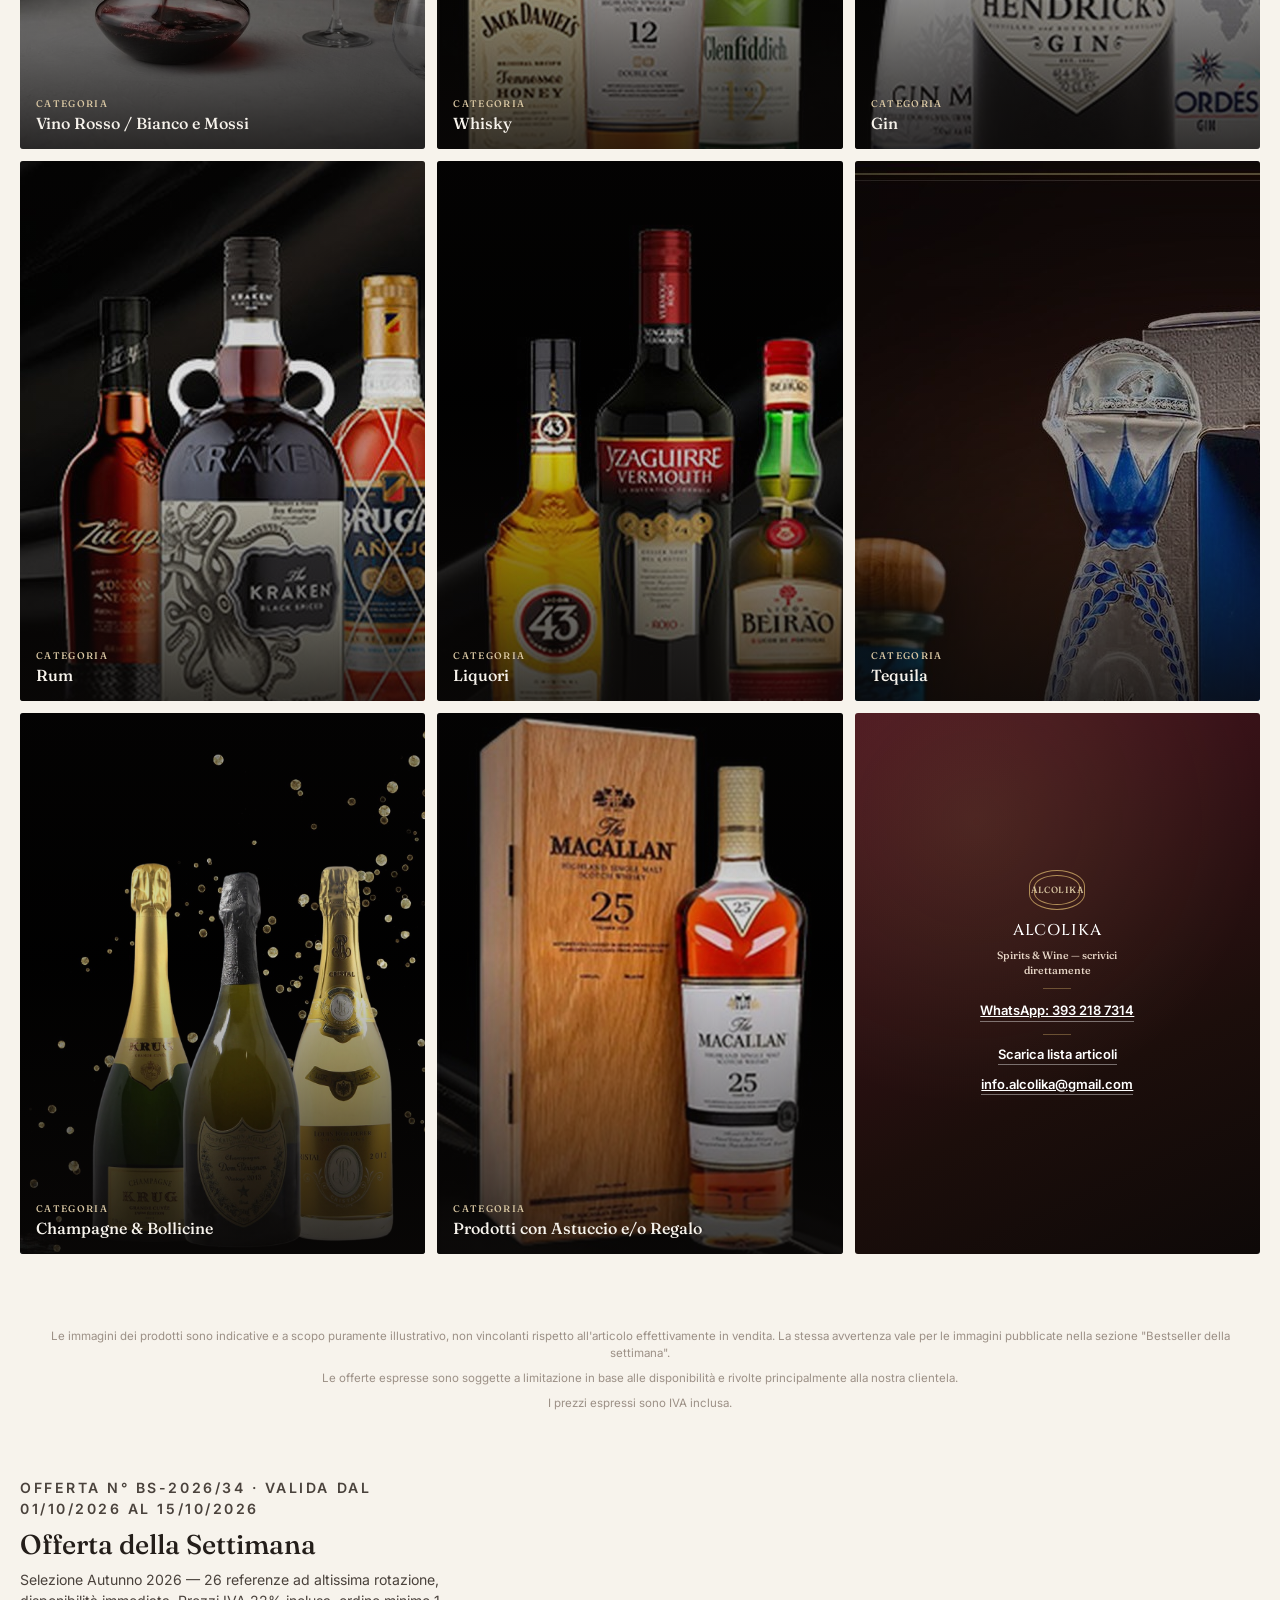
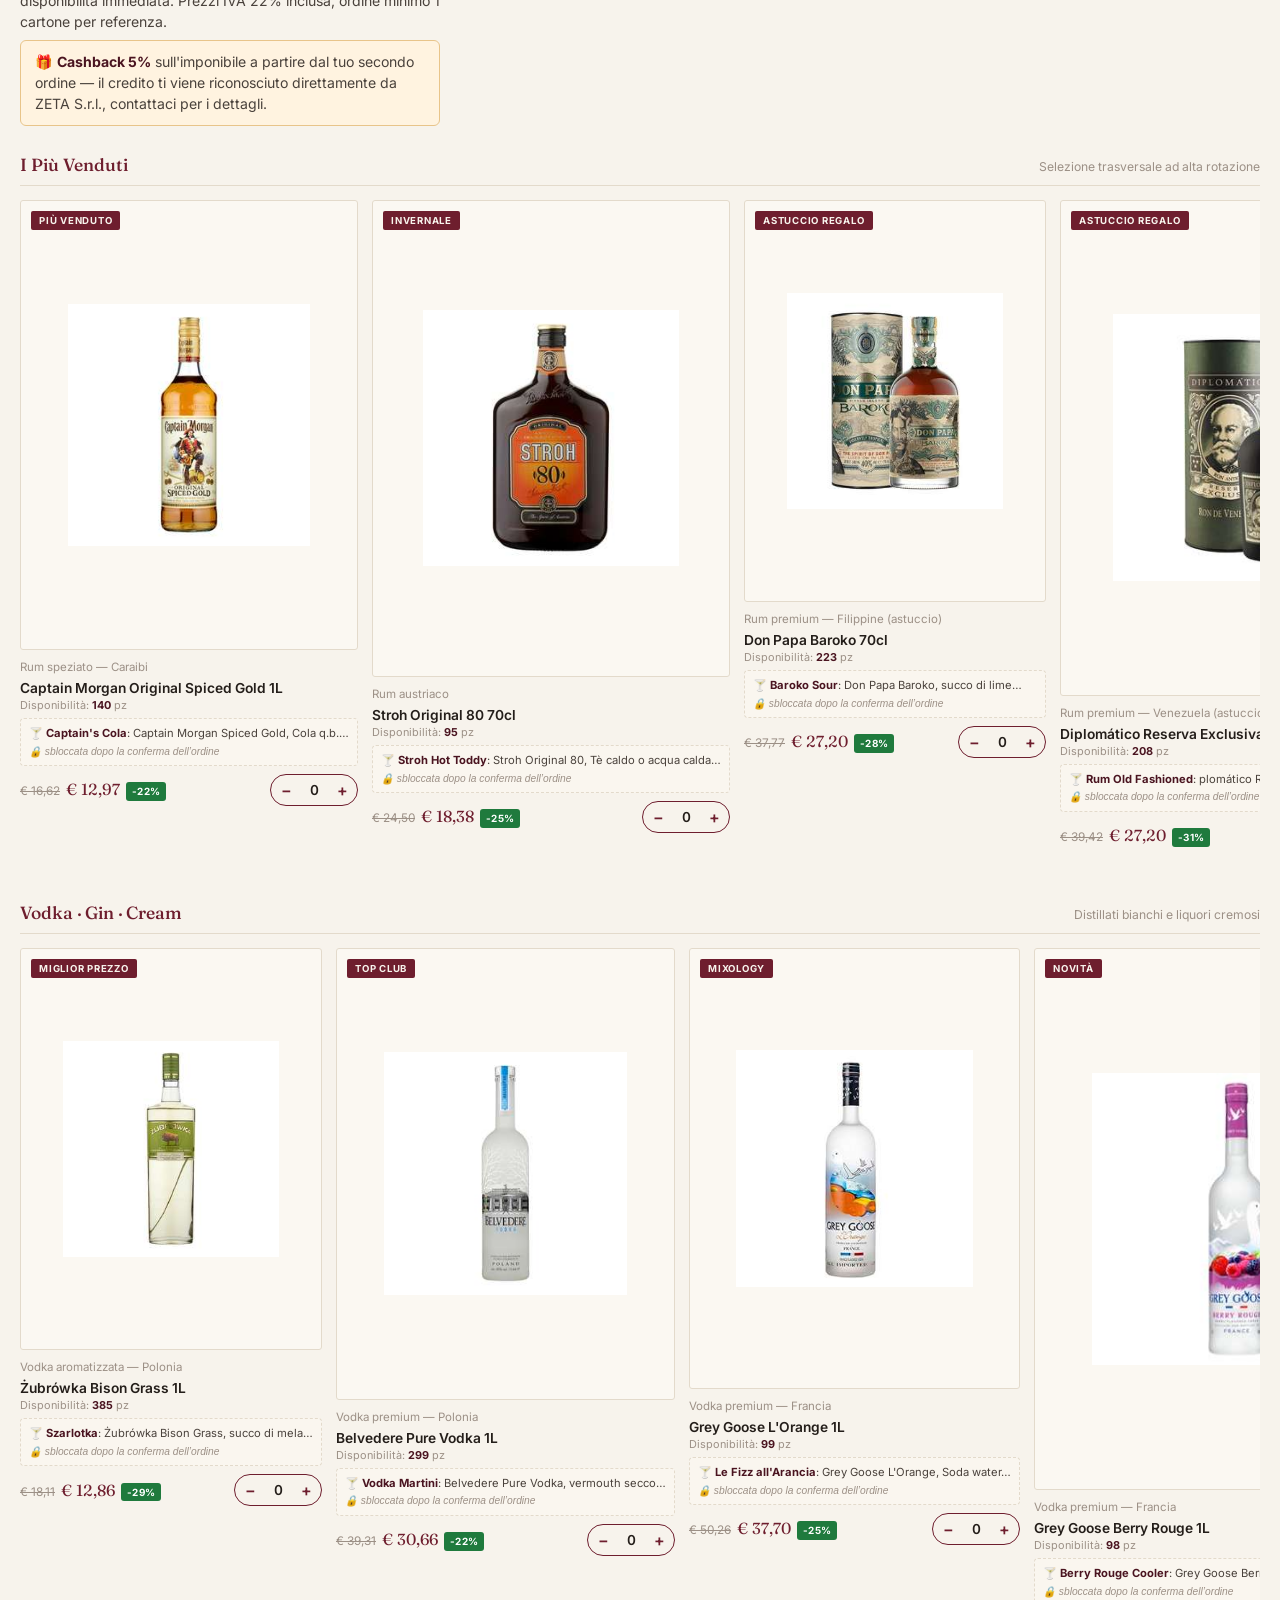
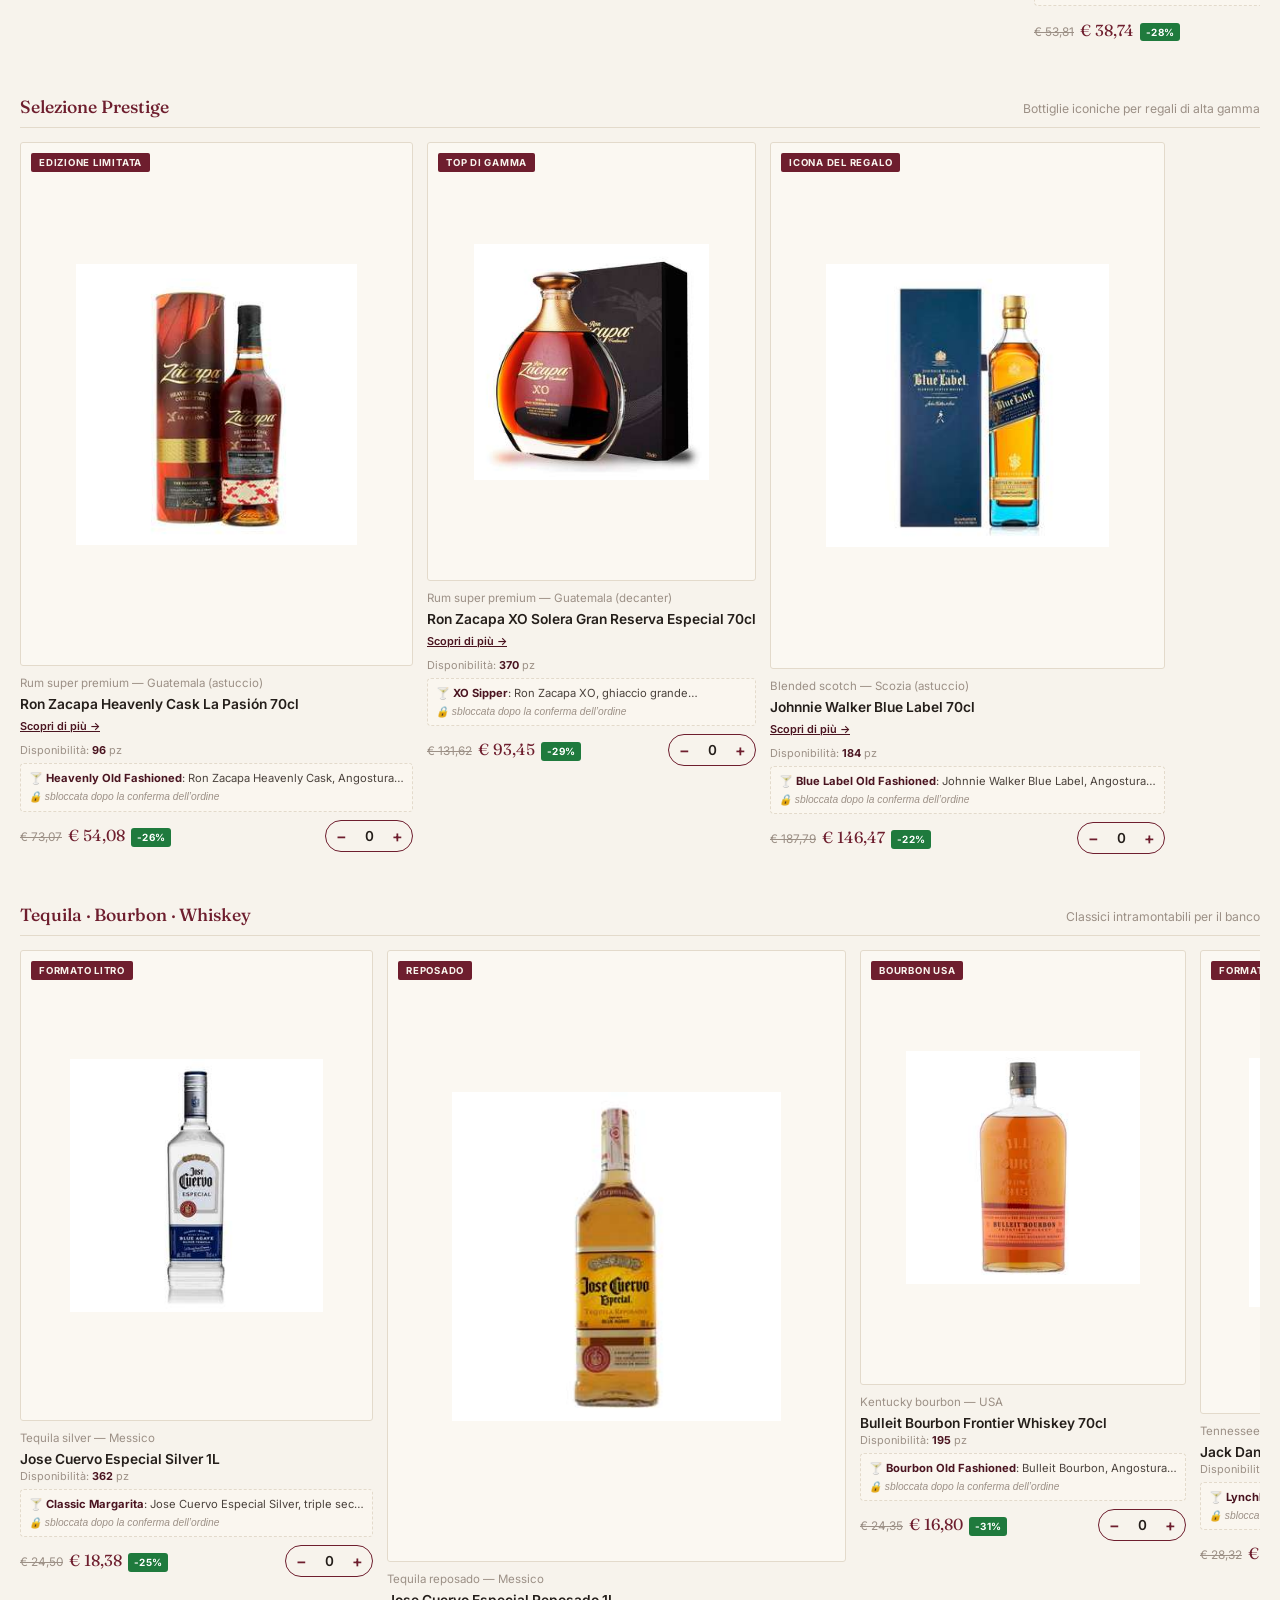
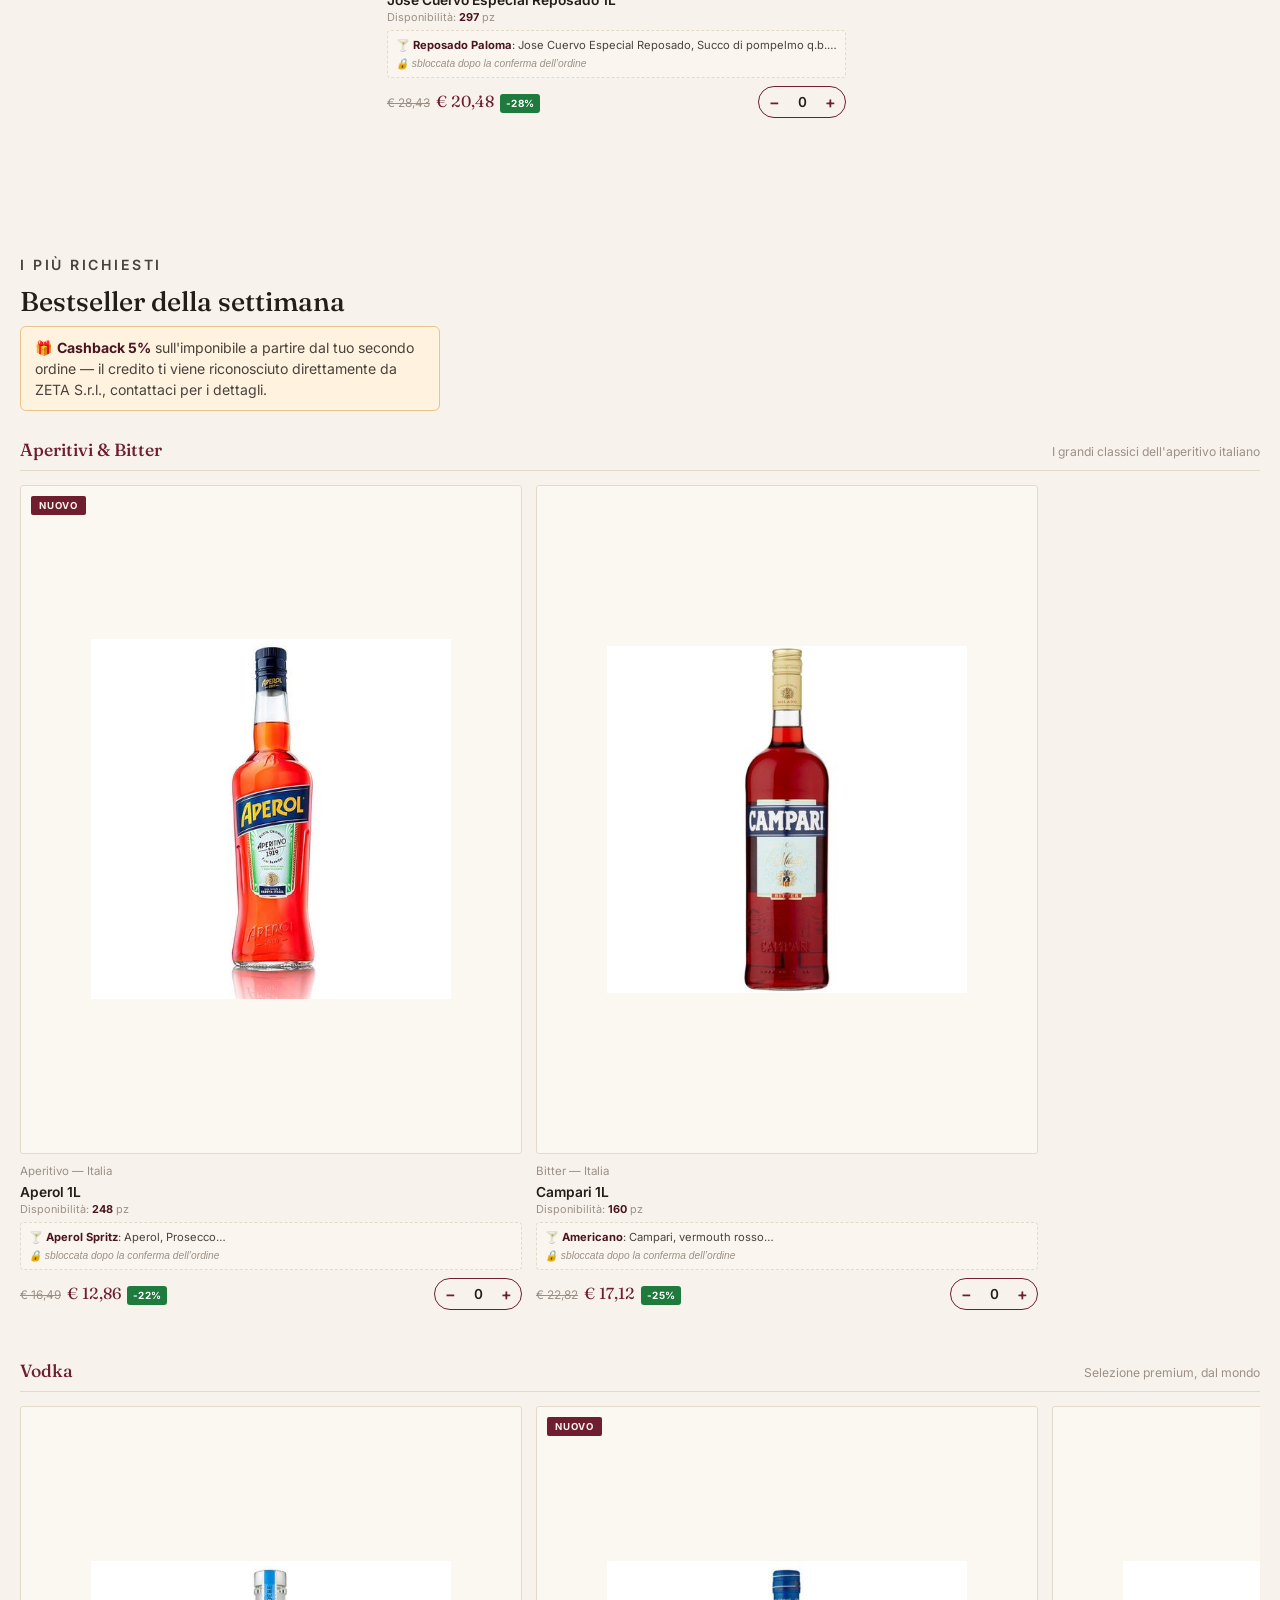
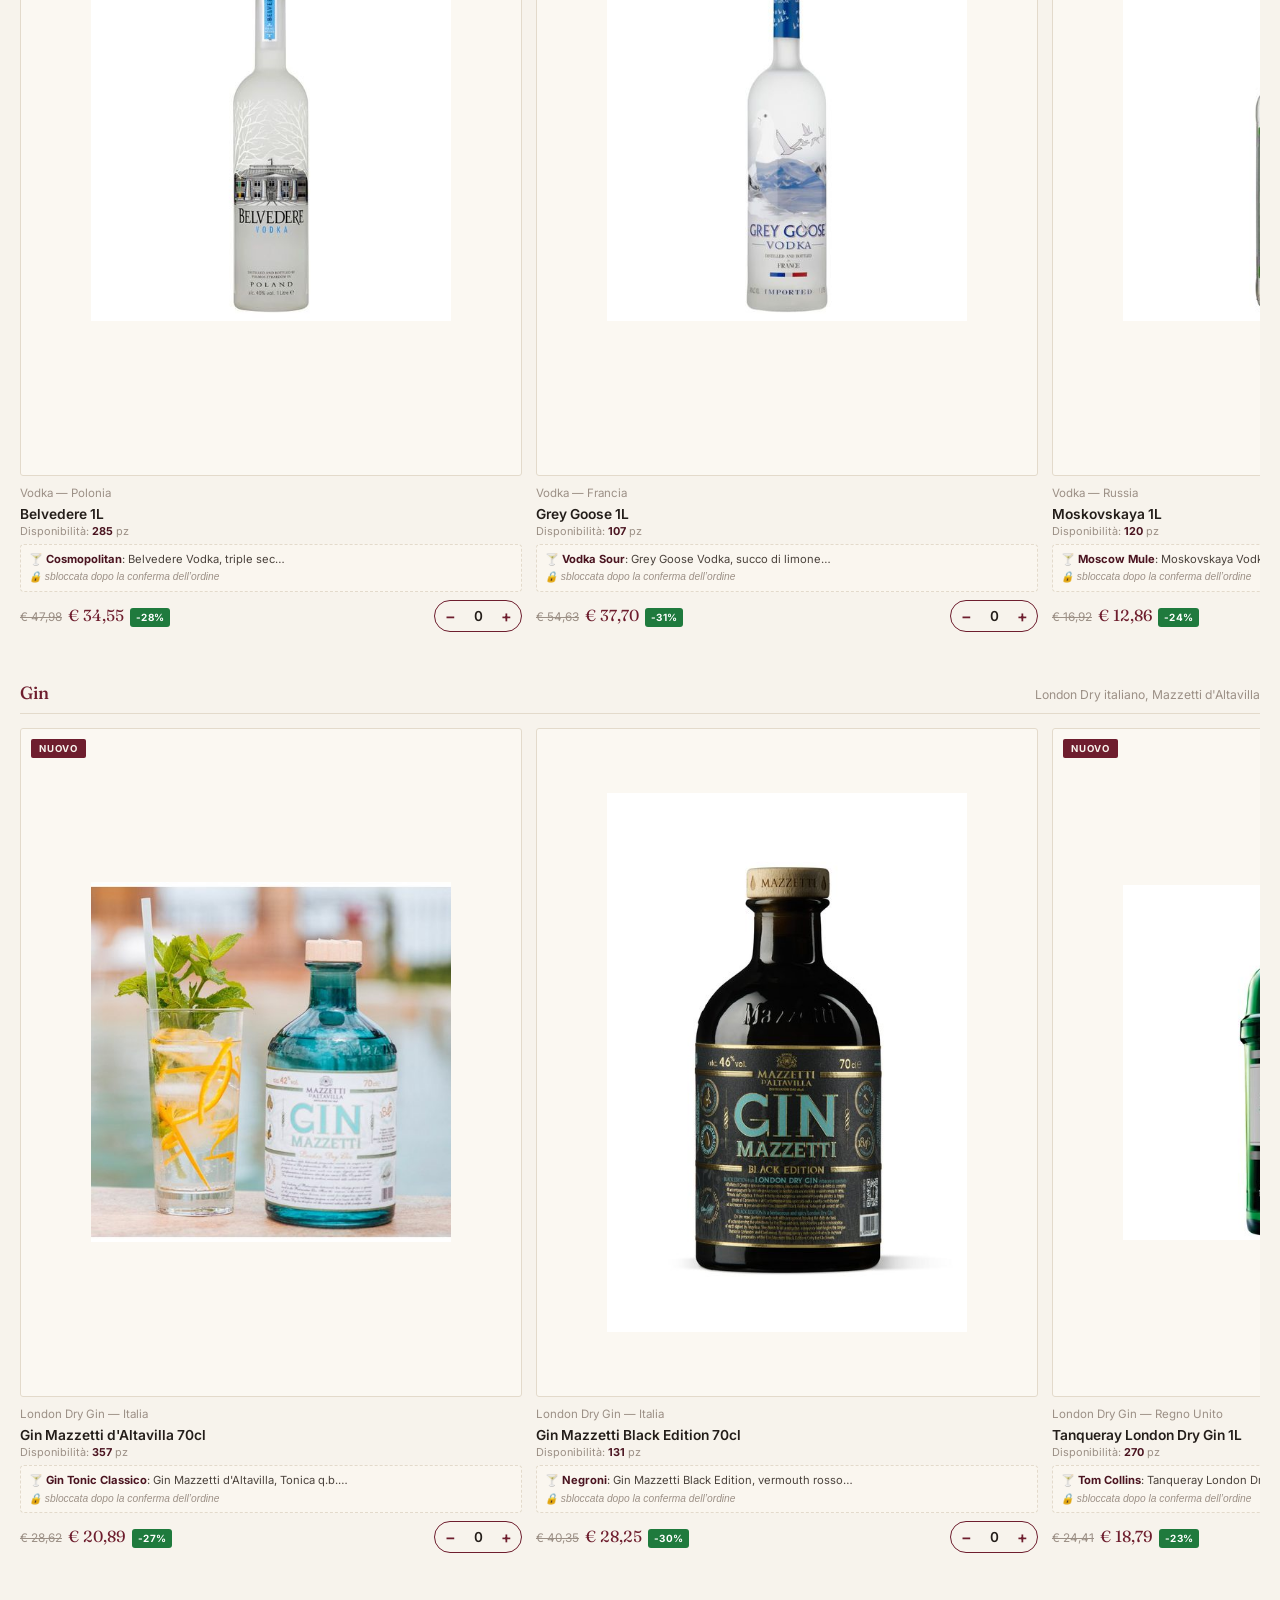
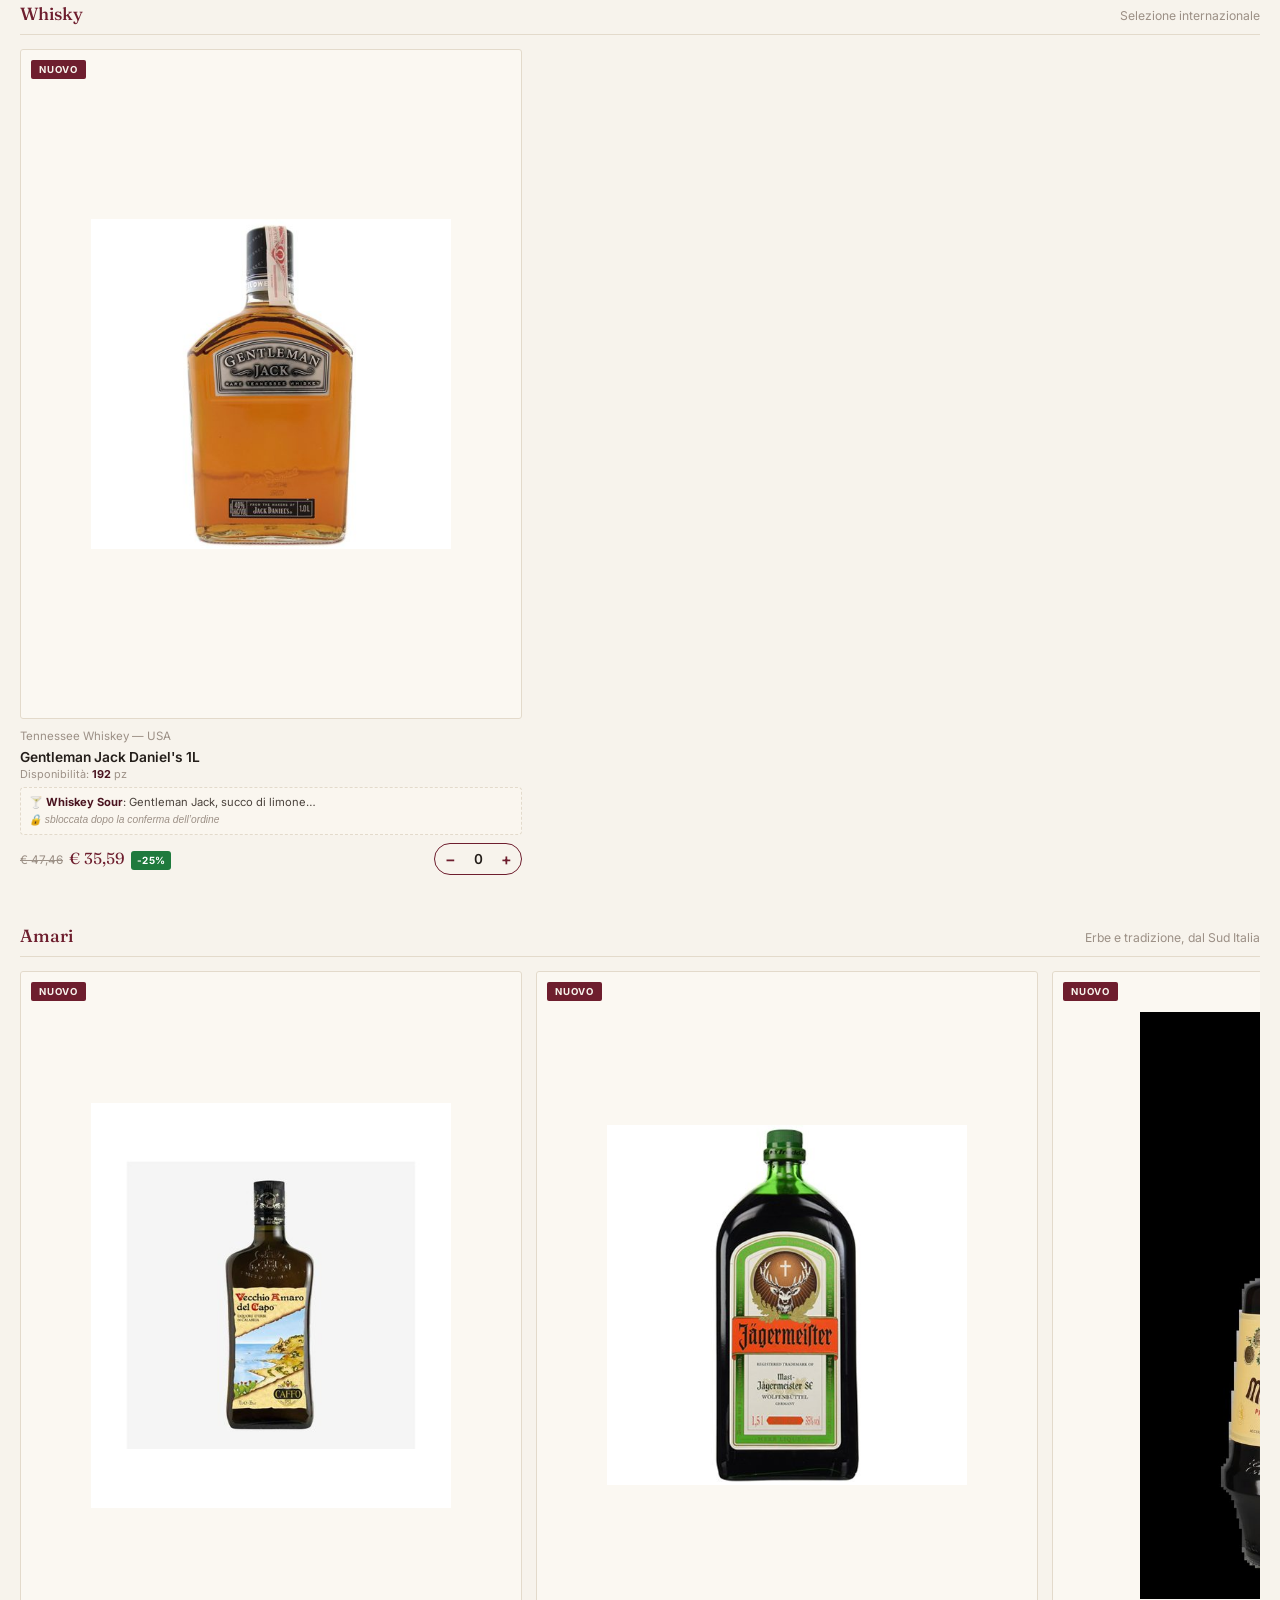
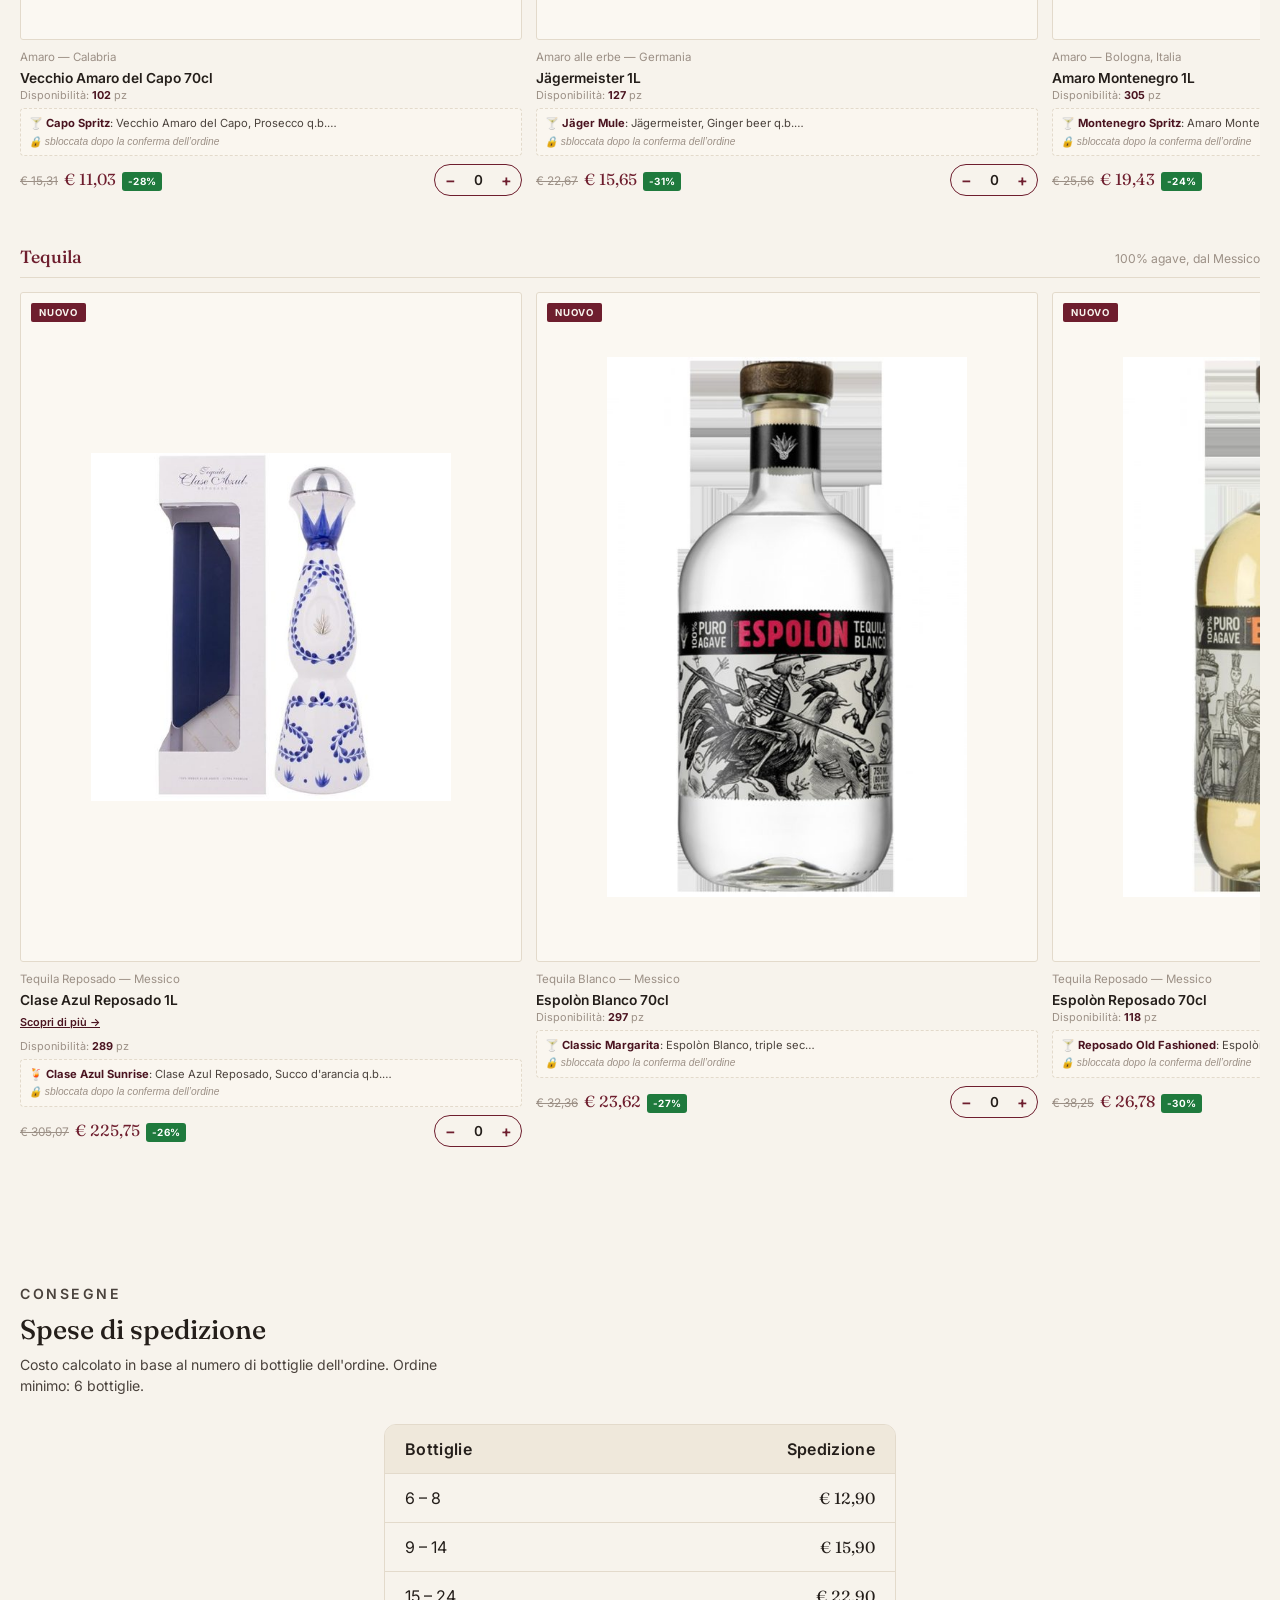
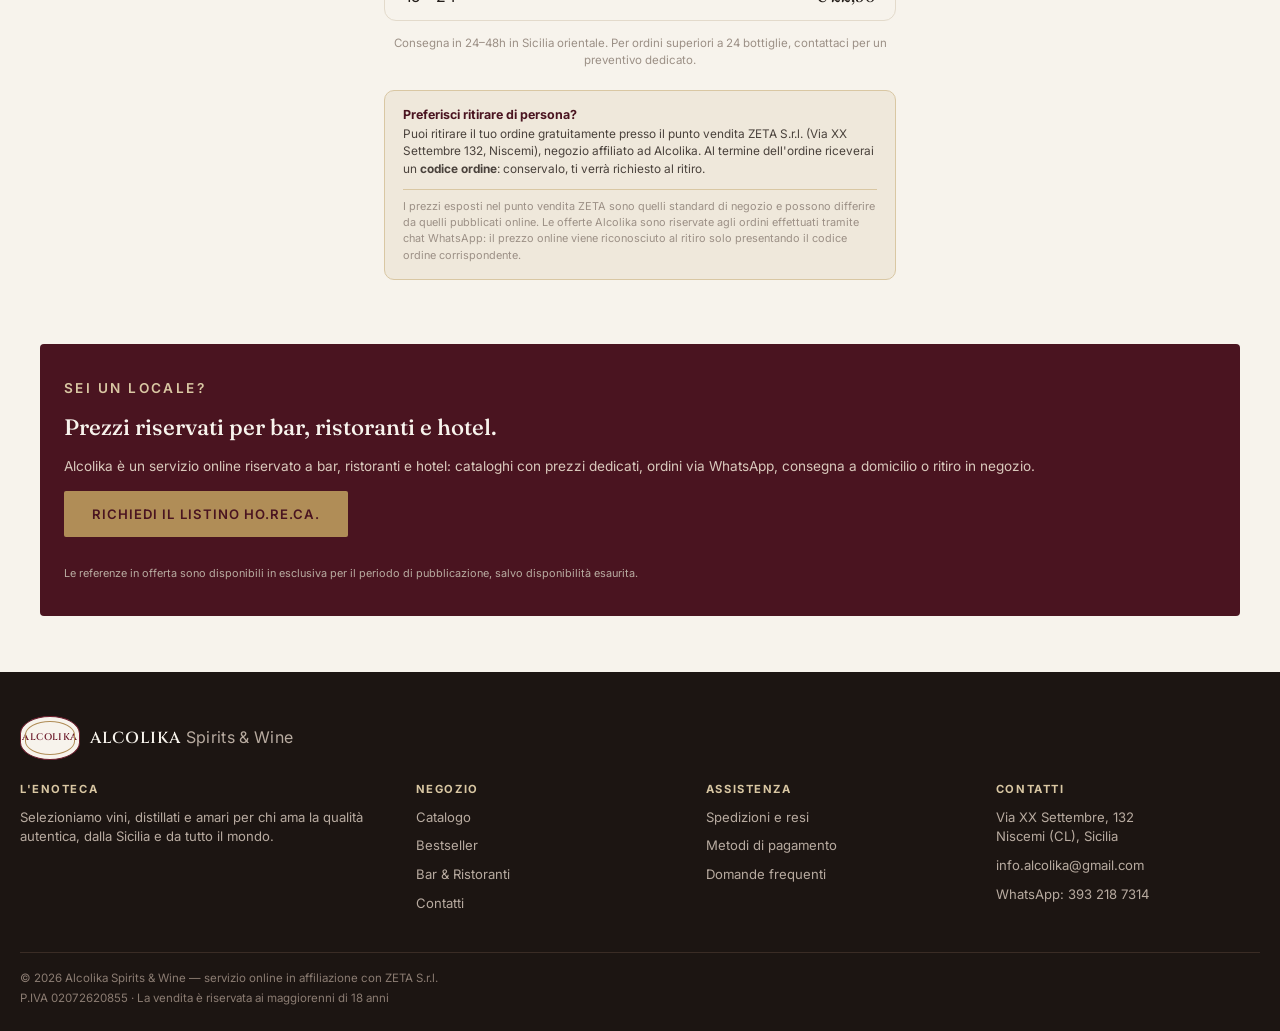
==== commit 2ffd06ad: "Rename index (44).html to index.html" ====
--- a/index.html
+++ b/index.html
@@ -944,6 +944,7 @@
     <div class="section-head">
       <p class="eyebrow">I più richiesti</p>
       <h2 class="serif">Bestseller della settimana</h2>
+      <p class="cashback-banner">🎁 <strong>Cashback 5%</strong> sull'imponibile a partire dal tuo secondo ordine — il credito ti viene riconosciuto direttamente da ZETA S.r.l., contattaci per i dettagli.</p>
     </div>
         <div class="subcat-block">
       <div class="subcat-head">
@@ -958,7 +959,7 @@
         </div>
         <p class="cat">Aperitivo — Italia</p>
         <h5>Aperol 1L</h5>
-        <div class="price-row"><span class="price serif">€ 12,25</span><div class="qty-stepper" data-name="Aperol 1L" data-price="12.25"><button class="qty-btn qty-minus" aria-label="Diminuisci quantità">−</button><span class="qty-value">0</span><button class="qty-btn qty-plus" aria-label="Aumenta quantità">+</button></div></div><div class="item-subtotal" data-subtotal-for="Aperol 1L">Subtotale: € 0,00</div>
+        <p class="stock-avail">Disponibilità: <strong>248</strong> pz</p><p class="recipe-teaser" data-recipe="Aperol 1L">🍸 <strong>Aperol Spritz</strong>: Aperol, Prosecco… <span class="recipe-lock">🔒 sbloccata dopo la conferma dell’ordine</span></p><div class="price-row"><div class="price-block"><span class="price-old">€ 16,49</span><span class="price serif">€ 12,86</span><span class="badge-discount">-22%</span></div><div class="qty-stepper" data-name="Aperol 1L" data-price="12.86"><button class="qty-btn qty-minus" aria-label="Diminuisci quantità">−</button><span class="qty-value">0</span><button class="qty-btn qty-plus" aria-label="Aumenta quantità">+</button></div></div><div class="item-subtotal" data-subtotal-for="Aperol 1L">Subtotale: € 0,00</div>
       </div>
 <div class="product-card">
         <div class="product-thumb">
@@ -967,7 +968,7 @@
         </div>
         <p class="cat">Bitter — Italia</p>
         <h5>Campari 1L</h5>
-        <div class="price-row"><span class="price serif">€ 16,30</span><div class="qty-stepper" data-name="Campari 1L" data-price="16.30"><button class="qty-btn qty-minus" aria-label="Diminuisci quantità">−</button><span class="qty-value">0</span><button class="qty-btn qty-plus" aria-label="Aumenta quantità">+</button></div></div><div class="item-subtotal" data-subtotal-for="Campari 1L">Subtotale: € 0,00</div>
+        <p class="stock-avail">Disponibilità: <strong>160</strong> pz</p><p class="recipe-teaser" data-recipe="Campari 1L">🍸 <strong>Americano</strong>: Campari, vermouth rosso… <span class="recipe-lock">🔒 sbloccata dopo la conferma dell’ordine</span></p><div class="price-row"><div class="price-block"><span class="price-old">€ 22,82</span><span class="price serif">€ 17,12</span><span class="badge-discount">-25%</span></div><div class="qty-stepper" data-name="Campari 1L" data-price="17.12"><button class="qty-btn qty-minus" aria-label="Diminuisci quantità">−</button><span class="qty-value">0</span><button class="qty-btn qty-plus" aria-label="Aumenta quantità">+</button></div></div><div class="item-subtotal" data-subtotal-for="Campari 1L">Subtotale: € 0,00</div>
       </div>
       </div>
     </div>
@@ -985,7 +986,7 @@
         </div>
         <p class="cat">Vodka — Polonia</p>
         <h5>Belvedere 1L</h5>
-        <div class="price-row"><span class="price serif">€ 32,90</span><div class="qty-stepper" data-name="Belvedere 1L" data-price="32.90"><button class="qty-btn qty-minus" aria-label="Diminuisci quantità">−</button><span class="qty-value">0</span><button class="qty-btn qty-plus" aria-label="Aumenta quantità">+</button></div></div><div class="item-subtotal" data-subtotal-for="Belvedere 1L">Subtotale: € 0,00</div>
+        <p class="stock-avail">Disponibilità: <strong>285</strong> pz</p><p class="recipe-teaser" data-recipe="Belvedere 1L">🍸 <strong>Cosmopolitan</strong>: Belvedere Vodka, triple sec… <span class="recipe-lock">🔒 sbloccata dopo la conferma dell’ordine</span></p><div class="price-row"><div class="price-block"><span class="price-old">€ 47,98</span><span class="price serif">€ 34,55</span><span class="badge-discount">-28%</span></div><div class="qty-stepper" data-name="Belvedere 1L" data-price="34.55"><button class="qty-btn qty-minus" aria-label="Diminuisci quantità">−</button><span class="qty-value">0</span><button class="qty-btn qty-plus" aria-label="Aumenta quantità">+</button></div></div><div class="item-subtotal" data-subtotal-for="Belvedere 1L">Subtotale: € 0,00</div>
       </div>
 <div class="product-card">
         <div class="product-thumb">
@@ -994,7 +995,7 @@
         </div>
         <p class="cat">Vodka — Francia</p>
         <h5>Grey Goose 1L</h5>
-        <div class="price-row"><span class="price serif">€ 35,90</span><div class="qty-stepper" data-name="Grey Goose 1L" data-price="35.90"><button class="qty-btn qty-minus" aria-label="Diminuisci quantità">−</button><span class="qty-value">0</span><button class="qty-btn qty-plus" aria-label="Aumenta quantità">+</button></div></div><div class="item-subtotal" data-subtotal-for="Grey Goose 1L">Subtotale: € 0,00</div>
+        <p class="stock-avail">Disponibilità: <strong>107</strong> pz</p><p class="recipe-teaser" data-recipe="Grey Goose 1L">🍸 <strong>Vodka Sour</strong>: Grey Goose Vodka, succo di limone… <span class="recipe-lock">🔒 sbloccata dopo la conferma dell’ordine</span></p><div class="price-row"><div class="price-block"><span class="price-old">€ 54,63</span><span class="price serif">€ 37,70</span><span class="badge-discount">-31%</span></div><div class="qty-stepper" data-name="Grey Goose 1L" data-price="37.70"><button class="qty-btn qty-minus" aria-label="Diminuisci quantità">−</button><span class="qty-value">0</span><button class="qty-btn qty-plus" aria-label="Aumenta quantità">+</button></div></div><div class="item-subtotal" data-subtotal-for="Grey Goose 1L">Subtotale: € 0,00</div>
       </div>
 <div class="product-card">
         <div class="product-thumb">
@@ -1003,7 +1004,7 @@
         </div>
         <p class="cat">Vodka — Russia</p>
         <h5>Moskovskaya 1L</h5>
-        <div class="price-row"><span class="price serif">€ 12,25</span><div class="qty-stepper" data-name="Moskovskaya 1L" data-price="12.25"><button class="qty-btn qty-minus" aria-label="Diminuisci quantità">−</button><span class="qty-value">0</span><button class="qty-btn qty-plus" aria-label="Aumenta quantità">+</button></div></div><div class="item-subtotal" data-subtotal-for="Moskovskaya 1L">Subtotale: € 0,00</div>
+        <p class="stock-avail">Disponibilità: <strong>120</strong> pz</p><p class="recipe-teaser" data-recipe="Moskovskaya 1L">🍸 <strong>Moscow Mule</strong>: Moskovskaya Vodka, Ginger beer q.b.… <span class="recipe-lock">🔒 sbloccata dopo la conferma dell’ordine</span></p><div class="price-row"><div class="price-block"><span class="price-old">€ 16,92</span><span class="price serif">€ 12,86</span><span class="badge-discount">-24%</span></div><div class="qty-stepper" data-name="Moskovskaya 1L" data-price="12.86"><button class="qty-btn qty-minus" aria-label="Diminuisci quantità">−</button><span class="qty-value">0</span><button class="qty-btn qty-plus" aria-label="Aumenta quantità">+</button></div></div><div class="item-subtotal" data-subtotal-for="Moskovskaya 1L">Subtotale: € 0,00</div>
       </div>
       </div>
     </div>
@@ -1021,7 +1022,7 @@
         </div>
         <p class="cat">London Dry Gin — Italia</p>
         <h5>Gin Mazzetti d'Altavilla 70cl</h5>
-        <div class="price-row"><span class="price serif">€ 19,90</span><div class="qty-stepper" data-name="Gin Mazzetti d'Altavilla 70cl" data-price="19.90"><button class="qty-btn qty-minus" aria-label="Diminuisci quantità">−</button><span class="qty-value">0</span><button class="qty-btn qty-plus" aria-label="Aumenta quantità">+</button></div></div><div class="item-subtotal" data-subtotal-for="Gin Mazzetti d'Altavilla 70cl">Subtotale: € 0,00</div>
+        <p class="stock-avail">Disponibilità: <strong>357</strong> pz</p><p class="recipe-teaser" data-recipe="Gin Mazzetti d'Altavilla 70cl">🍸 <strong>Gin Tonic Classico</strong>: Gin Mazzetti d'Altavilla, Tonica q.b.… <span class="recipe-lock">🔒 sbloccata dopo la conferma dell’ordine</span></p><div class="price-row"><div class="price-block"><span class="price-old">€ 28,62</span><span class="price serif">€ 20,89</span><span class="badge-discount">-27%</span></div><div class="qty-stepper" data-name="Gin Mazzetti d'Altavilla 70cl" data-price="20.89"><button class="qty-btn qty-minus" aria-label="Diminuisci quantità">−</button><span class="qty-value">0</span><button class="qty-btn qty-plus" aria-label="Aumenta quantità">+</button></div></div><div class="item-subtotal" data-subtotal-for="Gin Mazzetti d'Altavilla 70cl">Subtotale: € 0,00</div>
       </div>
       <div class="product-card">
         <div class="product-thumb">
@@ -1029,7 +1030,7 @@
         </div>
         <p class="cat">London Dry Gin — Italia</p>
         <h5>Gin Mazzetti Black Edition 70cl</h5>
-        <div class="price-row"><span class="price serif">€ 26,90</span><div class="qty-stepper" data-name="Gin Mazzetti Black Edition 70cl" data-price="26.90"><button class="qty-btn qty-minus" aria-label="Diminuisci quantità">−</button><span class="qty-value">0</span><button class="qty-btn qty-plus" aria-label="Aumenta quantità">+</button></div></div><div class="item-subtotal" data-subtotal-for="Gin Mazzetti Black Edition 70cl">Subtotale: € 0,00</div>
+        <p class="stock-avail">Disponibilità: <strong>131</strong> pz</p><p class="recipe-teaser" data-recipe="Gin Mazzetti Black Edition 70cl">🍸 <strong>Negroni</strong>: Gin Mazzetti Black Edition, vermouth rosso… <span class="recipe-lock">🔒 sbloccata dopo la conferma dell’ordine</span></p><div class="price-row"><div class="price-block"><span class="price-old">€ 40,35</span><span class="price serif">€ 28,25</span><span class="badge-discount">-30%</span></div><div class="qty-stepper" data-name="Gin Mazzetti Black Edition 70cl" data-price="28.25"><button class="qty-btn qty-minus" aria-label="Diminuisci quantità">−</button><span class="qty-value">0</span><button class="qty-btn qty-plus" aria-label="Aumenta quantità">+</button></div></div><div class="item-subtotal" data-subtotal-for="Gin Mazzetti Black Edition 70cl">Subtotale: € 0,00</div>
       </div>
       <div class="product-card">
         <div class="product-thumb">
@@ -1038,7 +1039,7 @@
         </div>
         <p class="cat">London Dry Gin — Regno Unito</p>
         <h5>Tanqueray London Dry Gin 1L</h5>
-        <div class="price-row"><span class="price serif">€ 17,90</span><div class="qty-stepper" data-name="Tanqueray London Dry Gin 1L" data-price="17.90"><button class="qty-btn qty-minus" aria-label="Diminuisci quantità">−</button><span class="qty-value">0</span><button class="qty-btn qty-plus" aria-label="Aumenta quantità">+</button></div></div><div class="item-subtotal" data-subtotal-for="Tanqueray London Dry Gin 1L">Subtotale: € 0,00</div>
+        <p class="stock-avail">Disponibilità: <strong>270</strong> pz</p><p class="recipe-teaser" data-recipe="Tanqueray London Dry Gin 1L">🍸 <strong>Tom Collins</strong>: Tanqueray London Dry Gin, succo di limone… <span class="recipe-lock">🔒 sbloccata dopo la conferma dell’ordine</span></p><div class="price-row"><div class="price-block"><span class="price-old">€ 24,41</span><span class="price serif">€ 18,79</span><span class="badge-discount">-23%</span></div><div class="qty-stepper" data-name="Tanqueray London Dry Gin 1L" data-price="18.79"><button class="qty-btn qty-minus" aria-label="Diminuisci quantità">−</button><span class="qty-value">0</span><button class="qty-btn qty-plus" aria-label="Aumenta quantità">+</button></div></div><div class="item-subtotal" data-subtotal-for="Tanqueray London Dry Gin 1L">Subtotale: € 0,00</div>
       </div>
       <div class="product-card">
         <div class="product-thumb">
@@ -1047,7 +1048,7 @@
         </div>
         <p class="cat">Mediterranean Gin — Spagna</p>
         <h5>Gin Mare 1L</h5>
-        <div class="price-row"><span class="price serif">€ 31,90</span><div class="qty-stepper" data-name="Gin Mare 1L" data-price="31.90"><button class="qty-btn qty-minus" aria-label="Diminuisci quantità">−</button><span class="qty-value">0</span><button class="qty-btn qty-plus" aria-label="Aumenta quantità">+</button></div></div><div class="item-subtotal" data-subtotal-for="Gin Mare 1L">Subtotale: € 0,00</div>
+        <p class="stock-avail">Disponibilità: <strong>381</strong> pz</p><p class="recipe-teaser" data-recipe="Gin Mare 1L">🍸 <strong>Mediterranean G&T</strong>: Gin Mare, Tonica q.b.… <span class="recipe-lock">🔒 sbloccata dopo la conferma dell’ordine</span></p><div class="price-row"><div class="price-block"><span class="price-old">€ 45,26</span><span class="price serif">€ 33,49</span><span class="badge-discount">-26%</span></div><div class="qty-stepper" data-name="Gin Mare 1L" data-price="33.49"><button class="qty-btn qty-minus" aria-label="Diminuisci quantità">−</button><span class="qty-value">0</span><button class="qty-btn qty-plus" aria-label="Aumenta quantità">+</button></div></div><div class="item-subtotal" data-subtotal-for="Gin Mare 1L">Subtotale: € 0,00</div>
       </div>
       <div class="product-card">
         <div class="product-thumb">
@@ -1056,7 +1057,7 @@
         </div>
         <p class="cat">London Dry Gin — Scozia</p>
         <h5>Hendrick's Gin 1L</h5>
-        <div class="price-row"><span class="price serif">€ 32,50</span><div class="qty-stepper" data-name="Hendrick's Gin 1L" data-price="32.50"><button class="qty-btn qty-minus" aria-label="Diminuisci quantità">−</button><span class="qty-value">0</span><button class="qty-btn qty-plus" aria-label="Aumenta quantità">+</button></div></div><div class="item-subtotal" data-subtotal-for="Hendrick's Gin 1L">Subtotale: € 0,00</div>
+        <p class="stock-avail">Disponibilità: <strong>112</strong> pz</p><p class="recipe-teaser" data-recipe="Hendrick's Gin 1L">🍸 <strong>Cucumber Cooler</strong>: Hendrick's Gin, Tonica q.b.… <span class="recipe-lock">🔒 sbloccata dopo la conferma dell’ordine</span></p><div class="price-row"><div class="price-block"><span class="price-old">€ 48,06</span><span class="price serif">€ 34,12</span><span class="badge-discount">-29%</span></div><div class="qty-stepper" data-name="Hendrick's Gin 1L" data-price="34.12"><button class="qty-btn qty-minus" aria-label="Diminuisci quantità">−</button><span class="qty-value">0</span><button class="qty-btn qty-plus" aria-label="Aumenta quantità">+</button></div></div><div class="item-subtotal" data-subtotal-for="Hendrick's Gin 1L">Subtotale: € 0,00</div>
       </div>
       <div class="product-card">
         <div class="product-thumb">
@@ -1065,7 +1066,7 @@
         </div>
         <p class="cat">Japanese Craft Gin — Giappone</p>
         <h5>Roku Gin 70cl</h5>
-        <div class="price-row"><span class="price serif">€ 25,90</span><div class="qty-stepper" data-name="Roku Gin 70cl" data-price="25.90"><button class="qty-btn qty-minus" aria-label="Diminuisci quantità">−</button><span class="qty-value">0</span><button class="qty-btn qty-plus" aria-label="Aumenta quantità">+</button></div></div><div class="item-subtotal" data-subtotal-for="Roku Gin 70cl">Subtotale: € 0,00</div>
+        <p class="stock-avail">Disponibilità: <strong>342</strong> pz</p><p class="recipe-teaser" data-recipe="Roku Gin 70cl">🍸 <strong>Roku Fizz</strong>: Roku Gin, Tonica q.b.… <span class="recipe-lock">🔒 sbloccata dopo la conferma dell’ordine</span></p><div class="price-row"><div class="price-block"><span class="price-old">€ 34,87</span><span class="price serif">€ 27,20</span><span class="badge-discount">-22%</span></div><div class="qty-stepper" data-name="Roku Gin 70cl" data-price="27.20"><button class="qty-btn qty-minus" aria-label="Diminuisci quantità">−</button><span class="qty-value">0</span><button class="qty-btn qty-plus" aria-label="Aumenta quantità">+</button></div></div><div class="item-subtotal" data-subtotal-for="Roku Gin 70cl">Subtotale: € 0,00</div>
       </div>
       </div>
     </div>
@@ -1083,7 +1084,7 @@
         </div>
         <p class="cat">Tennessee Whiskey — USA</p>
         <h5>Gentleman Jack Daniel's 1L</h5>
-        <div class="price-row"><span class="price serif">€ 33,90</span><div class="qty-stepper" data-name="Gentleman Jack Daniel's 1L" data-price="33.90"><button class="qty-btn qty-minus" aria-label="Diminuisci quantità">−</button><span class="qty-value">0</span><button class="qty-btn qty-plus" aria-label="Aumenta quantità">+</button></div></div><div class="item-subtotal" data-subtotal-for="Gentleman Jack Daniel's 1L">Subtotale: € 0,00</div>
+        <p class="stock-avail">Disponibilità: <strong>192</strong> pz</p><p class="recipe-teaser" data-recipe="Gentleman Jack Daniel's 1L">🍸 <strong>Whiskey Sour</strong>: Gentleman Jack, succo di limone… <span class="recipe-lock">🔒 sbloccata dopo la conferma dell’ordine</span></p><div class="price-row"><div class="price-block"><span class="price-old">€ 47,46</span><span class="price serif">€ 35,59</span><span class="badge-discount">-25%</span></div><div class="qty-stepper" data-name="Gentleman Jack Daniel's 1L" data-price="35.59"><button class="qty-btn qty-minus" aria-label="Diminuisci quantità">−</button><span class="qty-value">0</span><button class="qty-btn qty-plus" aria-label="Aumenta quantità">+</button></div></div><div class="item-subtotal" data-subtotal-for="Gentleman Jack Daniel's 1L">Subtotale: € 0,00</div>
       </div>
       </div>
     </div>
@@ -1101,7 +1102,7 @@
         </div>
         <p class="cat">Amaro — Calabria</p>
         <h5>Vecchio Amaro del Capo 70cl</h5>
-        <div class="price-row"><span class="price serif">€ 10,50</span><div class="qty-stepper" data-name="Vecchio Amaro del Capo 70cl" data-price="10.50"><button class="qty-btn qty-minus" aria-label="Diminuisci quantità">−</button><span class="qty-value">0</span><button class="qty-btn qty-plus" aria-label="Aumenta quantità">+</button></div></div><div class="item-subtotal" data-subtotal-for="Vecchio Amaro del Capo 70cl">Subtotale: € 0,00</div>
+        <p class="stock-avail">Disponibilità: <strong>102</strong> pz</p><p class="recipe-teaser" data-recipe="Vecchio Amaro del Capo 70cl">🍸 <strong>Capo Spritz</strong>: Vecchio Amaro del Capo, Prosecco q.b.… <span class="recipe-lock">🔒 sbloccata dopo la conferma dell’ordine</span></p><div class="price-row"><div class="price-block"><span class="price-old">€ 15,31</span><span class="price serif">€ 11,03</span><span class="badge-discount">-28%</span></div><div class="qty-stepper" data-name="Vecchio Amaro del Capo 70cl" data-price="11.03"><button class="qty-btn qty-minus" aria-label="Diminuisci quantità">−</button><span class="qty-value">0</span><button class="qty-btn qty-plus" aria-label="Aumenta quantità">+</button></div></div><div class="item-subtotal" data-subtotal-for="Vecchio Amaro del Capo 70cl">Subtotale: € 0,00</div>
       </div>
       <div class="product-card">
         <div class="product-thumb">
@@ -1110,7 +1111,7 @@
         </div>
         <p class="cat">Amaro alle erbe — Germania</p>
         <h5>Jägermeister 1L</h5>
-        <div class="price-row"><span class="price serif">€ 14,90</span><div class="qty-stepper" data-name="Jägermeister 1L" data-price="14.90"><button class="qty-btn qty-minus" aria-label="Diminuisci quantità">−</button><span class="qty-value">0</span><button class="qty-btn qty-plus" aria-label="Aumenta quantità">+</button></div></div><div class="item-subtotal" data-subtotal-for="Jägermeister 1L">Subtotale: € 0,00</div>
+        <p class="stock-avail">Disponibilità: <strong>127</strong> pz</p><p class="recipe-teaser" data-recipe="Jägermeister 1L">🍸 <strong>Jäger Mule</strong>: Jägermeister, Ginger beer q.b.… <span class="recipe-lock">🔒 sbloccata dopo la conferma dell’ordine</span></p><div class="price-row"><div class="price-block"><span class="price-old">€ 22,67</span><span class="price serif">€ 15,65</span><span class="badge-discount">-31%</span></div><div class="qty-stepper" data-name="Jägermeister 1L" data-price="15.65"><button class="qty-btn qty-minus" aria-label="Diminuisci quantità">−</button><span class="qty-value">0</span><button class="qty-btn qty-plus" aria-label="Aumenta quantità">+</button></div></div><div class="item-subtotal" data-subtotal-for="Jägermeister 1L">Subtotale: € 0,00</div>
       </div>
       <div class="product-card">
         <div class="product-thumb">
@@ -1119,7 +1120,7 @@
         </div>
         <p class="cat">Amaro — Bologna, Italia</p>
         <h5>Amaro Montenegro 1L</h5>
-        <div class="price-row"><span class="price serif">€ 18,50</span><div class="qty-stepper" data-name="Amaro Montenegro 1L" data-price="18.50"><button class="qty-btn qty-minus" aria-label="Diminuisci quantità">−</button><span class="qty-value">0</span><button class="qty-btn qty-plus" aria-label="Aumenta quantità">+</button></div></div><div class="item-subtotal" data-subtotal-for="Amaro Montenegro 1L">Subtotale: € 0,00</div>
+        <p class="stock-avail">Disponibilità: <strong>305</strong> pz</p><p class="recipe-teaser" data-recipe="Amaro Montenegro 1L">🍸 <strong>Montenegro Spritz</strong>: Amaro Montenegro, Prosecco q.b.… <span class="recipe-lock">🔒 sbloccata dopo la conferma dell’ordine</span></p><div class="price-row"><div class="price-block"><span class="price-old">€ 25,56</span><span class="price serif">€ 19,43</span><span class="badge-discount">-24%</span></div><div class="qty-stepper" data-name="Amaro Montenegro 1L" data-price="19.43"><button class="qty-btn qty-minus" aria-label="Diminuisci quantità">−</button><span class="qty-value">0</span><button class="qty-btn qty-plus" aria-label="Aumenta quantità">+</button></div></div><div class="item-subtotal" data-subtotal-for="Amaro Montenegro 1L">Subtotale: € 0,00</div>
       </div>
       </div>
     </div>
@@ -1138,7 +1139,7 @@
         <p class="cat">Tequila Reposado — Messico</p>
         <h5>Clase Azul Reposado 1L</h5>
         <button type="button" class="product-detail-link" data-detail="clase-azul">Scopri di più →</button>
-        <div class="price-row"><span class="price serif">€ 215,00</span><div class="qty-stepper" data-name="Clase Azul Reposado 1L" data-price="215.00"><button class="qty-btn qty-minus" aria-label="Diminuisci quantità">−</button><span class="qty-value">0</span><button class="qty-btn qty-plus" aria-label="Aumenta quantità">+</button></div></div><div class="item-subtotal" data-subtotal-for="Clase Azul Reposado 1L">Subtotale: € 0,00</div>
+        <p class="stock-avail">Disponibilità: <strong>289</strong> pz</p><p class="recipe-teaser" data-recipe="Clase Azul Reposado 1L">🍹 <strong>Clase Azul Sunrise</strong>: Clase Azul Reposado, Succo d'arancia q.b.… <span class="recipe-lock">🔒 sbloccata dopo la conferma dell’ordine</span></p><div class="price-row"><div class="price-block"><span class="price-old">€ 305,07</span><span class="price serif">€ 225,75</span><span class="badge-discount">-26%</span></div><div class="qty-stepper" data-name="Clase Azul Reposado 1L" data-price="225.75"><button class="qty-btn qty-minus" aria-label="Diminuisci quantità">−</button><span class="qty-value">0</span><button class="qty-btn qty-plus" aria-label="Aumenta quantità">+</button></div></div><div class="item-subtotal" data-subtotal-for="Clase Azul Reposado 1L">Subtotale: € 0,00</div>
       </div>
       <div class="product-card">
         <div class="product-thumb">
@@ -1147,7 +1148,7 @@
         </div>
         <p class="cat">Tequila Blanco — Messico</p>
         <h5>Espolòn Blanco 70cl</h5>
-        <div class="price-row"><span class="price serif">€ 22,50</span><div class="qty-stepper" data-name="Espolòn Blanco 70cl" data-price="22.50"><button class="qty-btn qty-minus" aria-label="Diminuisci quantità">−</button><span class="qty-value">0</span><button class="qty-btn qty-plus" aria-label="Aumenta quantità">+</button></div></div><div class="item-subtotal" data-subtotal-for="Espolòn Blanco 70cl">Subtotale: € 0,00</div>
+        <p class="stock-avail">Disponibilità: <strong>297</strong> pz</p><p class="recipe-teaser" data-recipe="Espolòn Blanco 70cl">🍸 <strong>Classic Margarita</strong>: Espolòn Blanco, triple sec… <span class="recipe-lock">🔒 sbloccata dopo la conferma dell’ordine</span></p><div class="price-row"><div class="price-block"><span class="price-old">€ 32,36</span><span class="price serif">€ 23,62</span><span class="badge-discount">-27%</span></div><div class="qty-stepper" data-name="Espolòn Blanco 70cl" data-price="23.62"><button class="qty-btn qty-minus" aria-label="Diminuisci quantità">−</button><span class="qty-value">0</span><button class="qty-btn qty-plus" aria-label="Aumenta quantità">+</button></div></div><div class="item-subtotal" data-subtotal-for="Espolòn Blanco 70cl">Subtotale: € 0,00</div>
       </div>
       <div class="product-card">
         <div class="product-thumb">
@@ -1156,7 +1157,7 @@
         </div>
         <p class="cat">Tequila Reposado — Messico</p>
         <h5>Espolòn Reposado 70cl</h5>
-        <div class="price-row"><span class="price serif">€ 25,50</span><div class="qty-stepper" data-name="Espolòn Reposado 70cl" data-price="25.50"><button class="qty-btn qty-minus" aria-label="Diminuisci quantità">−</button><span class="qty-value">0</span><button class="qty-btn qty-plus" aria-label="Aumenta quantità">+</button></div></div><div class="item-subtotal" data-subtotal-for="Espolòn Reposado 70cl">Subtotale: € 0,00</div>
+        <p class="stock-avail">Disponibilità: <strong>118</strong> pz</p><p class="recipe-teaser" data-recipe="Espolòn Reposado 70cl">🍸 <strong>Reposado Old Fashioned</strong>: Espolòn Reposado, Angostura… <span class="recipe-lock">🔒 sbloccata dopo la conferma dell’ordine</span></p><div class="price-row"><div class="price-block"><span class="price-old">€ 38,25</span><span class="price serif">€ 26,78</span><span class="badge-discount">-30%</span></div><div class="qty-stepper" data-name="Espolòn Reposado 70cl" data-price="26.78"><button class="qty-btn qty-minus" aria-label="Diminuisci quantità">−</button><span class="qty-value">0</span><button class="qty-btn qty-plus" aria-label="Aumenta quantità">+</button></div></div><div class="item-subtotal" data-subtotal-for="Espolòn Reposado 70cl">Subtotale: € 0,00</div>
       </div>
       <div class="product-card">
         <div class="product-thumb">
@@ -1165,7 +1166,7 @@
         </div>
         <p class="cat">Tequila Reposado — Messico</p>
         <h5>Jose Cuervo Especial Reposado 1L</h5>
-        <div class="price-row"><span class="price serif">€ 19,50</span><div class="qty-stepper" data-name="Jose Cuervo Especial Reposado 1L" data-price="19.50"><button class="qty-btn qty-minus" aria-label="Diminuisci quantità">−</button><span class="qty-value">0</span><button class="qty-btn qty-plus" aria-label="Aumenta quantità">+</button></div></div><div class="item-subtotal" data-subtotal-for="Jose Cuervo Especial Reposado 1L">Subtotale: € 0,00</div>
+        <p class="stock-avail">Disponibilità: <strong>206</strong> pz</p><p class="recipe-teaser" data-recipe="Jose Cuervo Especial Reposado 1L">🍸 <strong>Paloma</strong>: Jose Cuervo Especial Reposado, Succo di pompelmo q.b.… <span class="recipe-lock">🔒 sbloccata dopo la conferma dell’ordine</span></p><div class="price-row"><div class="price-block"><span class="price-old">€ 26,59</span><span class="price serif">€ 20,48</span><span class="badge-discount">-23%</span></div><div class="qty-stepper" data-name="Jose Cuervo Especial Reposado 1L" data-price="20.48"><button class="qty-btn qty-minus" aria-label="Diminuisci quantità">−</button><span class="qty-value">0</span><button class="qty-btn qty-plus" aria-label="Aumenta quantità">+</button></div></div><div class="item-subtotal" data-subtotal-for="Jose Cuervo Especial Reposado 1L">Subtotale: € 0,00</div>
       </div>
       <div class="product-card">
         <div class="product-thumb">
@@ -1174,7 +1175,7 @@
         </div>
         <p class="cat">Tequila Blanco — Messico</p>
         <h5>Jose Cuervo Especial Silver 1L</h5>
-        <div class="price-row"><span class="price serif">€ 17,50</span><div class="qty-stepper" data-name="Jose Cuervo Especial Silver 1L" data-price="17.50"><button class="qty-btn qty-minus" aria-label="Diminuisci quantità">−</button><span class="qty-value">0</span><button class="qty-btn qty-plus" aria-label="Aumenta quantità">+</button></div></div><div class="item-subtotal" data-subtotal-for="Jose Cuervo Especial Silver 1L">Subtotale: € 0,00</div>
+        <p class="stock-avail">Disponibilità: <strong>129</strong> pz</p><p class="recipe-teaser" data-recipe="Jose Cuervo Especial Silver 1L">🍸 <strong>Classic Margarita</strong>: Jose Cuervo Especial Silver, triple sec… <span class="recipe-lock">🔒 sbloccata dopo la conferma dell’ordine</span></p><div class="price-row"><div class="price-block"><span class="price-old">€ 24,83</span><span class="price serif">€ 18,38</span><span class="badge-discount">-26%</span></div><div class="qty-stepper" data-name="Jose Cuervo Especial Silver 1L" data-price="18.38"><button class="qty-btn qty-minus" aria-label="Diminuisci quantità">−</button><span class="qty-value">0</span><button class="qty-btn qty-plus" aria-label="Aumenta quantità">+</button></div></div><div class="item-subtotal" data-subtotal-for="Jose Cuervo Especial Silver 1L">Subtotale: € 0,00</div>
       </div>
       </div>
     </div>
@@ -1789,6 +1790,26 @@
     });
 
     var cocktailRecipes = {
+      'Aperol 1L': { cocktail: 'Aperol Spritz', ingredients: ['6 cl Aperol', '9 cl Prosecco', 'Soda water q.b.', 'Fetta d\'arancia'], prep: 'Versa gli ingredienti sul ghiaccio in un calice, mescola delicatamente e guarnisci con l\'arancia.' },
+      'Campari 1L': { cocktail: 'Americano', ingredients: ['3 cl Campari', '3 cl vermouth rosso', 'Soda water q.b.', 'Fetta d\'arancia'], prep: 'Versa Campari e vermouth sul ghiaccio, completa con soda e guarnisci con l\'arancia.' },
+      'Belvedere 1L': { cocktail: 'Cosmopolitan', ingredients: ['4 cl Belvedere Vodka', '1,5 cl triple sec', '1,5 cl succo di lime', '3 cl succo di mirtillo'], prep: 'Shakera con ghiaccio e filtra in una coppa da cocktail raffreddata.' },
+      'Grey Goose 1L': { cocktail: 'Vodka Sour', ingredients: ['5 cl Grey Goose Vodka', '2 cl succo di limone', '1,5 cl sciroppo di zucchero', 'Ghiaccio'], prep: 'Shakera con ghiaccio e filtra in un bicchiere basso.' },
+      'Moskovskaya 1L': { cocktail: 'Moscow Mule', ingredients: ['5 cl Moskovskaya Vodka', 'Ginger beer q.b.', 'Succo di lime', 'Ghiaccio abbondante'], prep: 'Versa la vodka e il lime sul ghiaccio, completa con ginger beer e mescola.' },
+      'Gin Mazzetti d\'Altavilla 70cl': { cocktail: 'Gin Tonic Classico', ingredients: ['5 cl Gin Mazzetti d\'Altavilla', 'Tonica q.b.', 'Ghiaccio abbondante', 'Scorza di limone'], prep: 'Versa il gin sul ghiaccio, completa con tonica e guarnisci con la scorza di limone.' },
+      'Gin Mazzetti Black Edition 70cl': { cocktail: 'Negroni', ingredients: ['3 cl Gin Mazzetti Black Edition', '3 cl vermouth rosso', '3 cl Campari', 'Scorza d\'arancia'], prep: 'Versa tutto sul ghiaccio in un tumbler basso, mescola e guarnisci con l\'arancia.' },
+      'Tanqueray London Dry Gin 1L': { cocktail: 'Tom Collins', ingredients: ['5 cl Tanqueray London Dry Gin', '2,5 cl succo di limone', '1,5 cl sciroppo di zucchero', 'Soda water q.b.'], prep: 'Shakera gin, limone e zucchero con ghiaccio, versa in un bicchiere alto e completa con soda.' },
+      'Gin Mare 1L': { cocktail: 'Mediterranean G&T', ingredients: ['5 cl Gin Mare', 'Tonica q.b.', 'Ghiaccio', 'Oliva verde e rosmarino'], prep: 'Versa il gin sul ghiaccio, completa con tonica e guarnisci con oliva e rosmarino.' },
+      'Hendrick\'s Gin 1L': { cocktail: 'Cucumber Cooler', ingredients: ['5 cl Hendrick\'s Gin', 'Tonica q.b.', 'Ghiaccio', 'Fettine di cetriolo'], prep: 'Versa il gin sul ghiaccio, completa con tonica e guarnisci con il cetriolo.' },
+      'Roku Gin 70cl': { cocktail: 'Roku Fizz', ingredients: ['5 cl Roku Gin', 'Tonica q.b.', 'Ghiaccio', 'Scorza di limone o fiori di sakura'], prep: 'Versa il gin sul ghiaccio, completa con tonica e guarnisci delicatamente.' },
+      'Gentleman Jack Daniel\'s 1L': { cocktail: 'Whiskey Sour', ingredients: ['5 cl Gentleman Jack', '2,5 cl succo di limone', '1,5 cl sciroppo di zucchero', 'Ghiaccio'], prep: 'Shakera con ghiaccio e filtra in un bicchiere basso.' },
+      'Vecchio Amaro del Capo 70cl': { cocktail: 'Capo Spritz', ingredients: ['4 cl Vecchio Amaro del Capo', 'Prosecco q.b.', 'Soda water', 'Ghiaccio abbondante'], prep: 'Versa l\'amaro sul ghiaccio, completa con prosecco e un goccio di soda.' },
+      'Jägermeister 1L': { cocktail: 'Jäger Mule', ingredients: ['4 cl Jägermeister', 'Ginger beer q.b.', 'Succo di lime', 'Ghiaccio abbondante'], prep: 'Versa il Jägermeister e il lime sul ghiaccio, completa con ginger beer.' },
+      'Amaro Montenegro 1L': { cocktail: 'Montenegro Spritz', ingredients: ['4 cl Amaro Montenegro', 'Prosecco q.b.', 'Soda water', 'Fetta d\'arancia'], prep: 'Versa l\'amaro sul ghiaccio, completa con prosecco e soda, guarnisci con l\'arancia.' },
+      'Clase Azul Reposado 1L': { cocktail: 'Clase Azul Sunrise', ingredients: ['5 cl Clase Azul Reposado', 'Succo d\'arancia q.b.', 'Un goccio di granatina', 'Ghiaccio'], prep: 'Versa la tequila e il succo d\'arancia sul ghiaccio, completa con la granatina senza mescolare.' },
+      'Espolòn Blanco 70cl': { cocktail: 'Classic Margarita', ingredients: ['5 cl Espolòn Blanco', '2,5 cl triple sec', '2,5 cl succo di lime', 'Sale sul bordo del bicchiere'], prep: 'Shakera con ghiaccio e servi in un bicchiere con il bordo salato.' },
+      'Espolòn Reposado 70cl': { cocktail: 'Reposado Old Fashioned', ingredients: ['6 cl Espolòn Reposado', '2 gocce di Angostura', '1 zolletta di zucchero', 'Scorza d\'arancia'], prep: 'Sciogli la zolletta con l\'Angostura, aggiungi la tequila e ghiaccio, mescola e guarnisci.' },
+      'Jose Cuervo Especial Reposado 1L': { cocktail: 'Paloma', ingredients: ['5 cl Jose Cuervo Especial Reposado', 'Succo di pompelmo q.b.', 'Un goccio di soda', 'Spicchio di lime'], prep: 'Versa la tequila sul ghiaccio, completa con pompelmo e soda, guarnisci con lime.' },
+      'Jose Cuervo Especial Silver 1L': { cocktail: 'Classic Margarita', ingredients: ['5 cl Jose Cuervo Especial Silver', '2,5 cl triple sec', '2,5 cl succo di lime', 'Sale sul bordo del bicchiere'], prep: 'Shakera con ghiaccio e servi in un bicchiere con il bordo salato.' },
       'Captain Morgan Original Spiced Gold 1L': { cocktail: 'Captain\'s Cola', ingredients: ['5 cl Captain Morgan Spiced Gold', 'Cola q.b.', 'Ghiaccio', 'Spicchio di lime'], prep: 'Versa il rum sul ghiaccio, completa con cola e mescola. Guarnisci con lime.' },
       'Stroh Original 80 70cl': { cocktail: 'Stroh Hot Toddy', ingredients: ['4 cl Stroh Original 80', 'Tè caldo o acqua calda', '1 cucchiaino di miele', 'Scorza di limone'], prep: 'Versa il rum in una tazza, aggiungi tè caldo e miele, mescola e guarnisci con limone.' },
       'Don Papa Baroko 70cl': { cocktail: 'Baroko Sour', ingredients: ['5 cl Don Papa Baroko', '2 cl succo di lime', '1,5 cl sciroppo di zucchero', 'Ghiaccio'], prep: 'Shakera tutti gli ingredienti con ghiaccio e servi filtrato in un tumbler basso.' },
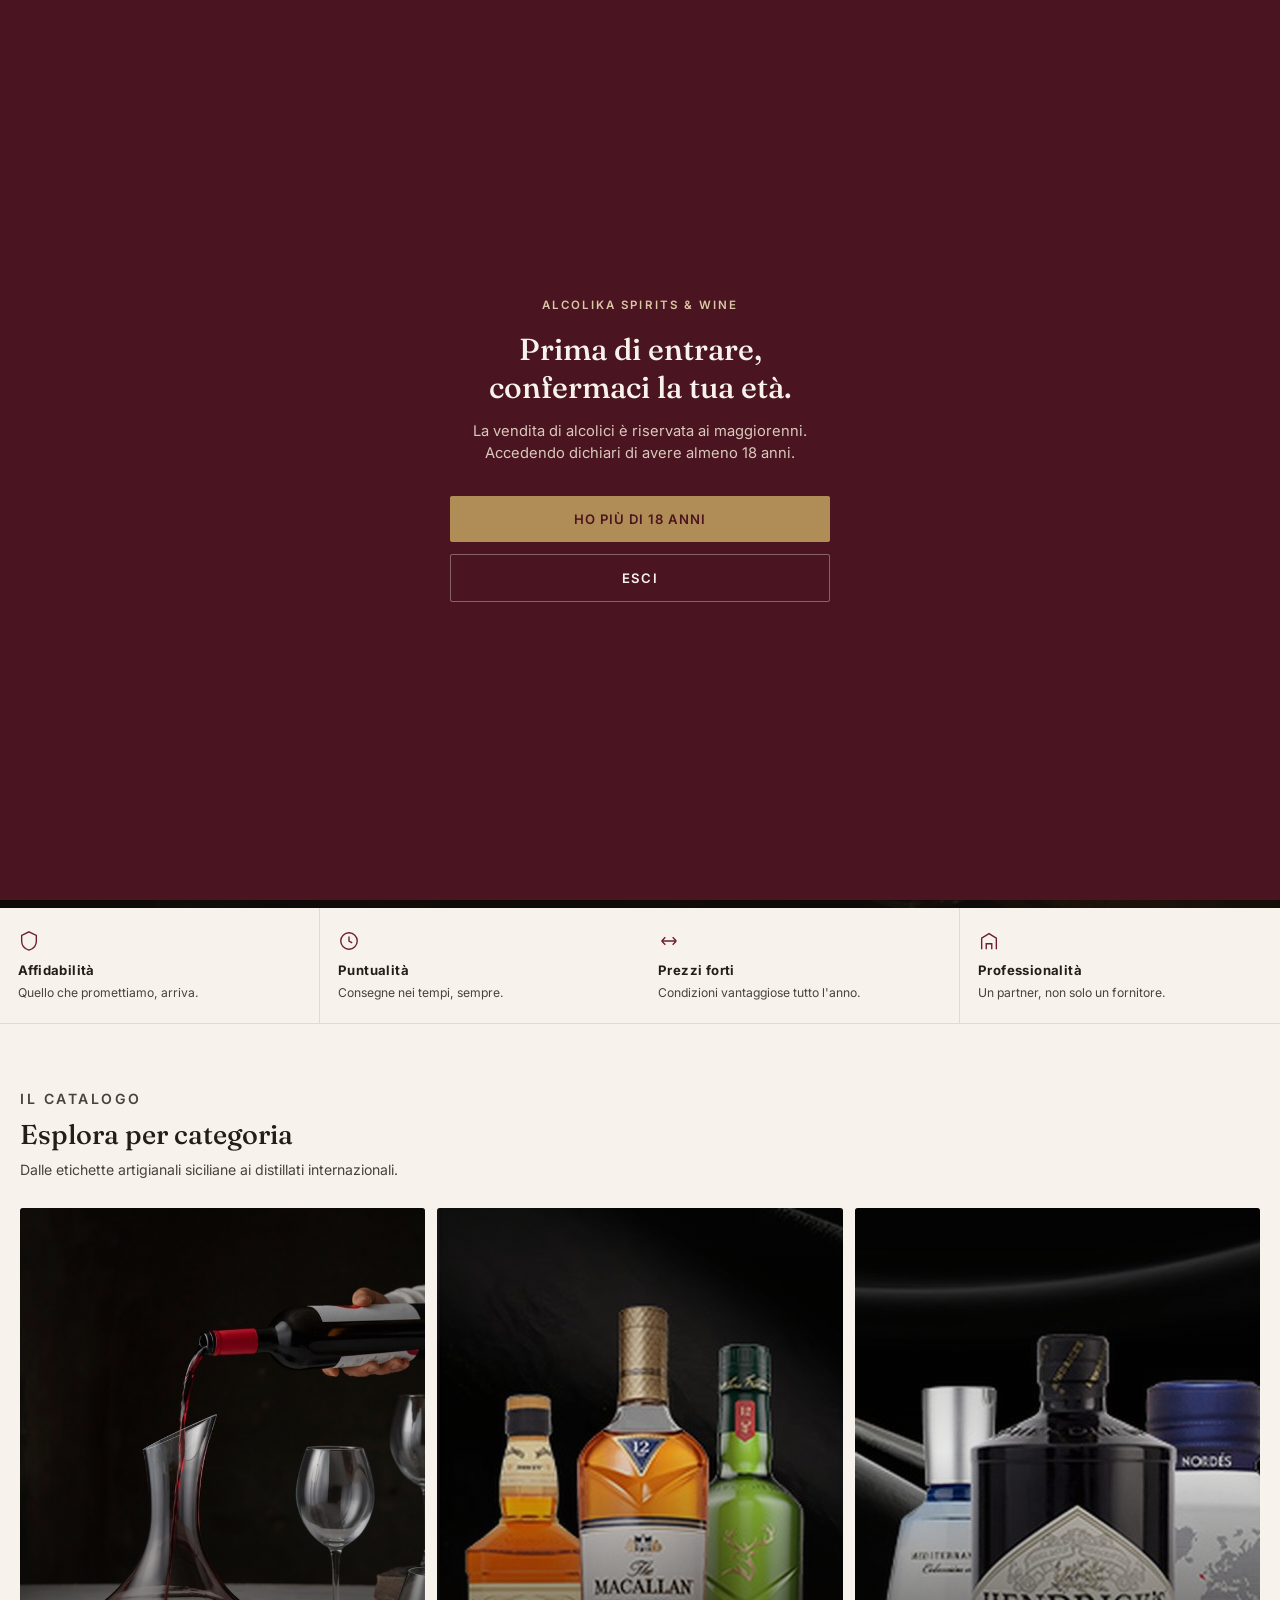
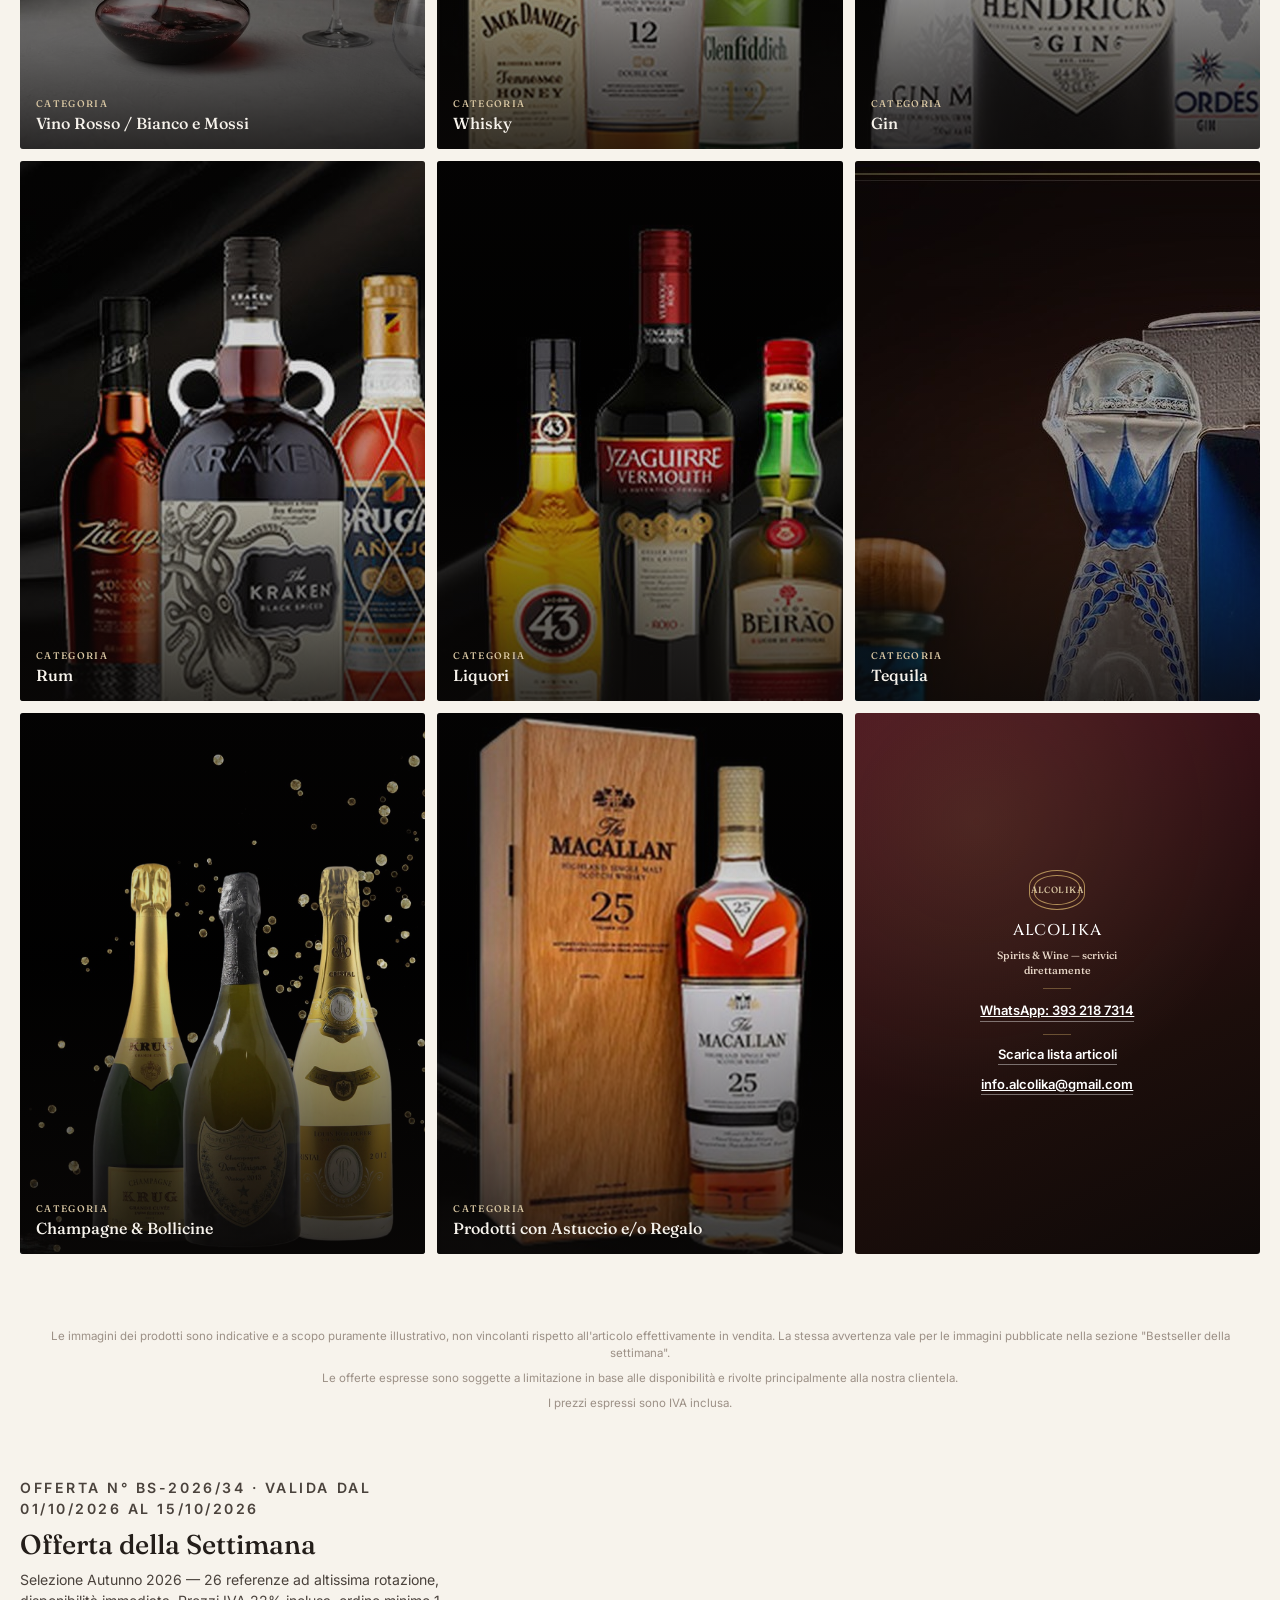
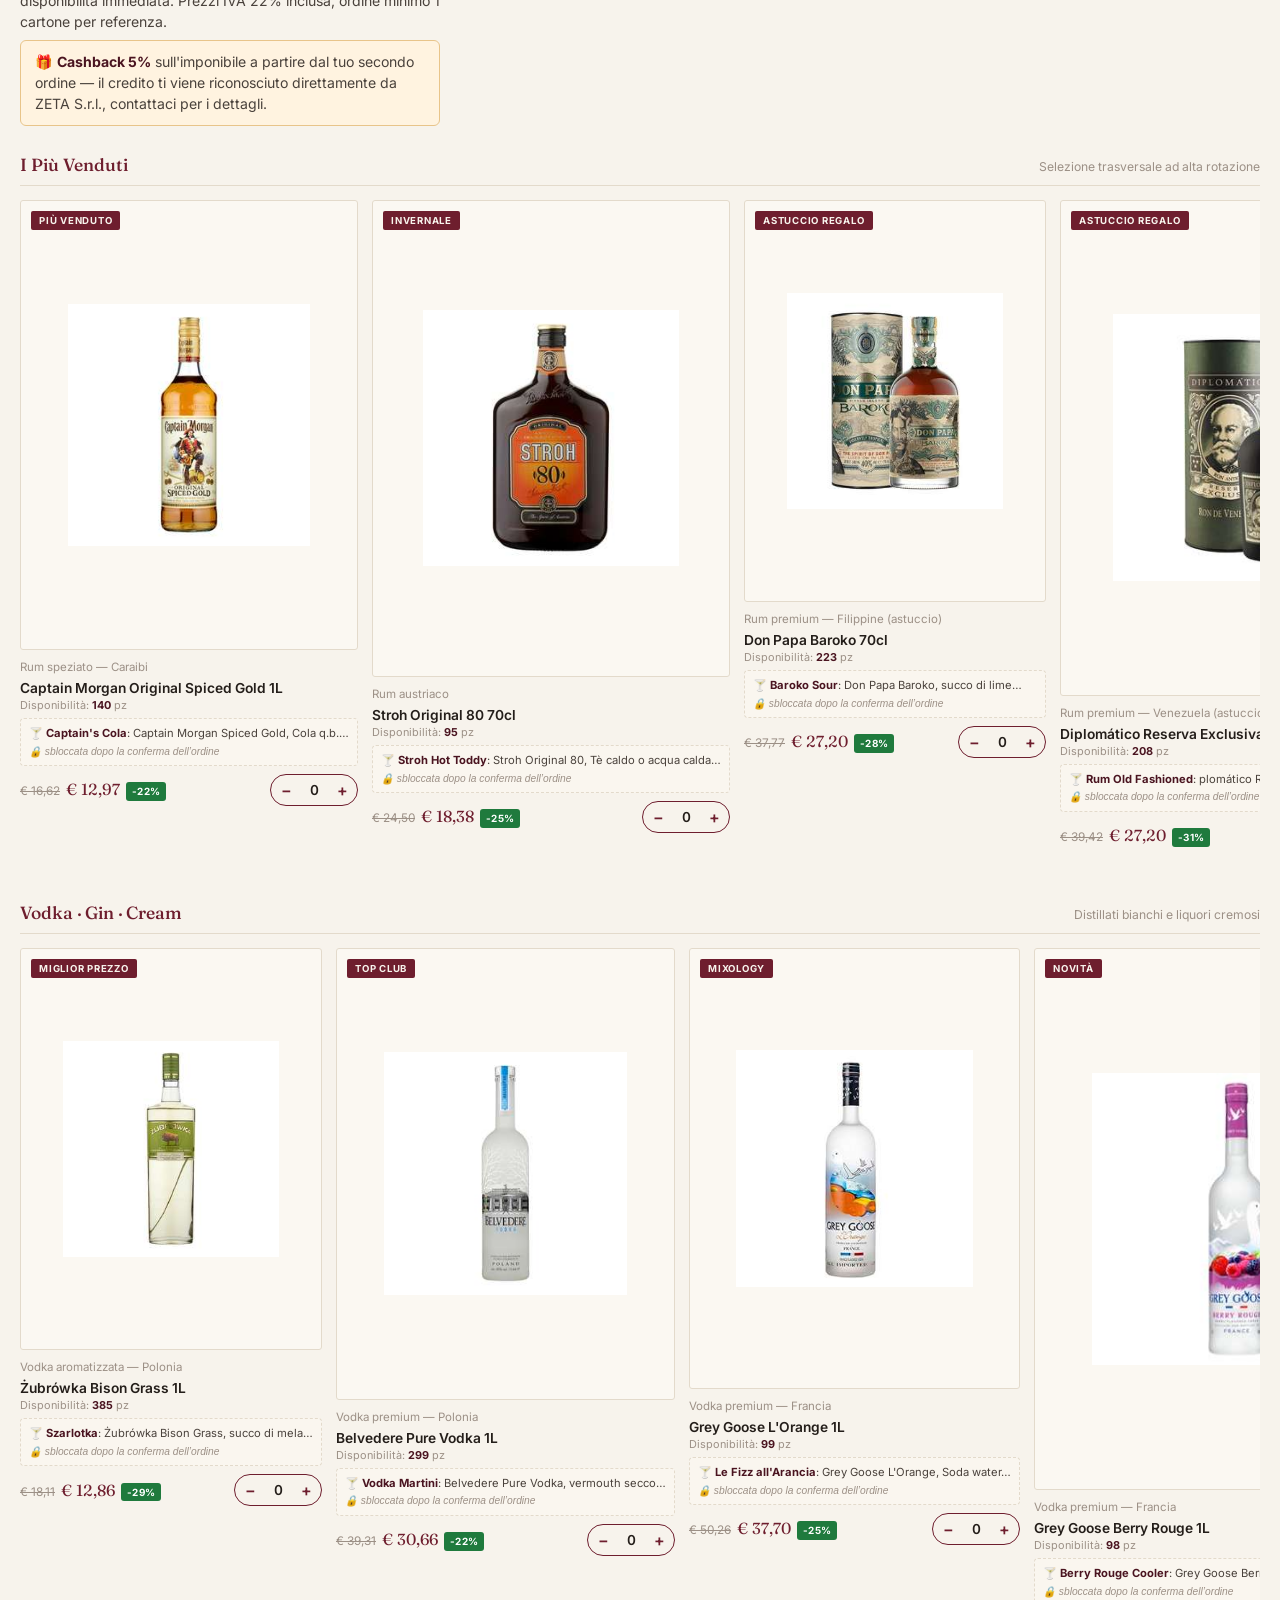
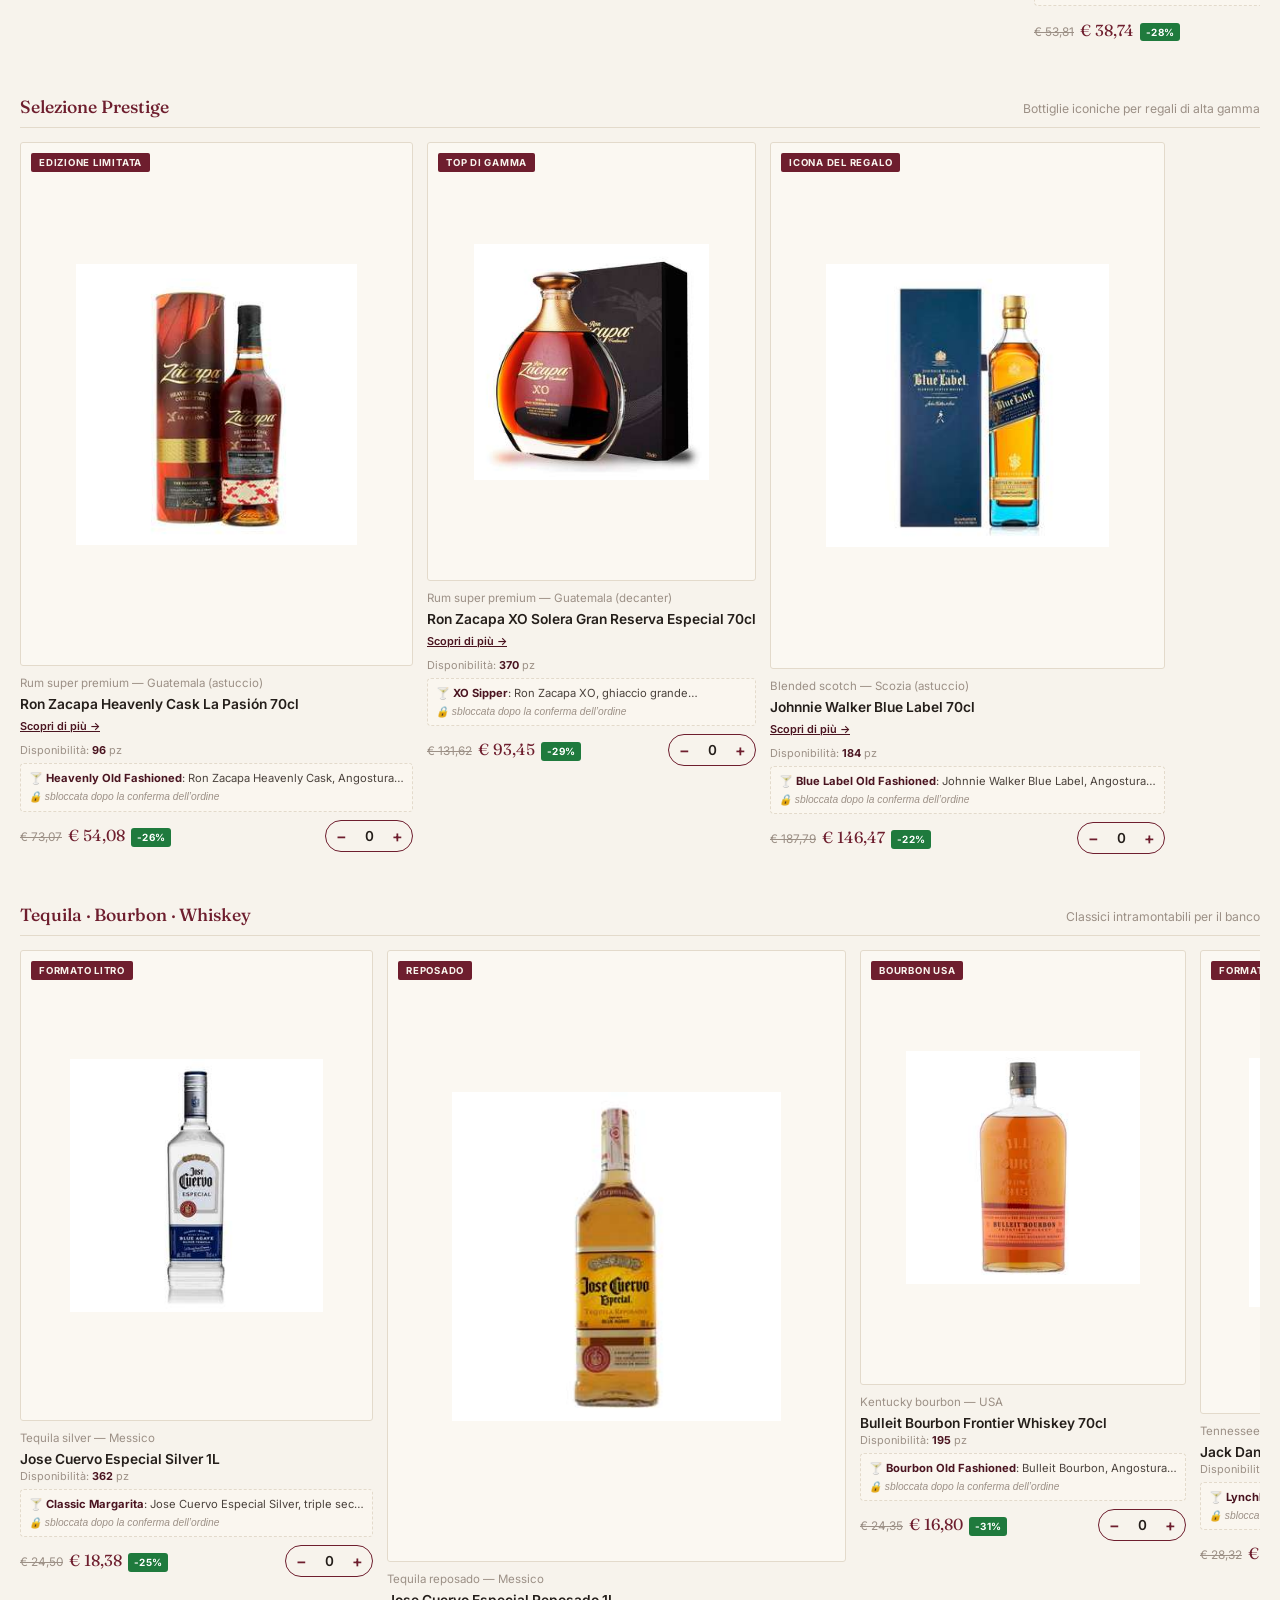
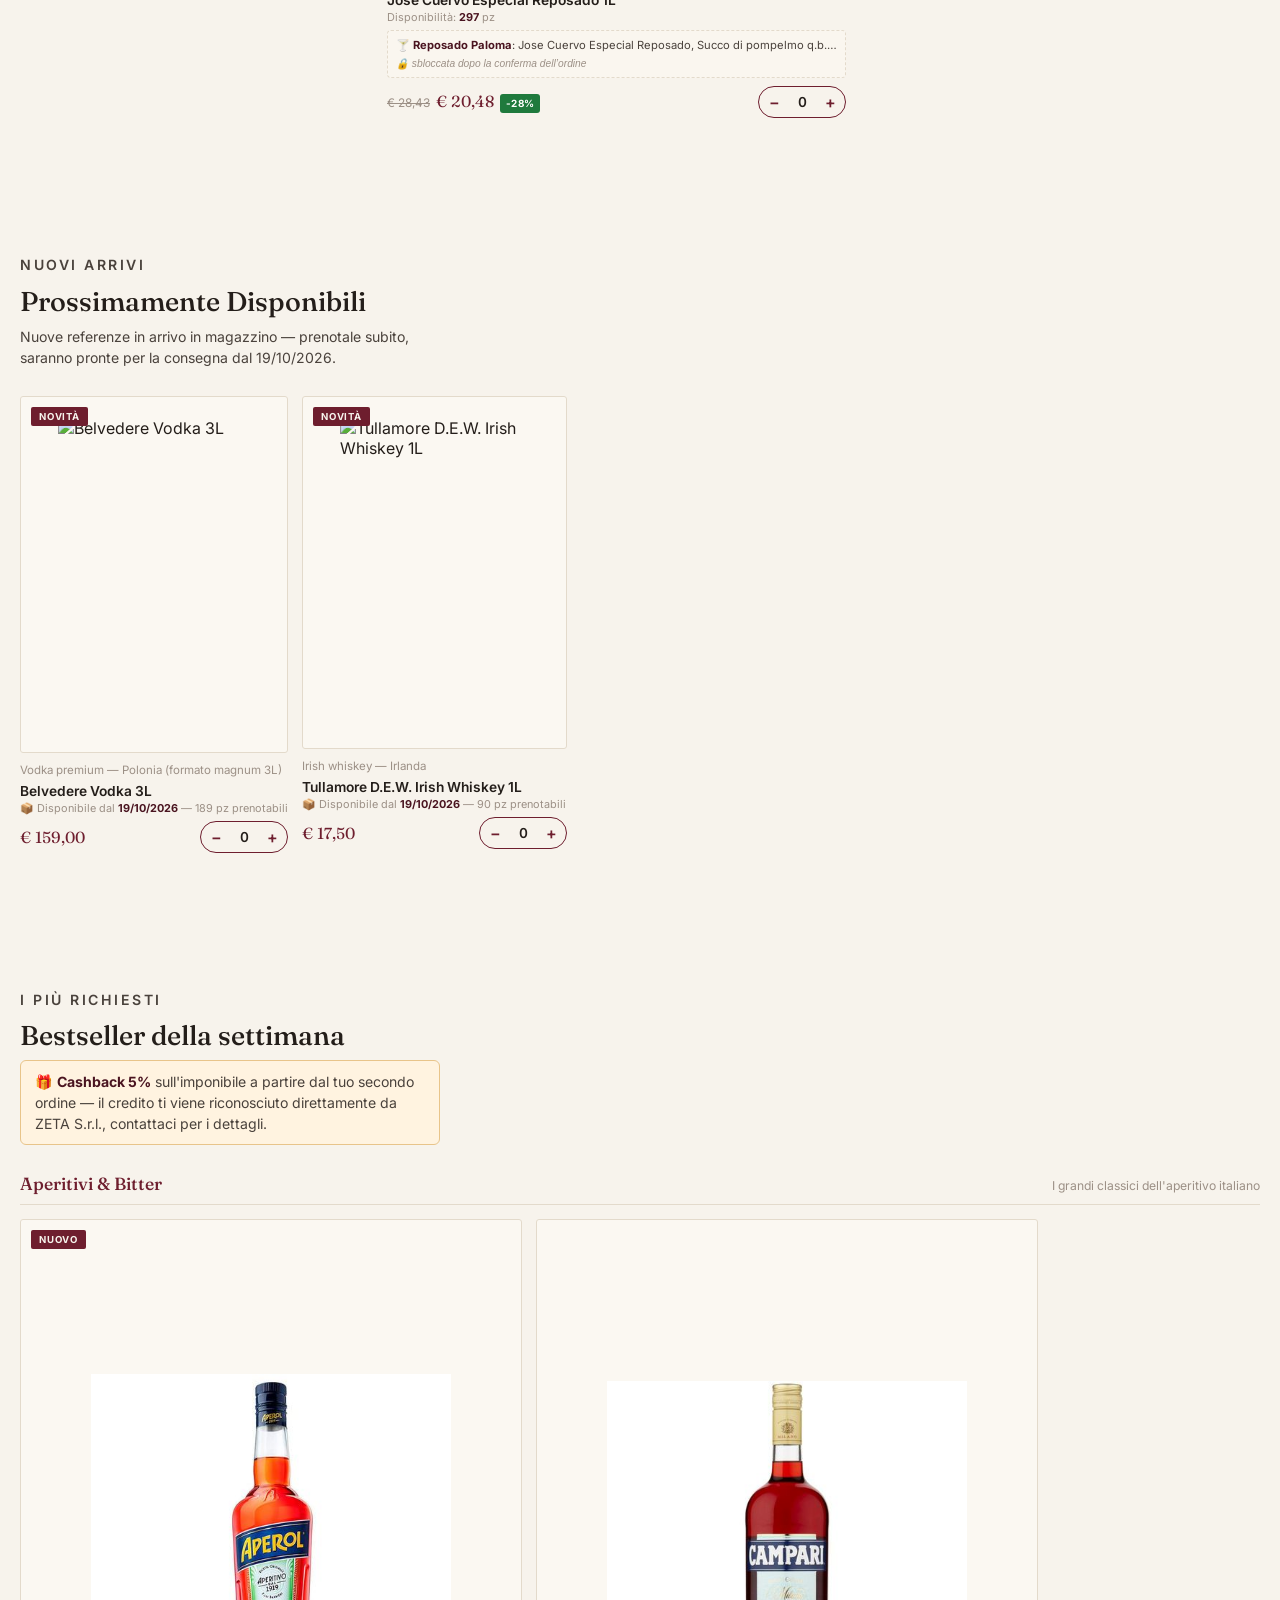
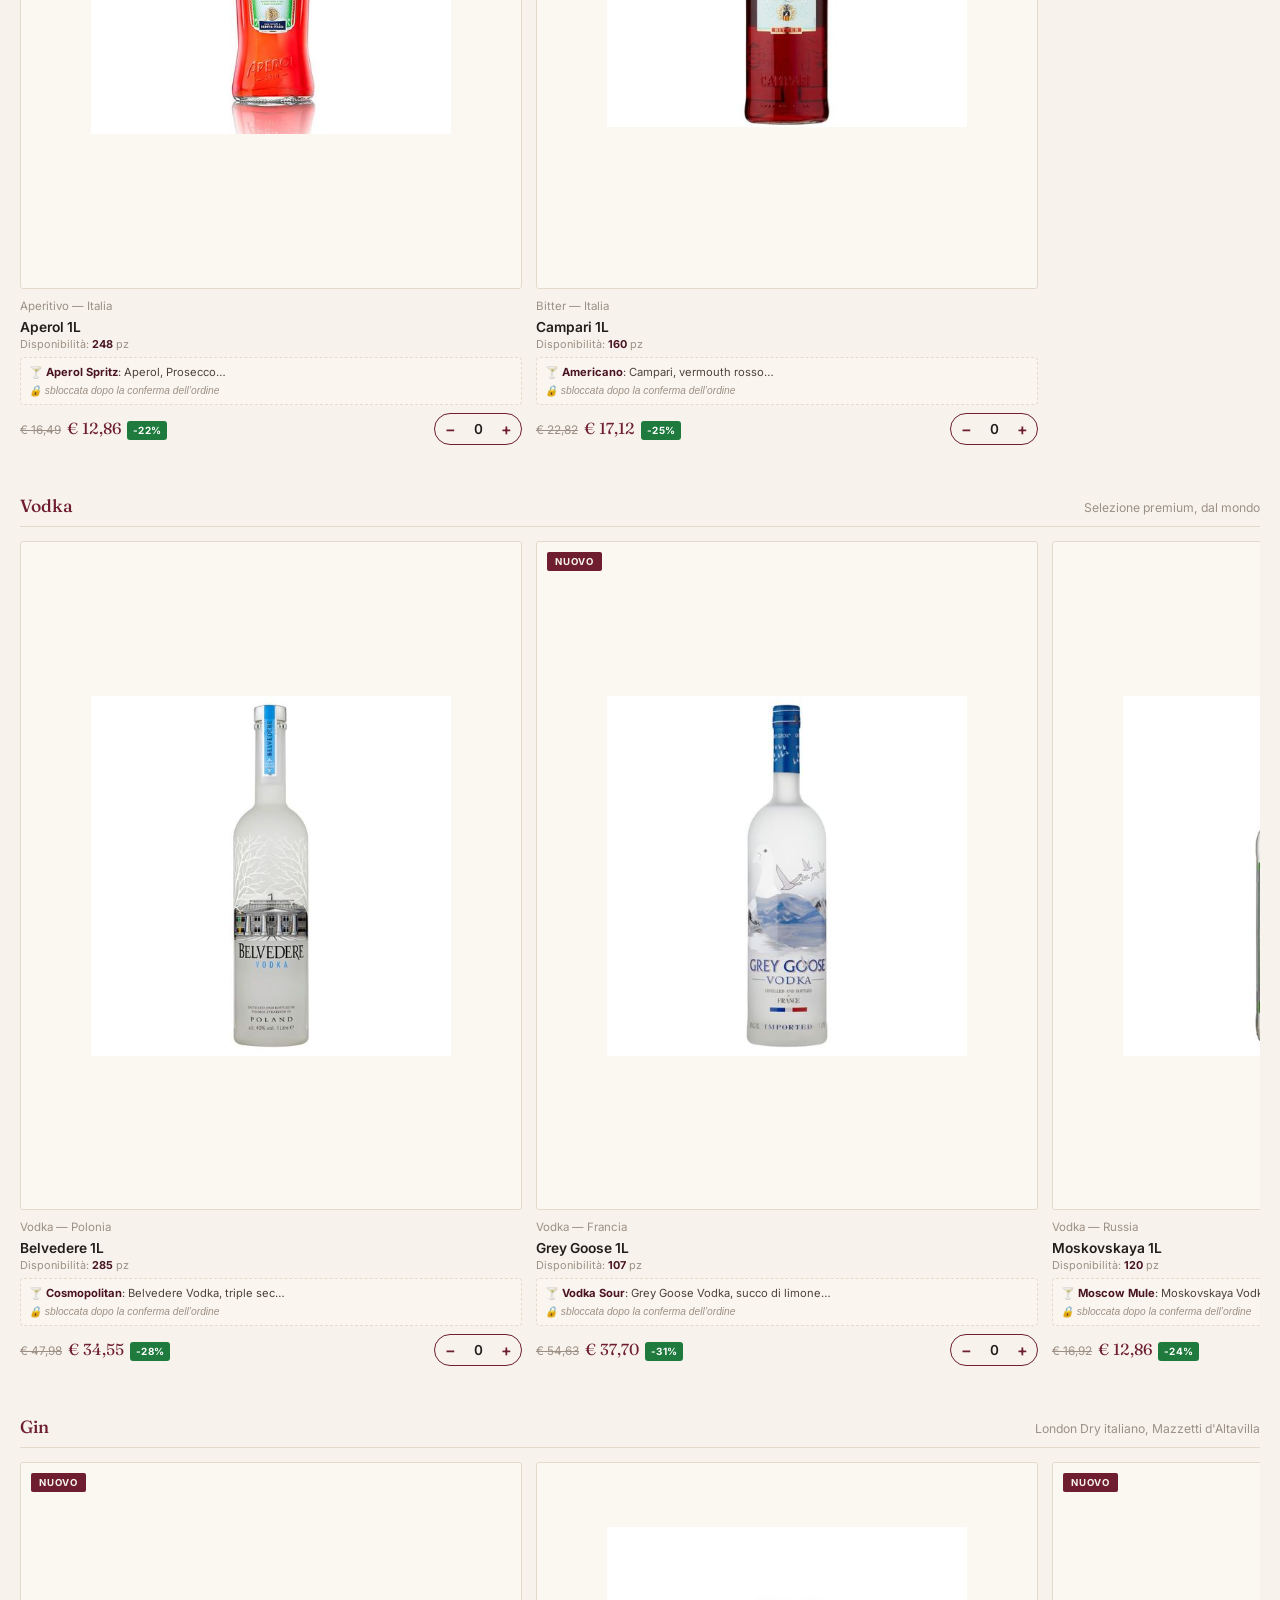
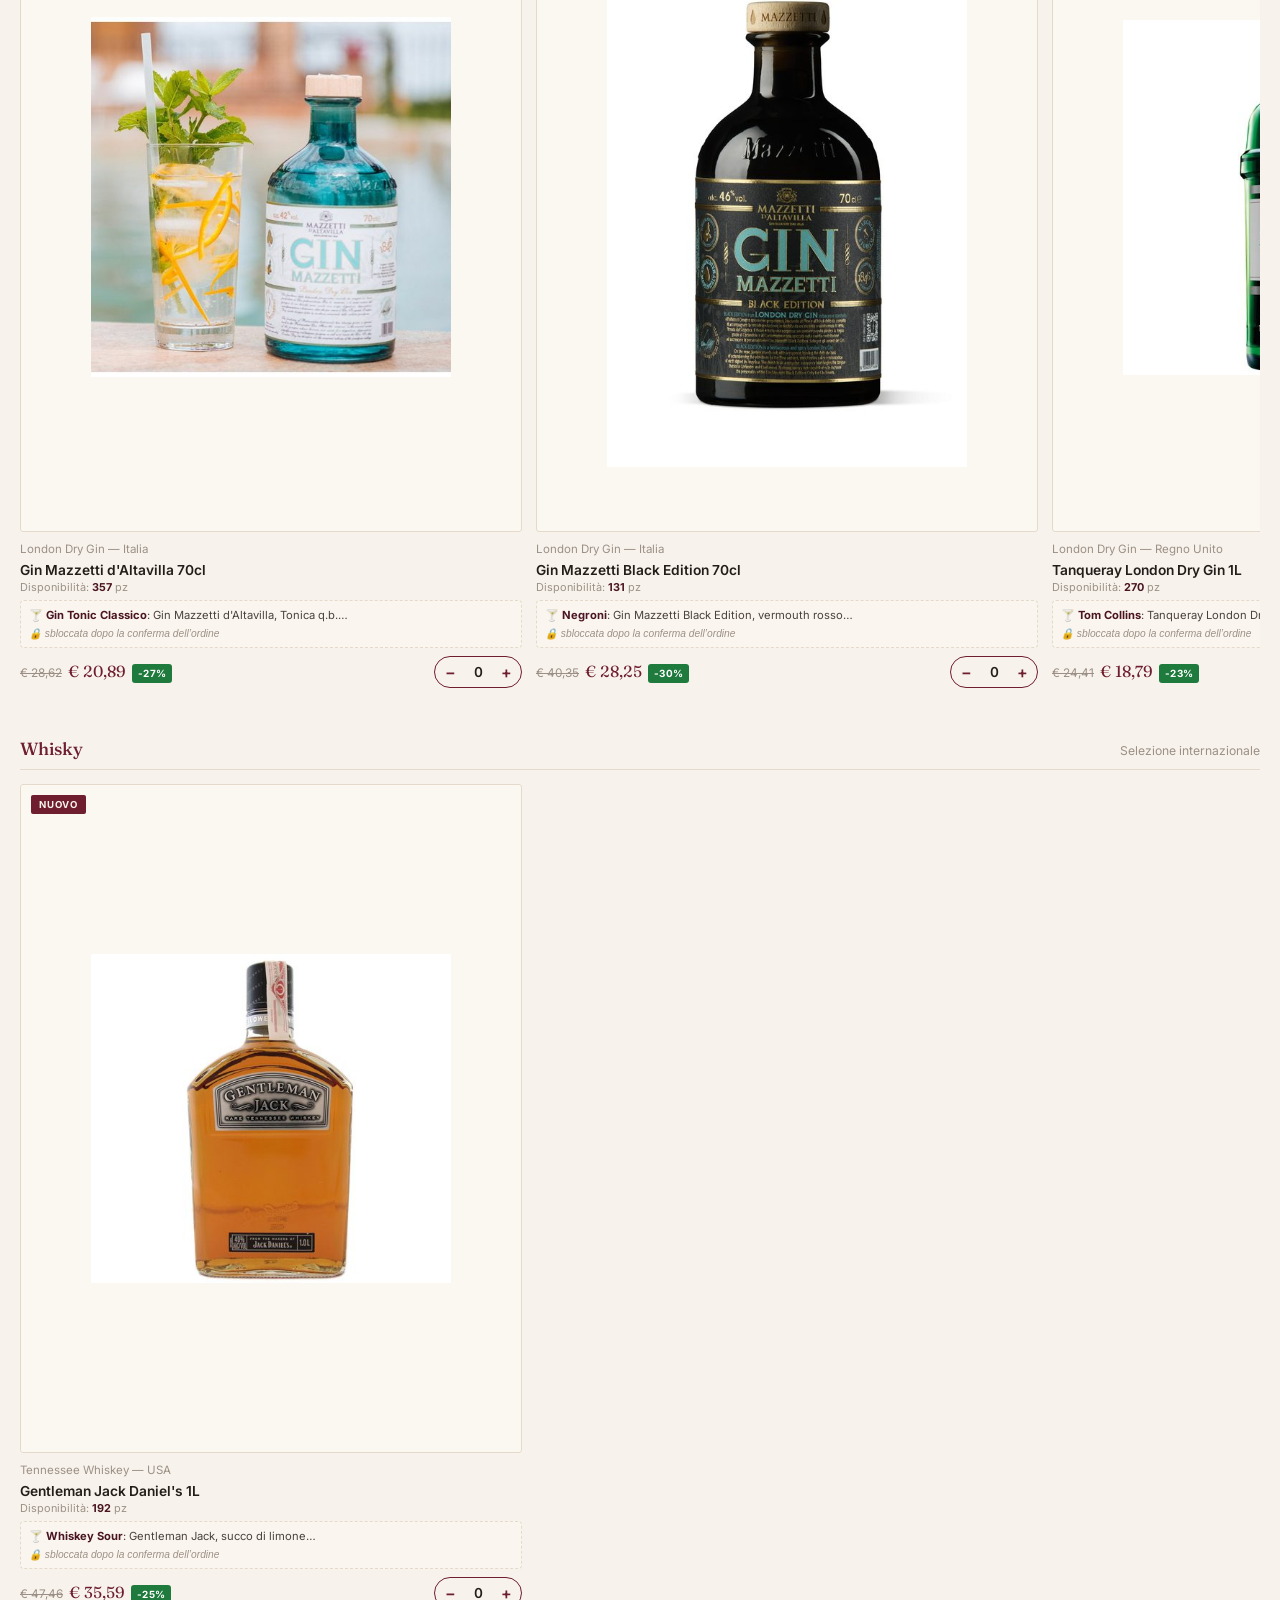
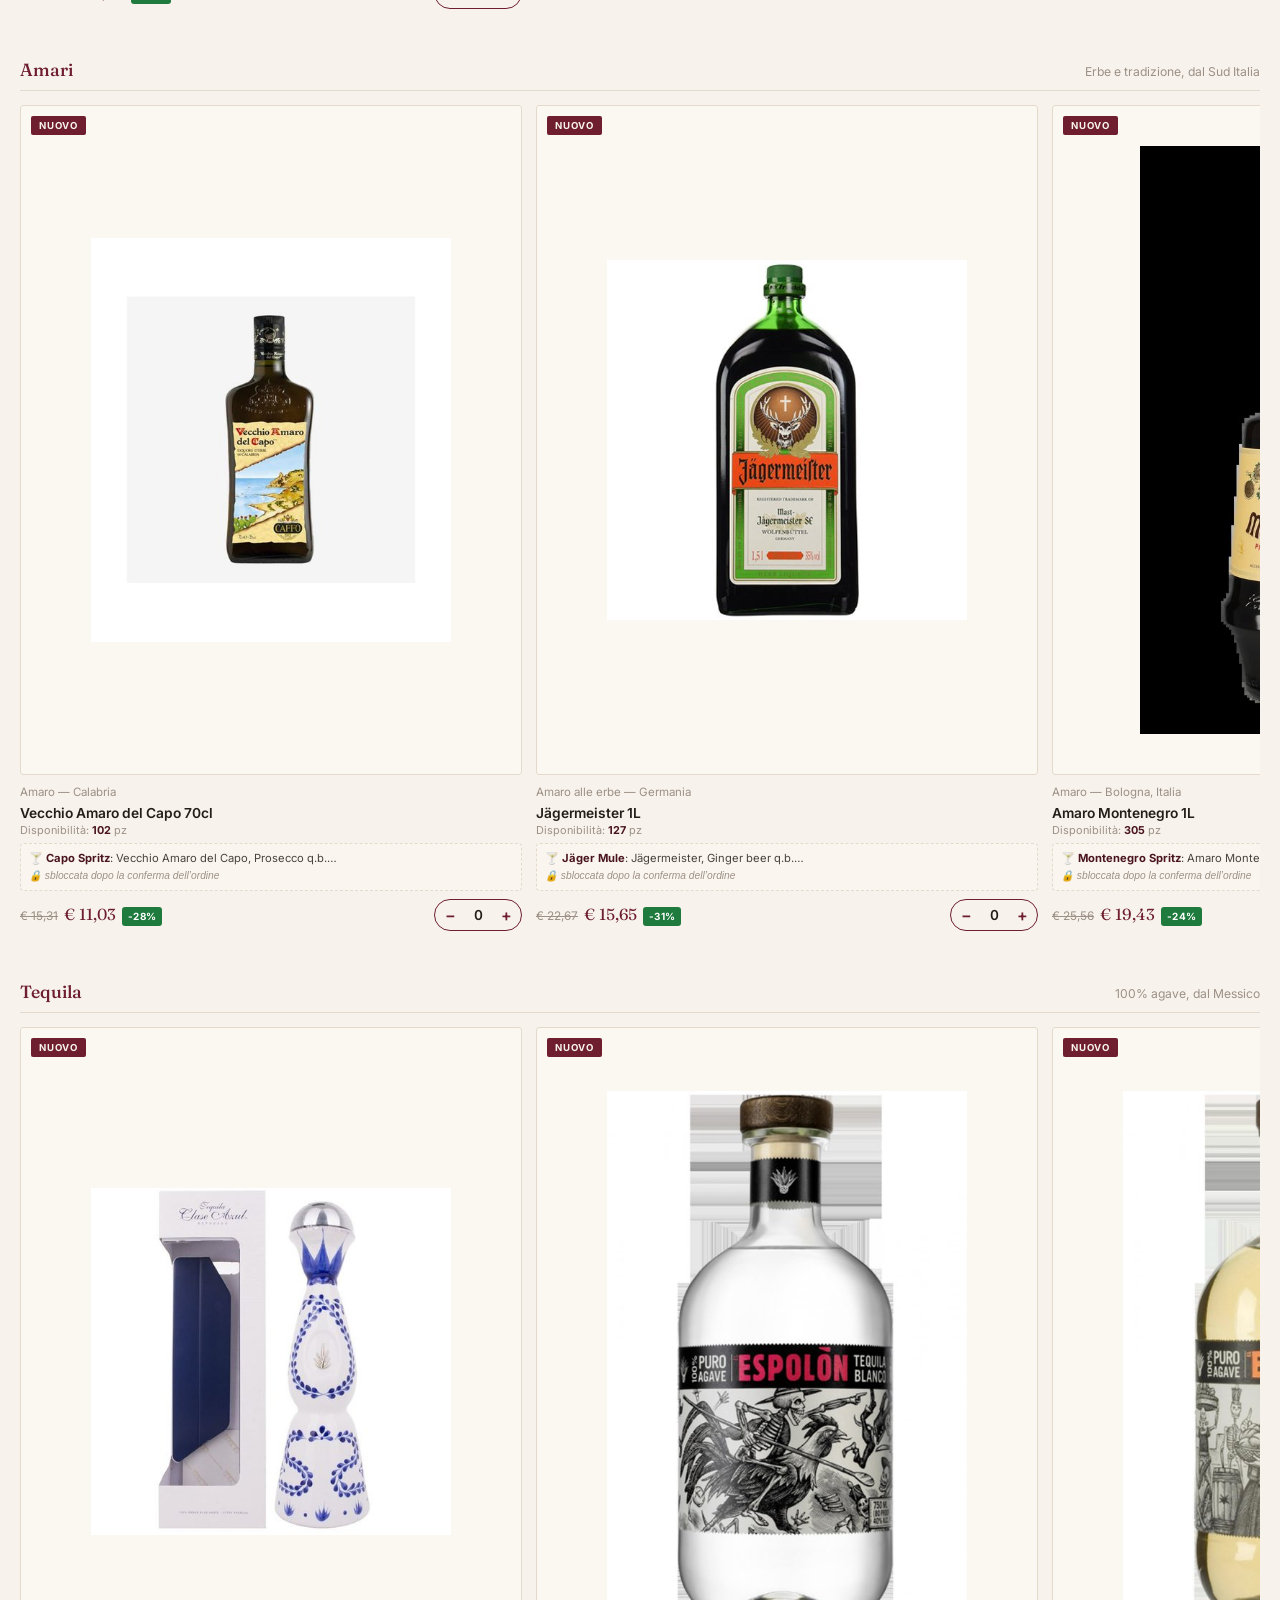
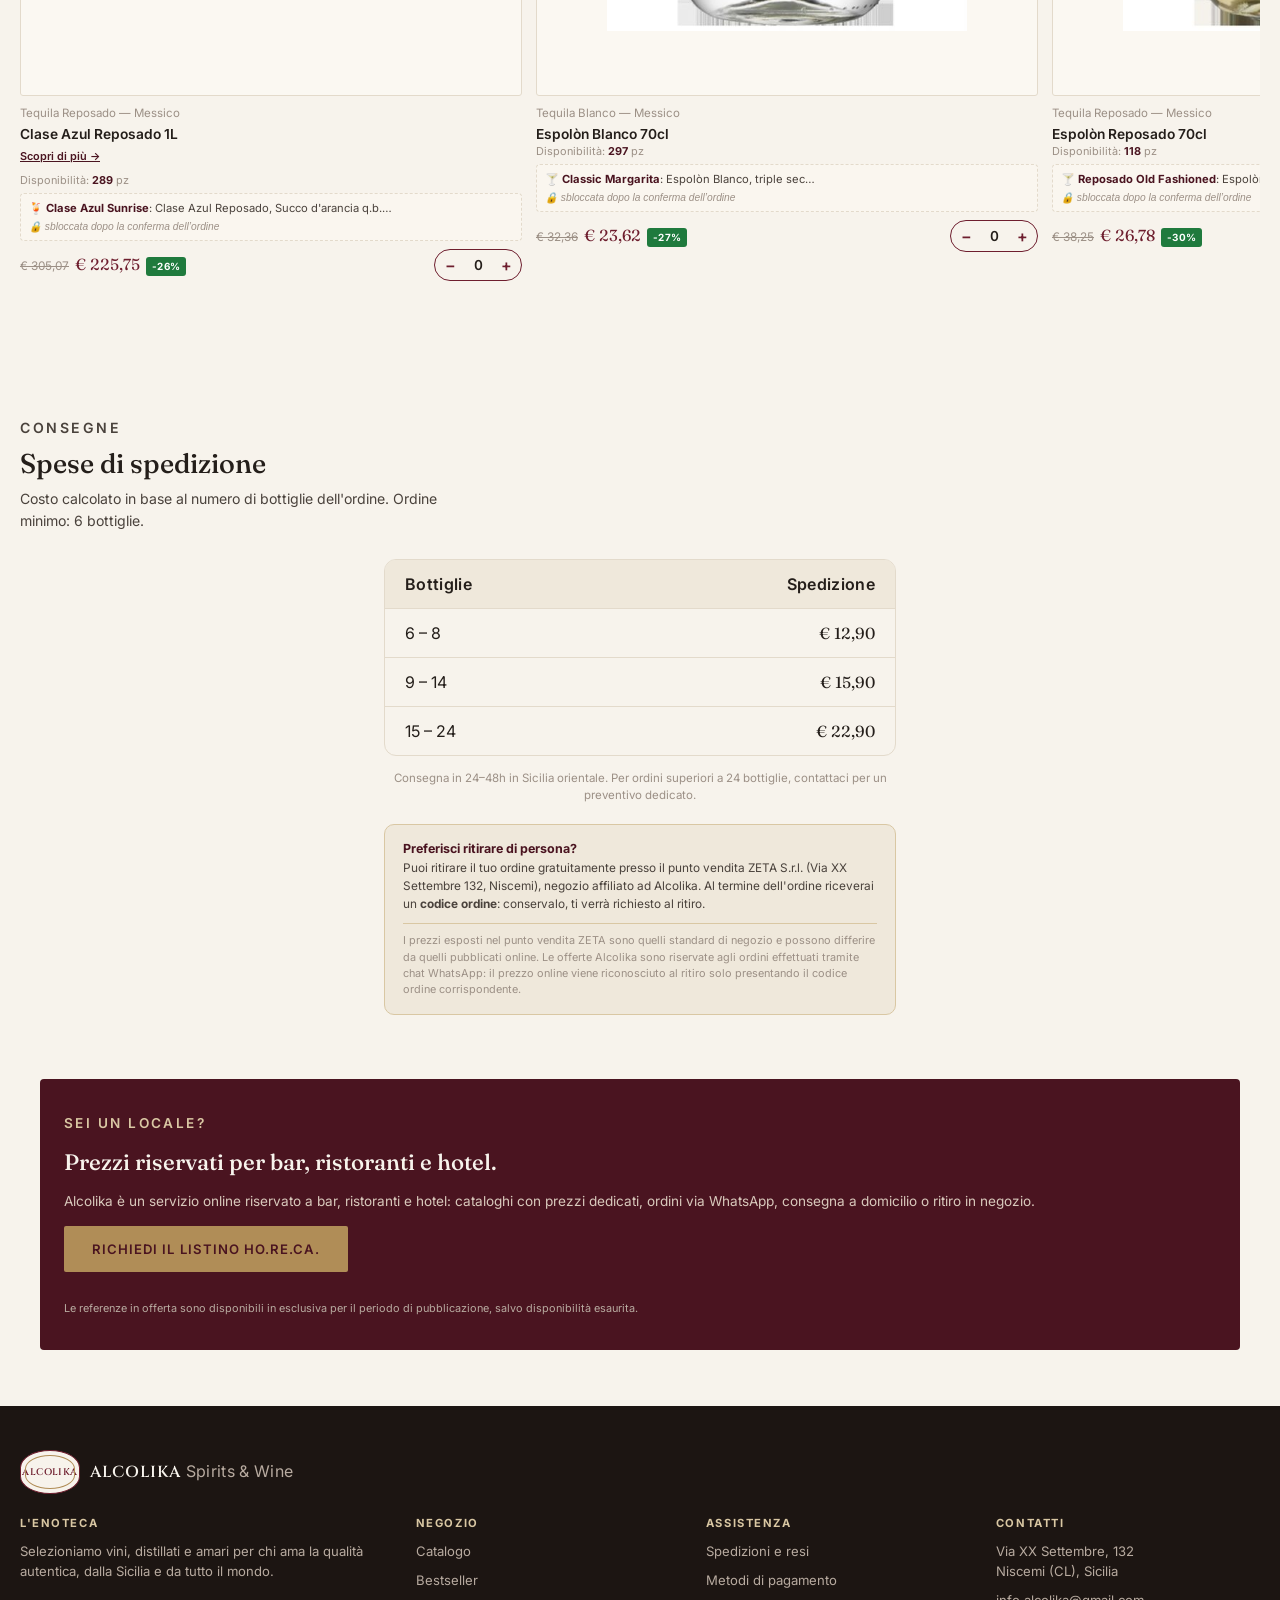
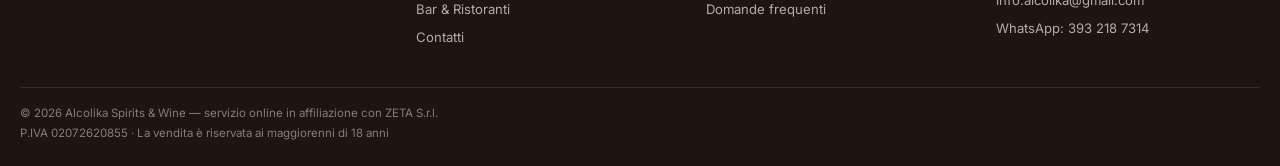
==== commit fc56c57d: "Rename index (45).html to index.html" ====
--- a/index.html
+++ b/index.html
@@ -934,6 +934,39 @@
         <p class="cat">Tennessee whiskey — USA</p>
         <h5>Jack Daniel's Old No. 7 1L</h5>
         <p class="stock-avail">Disponibilità: <strong>312</strong> pz</p><p class="recipe-teaser" data-recipe="Jack Daniel's Old No. 7 1L">🍸 <strong>Lynchburg Lemonade</strong>: Jack Daniel's Old No. 7, triple sec… <span class="recipe-lock">🔒 sbloccata dopo la conferma dell’ordine</span></p><div class="price-row"><div class="price-block"><span class="price-old">€ 28,32</span><span class="price serif">€ 21,53</span><span class="badge-discount">-24%</span></div><div class="qty-stepper" data-name="Jack Daniel's Old No. 7 1L" data-price="21.53"><button class="qty-btn qty-minus" aria-label="Diminuisci quantità">−</button><span class="qty-value">0</span><button class="qty-btn qty-plus" aria-label="Aumenta quantità">+</button></div></div><div class="item-subtotal" data-subtotal-for="Jack Daniel's Old No. 7 1L">Subtotale: € 0,00</div>
+      </div>
+      </div>
+    </div>
+  </section>
+
+  <!-- ================= PROSSIMI ARRIVI ================= -->
+  <section id="prossimi-arrivi">
+    <div class="section-head">
+      <p class="eyebrow">Nuovi arrivi</p>
+      <h2 class="serif">Prossimamente Disponibili</h2>
+      <p>Nuove referenze in arrivo in magazzino — prenotale subito, saranno pronte per la consegna dal 19/10/2026.</p>
+    </div>
+    <div class="subcat-block">
+      <div class="scroll-row">
+<div class="product-card">
+        <div class="product-thumb">
+          <span class="tag-new">Novità</span>
+          <img loading="lazy" src="img-056.jpg" alt="Belvedere Vodka 3L">
+        </div>
+        <p class="cat">Vodka premium — Polonia (formato magnum 3L)</p>
+        <h5>Belvedere Vodka 3L</h5>
+        <p class="stock-avail">📦 Disponibile dal <strong>19/10/2026</strong> — 189 pz prenotabili</p>
+        <div class="price-row"><span class="price serif">€ 159,00</span><div class="qty-stepper" data-name="Belvedere Vodka 3L" data-price="159.00"><button class="qty-btn qty-minus" aria-label="Diminuisci quantità">−</button><span class="qty-value">0</span><button class="qty-btn qty-plus" aria-label="Aumenta quantità">+</button></div></div><div class="item-subtotal" data-subtotal-for="Belvedere Vodka 3L">Subtotale: € 0,00</div>
+      </div>
+<div class="product-card">
+        <div class="product-thumb">
+          <span class="tag-new">Novità</span>
+          <img loading="lazy" src="img-057.jpg" alt="Tullamore D.E.W. Irish Whiskey 1L">
+        </div>
+        <p class="cat">Irish whiskey — Irlanda</p>
+        <h5>Tullamore D.E.W. Irish Whiskey 1L</h5>
+        <p class="stock-avail">📦 Disponibile dal <strong>19/10/2026</strong> — 90 pz prenotabili</p>
+        <div class="price-row"><span class="price serif">€ 17,50</span><div class="qty-stepper" data-name="Tullamore D.E.W. Irish Whiskey 1L" data-price="17.50"><button class="qty-btn qty-minus" aria-label="Diminuisci quantità">−</button><span class="qty-value">0</span><button class="qty-btn qty-plus" aria-label="Aumenta quantità">+</button></div></div><div class="item-subtotal" data-subtotal-for="Tullamore D.E.W. Irish Whiskey 1L">Subtotale: € 0,00</div>
       </div>
       </div>
     </div>
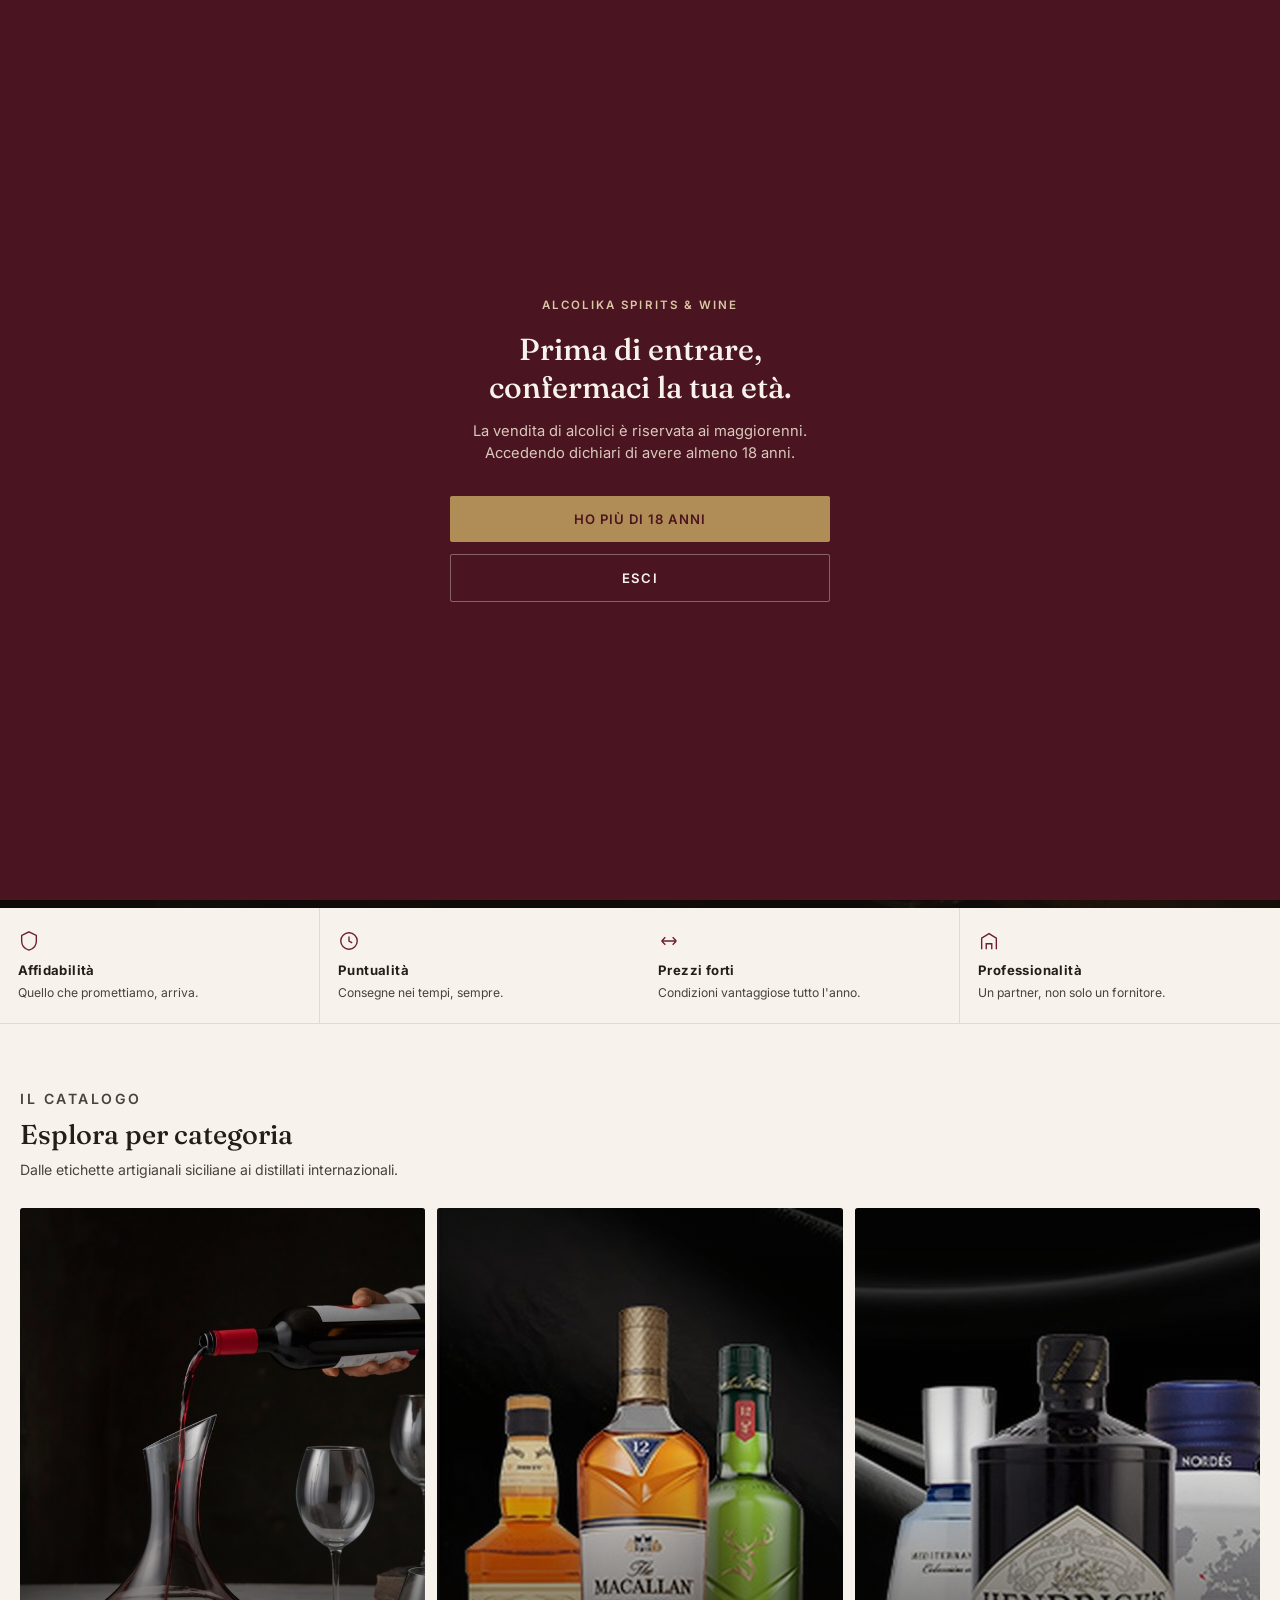
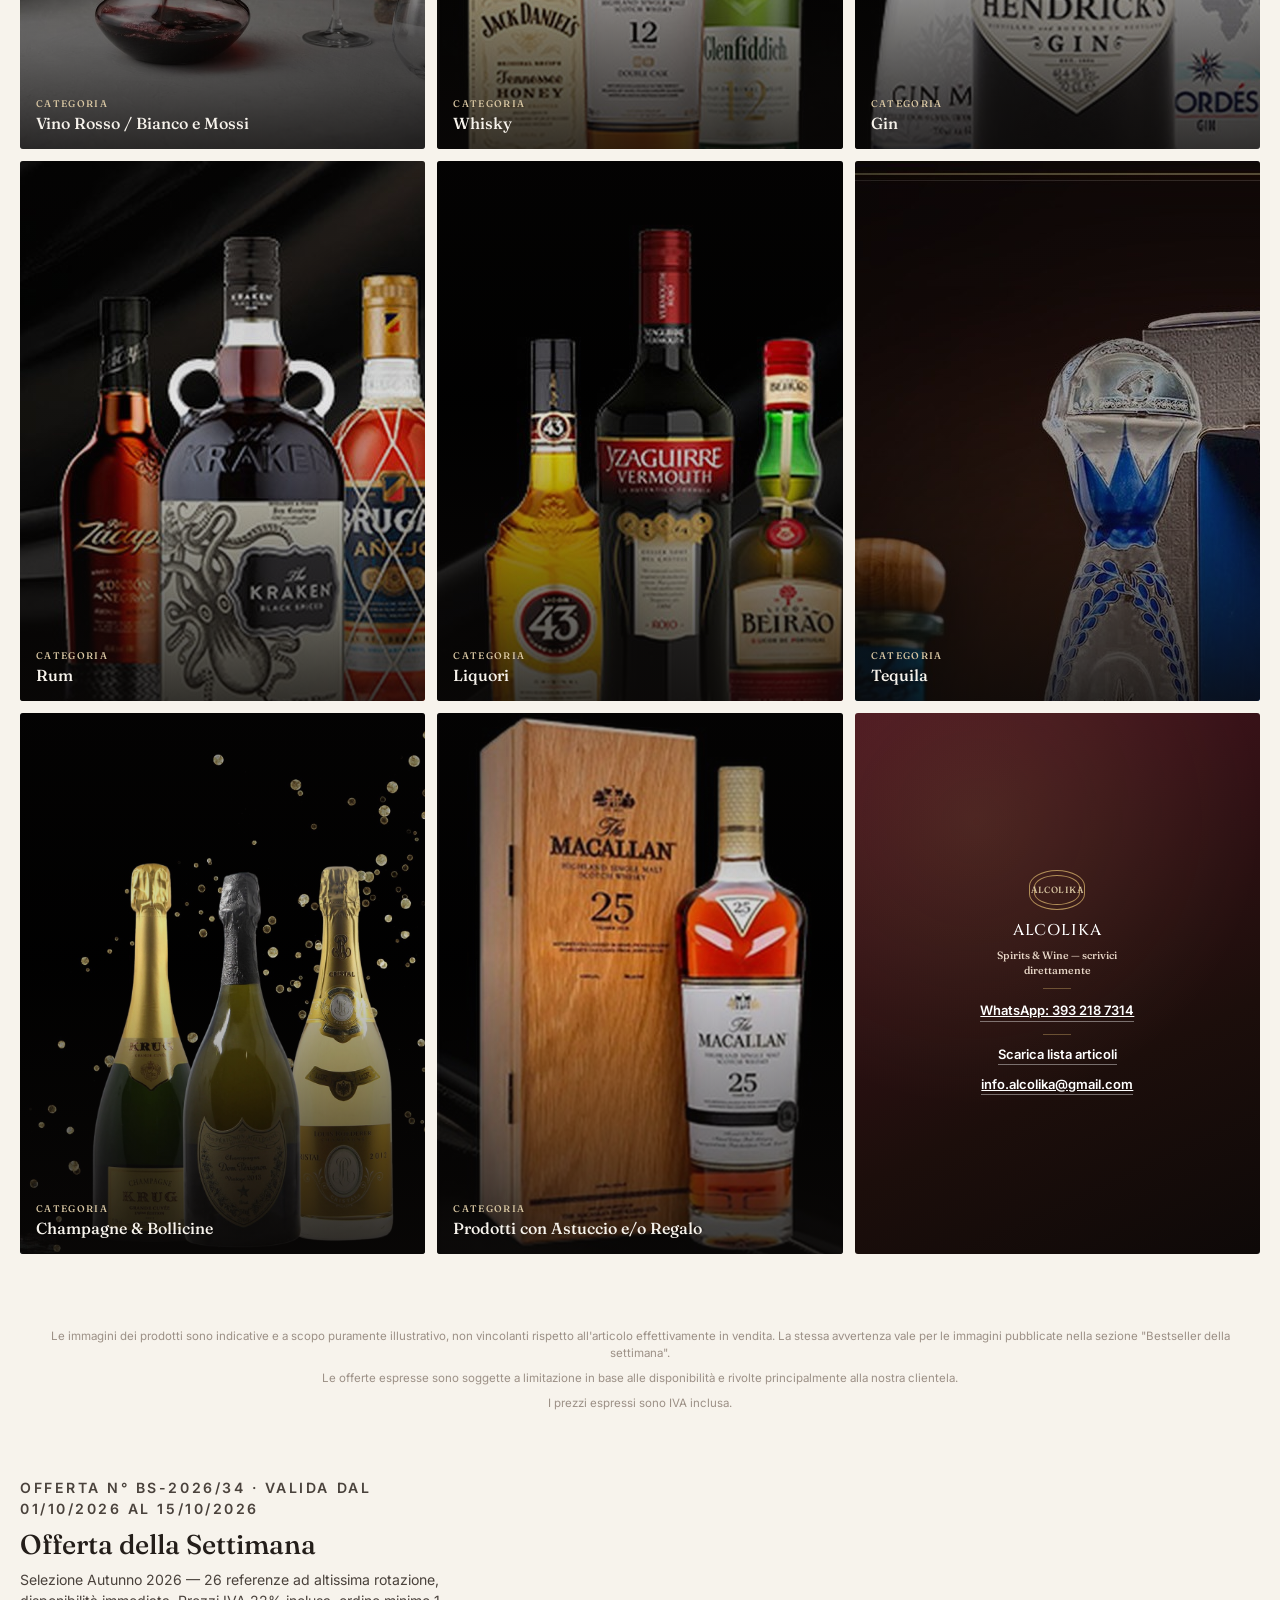
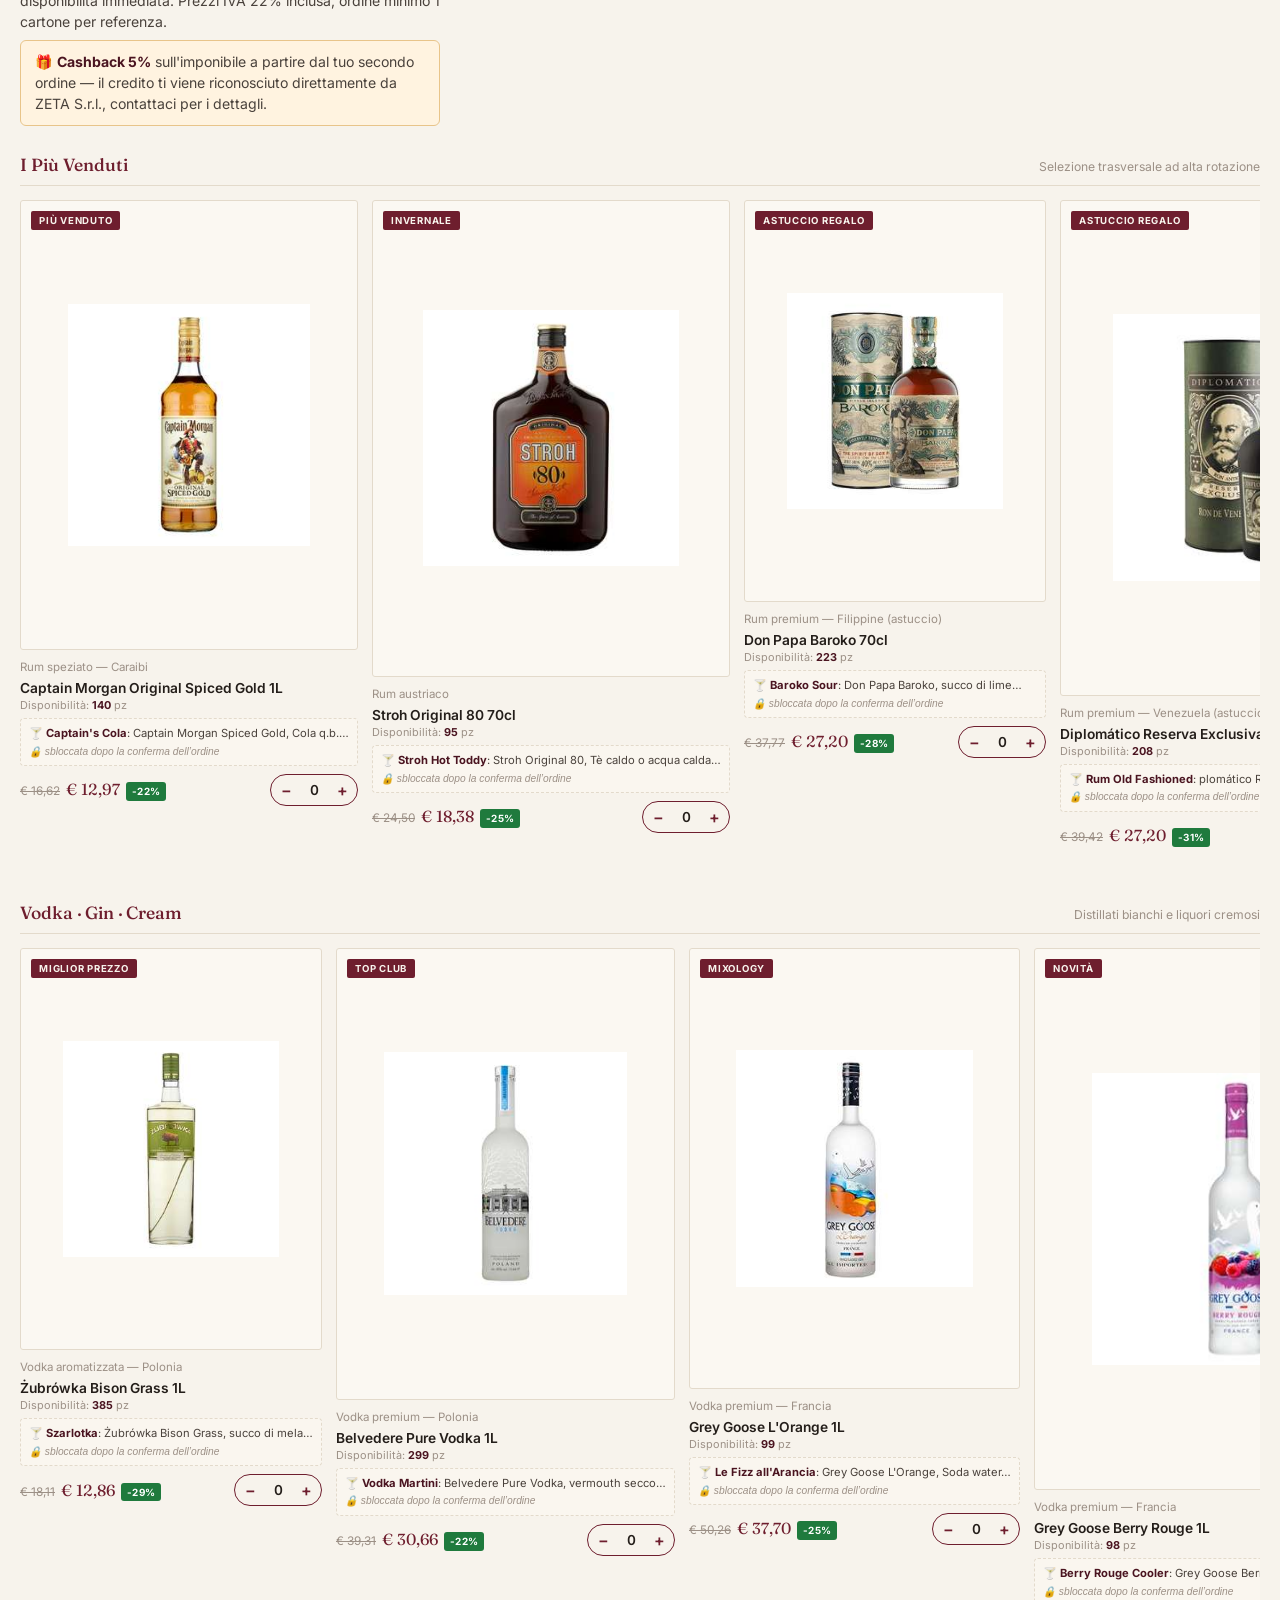
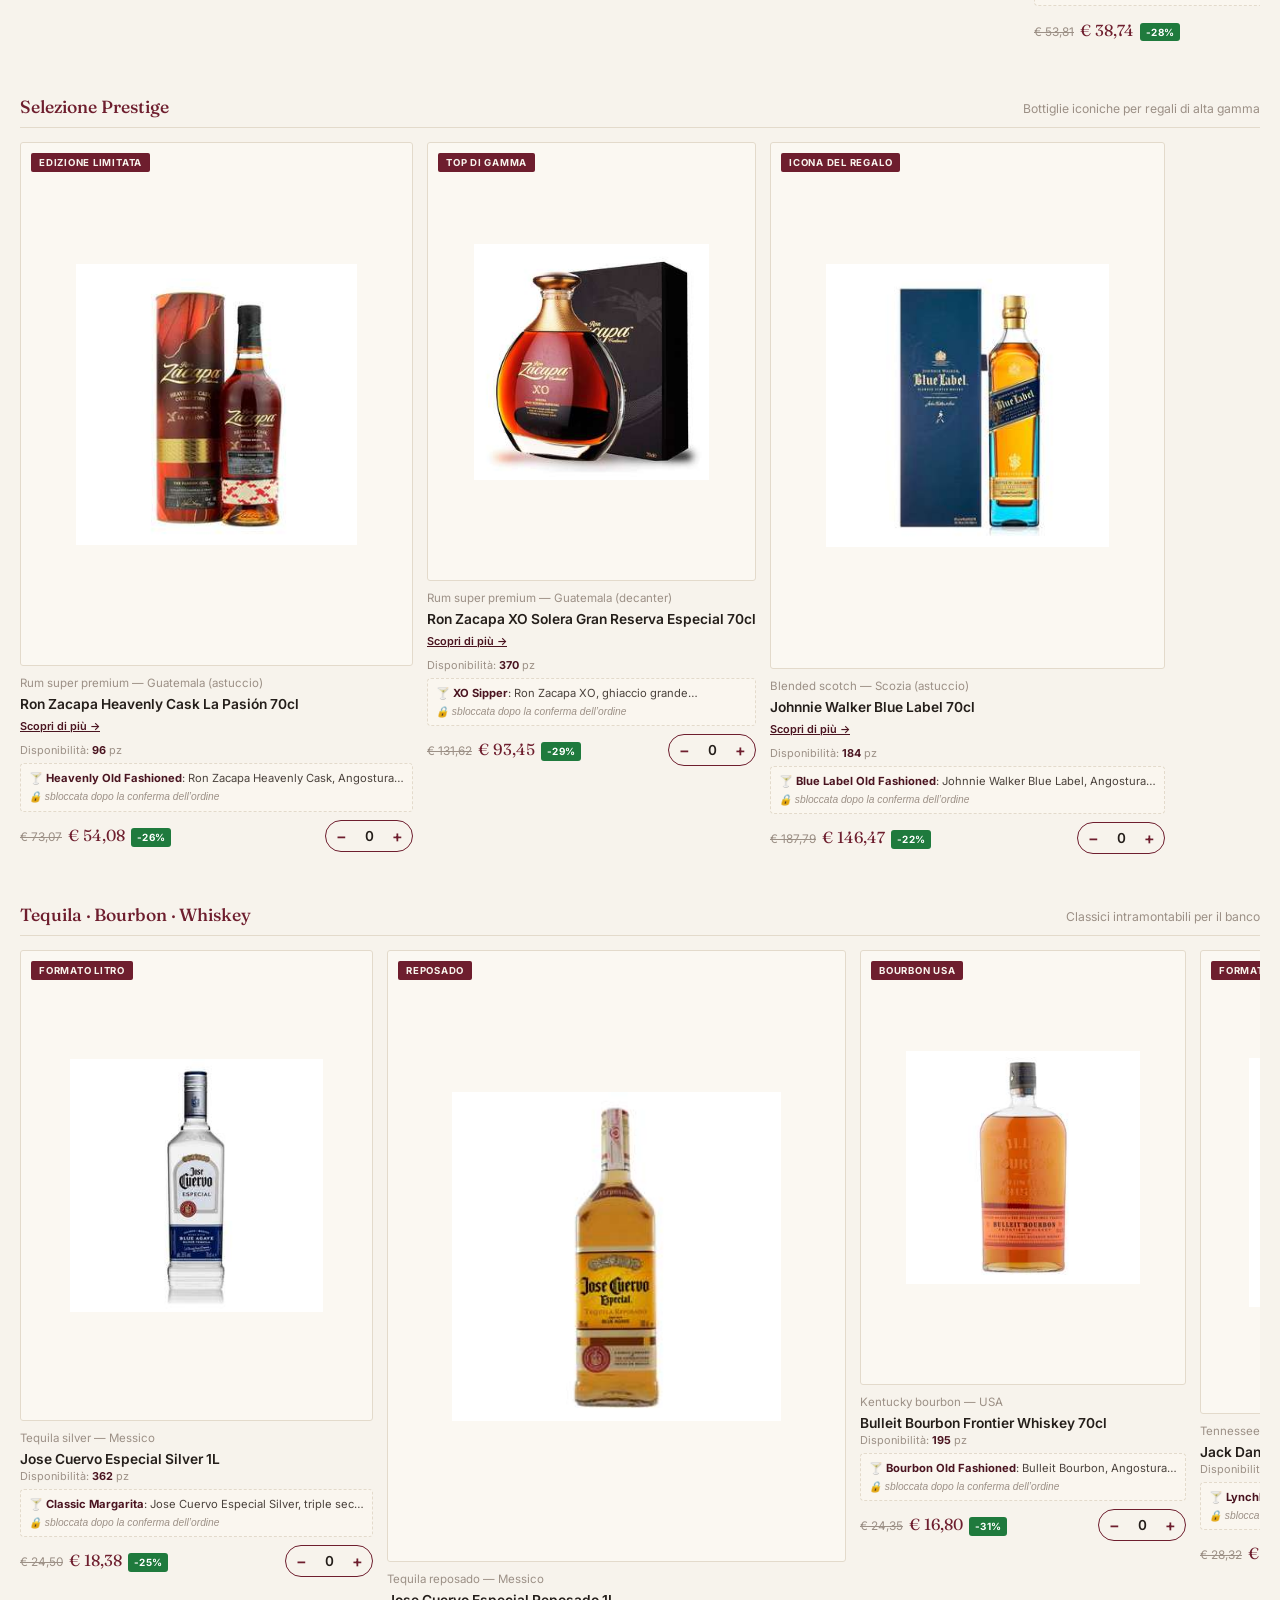
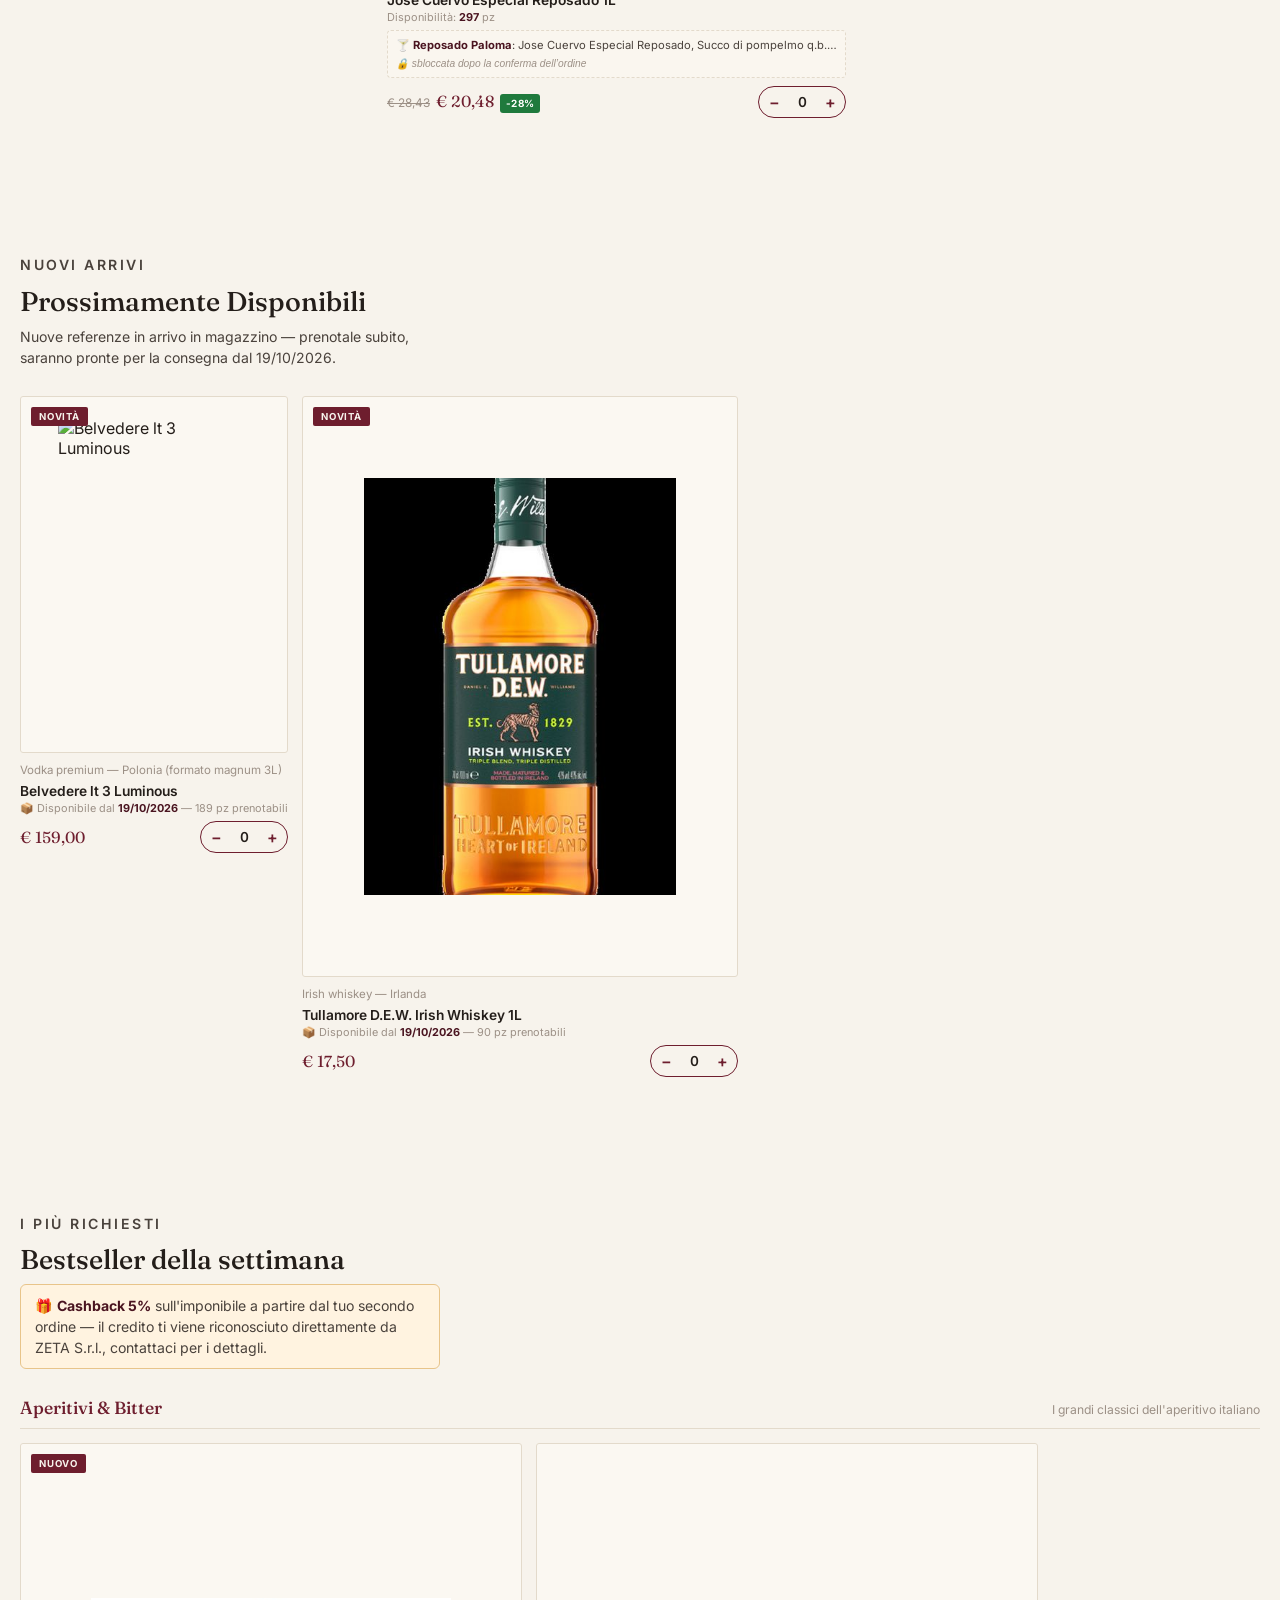
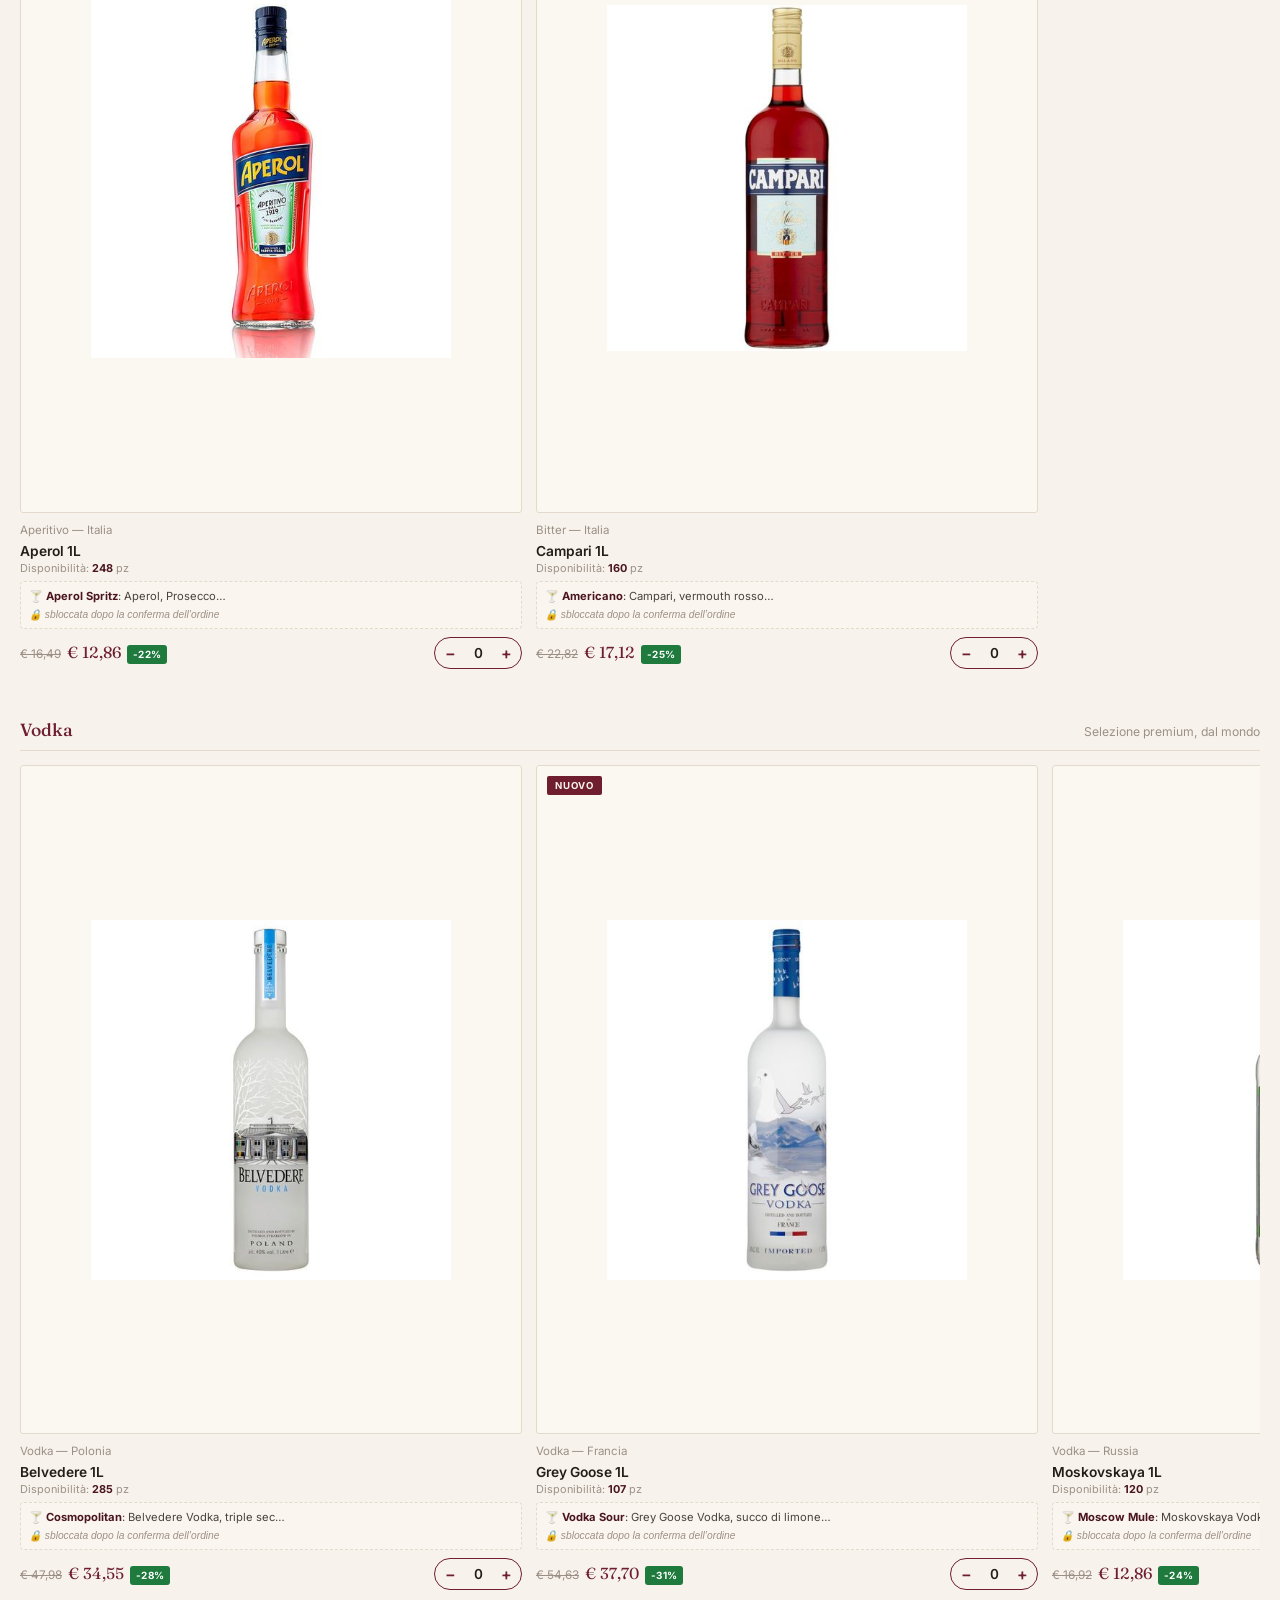
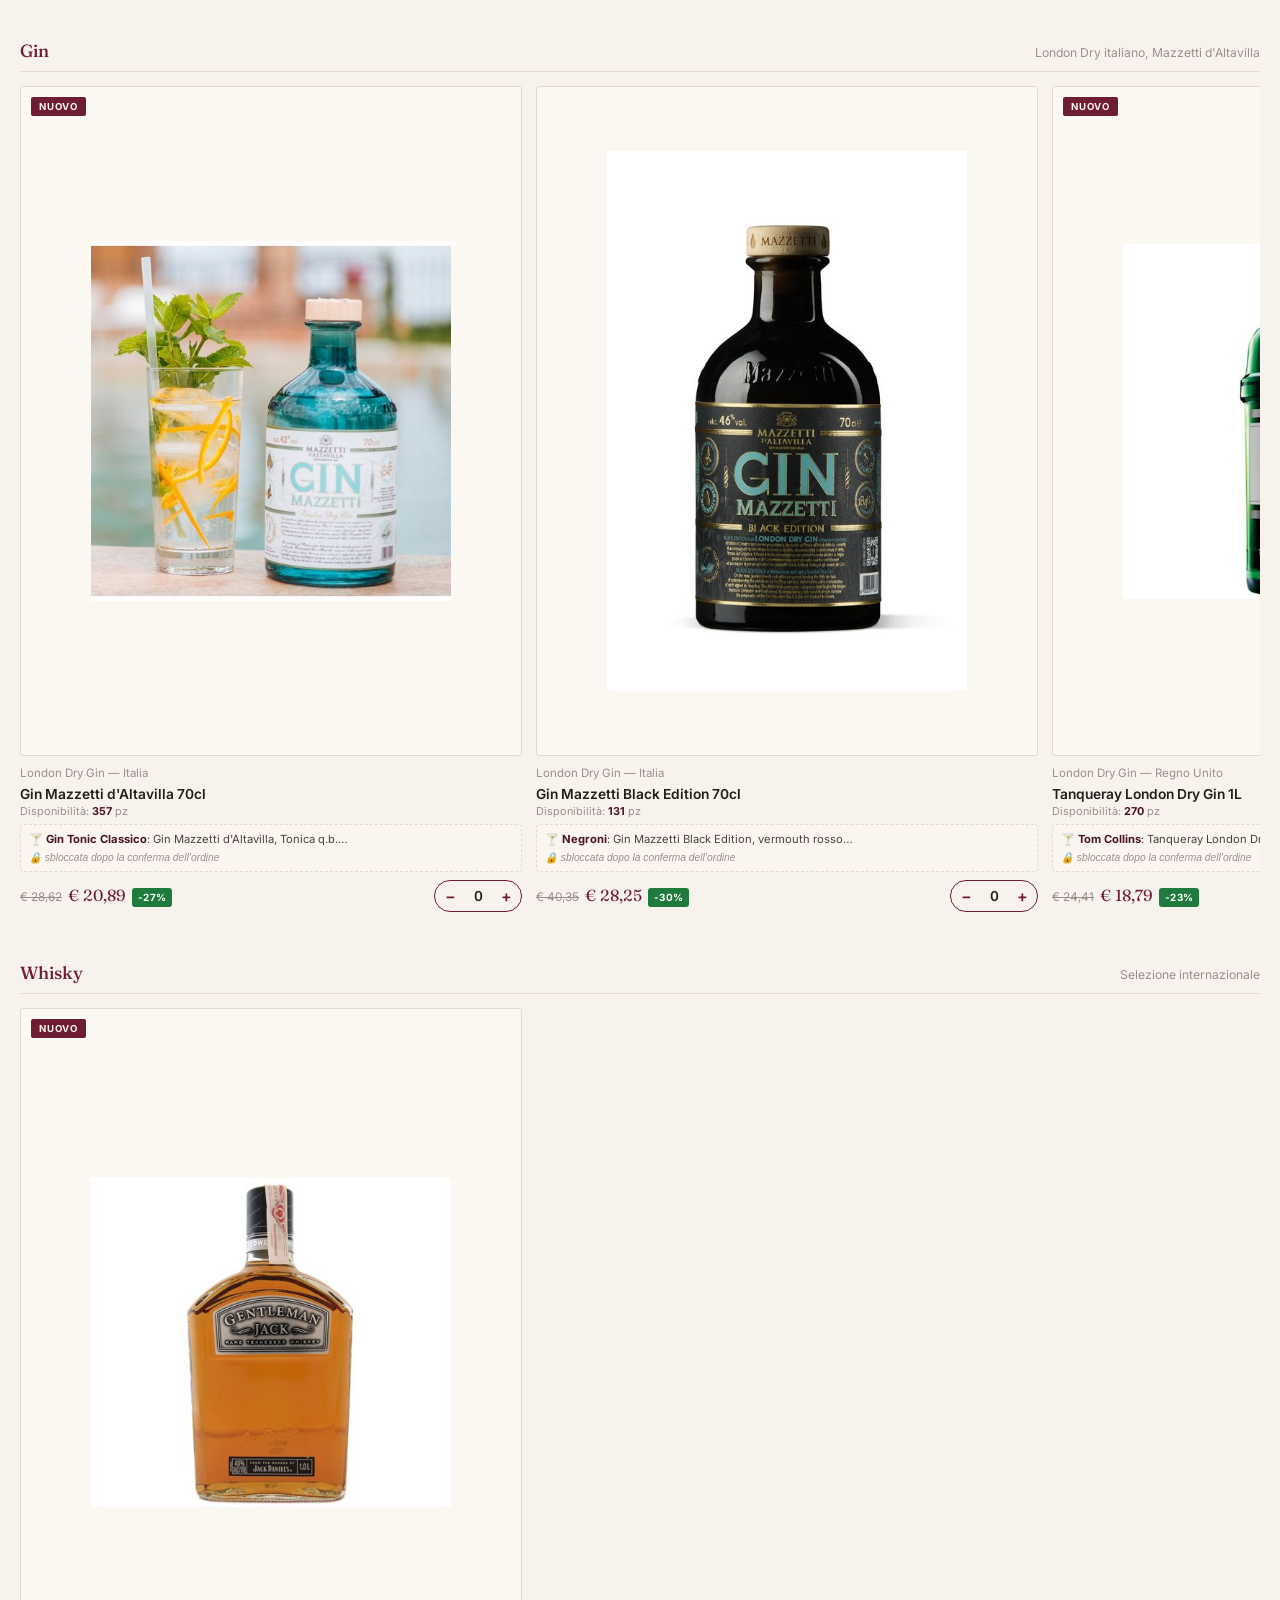
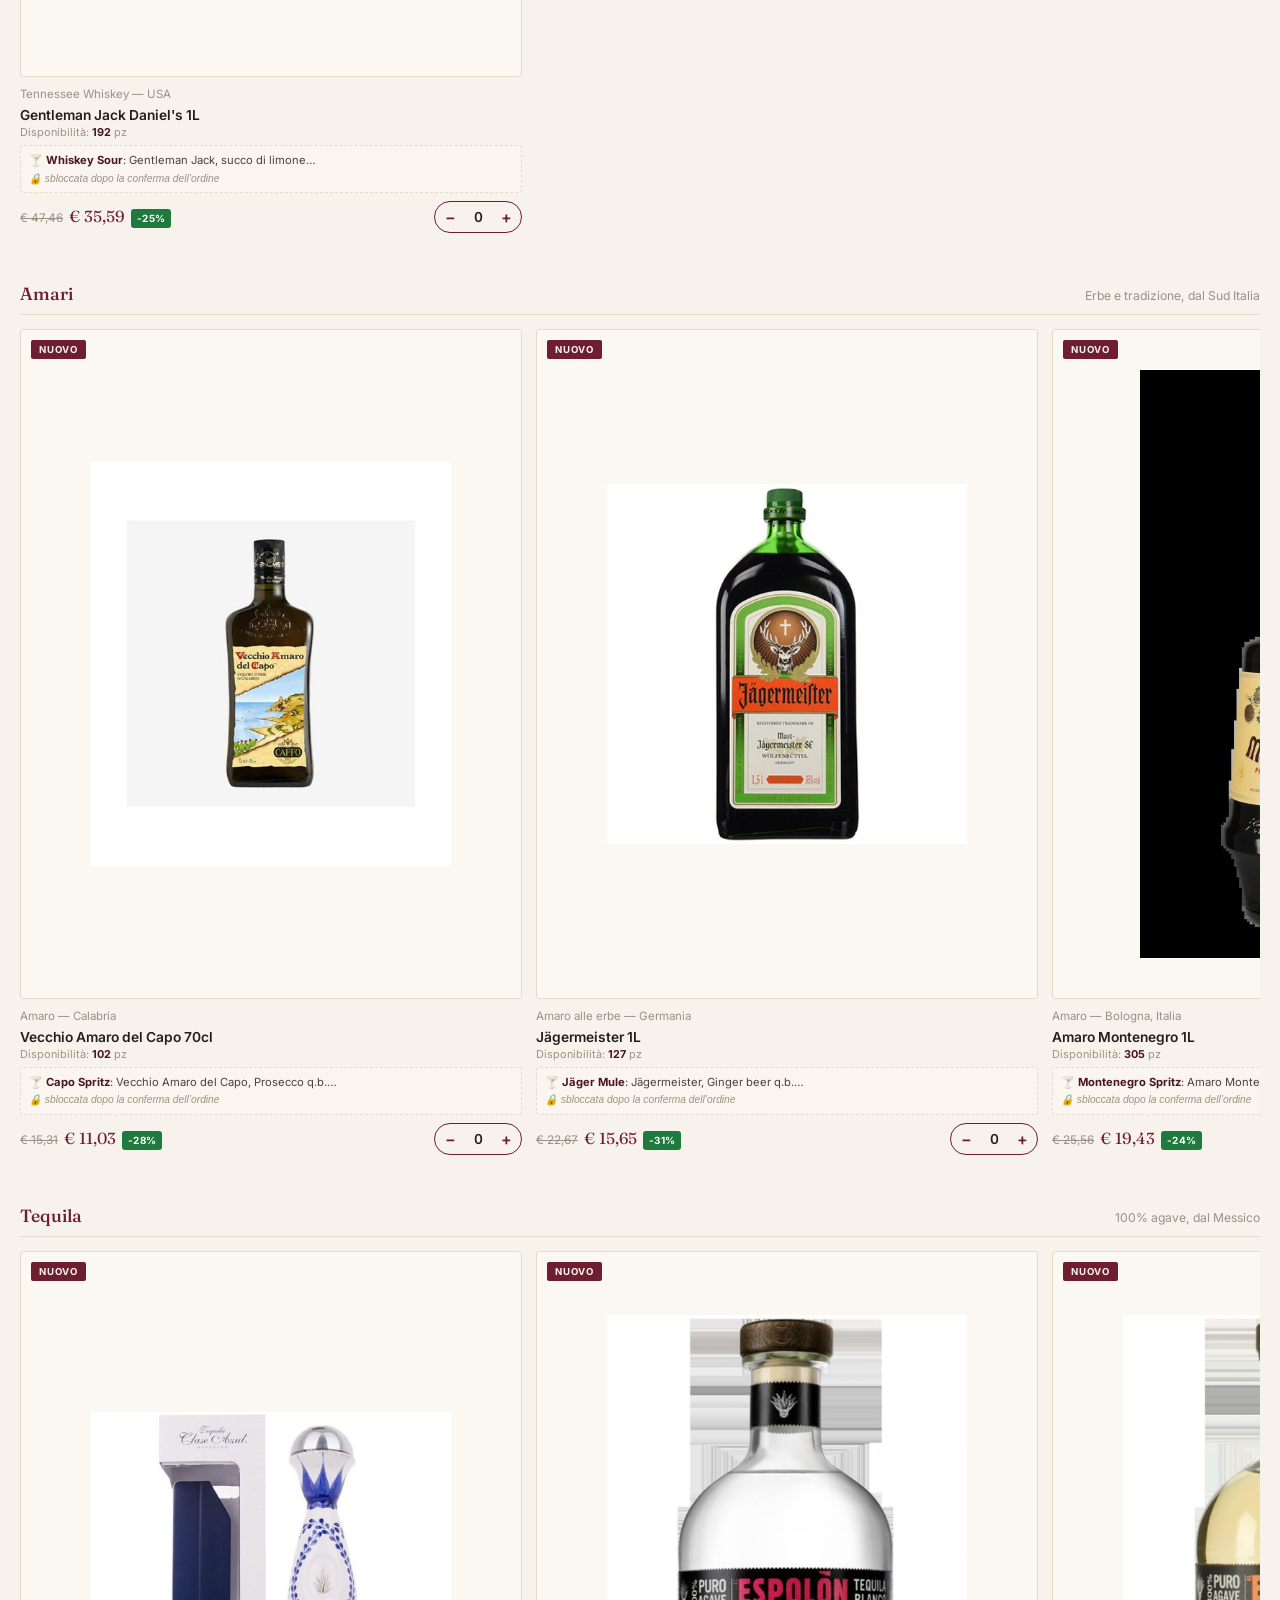
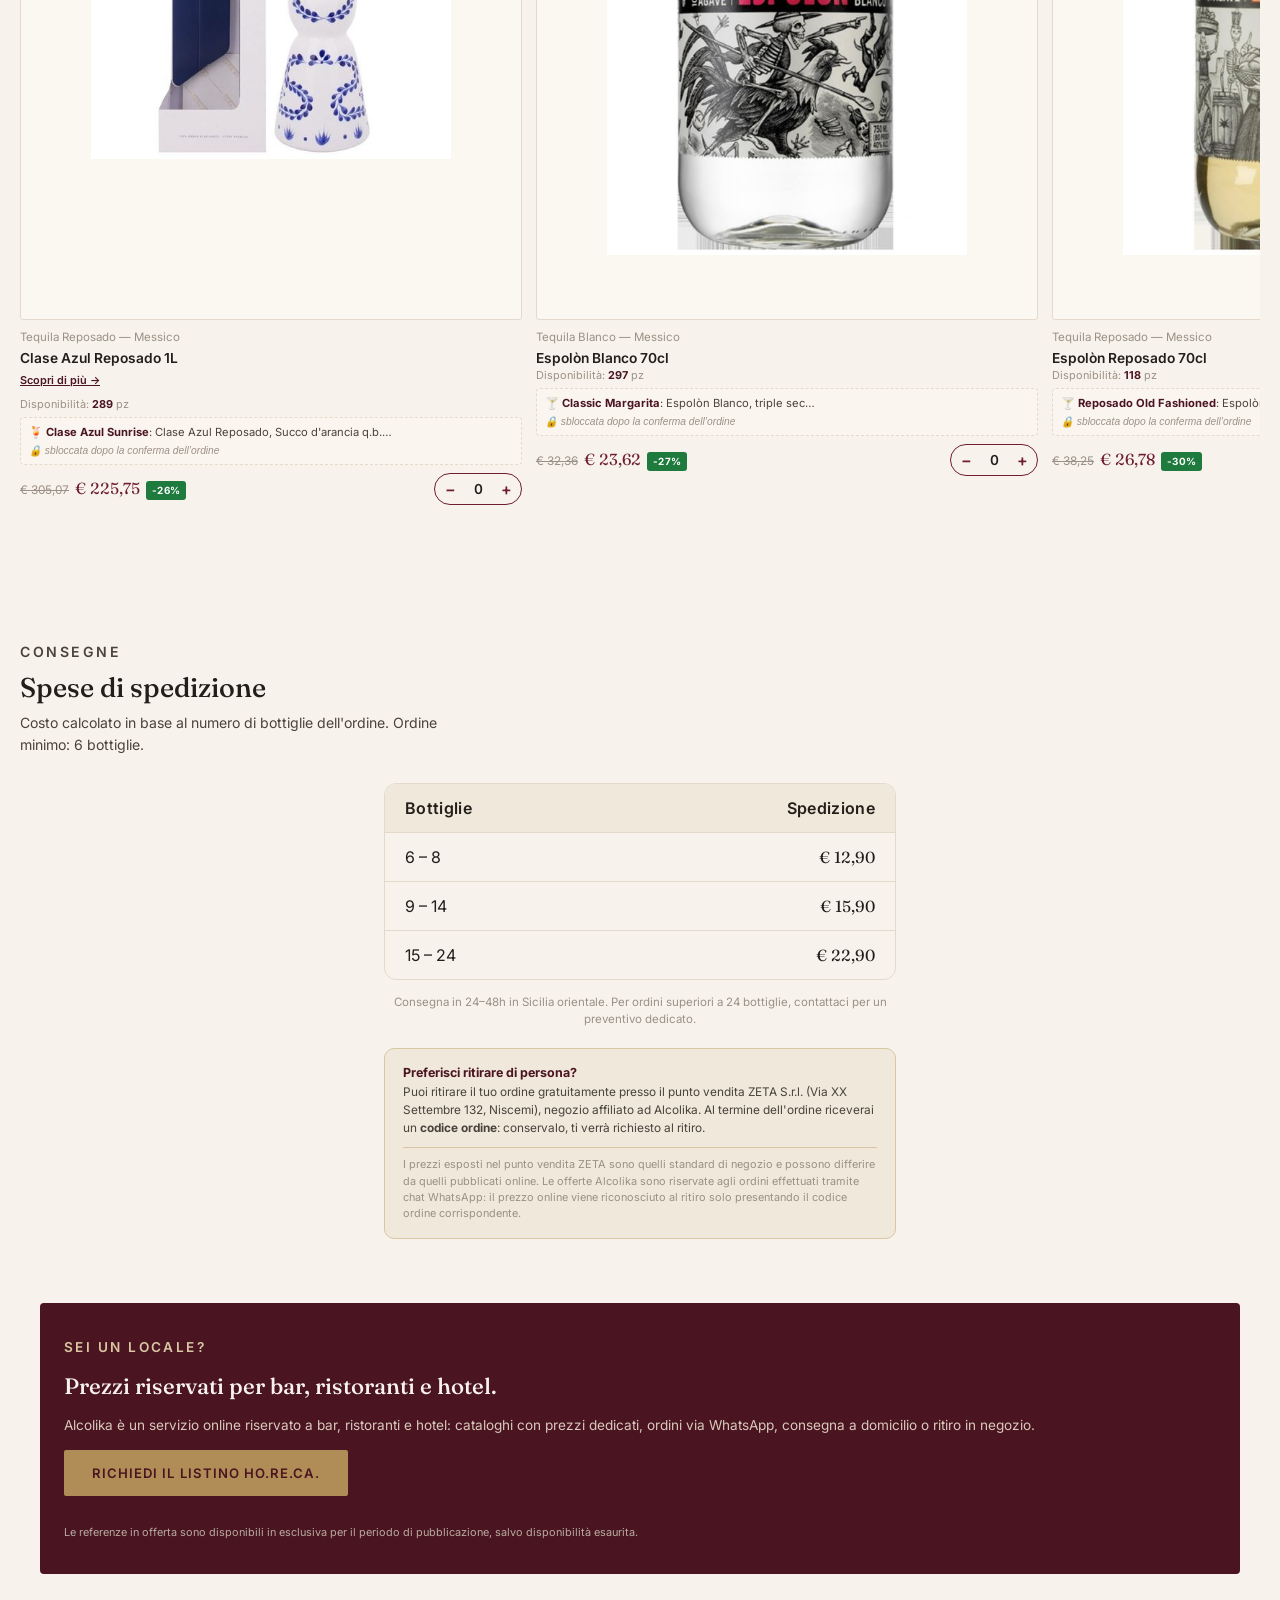
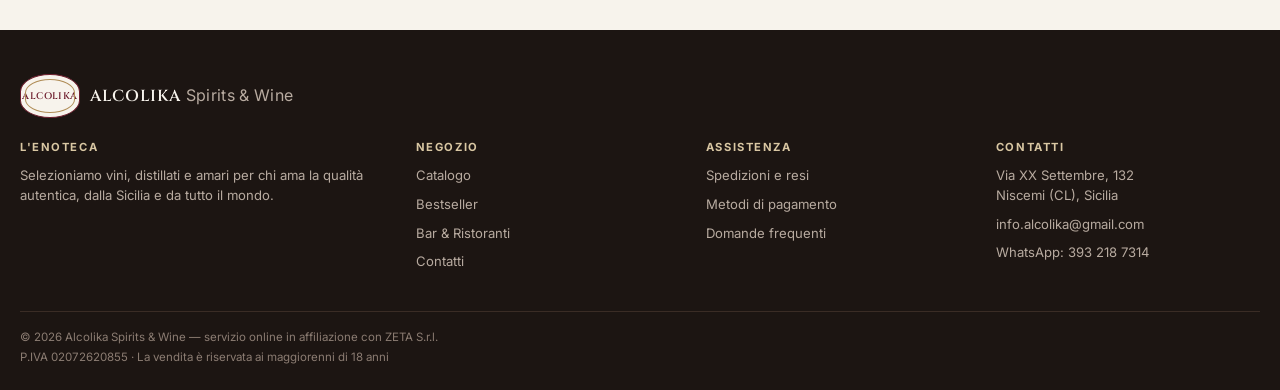
==== commit b24a4778: "Rename index (47).html to index.html" ====
--- a/index.html
+++ b/index.html
@@ -951,12 +951,12 @@
 <div class="product-card">
         <div class="product-thumb">
           <span class="tag-new">Novità</span>
-          <img loading="lazy" src="img-056.jpg" alt="Belvedere Vodka 3L">
+          <img loading="lazy" src="img-056.jpg" alt="Belvedere lt 3 Luminous">
         </div>
         <p class="cat">Vodka premium — Polonia (formato magnum 3L)</p>
-        <h5>Belvedere Vodka 3L</h5>
+        <h5>Belvedere lt 3 Luminous</h5>
         <p class="stock-avail">📦 Disponibile dal <strong>19/10/2026</strong> — 189 pz prenotabili</p>
-        <div class="price-row"><span class="price serif">€ 159,00</span><div class="qty-stepper" data-name="Belvedere Vodka 3L" data-price="159.00"><button class="qty-btn qty-minus" aria-label="Diminuisci quantità">−</button><span class="qty-value">0</span><button class="qty-btn qty-plus" aria-label="Aumenta quantità">+</button></div></div><div class="item-subtotal" data-subtotal-for="Belvedere Vodka 3L">Subtotale: € 0,00</div>
+        <div class="price-row"><span class="price serif">€ 159,00</span><div class="qty-stepper" data-name="Belvedere lt 3 Luminous" data-price="159.00"><button class="qty-btn qty-minus" aria-label="Diminuisci quantità">−</button><span class="qty-value">0</span><button class="qty-btn qty-plus" aria-label="Aumenta quantità">+</button></div></div><div class="item-subtotal" data-subtotal-for="Belvedere lt 3 Luminous">Subtotale: € 0,00</div>
       </div>
 <div class="product-card">
         <div class="product-thumb">
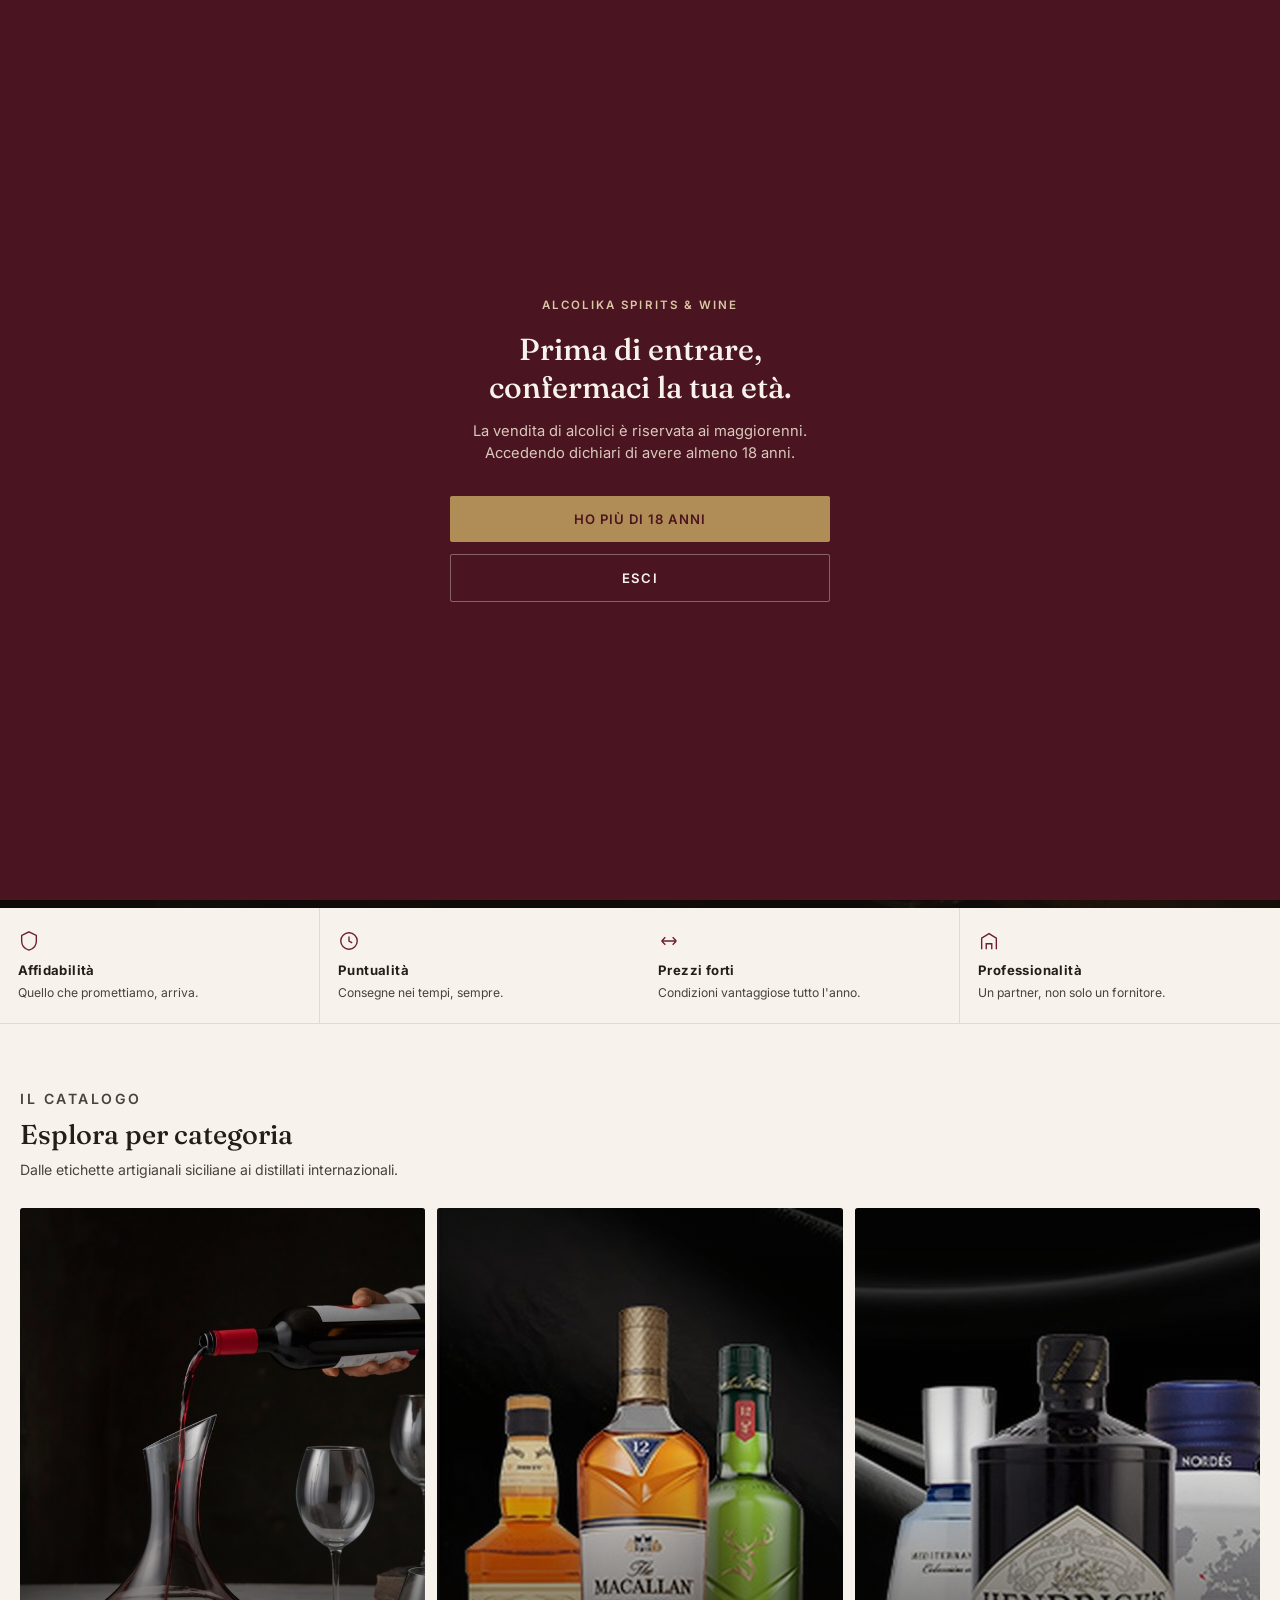
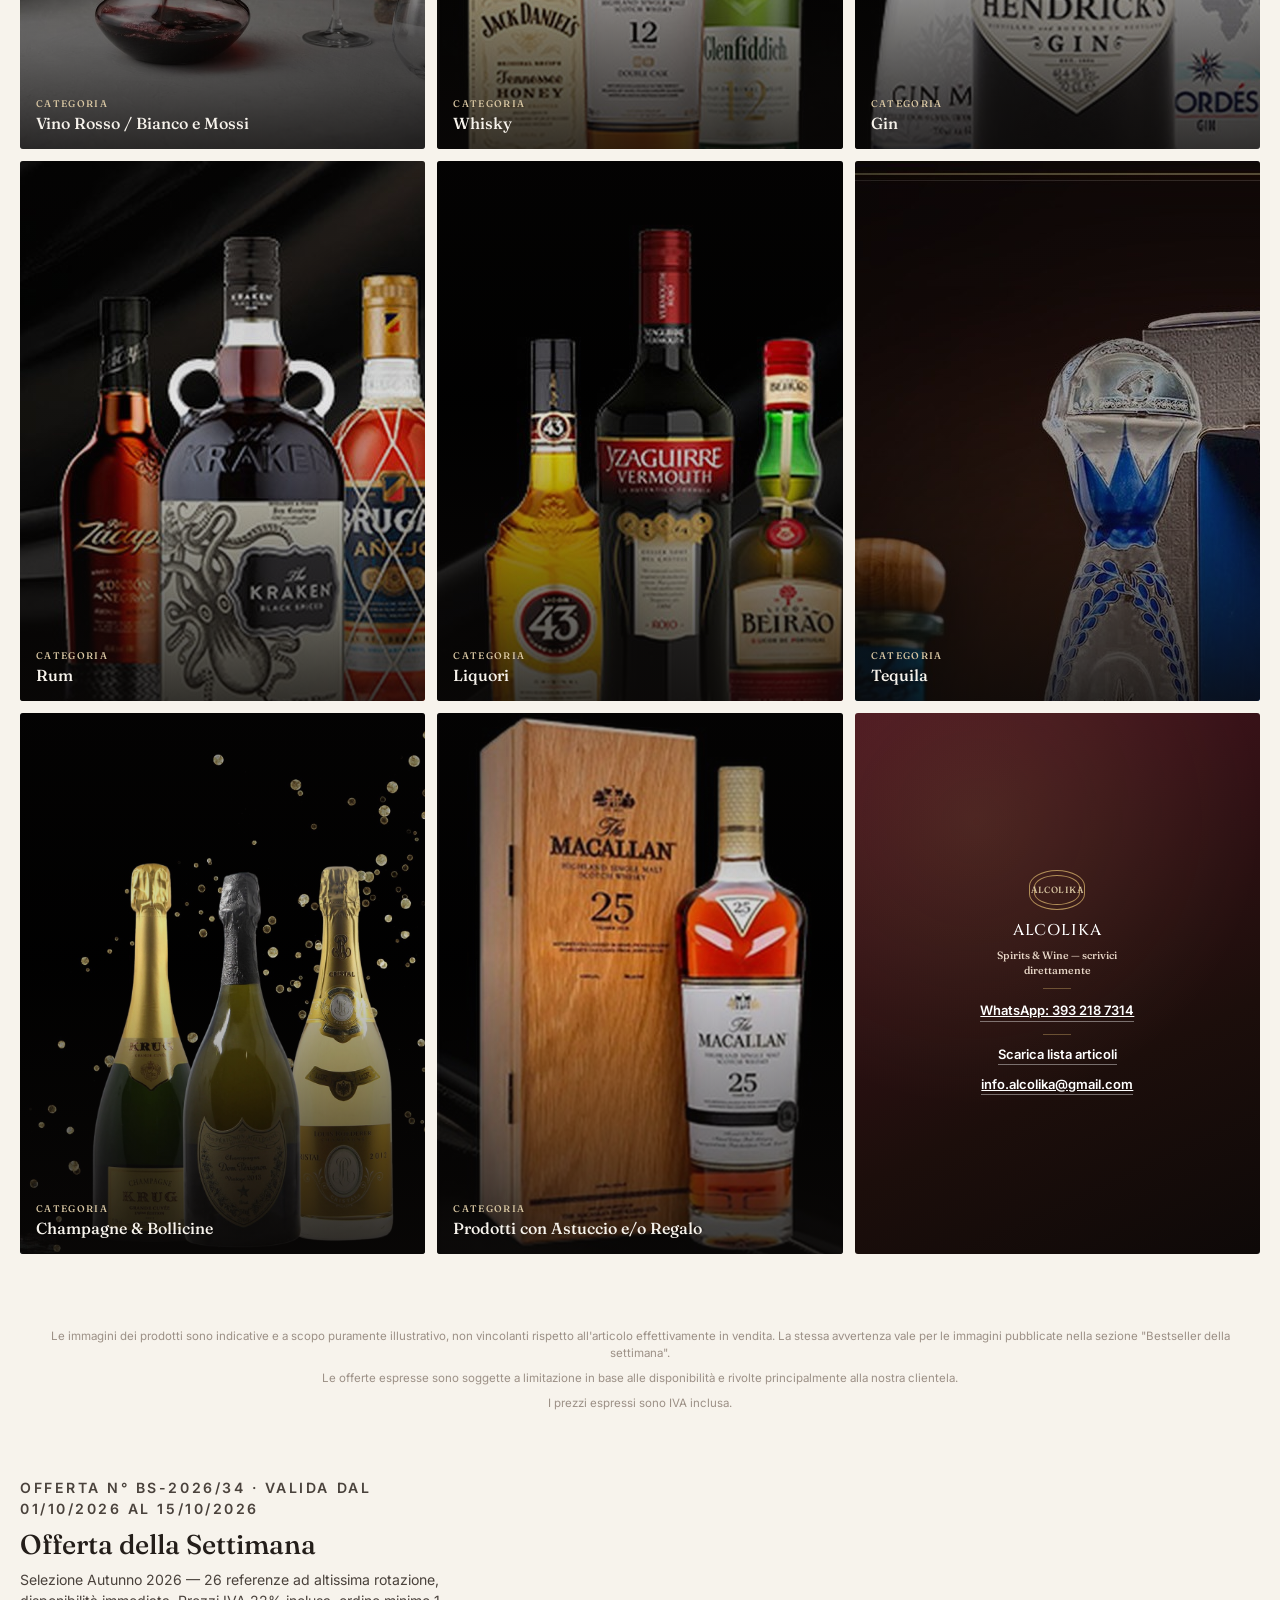
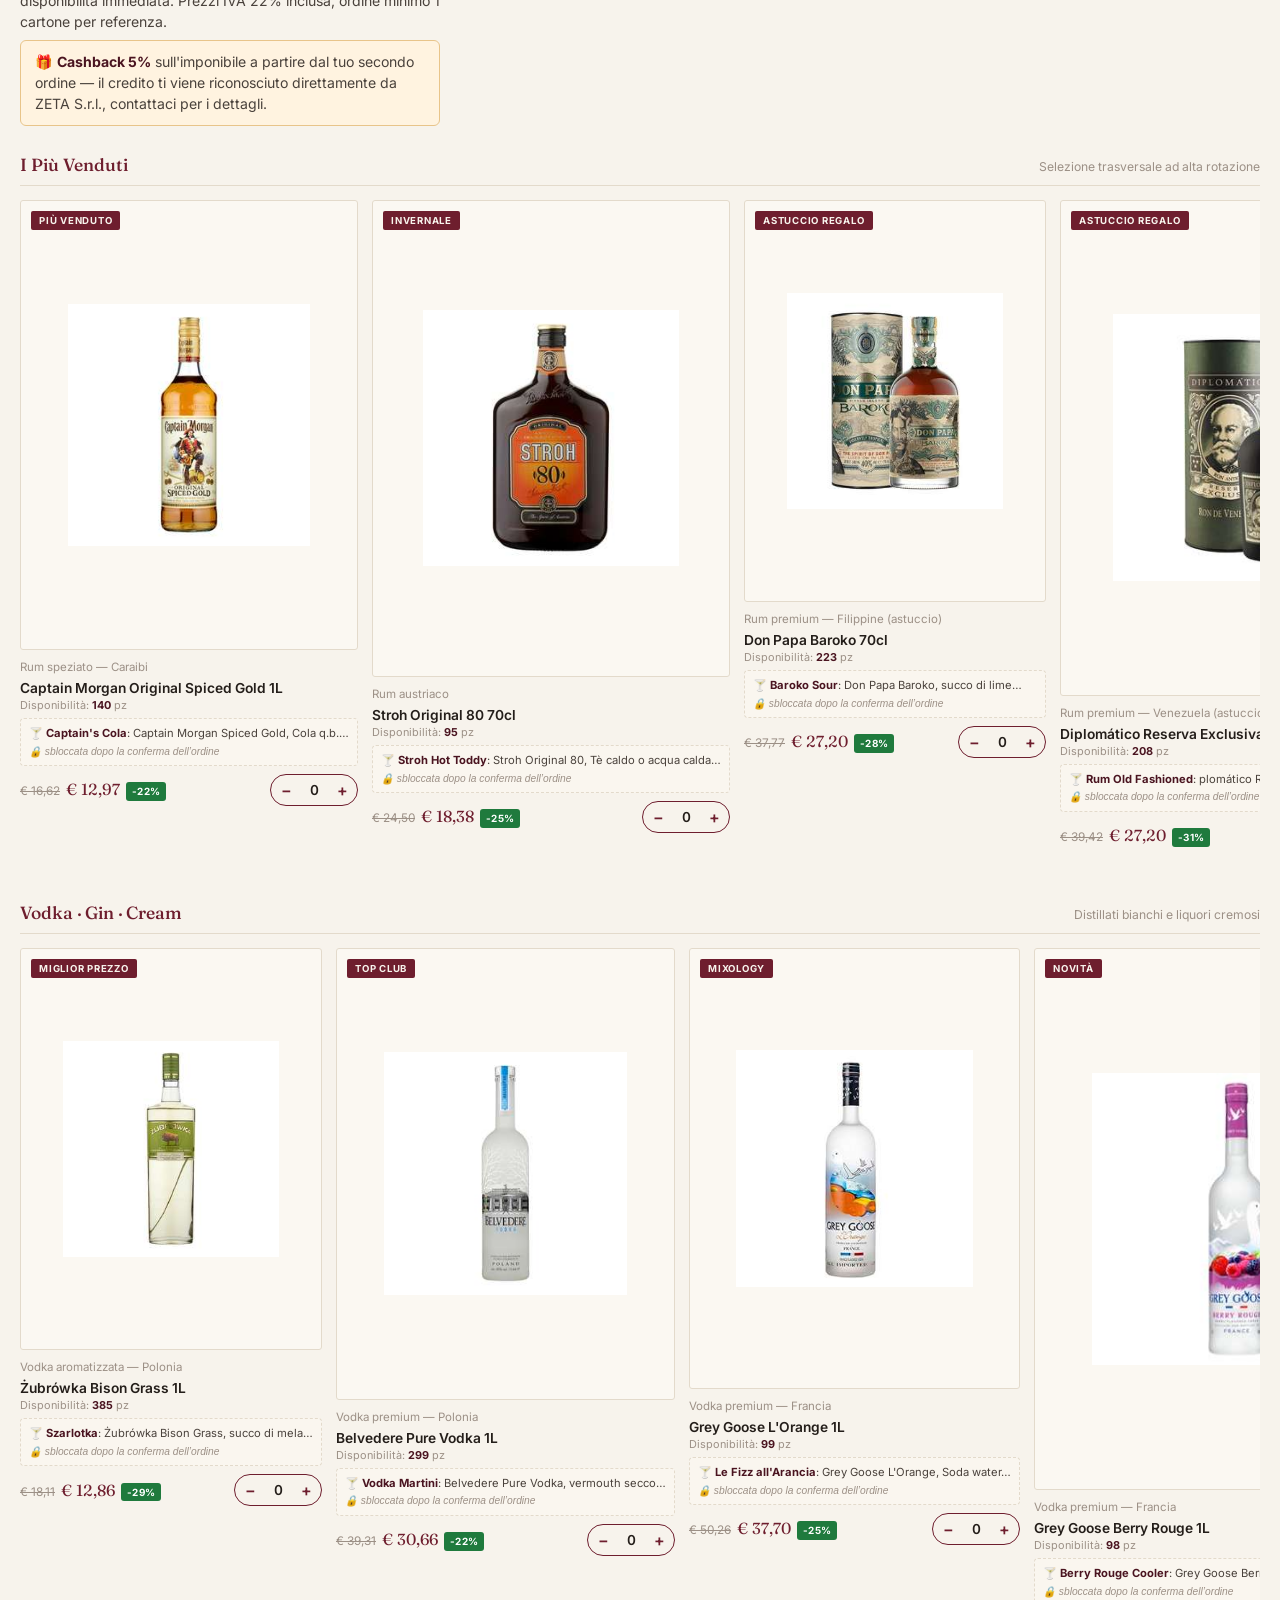
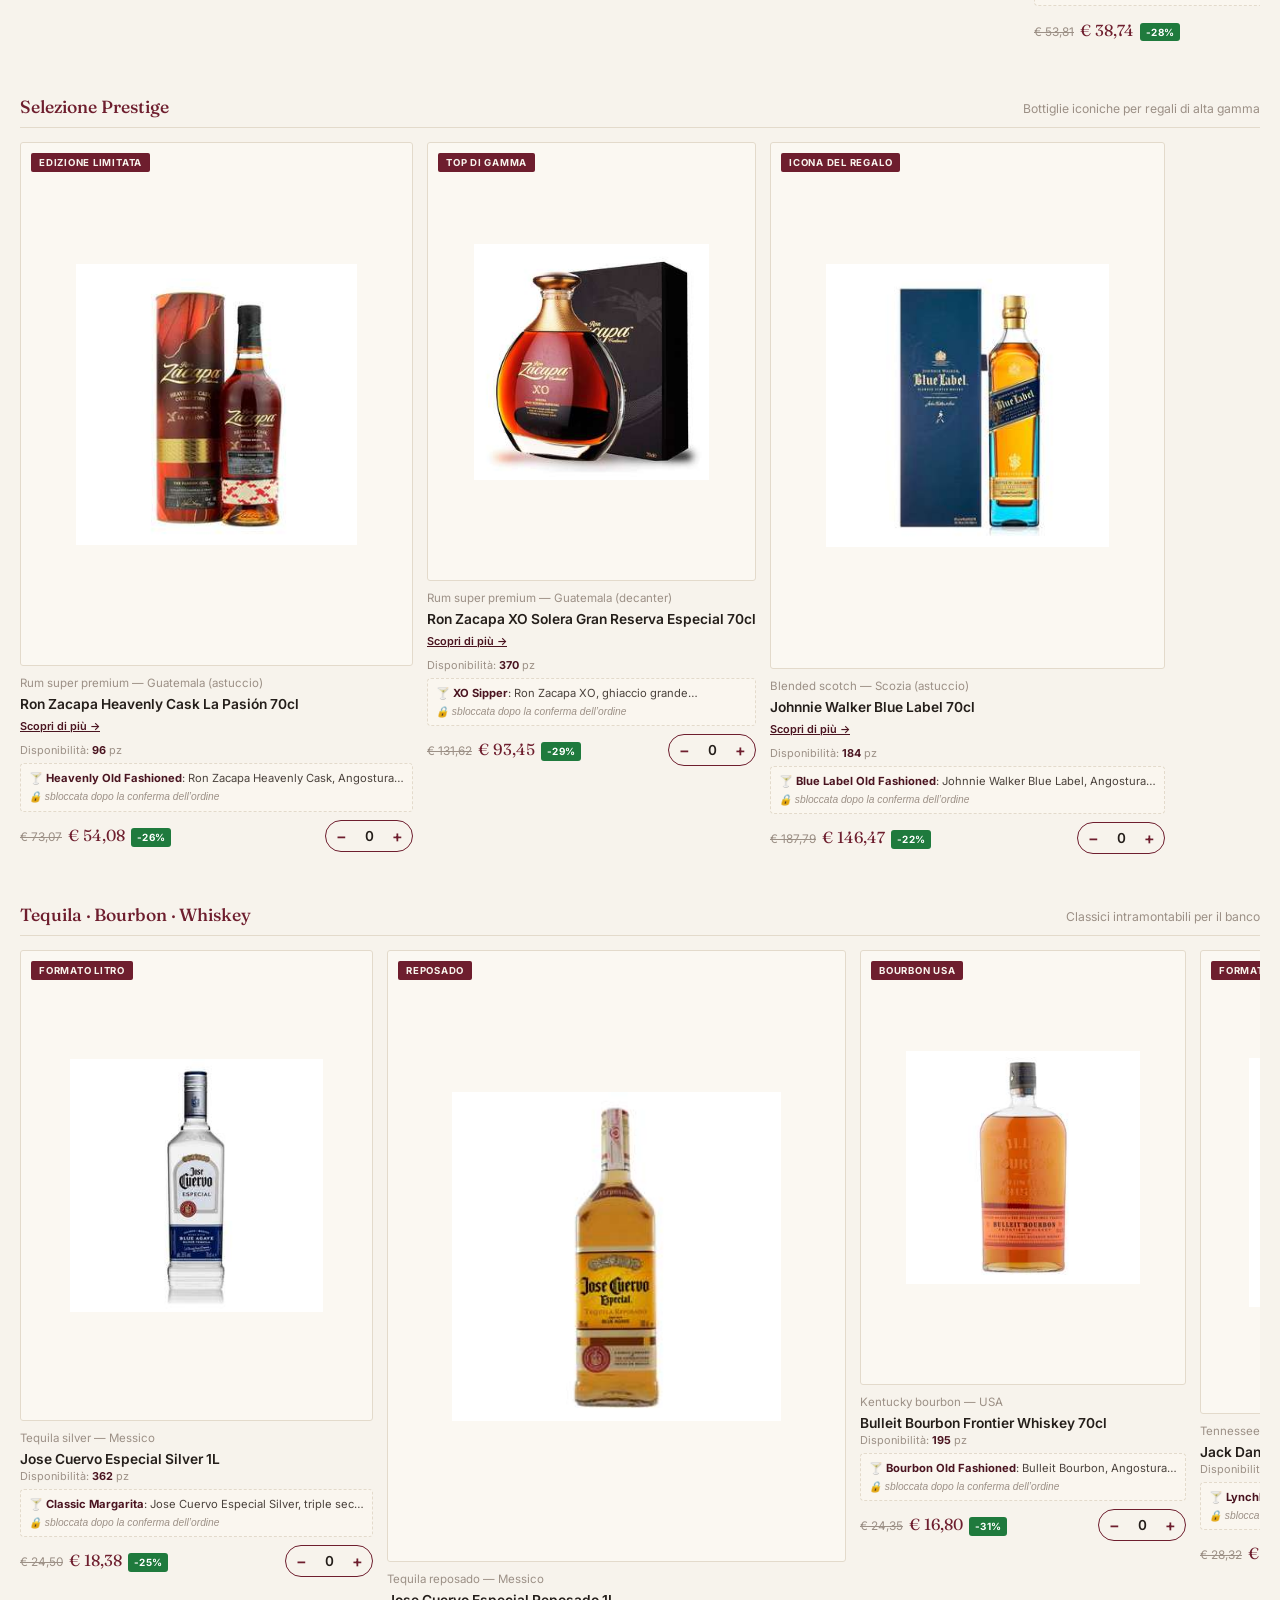
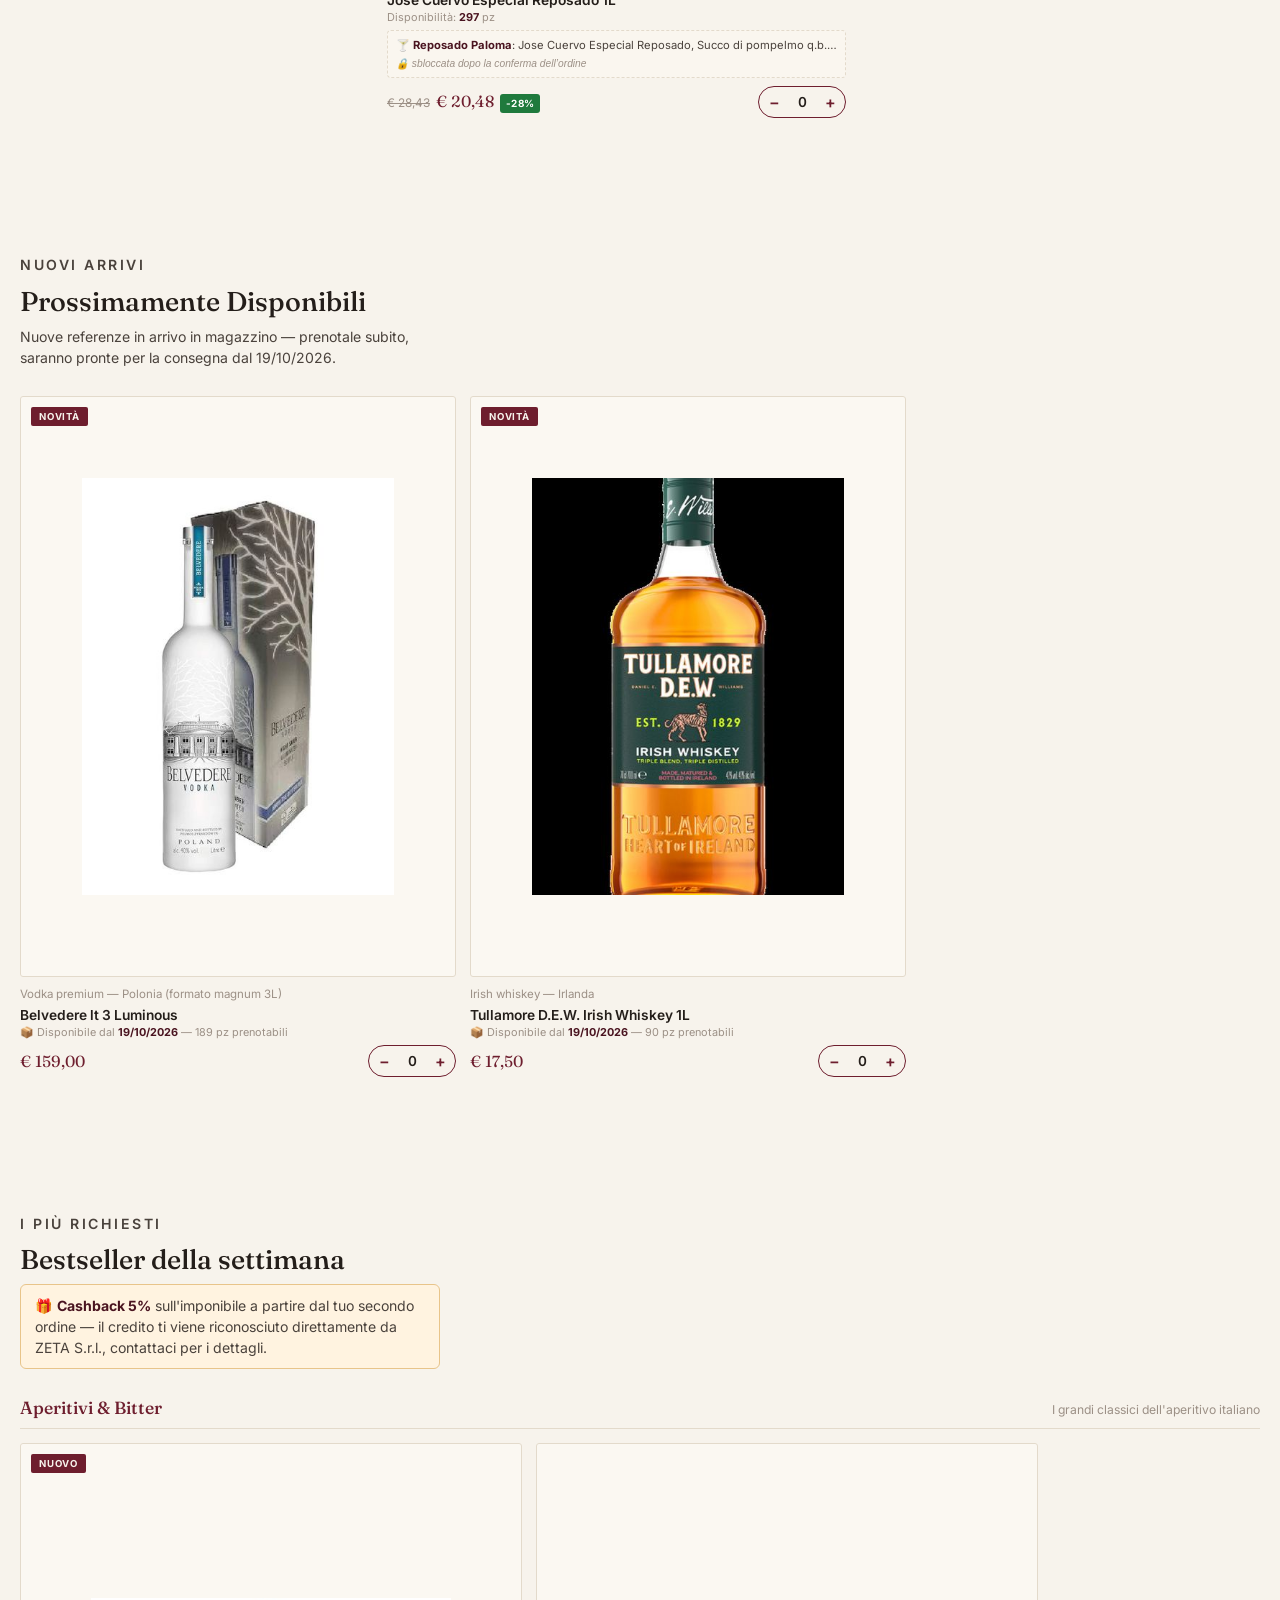
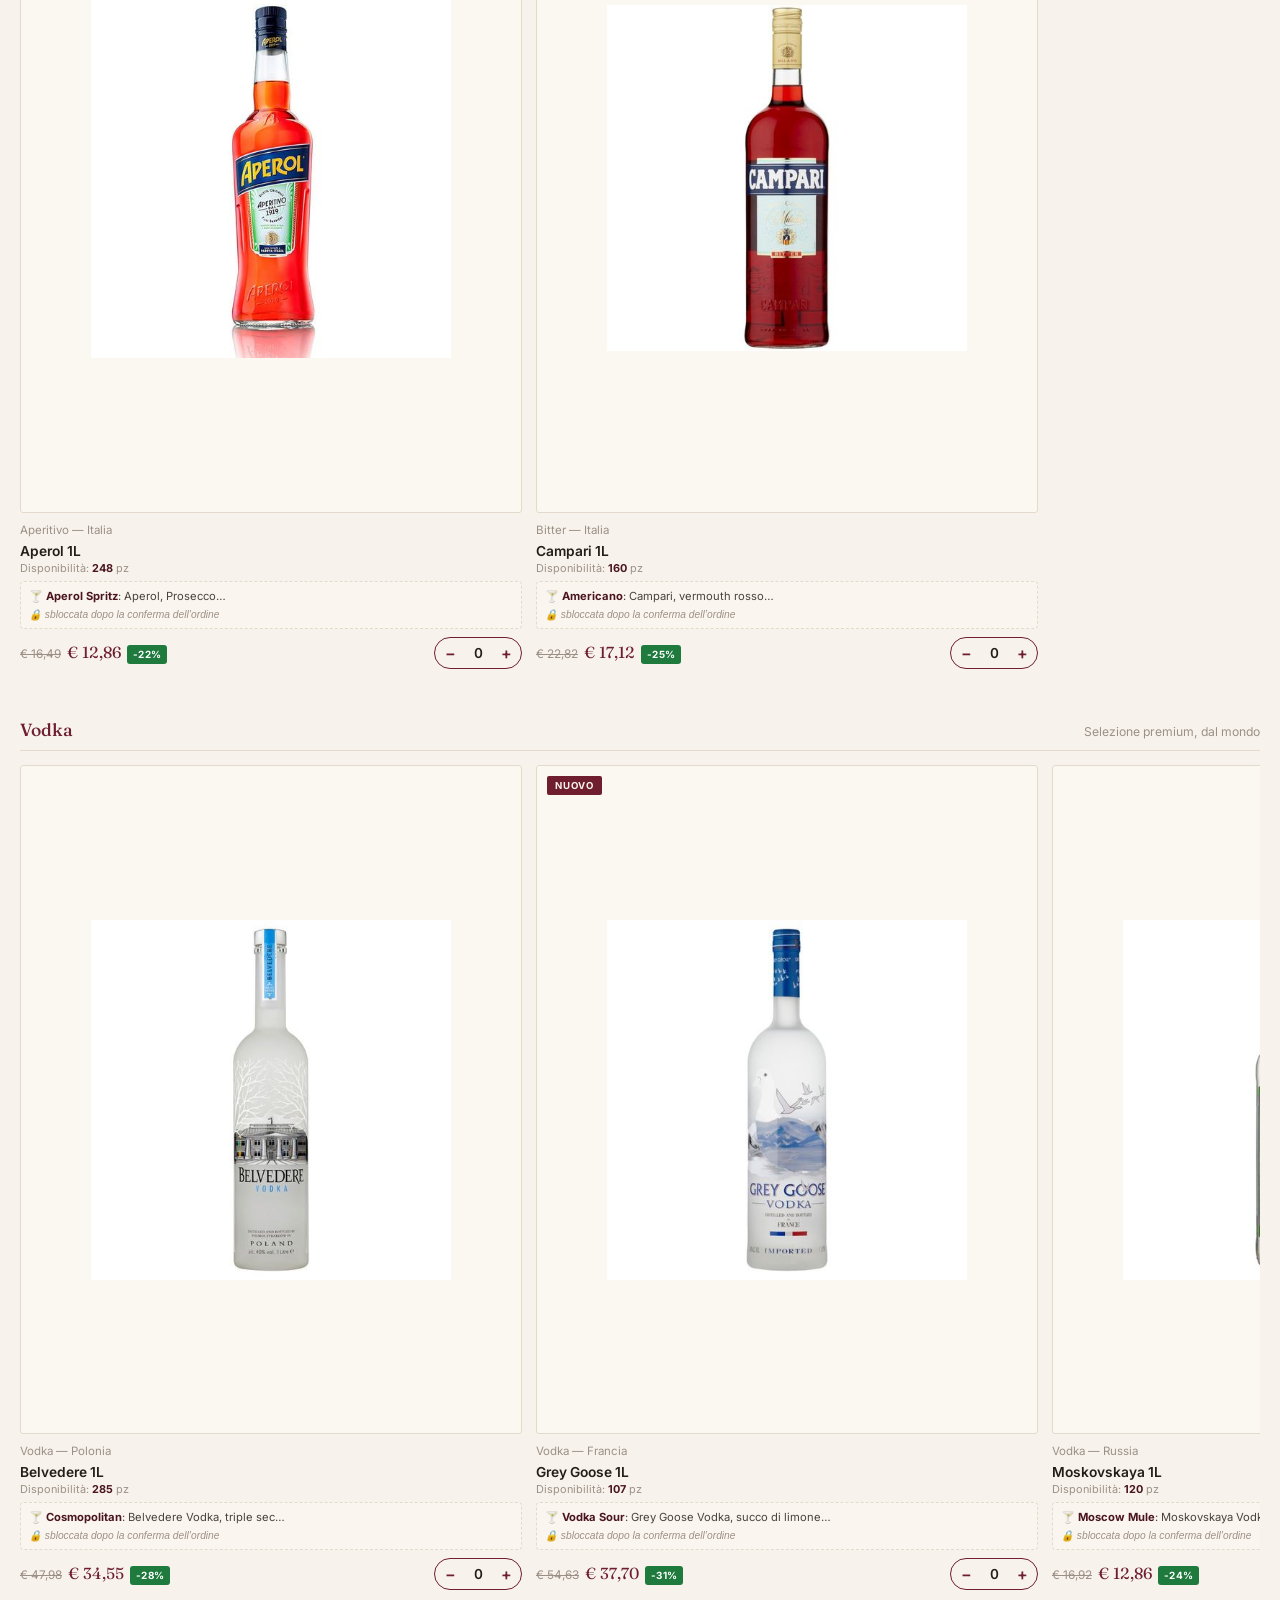
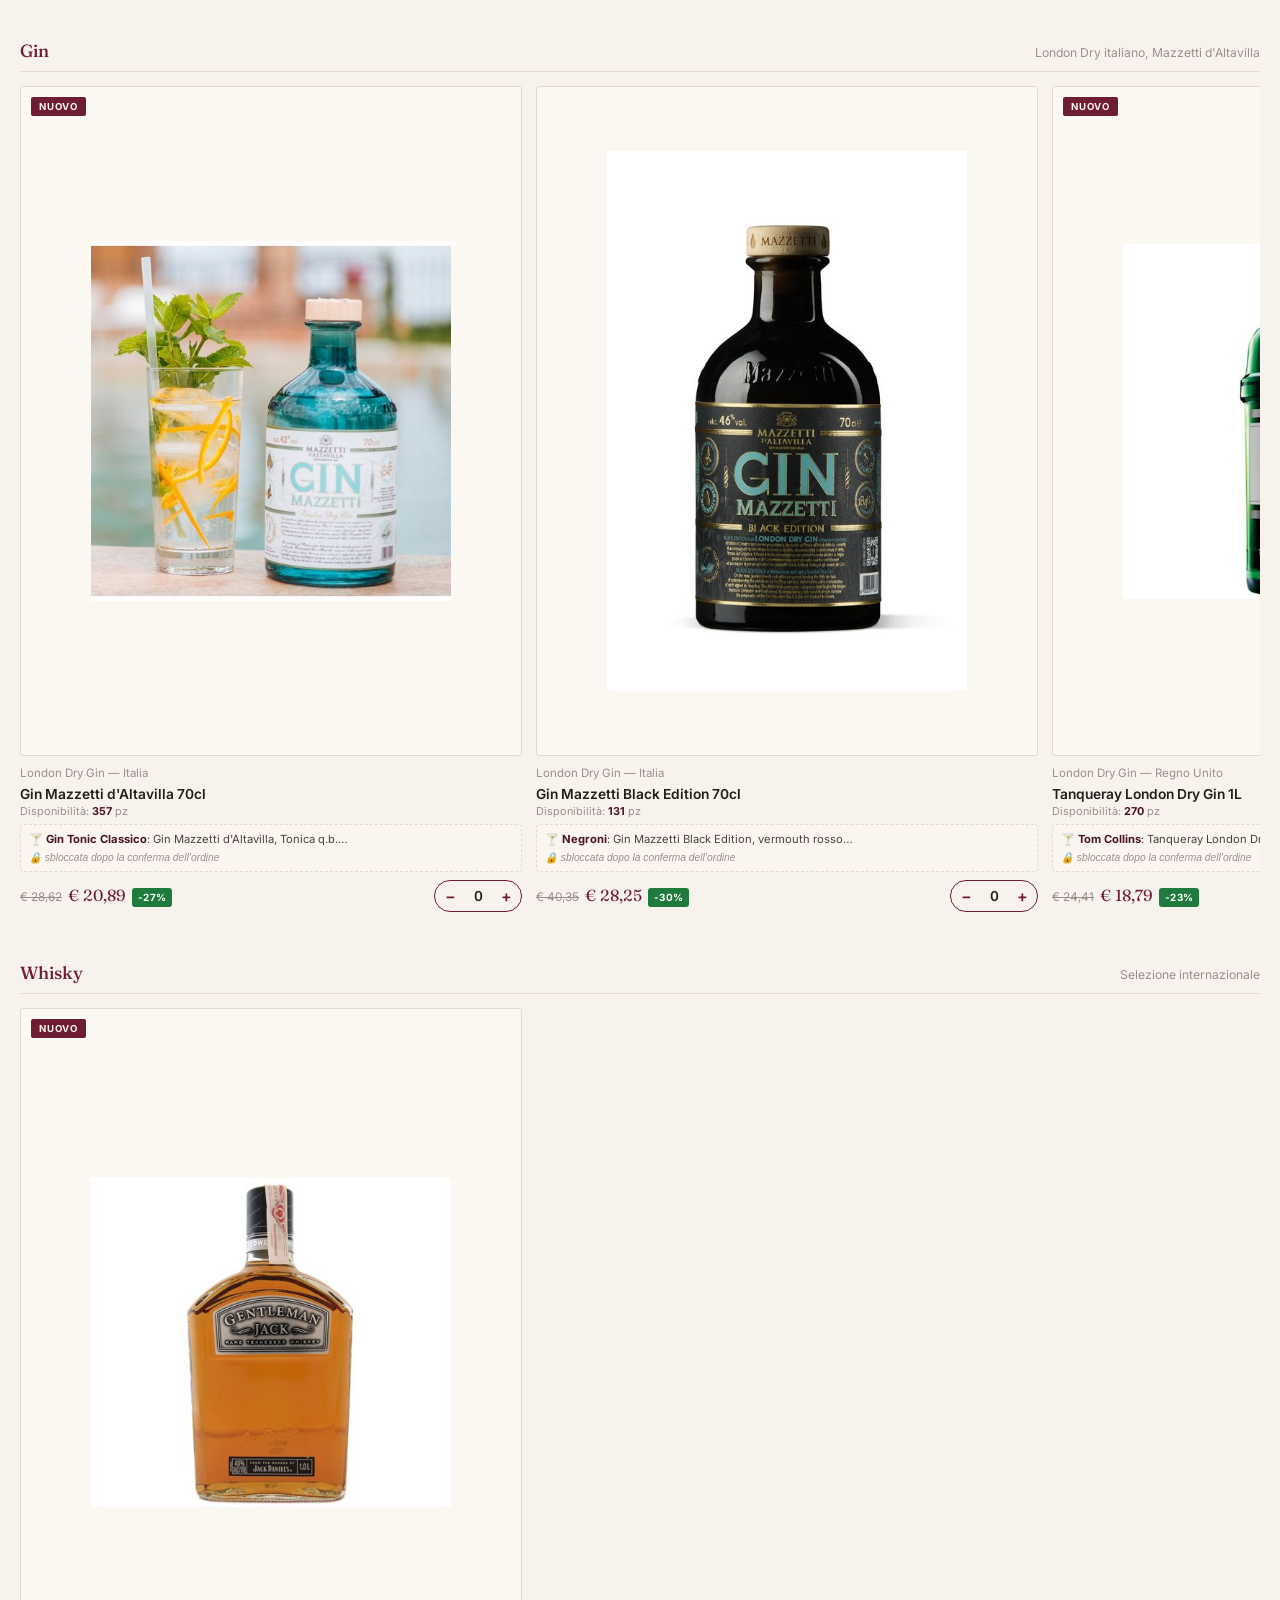
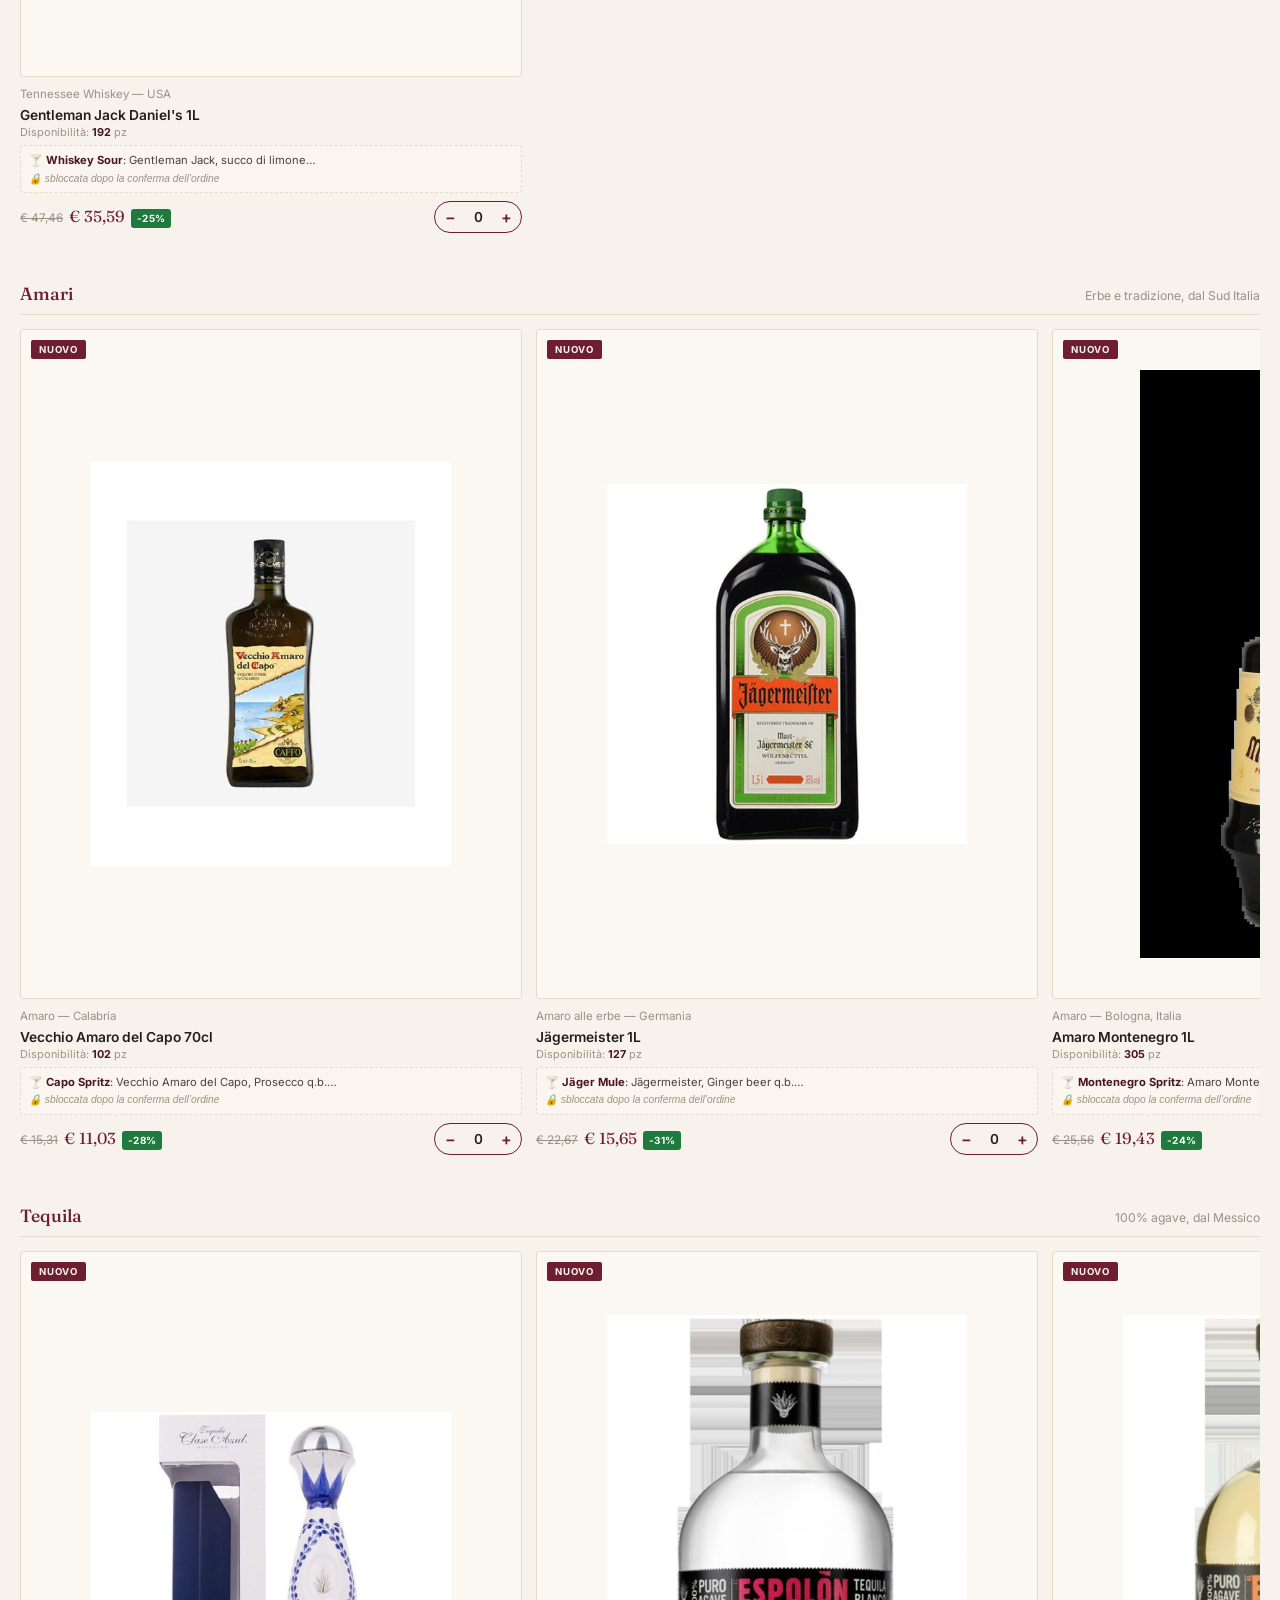
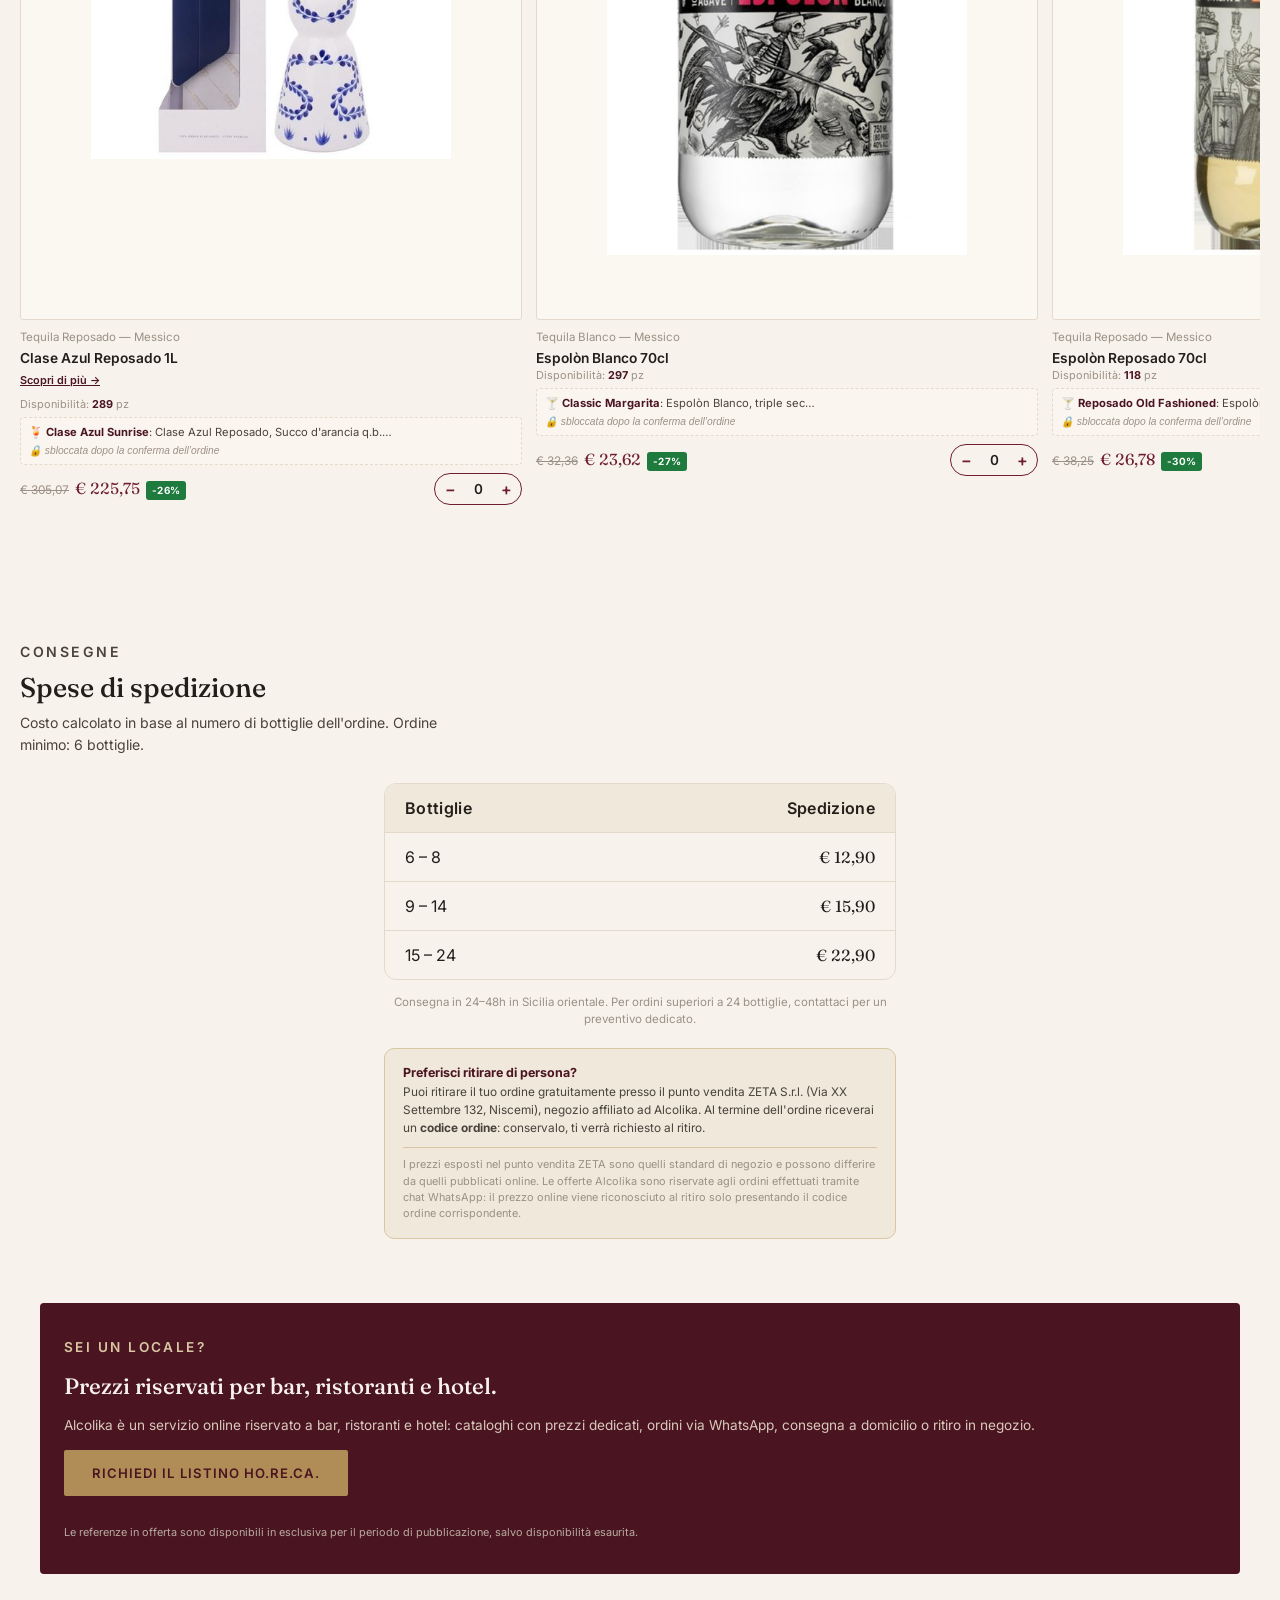
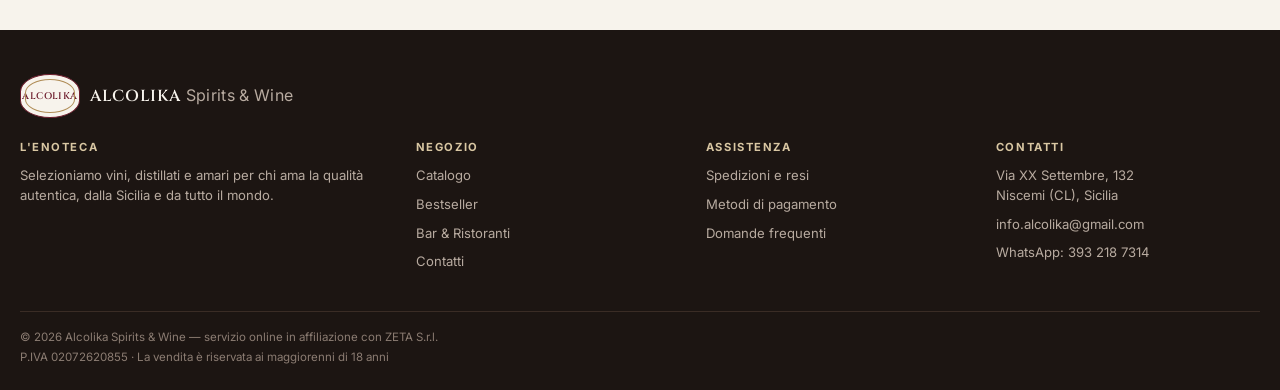
==== commit 98ebfbdc: "Rename index (49).html to index.html" ====
--- a/index.html
+++ b/index.html
@@ -951,7 +951,7 @@
 <div class="product-card">
         <div class="product-thumb">
           <span class="tag-new">Novità</span>
-          <img loading="lazy" src="img-056.jpg" alt="Belvedere lt 3 Luminous">
+          <img loading="lazy" src="img-056%20(1).jpg" alt="Belvedere lt 3 Luminous">
         </div>
         <p class="cat">Vodka premium — Polonia (formato magnum 3L)</p>
         <h5>Belvedere lt 3 Luminous</h5>
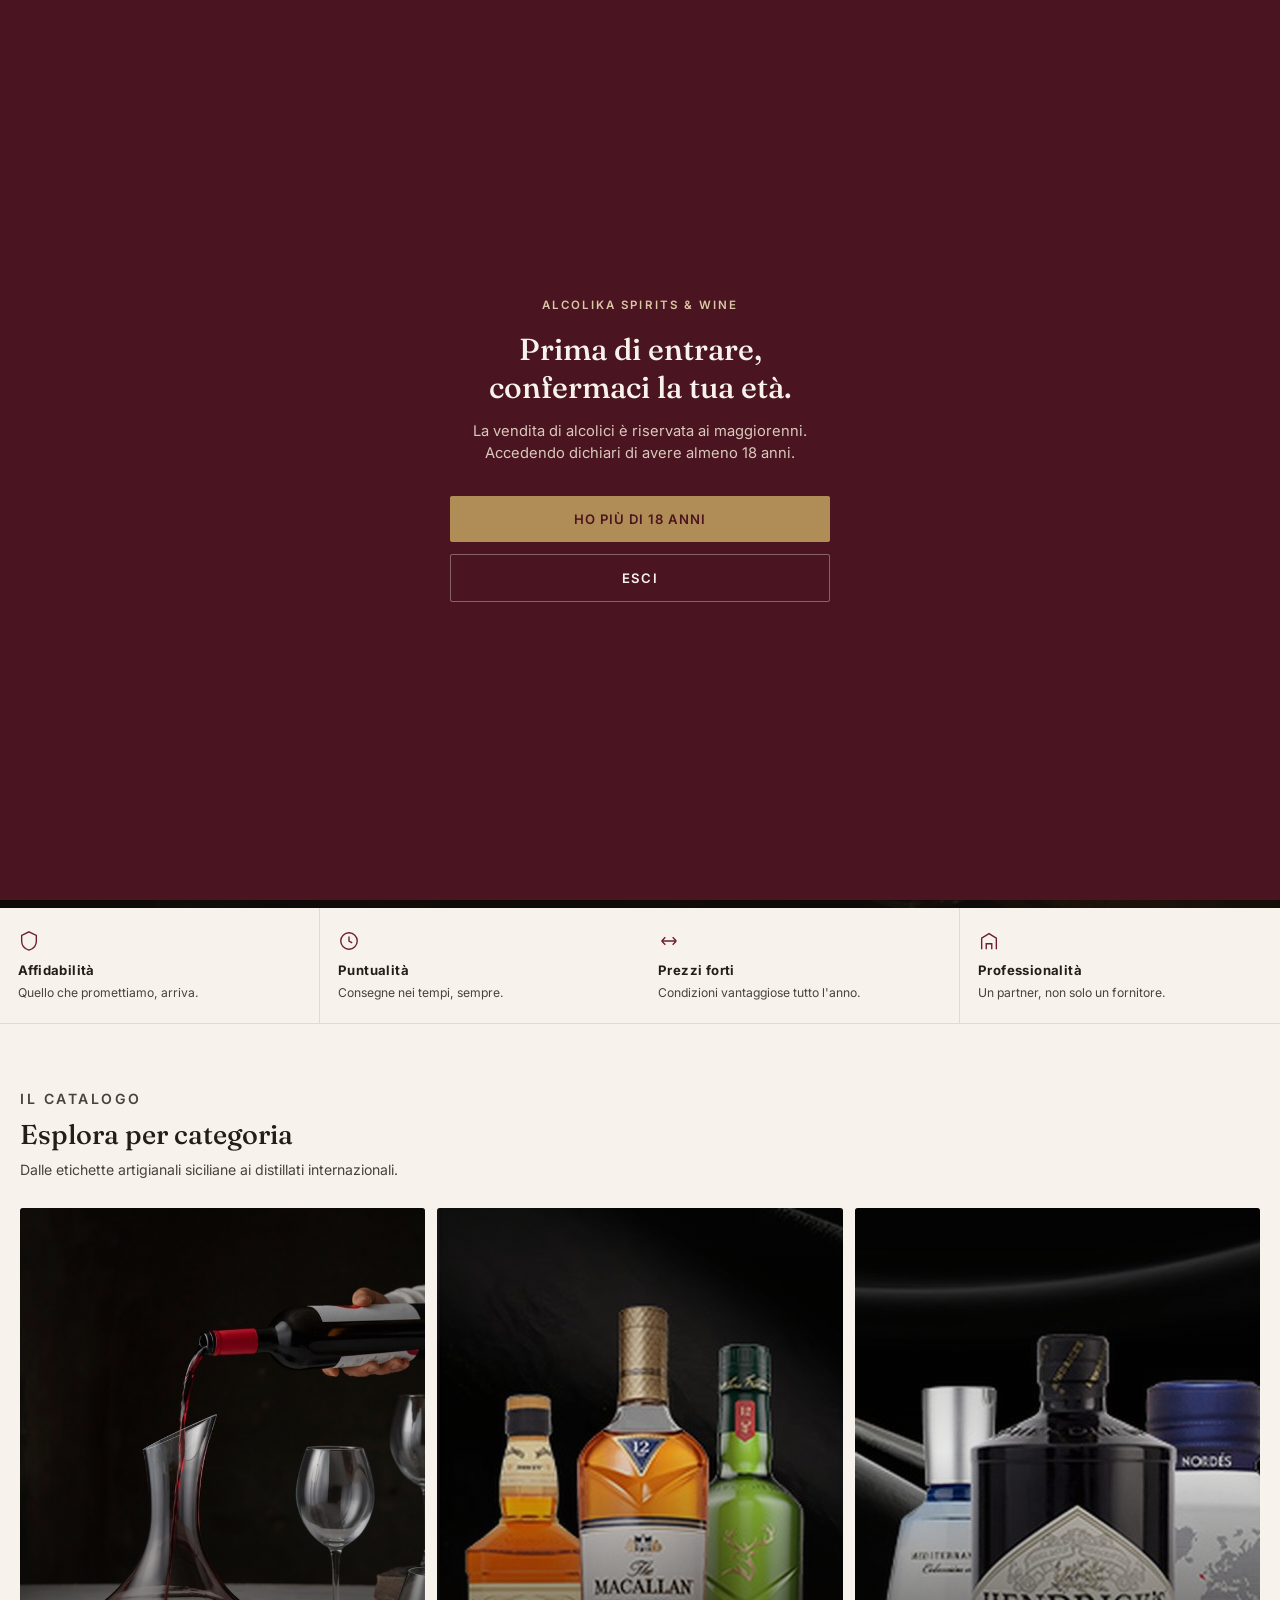
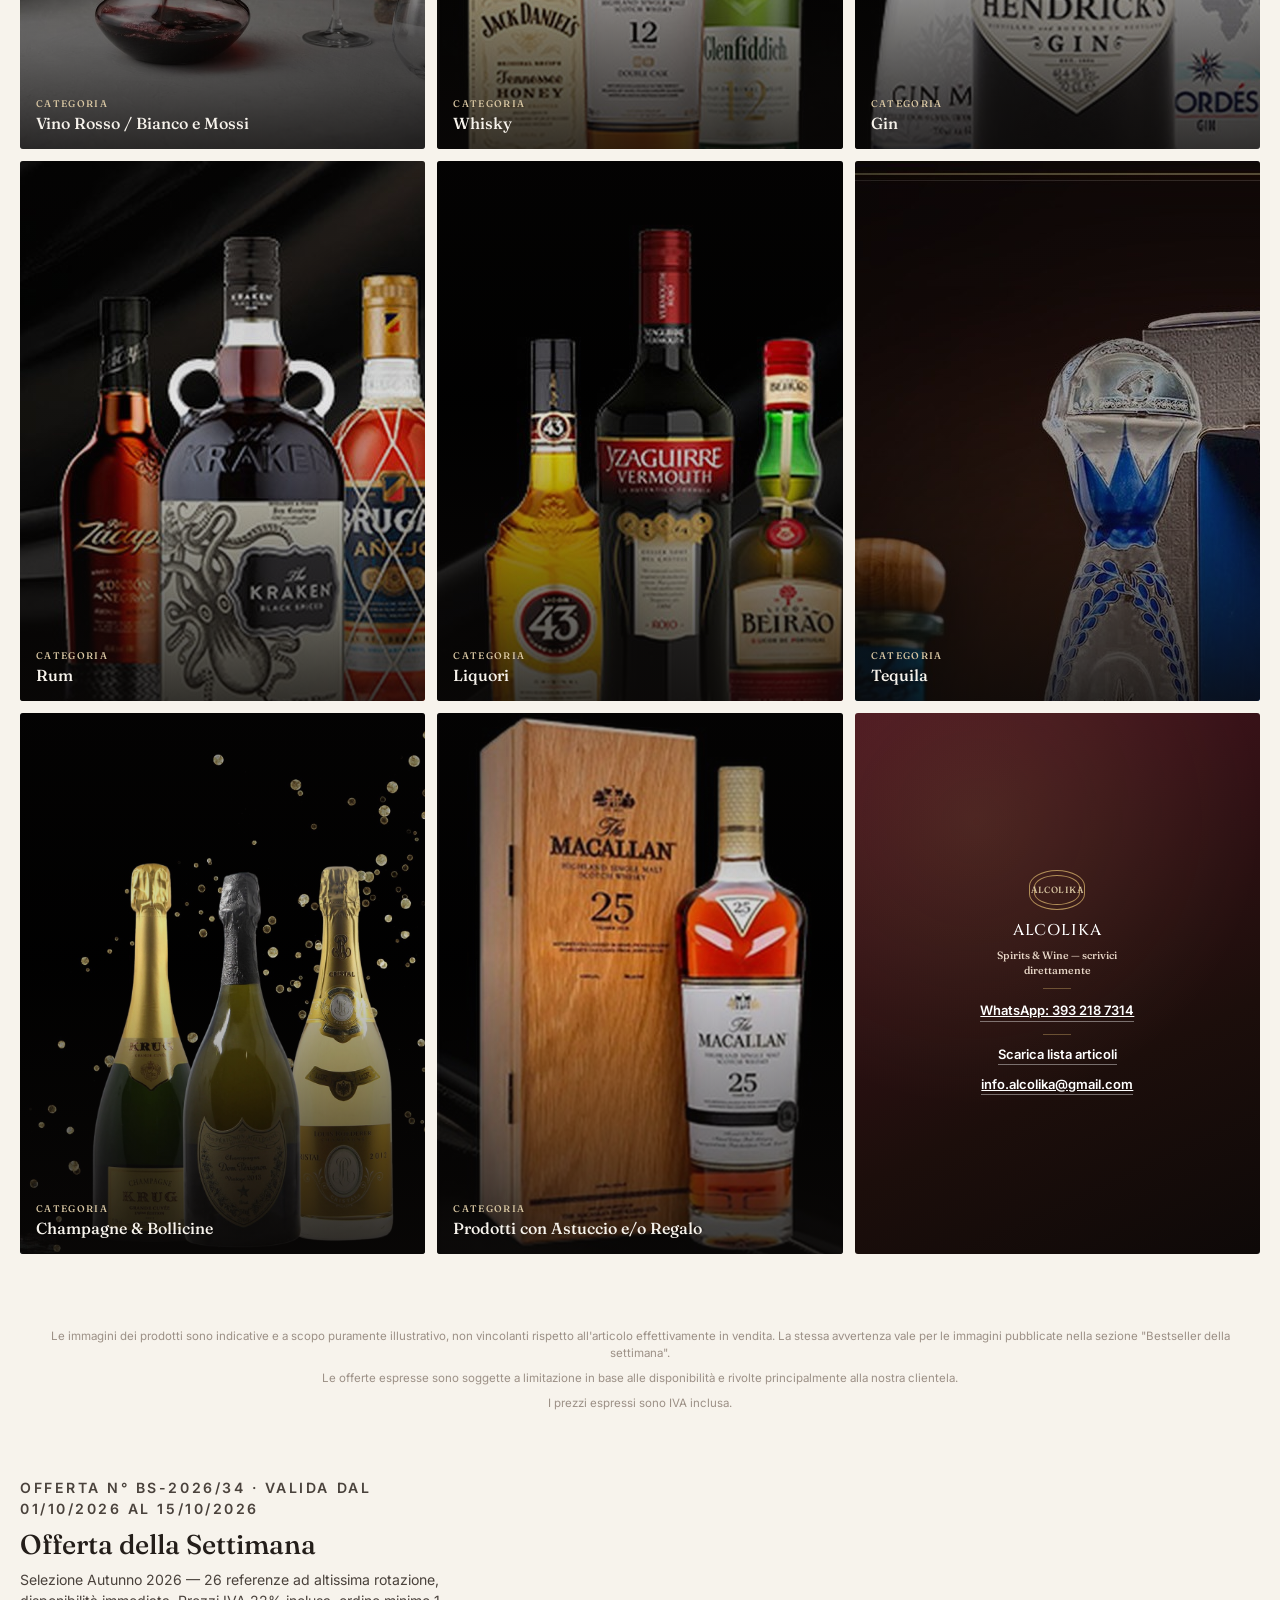
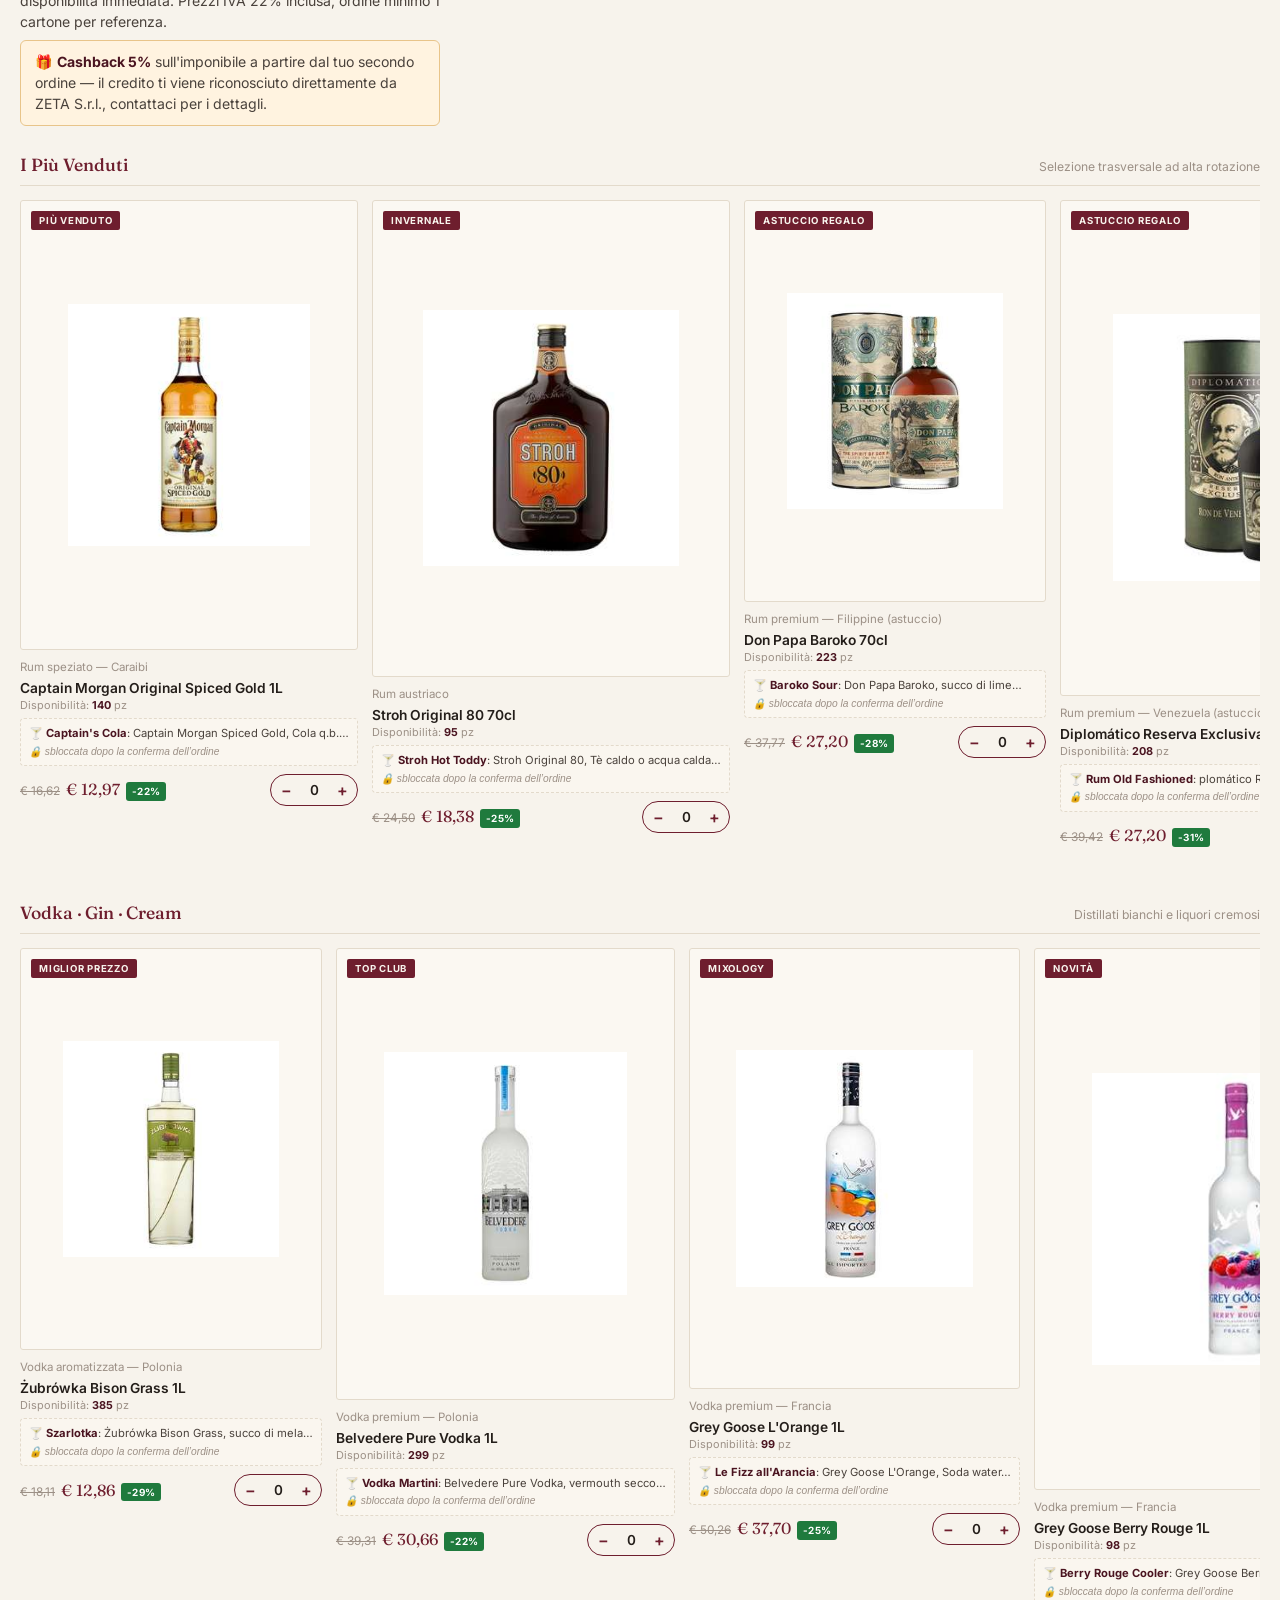
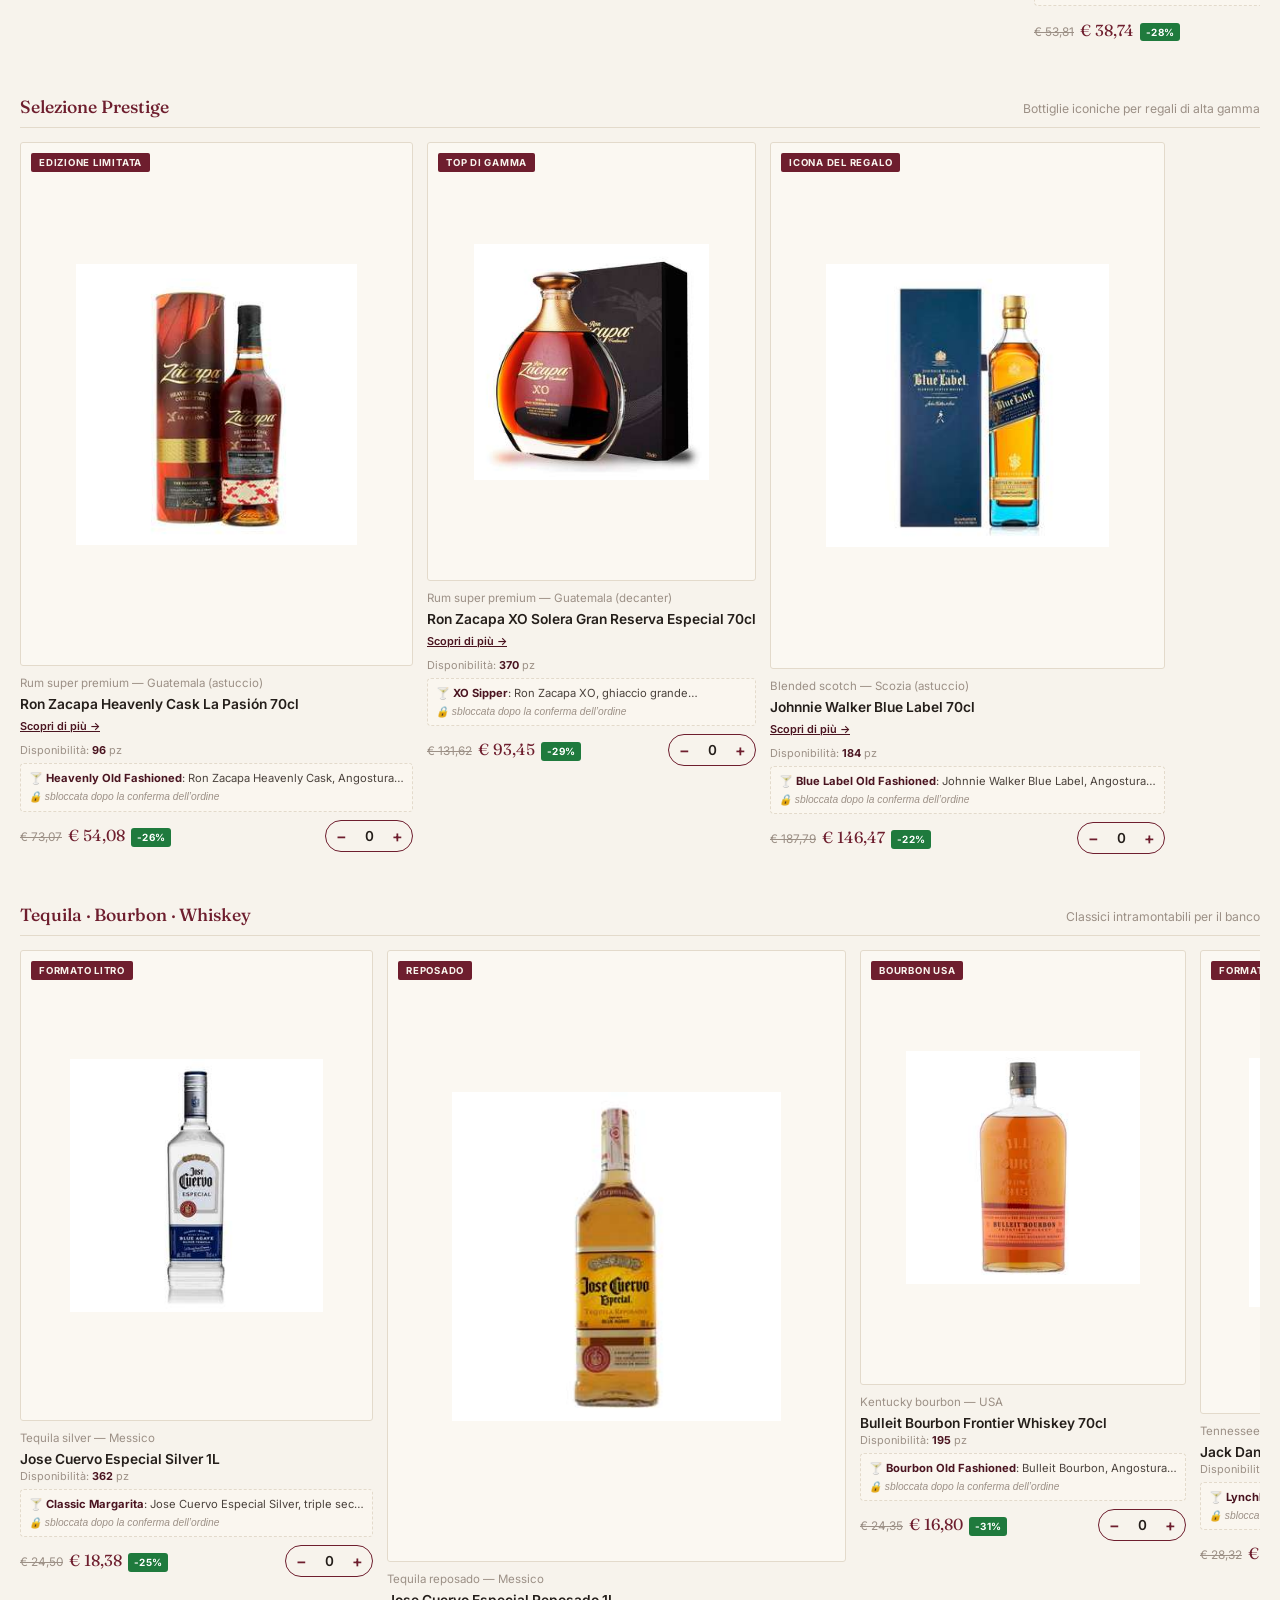
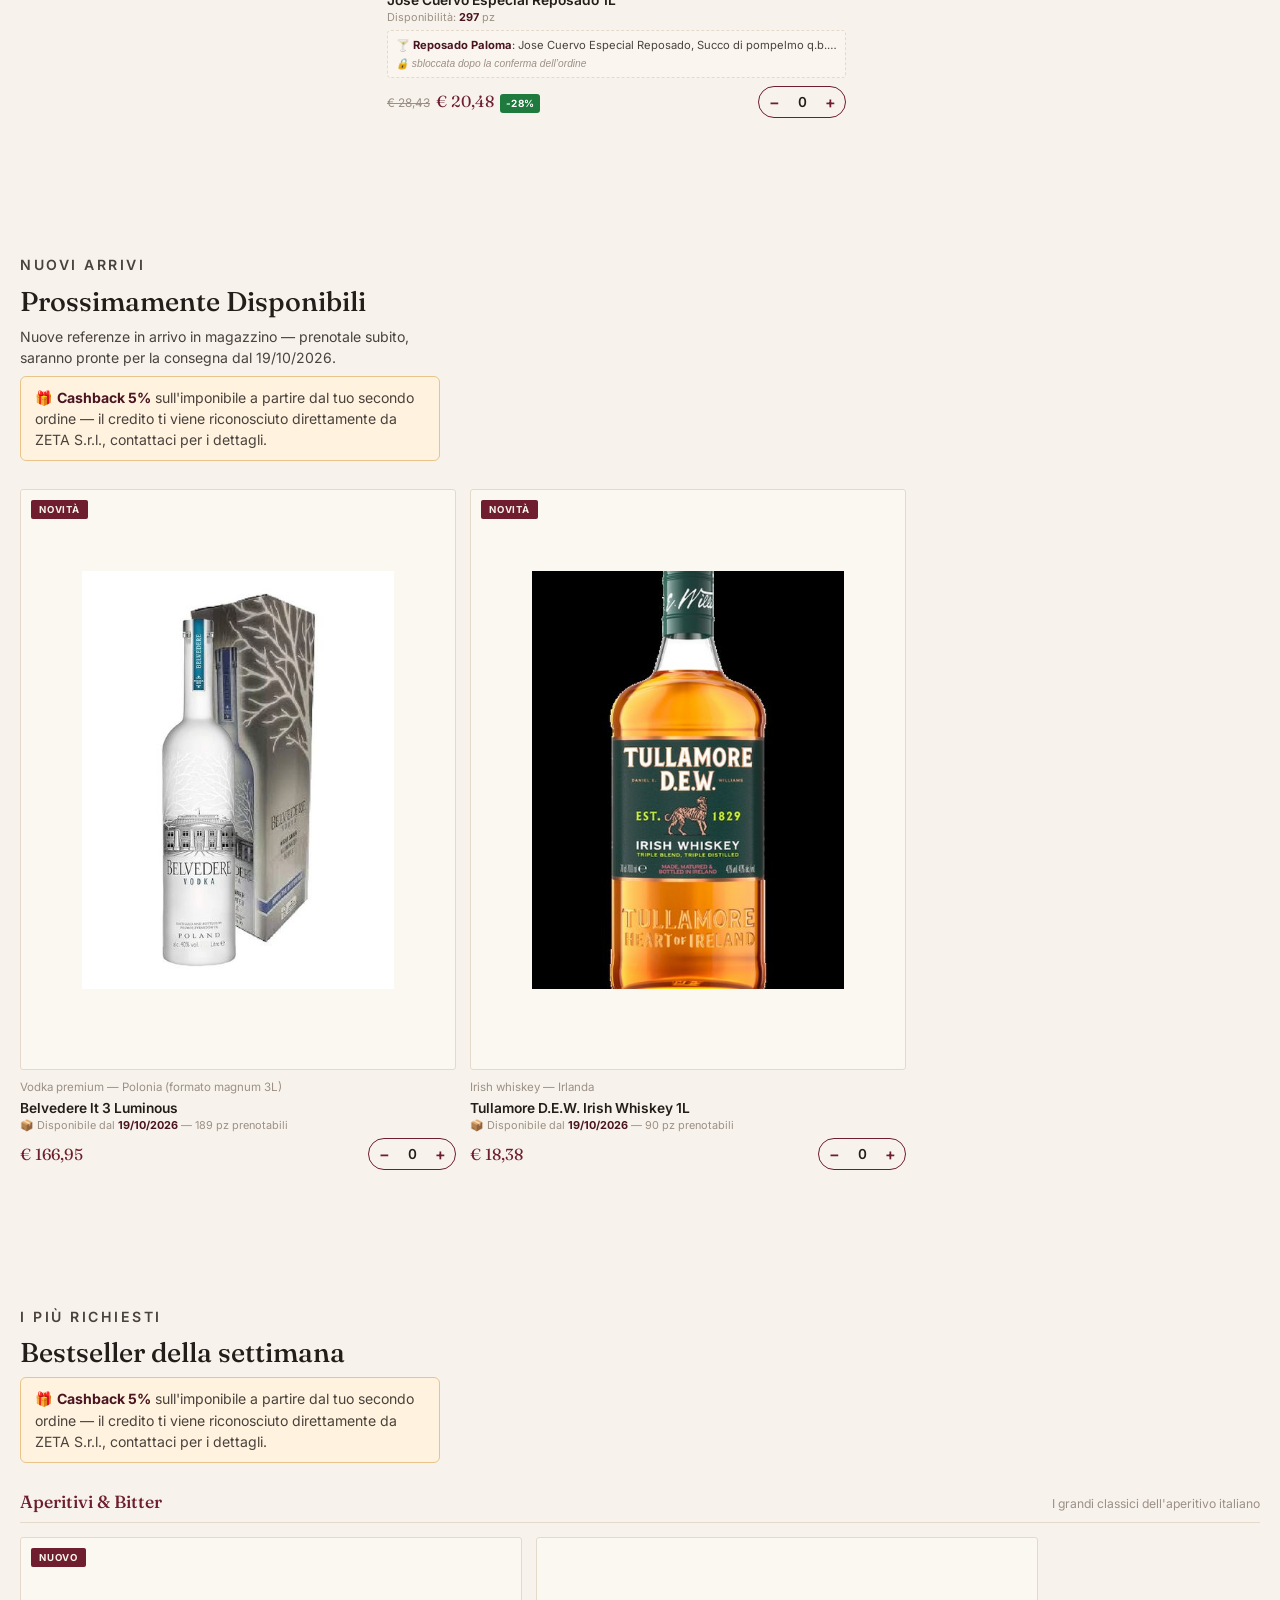
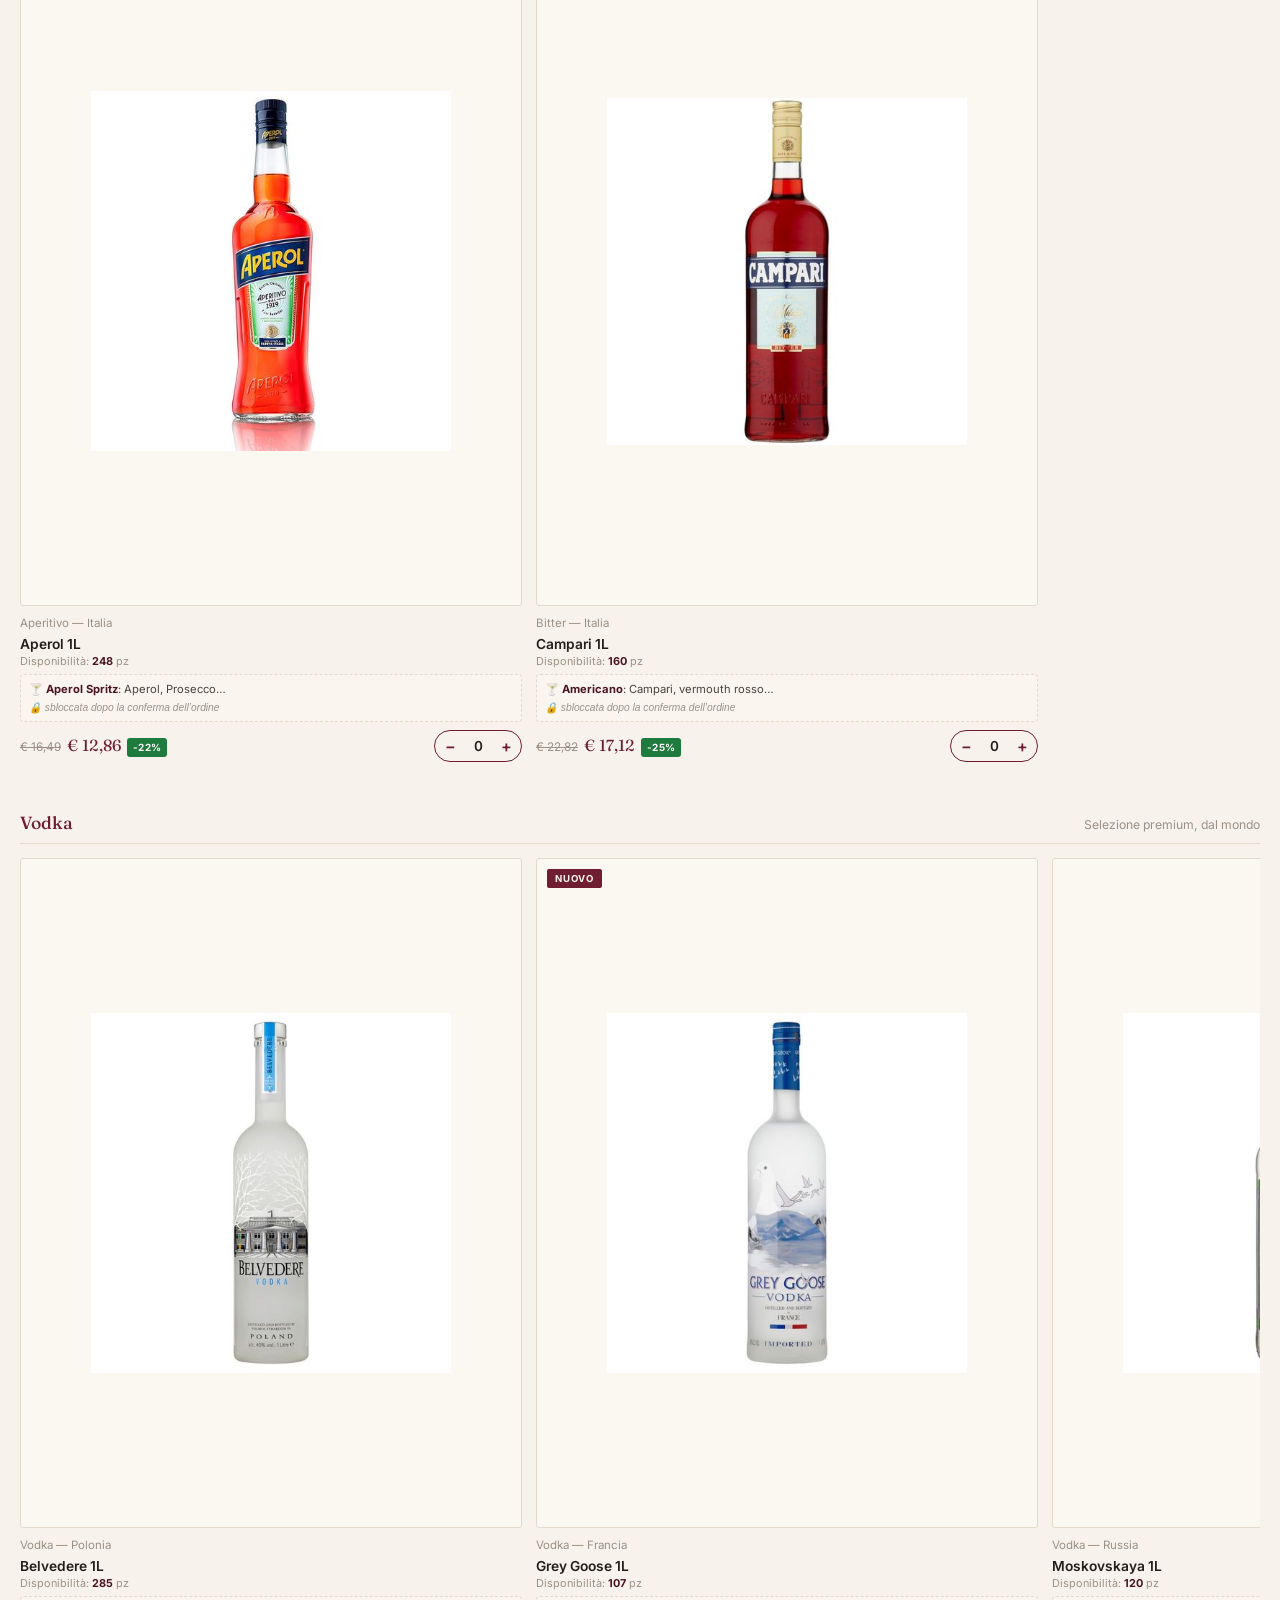
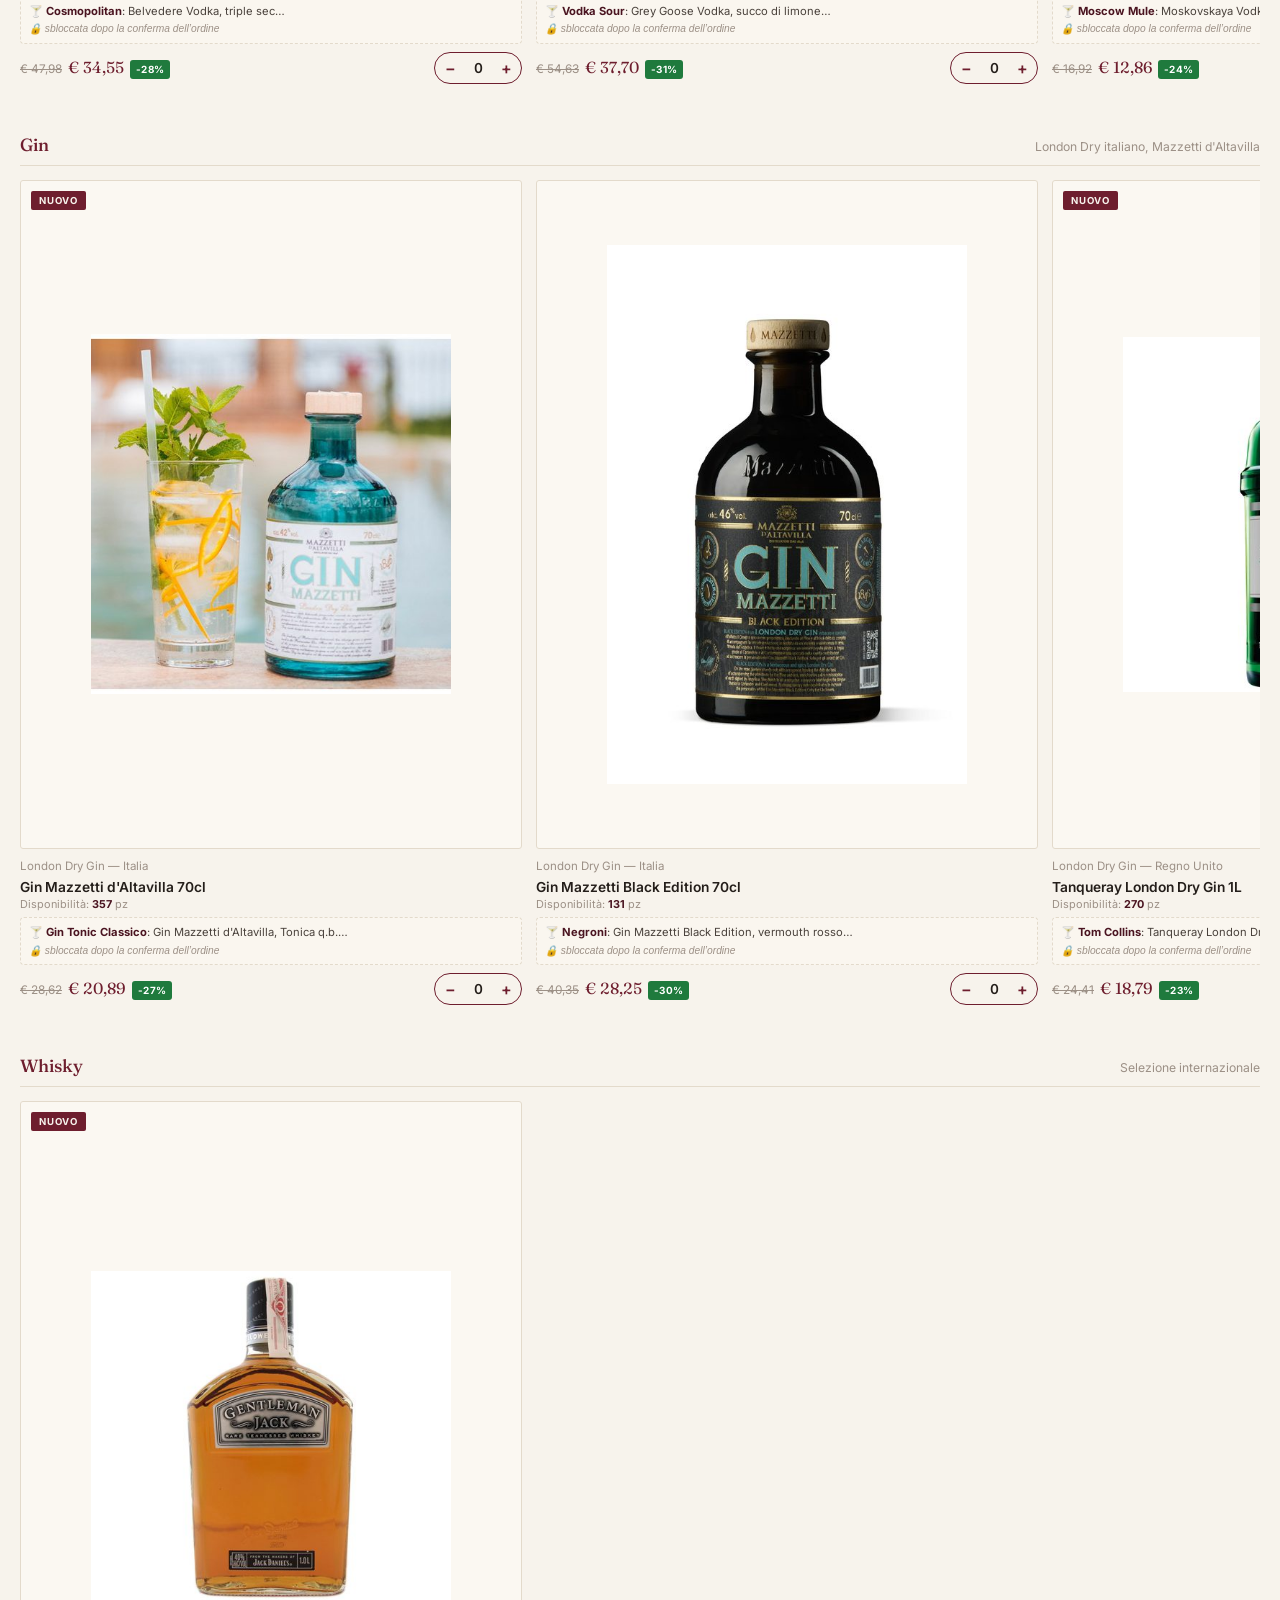
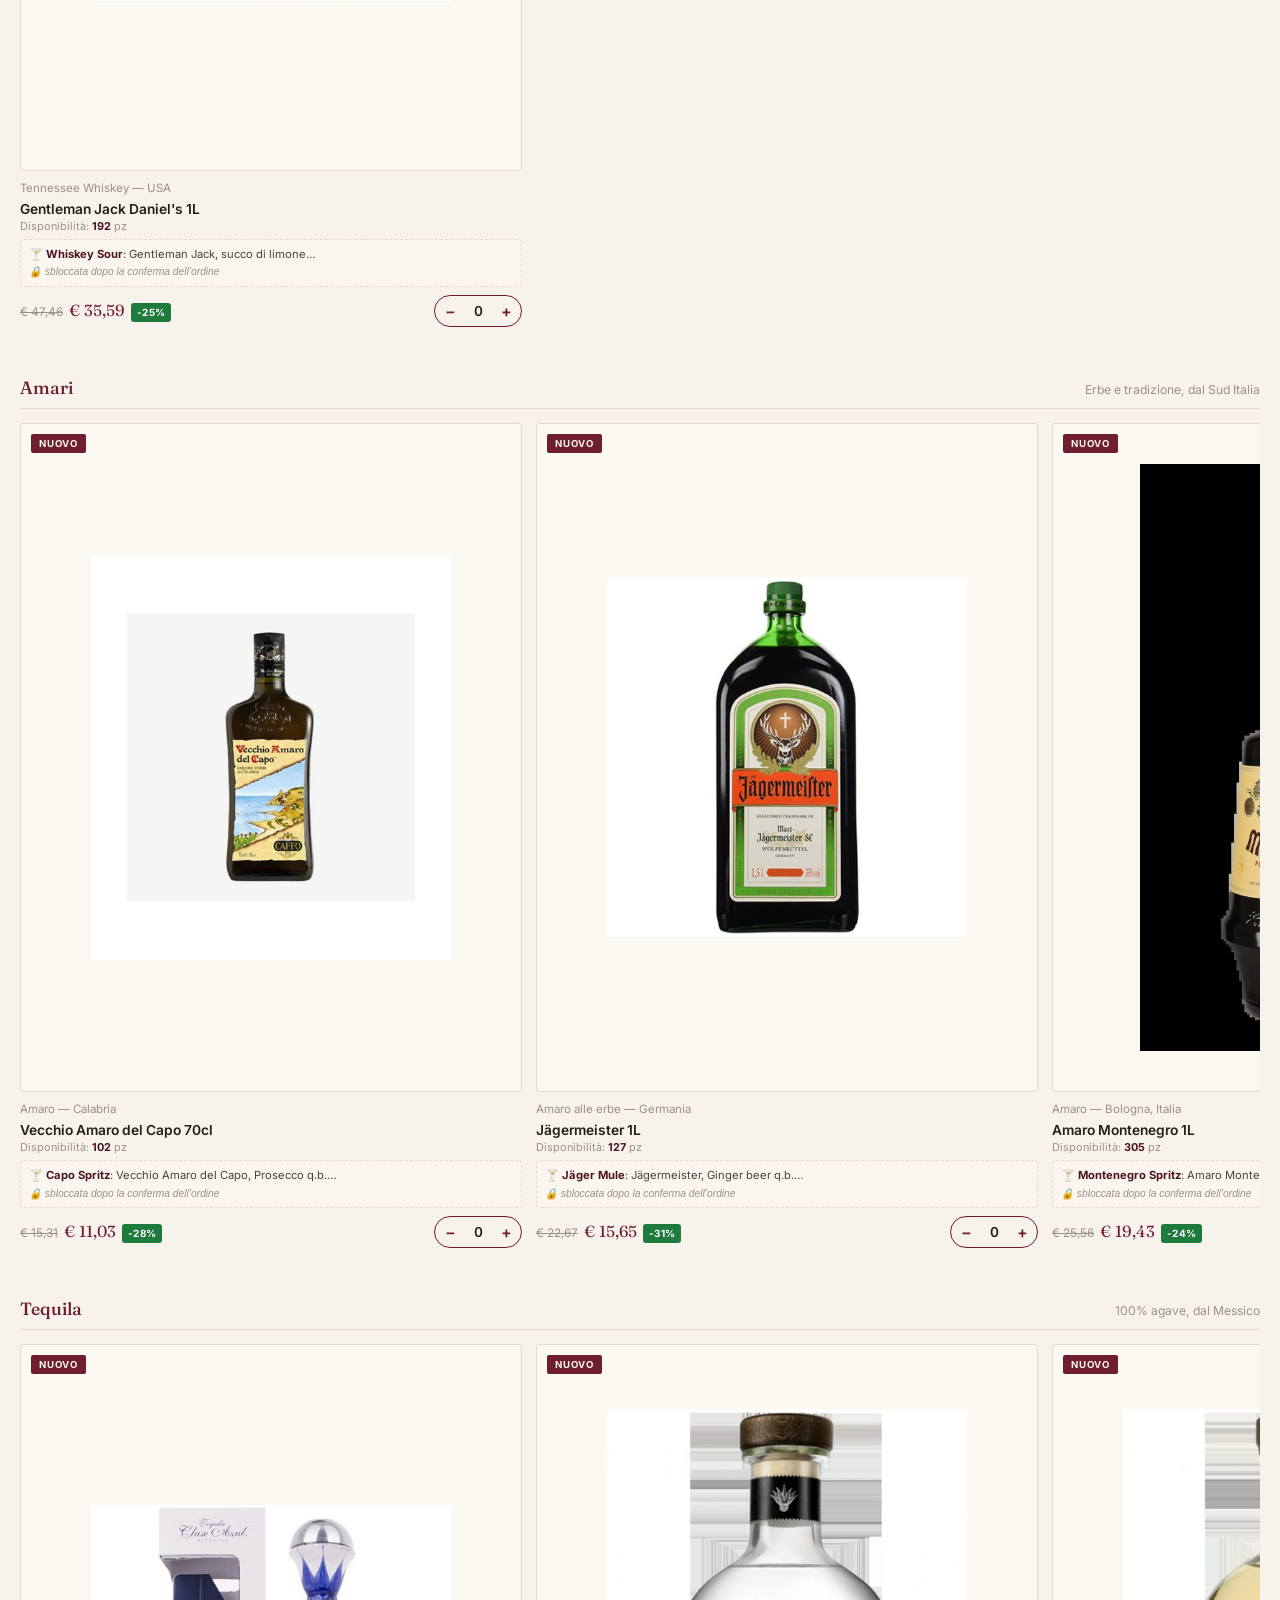
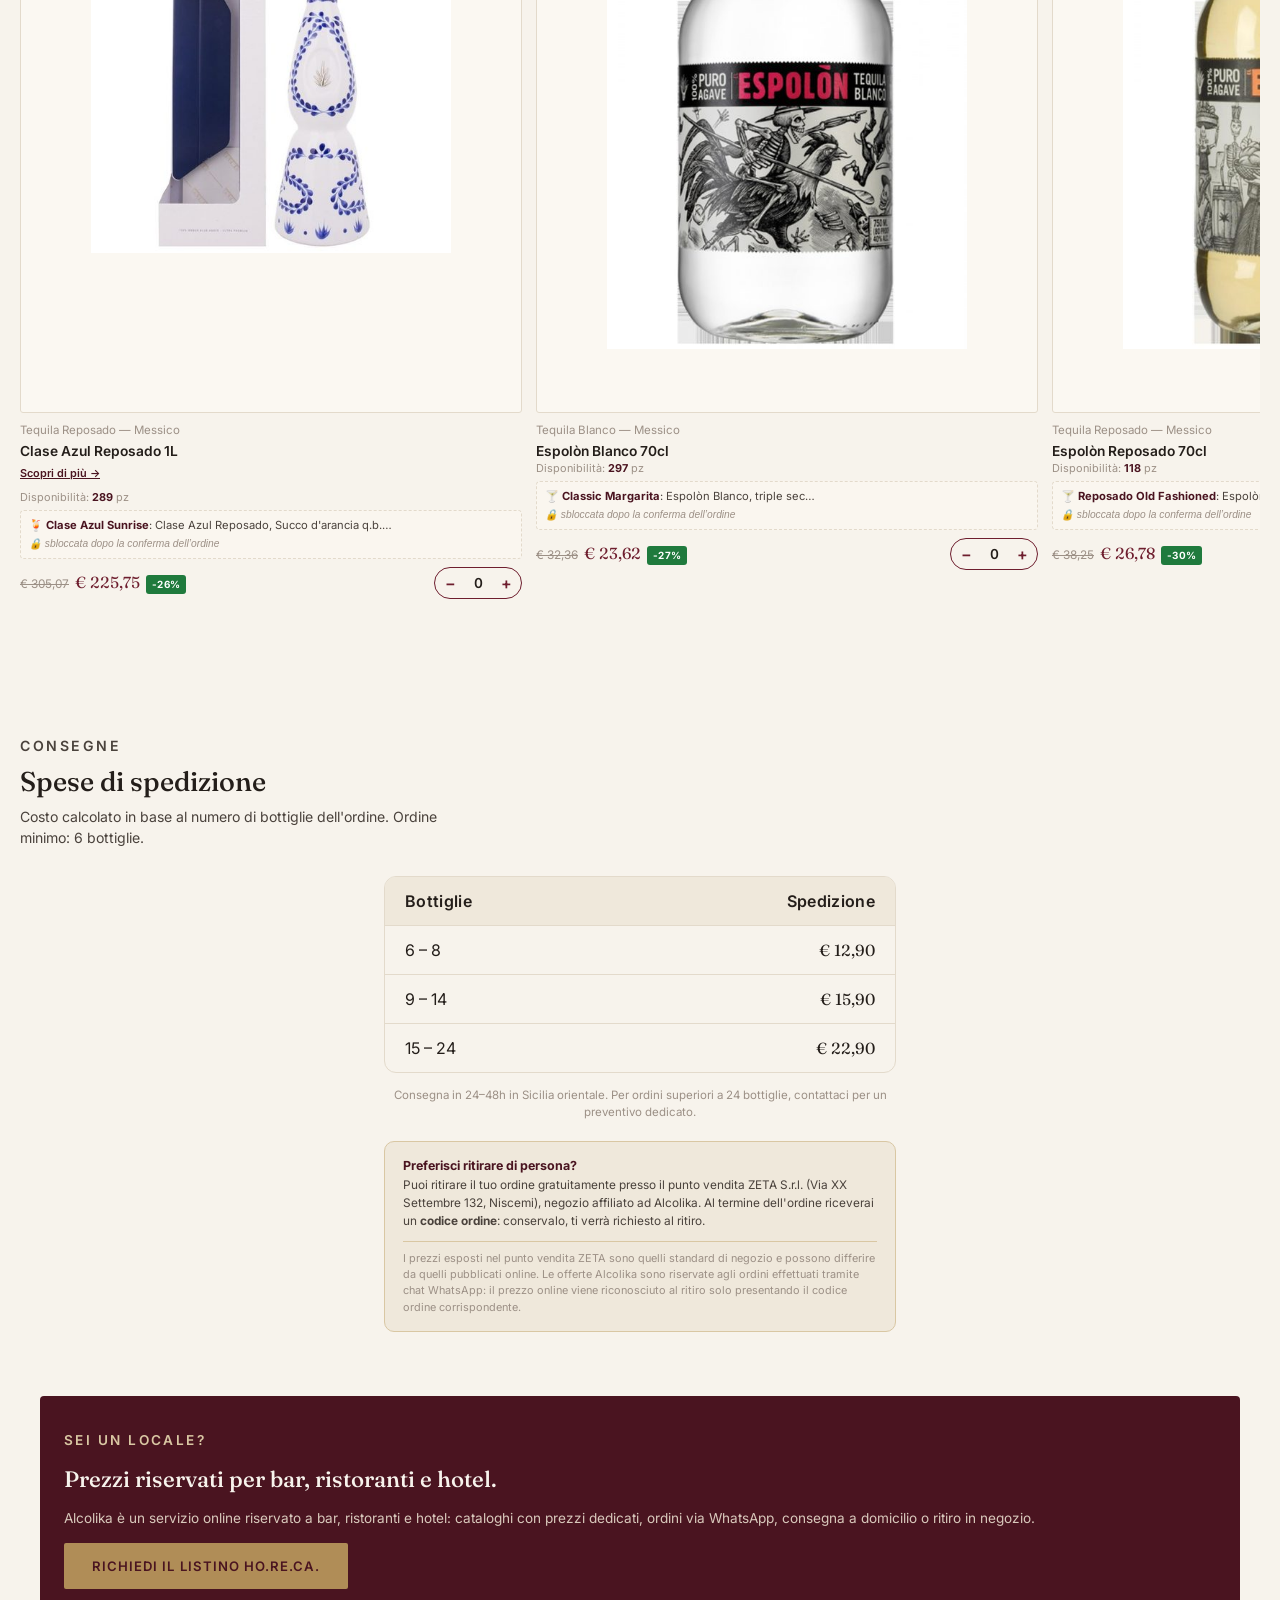
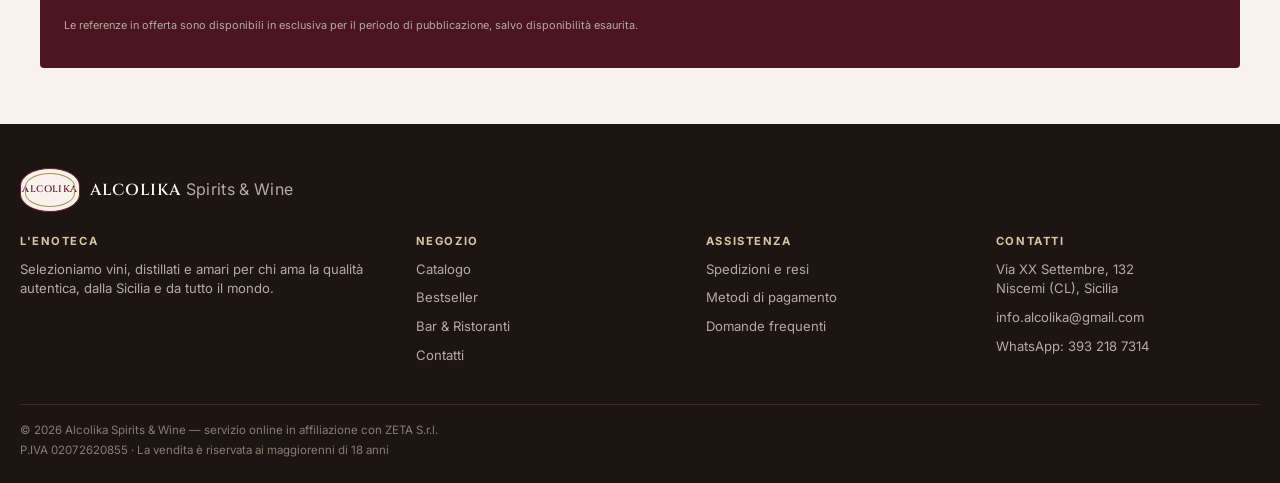
==== commit b9324262: "Rename index (50).html to index.html" ====
--- a/index.html
+++ b/index.html
@@ -945,6 +945,7 @@
       <p class="eyebrow">Nuovi arrivi</p>
       <h2 class="serif">Prossimamente Disponibili</h2>
       <p>Nuove referenze in arrivo in magazzino — prenotale subito, saranno pronte per la consegna dal 19/10/2026.</p>
+      <p class="cashback-banner">🎁 <strong>Cashback 5%</strong> sull'imponibile a partire dal tuo secondo ordine — il credito ti viene riconosciuto direttamente da ZETA S.r.l., contattaci per i dettagli.</p>
     </div>
     <div class="subcat-block">
       <div class="scroll-row">
@@ -956,7 +957,7 @@
         <p class="cat">Vodka premium — Polonia (formato magnum 3L)</p>
         <h5>Belvedere lt 3 Luminous</h5>
         <p class="stock-avail">📦 Disponibile dal <strong>19/10/2026</strong> — 189 pz prenotabili</p>
-        <div class="price-row"><span class="price serif">€ 159,00</span><div class="qty-stepper" data-name="Belvedere lt 3 Luminous" data-price="159.00"><button class="qty-btn qty-minus" aria-label="Diminuisci quantità">−</button><span class="qty-value">0</span><button class="qty-btn qty-plus" aria-label="Aumenta quantità">+</button></div></div><div class="item-subtotal" data-subtotal-for="Belvedere lt 3 Luminous">Subtotale: € 0,00</div>
+        <div class="price-row"><span class="price serif">€ 166,95</span><div class="qty-stepper" data-name="Belvedere lt 3 Luminous" data-price="166.95"><button class="qty-btn qty-minus" aria-label="Diminuisci quantità">−</button><span class="qty-value">0</span><button class="qty-btn qty-plus" aria-label="Aumenta quantità">+</button></div></div><div class="item-subtotal" data-subtotal-for="Belvedere lt 3 Luminous">Subtotale: € 0,00</div>
       </div>
 <div class="product-card">
         <div class="product-thumb">
@@ -966,7 +967,7 @@
         <p class="cat">Irish whiskey — Irlanda</p>
         <h5>Tullamore D.E.W. Irish Whiskey 1L</h5>
         <p class="stock-avail">📦 Disponibile dal <strong>19/10/2026</strong> — 90 pz prenotabili</p>
-        <div class="price-row"><span class="price serif">€ 17,50</span><div class="qty-stepper" data-name="Tullamore D.E.W. Irish Whiskey 1L" data-price="17.50"><button class="qty-btn qty-minus" aria-label="Diminuisci quantità">−</button><span class="qty-value">0</span><button class="qty-btn qty-plus" aria-label="Aumenta quantità">+</button></div></div><div class="item-subtotal" data-subtotal-for="Tullamore D.E.W. Irish Whiskey 1L">Subtotale: € 0,00</div>
+        <div class="price-row"><span class="price serif">€ 18,38</span><div class="qty-stepper" data-name="Tullamore D.E.W. Irish Whiskey 1L" data-price="18.38"><button class="qty-btn qty-minus" aria-label="Diminuisci quantità">−</button><span class="qty-value">0</span><button class="qty-btn qty-plus" aria-label="Aumenta quantità">+</button></div></div><div class="item-subtotal" data-subtotal-for="Tullamore D.E.W. Irish Whiskey 1L">Subtotale: € 0,00</div>
       </div>
       </div>
     </div>
